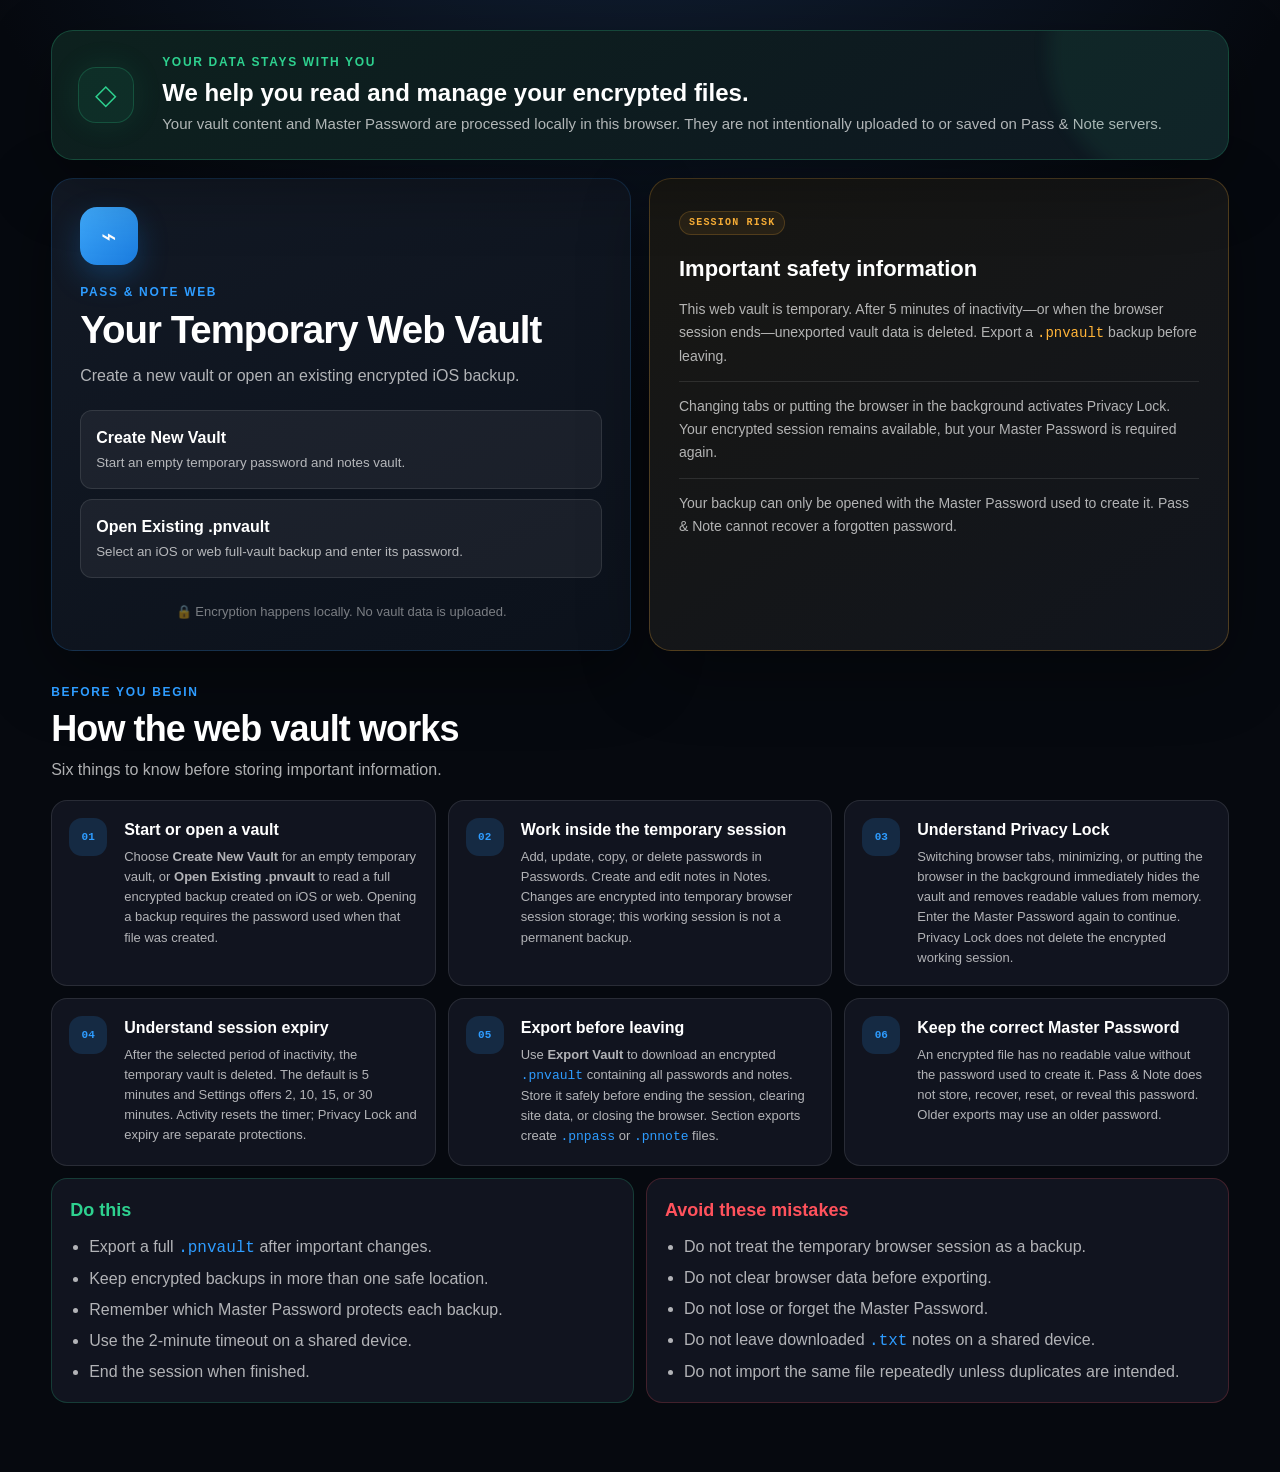
==== index.html @ e4693933 "Initial Pass & Note Web version" ====
<!doctype html>
<html lang="en">
  <head>
    <meta charset="UTF-8" />
    <meta name="viewport" content="width=device-width,initial-scale=1" />
    <meta name="theme-color" content="#06090f" />
    <meta name="description" content="Pass & Note private offline web vault" />
    <title>Pass & Note</title>
    <link rel="stylesheet" href="styles.css" />
  </head>
  <body>
    <div id="authView" class="auth-view">
      <main class="auth-card">
        <div class="app-icon">⌁</div>
        <p class="eyebrow">PASS & NOTE WEB</p>
        <h1 id="authTitle">Your Temporary Web Vault</h1>
        <p id="authMessage" class="muted">
          Create a new vault or open an existing encrypted iOS backup.
        </p>
        <p id="entryNotice" class="entry-notice"></p>
        <div id="authChoices" class="auth-choices">
          <button id="resumeVault" class="choice hidden" type="button">
            <strong>Resume Current Session</strong
            ><small
              >Unlock the temporary vault already open in this browser
              tab.</small
            >
          </button>
          <button id="createVault" class="choice" type="button">
            <strong>Create New Vault</strong
            ><small>Start an empty temporary password and notes vault.</small>
          </button>
          <button id="openVault" class="choice" type="button">
            <strong>Open Existing .pnvault</strong
            ><small
              >Select an iOS or web full-vault backup and enter its
              password.</small
            >
          </button>
        </div>
        <form id="authForm" class="hidden">
          <button
            id="backToChoices"
            class="back-button auth-back"
            type="button"
          >
            ‹ Back
          </button>
          <h2 id="authFormTitle">Create New Vault</h2>
          <label for="masterPassword">Master Password</label>
          <div class="password-field">
            <input
              id="masterPassword"
              type="password"
              autocomplete="current-password"
              required
            /><button
              class="icon-button eye-button"
              type="button"
              data-eye="masterPassword"
              aria-label="Show password"
            >
              ◉
            </button>
          </div>
          <div id="confirmWrap">
            <label for="confirmMasterPassword">Confirm Master Password</label>
            <div class="password-field">
              <input
                id="confirmMasterPassword"
                type="password"
                autocomplete="new-password"
              /><button
                class="icon-button eye-button"
                type="button"
                data-eye="confirmMasterPassword"
                aria-label="Show password"
              >
                ◉
              </button>
            </div>
          </div>
          <p id="authError" class="error-text"></p>
          <button id="authSubmit" class="primary-button" type="submit">
            Create Temporary Vault
          </button>
        </form>
        <p class="privacy-note">
          🔒 Encryption happens locally. No vault data is uploaded.
        </p>
      </main>
      <aside class="session-warning landing-risk">
        <strong>Important safety information</strong>
        <p>
          This web vault is temporary. After
          <span id="entryTimeoutText">5 minutes</span> of inactivity—or when the
          browser session ends—unexported vault data is deleted. Export a
          <code>.pnvault</code> backup before leaving.
        </p>
        <p>
          Changing tabs or putting the browser in the background activates
          Privacy Lock. Your encrypted session remains available, but your
          Master Password is required again.
        </p>
        <p>
          Your backup can only be opened with the Master Password used to create
          it. Pass & Note cannot recover a forgotten password.
        </p>
      </aside>
      <aside class="ownership-banner landing-ownership">
        <span class="ownership-shield">◇</span>
        <div>
          <p class="eyebrow success">YOUR DATA STAYS WITH YOU</p>
          <h2>We help you read and manage your encrypted files.</h2>
          <p>
            Your vault content and Master Password are processed locally in this
            browser. They are not intentionally uploaded to or saved on Pass &
            Note servers.
          </p>
        </div>
      </aside>
      <section id="publicGuide" class="public-guide">
        <div class="screen-heading">
          <div>
            <p class="eyebrow">BEFORE YOU BEGIN</p>
            <h1>How the web vault works</h1>
            <p>Six things to know before storing important information.</p>
          </div>
        </div>
        <div class="guide-steps">
          <article>
            <span>01</span>
            <div>
              <h2>Start or open a vault</h2>
              <p>
                Choose <strong>Create New Vault</strong> for an empty temporary
                vault, or <strong>Open Existing .pnvault</strong> to read a full
                encrypted backup created on iOS or web. Opening a backup
                requires the password used when that file was created.
              </p>
            </div>
          </article>
          <article>
            <span>02</span>
            <div>
              <h2>Work inside the temporary session</h2>
              <p>
                Add, update, copy, or delete passwords in Passwords. Create and
                edit notes in Notes. Changes are encrypted into temporary
                browser session storage; this working session is not a permanent
                backup.
              </p>
            </div>
          </article>
          <article>
            <span>03</span>
            <div>
              <h2>Understand Privacy Lock</h2>
              <p>
                Switching browser tabs, minimizing, or putting the browser in
                the background immediately hides the vault and removes readable
                values from memory. Enter the Master Password again to continue.
                Privacy Lock does not delete the encrypted working session.
              </p>
            </div>
          </article>
          <article>
            <span>04</span>
            <div>
              <h2>Understand session expiry</h2>
              <p>
                After the selected period of inactivity, the temporary vault is
                deleted. The default is 5 minutes and Settings offers 2, 10, 15,
                or 30 minutes. Activity resets the timer; Privacy Lock and
                expiry are separate protections.
              </p>
            </div>
          </article>
          <article>
            <span>05</span>
            <div>
              <h2>Export before leaving</h2>
              <p>
                Use <strong>Export Vault</strong> to download an encrypted
                <code>.pnvault</code> containing all passwords and notes. Store
                it safely before ending the session, clearing site data, or
                closing the browser. Section exports create
                <code>.pnpass</code> or <code>.pnnote</code> files.
              </p>
            </div>
          </article>
          <article>
            <span>06</span>
            <div>
              <h2>Keep the correct Master Password</h2>
              <p>
                An encrypted file has no readable value without the password
                used to create it. Pass & Note does not store, recover, reset,
                or reveal this password. Older exports may use an older
                password.
              </p>
            </div>
          </article>
        </div>
        <div class="guide-checklists">
          <div class="checklist good">
            <h2>Do this</h2>
            <ul>
              <li>
                Export a full <code>.pnvault</code> after important changes.
              </li>
              <li>Keep encrypted backups in more than one safe location.</li>
              <li>Remember which Master Password protects each backup.</li>
              <li>Use the 2-minute timeout on a shared device.</li>
              <li>End the session when finished.</li>
            </ul>
          </div>
          <div class="checklist bad">
            <h2>Avoid these mistakes</h2>
            <ul>
              <li>Do not treat the temporary browser session as a backup.</li>
              <li>Do not clear browser data before exporting.</li>
              <li>Do not lose or forget the Master Password.</li>
              <li>
                Do not leave downloaded <code>.txt</code> notes on a shared
                device.
              </li>
              <li>
                Do not import the same file repeatedly unless duplicates are
                intended.
              </li>
            </ul>
          </div>
        </div>
      </section>
    </div>

    <div id="vaultView" class="vault-view hidden">
      <header class="topbar">
        <button class="brand" data-route="home">
          <span class="mini-icon">⌁</span><span>Pass & Note</span>
        </button>
        <nav aria-label="Vault navigation">
          <button type="button" data-route="home">Home</button
          ><button type="button" data-route="passwords">Passwords</button
          ><button type="button" data-route="notes">Notes</button
          ><button type="button" data-route="settings">Settings</button
          ><button type="button" data-route="about">About</button>
        </nav>
        <div class="top-actions">
          <span id="sessionTimer" class="session-timer">05:00</span
          ><button id="lockButton" class="secondary-button small">
            End Session
          </button>
        </div>
      </header>
      <main class="screen-container">
        <section id="homeScreen" class="screen">
          <div class="screen-heading">
            <div>
              <p class="eyebrow success">● VAULT UNLOCKED</p>
              <h1>Vault Unlocked</h1>
              <p>Your private offline vault is ready.</p>
            </div>
          </div>
          <div class="module-grid">
            <button class="module-card" data-route="passwords">
              <span class="round-icon">⚿</span
              ><span
                ><strong>Passwords</strong
                ><small
                  >Store account names and passwords securely.</small
                ></span
              ><b>›</b>
            </button>
            <button class="module-card" data-route="notes">
              <span class="round-icon">▤</span
              ><span
                ><strong>Notes</strong
                ><small
                  >Create private notes inside your encrypted vault.</small
                ></span
              ><b>›</b>
            </button>
            <button class="module-card" id="importVaultButton">
              <span class="round-icon">⇩</span
              ><span
                ><strong>Import Vault</strong
                ><small
                  >Add passwords and notes from an encrypted backup.</small
                ></span
              ><b>›</b>
            </button>
            <button class="module-card" id="exportVaultButton">
              <span class="round-icon">⇧</span
              ><span
                ><strong>Export Vault</strong
                ><small
                  >Create an encrypted backup of all passwords and notes.</small
                ></span
              ><b>›</b>
            </button>
            <button class="module-card" data-route="settings">
              <span class="round-icon">⚙</span
              ><span
                ><strong>Settings</strong
                ><small
                  >Choose session expiry and privacy preferences.</small
                ></span
              ><b>›</b>
            </button>
          </div>
        </section>

        <section id="passwordsScreen" class="screen hidden">
          <div class="screen-heading">
            <div>
              <p class="eyebrow">PRIVATE VAULT</p>
              <h1>Password Vault</h1>
              <p>
                Save account names and passwords locally inside your encrypted
                vault.
              </p>
            </div>
            <div class="actions">
              <button
                class="icon-action"
                id="importPasswords"
                title="Import passwords"
              >
                ⇩</button
              ><button
                class="icon-action"
                id="exportPasswords"
                title="Export passwords"
              >
                ⇧</button
              ><button
                class="icon-action accent"
                id="addPassword"
                title="Add password"
              >
                ＋
              </button>
            </div>
          </div>
          <div id="passwordEmpty" class="info-card">
            <span>ⓘ</span>
            <div>
              <strong>No passwords yet</strong>
              <p>Use the plus button to add your first password.</p>
            </div>
          </div>
          <div id="passwordTable" class="password-table hidden">
            <div class="table-head">
              <span>Account</span><span>Password</span><span></span>
            </div>
            <div id="passwordRows"></div>
          </div>
        </section>

        <section id="notesScreen" class="screen hidden">
          <div class="screen-heading">
            <div>
              <p class="eyebrow">PRIVATE VAULT</p>
              <h1>Secure Notes</h1>
              <p>Create private notes stored inside your encrypted vault.</p>
            </div>
            <div class="actions">
              <button class="icon-action" id="importNotes" title="Import notes">
                ⇩</button
              ><button
                class="icon-action"
                id="exportNotes"
                title="Export all notes"
              >
                ⇧</button
              ><button
                class="icon-action accent"
                id="addNote"
                title="Create note"
              >
                ＋
              </button>
            </div>
          </div>
          <div id="noteEmpty" class="info-card">
            <span>ⓘ</span>
            <div>
              <strong>No notes yet</strong>
              <p>Use the plus button to create your first secure note.</p>
            </div>
          </div>
          <div id="noteList" class="note-list"></div>
        </section>

        <section id="editorScreen" class="screen hidden">
          <button class="back-button" data-route="notes">‹ Notes</button>
          <div class="screen-heading editor-heading">
            <div>
              <p class="eyebrow">SECURE NOTE</p>
              <h1 id="editorTitle">Untitled Note</h1>
            </div>
            <div class="actions">
              <button id="exportCurrentNote" class="secondary-button">
                Export</button
              ><button id="deleteCurrentNote" class="danger-button">
                Delete
              </button>
            </div>
          </div>
          <div class="info-card compact">
            <span>ⓘ</span>
            <div>
              <strong>Autosave enabled</strong>
              <p>
                Your title is generated from the first line. Changes are saved
                automatically.
              </p>
            </div>
          </div>
          <textarea
            id="noteEditor"
            class="note-editor"
            placeholder="Start writing your private note..."
          ></textarea>
          <p id="saveStatus" class="save-status">Saved</p>
        </section>

        <section id="settingsScreen" class="screen hidden">
          <div class="screen-heading">
            <div>
              <p class="eyebrow">VAULT PREFERENCES</p>
              <h1>Settings</h1>
              <p>Manage session security and temporary-vault behavior.</p>
            </div>
          </div>
          <div class="settings-group">
            <p class="settings-label">SECURITY</p>
            <div class="settings-card">
              <div class="settings-row">
                <span class="round-icon settings-icon">◷</span>
                <div class="settings-copy">
                  <strong>Auto-Lock & Delete</strong
                  ><small
                    >Delete the temporary vault after this much
                    inactivity.</small
                  >
                </div>
                <select
                  id="sessionTimeout"
                  aria-label="Session inactivity timeout"
                >
                  <option value="2">2 minutes · Safest</option>
                  <option value="5">5 minutes · Default</option>
                  <option value="10">10 minutes</option>
                  <option value="15">15 minutes</option>
                  <option value="30">30 minutes</option>
                </select>
              </div>
              <div class="settings-row privacy-lock-row">
                <span class="round-icon settings-icon">◉</span>
                <div class="settings-copy">
                  <strong>Background Privacy Lock</strong
                  ><small
                    >Require the Master Password after switching tabs,
                    minimizing, or leaving the browser.</small
                  >
                </div>
                <span class="always-on">Always On</span>
              </div>
            </div>
          </div>
          <div id="timeoutGuidance" class="info-card settings-guidance">
            <span>ⓘ</span>
            <div>
              <strong>5-minute session</strong>
              <p>The countdown resets whenever you interact with the vault.</p>
            </div>
          </div>
          <div class="session-warning settings-warning">
            <strong>Security trade-off</strong>
            <p>
              A shorter timeout is safer on shared or unattended devices. Longer
              sessions are more convenient but leave unlocked data available for
              longer. Closing the session still deletes unexported vault data
              regardless of this setting.
            </p>
          </div>
        </section>

        <section id="aboutScreen" class="screen hidden">
          <div class="screen-heading">
            <div>
              <p class="eyebrow">PASS & NOTE WEB</p>
              <h1>About Pass & Note</h1>
              <p>
                Privacy, security, help, and legal information for the web
                vault.
              </p>
            </div>
          </div>
          <div class="legal-groups">
            <details open>
              <summary>About Us & Your Data <span>›</span></summary>
              <div class="legal-content">
                <h2>Your data stays with you</h2>
                <p>
                  Pass & Note Web exists to help you open, read, update, and
                  create Pass & Note encrypted files from a web browser. We do
                  not need an account to provide this functionality.
                </p>
                <h2>Local vault processing</h2>
                <p>
                  Your Master Password, decrypted passwords, notes, and
                  encrypted working vault are processed locally by your browser.
                  This version does not intentionally send or save vault
                  contents on a Pass & Note server.
                </p>
                <h2>What the website host can see</h2>
                <p>
                  Like any hosted website, the server or hosting provider may
                  receive normal connection information when loading the page,
                  such as an IP address, request time, browser type, and
                  requested files. That is separate from vault content, which is
                  handled locally.
                </p>
                <h2>Our role</h2>
                <p>
                  We provide the tools that let your browser read compatible
                  encrypted files when you supply the correct password. You
                  remain in control of the files, passwords, backups, and
                  storage locations.
                </p>
              </div>
            </details>
            <details>
              <summary>About the App <span>›</span></summary>
              <div class="legal-content">
                <h2>About Pass & Note</h2>
                <p>
                  Pass & Note is a privacy-focused offline vault for securely
                  storing passwords and personal notes on your device. The web
                  app follows one principle: your vault belongs to you. No Pass
                  & Note account or server is required. Your data is stored in
                  encrypted browser storage, and you decide when to import or
                  export it.
                </p>
                <p>
                  The web vault works with encrypted <code>.pnpass</code>,
                  <code>.pnnote</code>, and <code>.pnvault</code> files created
                  by the iOS app.
                </p>
              </div>
            </details>
            <details>
              <summary>
                How Pass & Note Protects Your Data <span>›</span>
              </summary>
              <div class="legal-content">
                <h2>Local encrypted storage</h2>
                <p>
                  Passwords and secure notes are encrypted before being placed
                  in this browser's local storage. Encryption and decryption
                  take place on your device using the browser Web Crypto API.
                </p>
                <h2>Master Password</h2>
                <p>
                  Your raw Master Password is not stored. It is used to derive
                  the cryptographic key needed to open your vault. Pass & Note
                  cannot recover or reveal it.
                </p>
                <h2>App privacy</h2>
                <p>
                  Lock the vault before leaving a shared device. Unlike a native
                  app, a website cannot fully control browser screenshots,
                  extensions, clipboard history, malware, or operating-system
                  previews.
                </p>
                <h2>Encrypted backups</h2>
                <p>
                  Exports use AES-256-GCM with a key derived using
                  PBKDF2-HMAC-SHA256. The password active when a file is created
                  is required to decrypt it.
                </p>
                <h2>Security limitations</h2>
                <p>
                  No software guarantees absolute protection. Security may be
                  reduced on a compromised device, by malicious browser
                  extensions, while the vault is unlocked, or when another
                  person obtains your password or exported files.
                </p>
              </div>
            </details>
            <details>
              <summary>Master Password & Recovery <span>›</span></summary>
              <div class="legal-content">
                <h2>Master Password</h2>
                <p>
                  Your Master Password is the primary credential protecting the
                  web vault. It cannot be recovered. If you forget it, locally
                  encrypted data may become permanently inaccessible.
                </p>
                <h2>Browser data</h2>
                <p>
                  Clearing site data, using private browsing, changing browser
                  profiles, or uninstalling the browser may remove the local
                  vault. Keep an encrypted <code>.pnvault</code> backup
                  somewhere safe.
                </p>
                <h2>Previous exports</h2>
                <p>
                  Changing a vault password does not change the password on
                  earlier backup files. Each file continues to require the
                  password used when it was created.
                </p>
              </div>
            </details>
            <details>
              <summary>Export & Import Guide <span>›</span></summary>
              <div class="legal-content">
                <h2>.pnpass</h2>
                <p>
                  An encrypted package containing one or more password records.
                </p>
                <h2>.pnnote</h2>
                <p>An encrypted package containing one or more secure notes.</p>
                <h2>.pnvault</h2>
                <p>
                  A complete encrypted backup containing passwords and secure
                  notes. Use this for backup or moving data between web and iOS.
                </p>
                <h2>.txt</h2>
                <p>
                  A readable, unencrypted single note. Anyone with the file can
                  read it.
                </p>
                <h2>Importing data</h2>
                <p>
                  Imported records are added to the current vault; existing
                  records are not deleted. Importing the same file more than
                  once can create duplicates. The backup password can differ
                  from the current vault password.
                </p>
              </div>
            </details>
            <details>
              <summary>Privacy Policy <span>›</span></summary>
              <div class="legal-content">
                <h2>Overview</h2>
                <p>
                  Pass & Note Web is designed as a privacy-focused local vault.
                  Vault contents are processed locally and are not intentionally
                  transmitted to developer-operated servers.
                </p>
                <h2>Vault data</h2>
                <p>
                  Passwords, secure notes, and vault information are held in
                  encrypted browser storage for this website. Hosting providers
                  may still receive ordinary technical web requests such as IP
                  address, request time, and browser information when the site
                  itself is loaded.
                </p>
                <h2>Exports and backups</h2>
                <p>
                  You choose when files are created and where they are saved.
                  Downloaded files and files shared through cloud storage,
                  email, or messaging services are governed by those services.
                </p>
                <h2>Clipboard</h2>
                <p>
                  When you copy a password, it is placed on the system clipboard
                  and may be accessible to the operating system or other
                  software.
                </p>
                <h2>Analytics and advertising</h2>
                <p>
                  This version does not include advertising, behavioral
                  tracking, or vault-content analytics.
                </p>
                <h2>Data deletion</h2>
                <p>
                  Browser site-data controls can remove the local vault.
                  Exported files must be deleted separately. Create a backup
                  before clearing browser data.
                </p>
                <h2>Changes</h2>
                <p>
                  This policy may be updated when features, hosting, data
                  practices, or legal requirements change.
                </p>
              </div>
            </details>
            <details>
              <summary>Terms & Conditions <span>›</span></summary>
              <div class="legal-content">
                <h2>Acceptance</h2>
                <p>
                  By using Pass & Note Web, you agree to these terms. If you do
                  not agree, do not use the website.
                </p>
                <h2>Purpose</h2>
                <p>
                  Pass & Note is a software utility for locally managing
                  passwords, secure notes, and encrypted backup files.
                </p>
                <h2>Your responsibilities</h2>
                <p>
                  You are responsible for remembering and protecting your Master
                  Password, securing your device, maintaining backups, and the
                  information stored in the vault. A forgotten password can
                  result in permanent data loss.
                </p>
                <h2>Browser storage</h2>
                <p>
                  Local browser storage is not a guaranteed backup. It may be
                  erased by browser settings, private sessions, storage
                  policies, device resets, or user action.
                </p>
                <h2>Unencrypted exports</h2>
                <p>
                  Text exports are no longer protected by Pass & Note
                  encryption. You are responsible for storing and sharing them
                  safely.
                </p>
                <h2>Prohibited use</h2>
                <p>
                  You may not use the service unlawfully, infringe others'
                  rights, interfere with its operation, or distribute malicious
                  modifications.
                </p>
                <h2>No warranty</h2>
                <p>
                  To the extent permitted by law, the web app is provided as
                  available without guarantees of uninterrupted operation,
                  error-free behavior, compatibility, or freedom from data loss.
                </p>
                <h2>Limitation of responsibility</h2>
                <p>
                  To the extent permitted by law, the developer is not
                  responsible for losses caused by forgotten passwords, cleared
                  browser data, compromised devices, lost backups, unencrypted
                  exports, hosting outages, or third-party services. These terms
                  should be reviewed by qualified legal counsel before
                  commercial release.
                </p>
              </div>
            </details>
            <details>
              <summary>Open Source & Web Technology <span>›</span></summary>
              <div class="legal-content">
                <h2>Browser technology</h2>
                <p>
                  The web version uses standard HTML, CSS, JavaScript, Web
                  Crypto, Web Storage, and browser file APIs. It does not
                  currently bundle a third-party JavaScript framework.
                </p>
                <h2>iOS dependencies</h2>
                <p>
                  The iOS application separately uses GRDB.swift and SQLCipher.
                  Their required license notices should remain included with the
                  iOS distribution.
                </p>
              </div>
            </details>
          </div>
          <p class="legal-disclaimer">
            Legal placeholders and final publisher/contact information should be
            reviewed and completed before public release.
          </p>
        </section>
      </main>
    </div>

    <input
      id="filePicker"
      type="file"
      accept=".pnnote,.pnpass,.pnvault"
      hidden
    />
    <input id="entryVaultPicker" type="file" accept=".pnvault" hidden />
    <div
      id="modalLayer"
      class="modal-layer hidden"
      role="dialog"
      aria-modal="true"
    >
      <div class="modal">
        <button id="closeModal" class="modal-close" aria-label="Close">
          ×
        </button>
        <div id="modalContent"></div>
      </div>
    </div>
    <div id="toast" class="toast"></div>
    <script src="crypto.js"></script>
    <script src="app.js"></script>
  </body>
</html>
---- styles.css ----
:root {
  --background: #06090f;
  --card: #11141f;
  --elevated: #171c29;
  --field: #ffffff0e;
  --text: #fff;
  --secondary: #ffffffad;
  --muted: #ffffff73;
  --accent: #2e9cff;
  --accent-soft: #2e9cff29;
  --success: #2ed18f;
  --warning: #ffb338;
  --danger: #ff525c;
  --border: #ffffff1a;
  --radius: 16px;
}
* {
  box-sizing: border-box;
}
html {
  background: var(--background);
}
body {
  margin: 0;
  min-height: 100vh;
  color: var(--text);
  background:
    radial-gradient(circle at 50% -20%, #13243c 0, transparent 38%),
    var(--background);
  font:
    16px/1.5 ui-rounded,
    "SF Pro Rounded",
    -apple-system,
    BlinkMacSystemFont,
    "Segoe UI",
    sans-serif;
}
button,
input,
textarea {
  font: inherit;
}
button {
  color: inherit;
  cursor: pointer;
}
.hidden {
  display: none !important;
}
.muted {
  color: var(--secondary);
}
.auth-view {
  min-height: 100vh;
  display: grid;
  place-items: center;
  padding: 24px;
}
.auth-card {
  width: min(100%, 480px);
  padding: 38px;
  background: var(--card);
  border: 1px solid var(--border);
  border-radius: 28px;
  box-shadow: 0 30px 80px #0008;
}
.app-icon,
.mini-icon {
  display: grid;
  place-items: center;
  background: linear-gradient(145deg, #41adff, #197add);
  box-shadow: 0 12px 30px #1689ee45;
}
.app-icon {
  width: 68px;
  height: 68px;
  margin-bottom: 24px;
  border-radius: 20px;
  font-size: 31px;
}
.mini-icon {
  width: 36px;
  height: 36px;
  border-radius: 11px;
}
.eyebrow {
  margin: 0 0 7px;
  color: var(--accent);
  font-size: 12px;
  font-weight: 800;
  letter-spacing: 0.14em;
}
.success {
  color: var(--success);
}
h1 {
  margin: 0;
  font-size: clamp(29px, 5vw, 38px);
  line-height: 1.15;
  letter-spacing: -0.025em;
}
.auth-card > p.muted {
  margin: 12px 0 28px;
}
.auth-card label,
.modal label {
  display: block;
  margin: 17px 0 7px;
  font-size: 14px;
  font-weight: 650;
  color: var(--secondary);
}
input,
textarea {
  width: 100%;
  padding: 13px 14px;
  color: #fff;
  background: var(--field);
  border: 1px solid var(--border);
  border-radius: 10px;
  outline: none;
}
input:focus,
textarea:focus {
  border-color: var(--accent);
  box-shadow: 0 0 0 4px var(--accent-soft);
}
.password-field {
  position: relative;
}
.password-field input {
  padding-right: 48px;
}
.eye-button {
  position: absolute;
  right: 3px;
  top: 3px;
}
.icon-button {
  width: 40px;
  height: 40px;
  border: 0;
  background: transparent;
  color: var(--muted);
}
.primary-button,
.secondary-button,
.danger-button {
  border-radius: 11px;
  padding: 12px 17px;
  border: 1px solid transparent;
  font-weight: 750;
}
.primary-button {
  width: 100%;
  margin-top: 22px;
  background: var(--accent);
  color: #03111e;
}
.secondary-button {
  background: var(--field);
  border-color: var(--border);
}
.danger-button {
  color: var(--danger);
  background: #ff525c16;
  border-color: #ff525c35;
}
.small {
  padding: 9px 14px;
  font-size: 13px;
}
.error-text {
  min-height: 20px;
  margin: 10px 0 0 !important;
  color: var(--danger);
  font-size: 13px;
}
.privacy-note {
  text-align: center;
  margin: 24px 0 0 !important;
  color: var(--muted);
  font-size: 13px;
}
.topbar {
  height: 72px;
  display: grid;
  grid-template-columns: 1fr auto 1fr;
  align-items: center;
  padding: 0 max(22px, calc((100vw - 1080px) / 2));
  background: #080c13e8;
  border-bottom: 1px solid var(--border);
  backdrop-filter: blur(18px);
  position: sticky;
  top: 0;
  z-index: 5;
}
.brand {
  display: flex;
  align-items: center;
  gap: 11px;
  width: max-content;
  border: 0;
  background: none;
  font-weight: 800;
  font-size: 17px;
}
.topbar nav {
  display: flex;
  gap: 5px;
  padding: 5px;
  background: var(--field);
  border-radius: 12px;
}
.topbar nav button {
  padding: 8px 14px;
  border: 0;
  border-radius: 8px;
  background: none;
  color: var(--secondary);
  font-weight: 650;
}
.topbar nav button.active {
  background: var(--elevated);
  color: #fff;
}
.topbar > #lockButton {
  justify-self: end;
}
.screen-container {
  width: min(100% - 32px, 920px);
  margin: 0 auto;
  padding: 54px 0 90px;
}
.screen-heading {
  display: flex;
  align-items: flex-end;
  justify-content: space-between;
  gap: 22px;
  margin-bottom: 30px;
}
.screen-heading p:not(.eyebrow) {
  margin: 9px 0 0;
  color: var(--secondary);
}
.actions {
  display: flex;
  gap: 9px;
  flex-shrink: 0;
}
.icon-action {
  width: 44px;
  height: 44px;
  border: 1px solid var(--border);
  border-radius: 12px;
  background: var(--card);
  font-size: 21px;
}
.icon-action.accent {
  background: var(--accent);
  color: #03111e;
  border-color: transparent;
}
.module-grid {
  display: grid;
  grid-template-columns: 1fr 1fr;
  gap: 16px;
}
.module-card {
  display: grid;
  grid-template-columns: 54px 1fr auto;
  align-items: center;
  gap: 16px;
  padding: 19px;
  text-align: left;
  border: 1px solid var(--border);
  border-radius: var(--radius);
  background: var(--card);
}
.module-card:hover {
  border-color: #2e9cff70;
  transform: translateY(-1px);
}
.module-card > span:nth-child(2) {
  display: flex;
  flex-direction: column;
}
.module-card strong {
  font-size: 18px;
}
.module-card small {
  margin-top: 5px;
  color: var(--secondary);
  font-size: 14px;
}
.module-card b {
  color: var(--muted);
  font-size: 28px;
}
.round-icon {
  width: 52px;
  height: 52px;
  display: grid;
  place-items: center;
  border-radius: 50%;
  background: var(--accent-soft);
  color: var(--accent);
  font-size: 23px;
}
.info-card {
  display: flex;
  gap: 13px;
  padding: 17px;
  background: var(--accent-soft);
  border: 1px solid #2e9cff35;
  border-radius: var(--radius);
  color: var(--accent);
}
.info-card strong {
  color: #fff;
}
.info-card p {
  margin: 3px 0 0;
  color: var(--secondary);
  font-size: 14px;
}
.compact {
  margin-bottom: 17px;
}
.password-table {
  overflow: hidden;
  border: 1px solid var(--border);
  border-radius: var(--radius);
  background: var(--card);
}
.table-head,
.password-row {
  display: grid;
  grid-template-columns: 1fr 1fr 152px;
  align-items: center;
  gap: 16px;
  padding: 12px 17px;
}
.table-head {
  background: var(--elevated);
  color: var(--secondary);
  font-size: 12px;
  font-weight: 700;
}
.password-row {
  border-top: 1px solid var(--border);
}
.password-row:first-child {
  border-top: 0;
}
.account {
  font-weight: 650;
  overflow: hidden;
  text-overflow: ellipsis;
}
.password-value {
  color: var(--secondary);
  font:
    14px ui-monospace,
    SFMono-Regular,
    Menlo,
    monospace;
  overflow: hidden;
  text-overflow: ellipsis;
}
.row-actions {
  display: flex;
  justify-content: flex-end;
}
.row-actions button,
.note-menu button {
  width: 40px;
  height: 40px;
  border: 0;
  background: none;
  color: var(--accent);
  border-radius: 8px;
}
.row-actions button:hover,
.note-menu button:hover {
  background: var(--field);
}
.row-actions .delete {
  color: var(--danger);
}
.note-list {
  display: grid;
  gap: 15px;
}
.note-card {
  position: relative;
  width: 100%;
  padding: 18px 58px 18px 18px;
  text-align: left;
  background: var(--card);
  border: 1px solid var(--border);
  border-radius: var(--radius);
}
.note-card:hover {
  border-color: #2e9cff70;
}
.note-card h3 {
  margin: 0 0 7px;
  font-size: 18px;
}
.note-card p {
  margin: 0;
  color: var(--secondary);
  display: -webkit-box;
  -webkit-line-clamp: 2;
  -webkit-box-orient: vertical;
  overflow: hidden;
  white-space: pre-wrap;
}
.note-card small {
  display: block;
  margin-top: 11px;
  color: var(--muted);
}
.note-menu {
  position: absolute;
  right: 10px;
  top: 10px;
}
.editor-heading {
  align-items: center;
}
.back-button {
  margin-bottom: 22px;
  border: 0;
  background: none;
  color: var(--accent);
  padding: 0;
  font-weight: 650;
}
.note-editor {
  min-height: 430px;
  padding: 20px;
  resize: vertical;
  background: var(--card);
  border-radius: var(--radius);
  line-height: 1.7;
}
.save-status {
  text-align: right;
  color: var(--success);
  font-size: 12px;
}
.legal-groups {
  display: grid;
  gap: 12px;
}
.legal-groups details {
  overflow: hidden;
  background: var(--card);
  border: 1px solid var(--border);
  border-radius: var(--radius);
}
.legal-groups summary {
  display: flex;
  justify-content: space-between;
  align-items: center;
  padding: 17px 19px;
  cursor: pointer;
  font-weight: 700;
  list-style: none;
}
.legal-groups summary::-webkit-details-marker {
  display: none;
}
.legal-groups summary span {
  color: var(--muted);
  font-size: 24px;
  transition: 0.2s;
}
.legal-groups details[open] summary span {
  transform: rotate(90deg);
}
.legal-content {
  padding: 4px 19px 20px;
  border-top: 1px solid var(--border);
}
.legal-content h2 {
  margin: 18px 0 6px;
  font-size: 17px;
}
.legal-content p {
  margin: 0;
  color: var(--secondary);
  white-space: pre-line;
}
.legal-content code {
  color: var(--accent);
}
.legal-disclaimer {
  margin-top: 22px;
  color: var(--muted);
  font-size: 13px;
}
.modal-layer {
  position: fixed;
  inset: 0;
  z-index: 20;
  display: grid;
  place-items: center;
  padding: 20px;
  background: #000b;
  backdrop-filter: blur(8px);
}
.modal {
  position: relative;
  width: min(100%, 520px);
  max-height: 90vh;
  overflow: auto;
  padding: 28px;
  background: var(--card);
  border: 1px solid var(--border);
  border-radius: 22px;
  box-shadow: 0 28px 80px #000;
}
.modal h2 {
  margin: 0 34px 7px 0;
  font-size: 25px;
}
.modal > div > p {
  margin: 0 0 21px;
  color: var(--secondary);
}
.modal-close {
  position: absolute;
  right: 17px;
  top: 14px;
  width: 36px;
  height: 36px;
  border: 0;
  background: none;
  color: var(--muted);
  font-size: 26px;
}
.modal-actions {
  display: flex;
  justify-content: flex-end;
  gap: 10px;
  margin-top: 22px;
}
.modal-actions .primary-button {
  width: auto;
  margin: 0;
}
.choice-list {
  display: grid;
  gap: 10px;
  margin-top: 20px;
}
.choice {
  padding: 15px;
  text-align: left;
  border: 1px solid var(--border);
  border-radius: 12px;
  background: var(--field);
}
.choice strong,
.choice small {
  display: block;
}
.choice small {
  margin-top: 3px;
  color: var(--secondary);
}
.preview-list {
  display: grid;
  gap: 9px;
  max-height: 320px;
  overflow: auto;
}
.preview-item {
  padding: 12px;
  background: var(--field);
  border-radius: 10px;
}
.preview-item strong,
.preview-item span {
  display: block;
}
.preview-item span {
  color: var(--secondary);
  font-size: 13px;
  white-space: pre-wrap;
}
.toast {
  position: fixed;
  left: 50%;
  bottom: 26px;
  z-index: 40;
  max-width: calc(100% - 30px);
  padding: 11px 18px;
  transform: translate(-50%, 20px);
  opacity: 0;
  pointer-events: none;
  background: #fff;
  color: #111;
  border-radius: 11px;
  font-weight: 700;
  transition: 0.2s;
}
.toast.show {
  opacity: 1;
  transform: translate(-50%, 0);
}
@media (max-width: 700px) {
  .topbar {
    grid-template-columns: 1fr auto;
  }
  .topbar nav {
    position: fixed;
    left: 12px;
    right: 12px;
    bottom: 12px;
    justify-content: space-around;
    background: #171c29ee;
    border: 1px solid var(--border);
  }
  .topbar nav button {
    flex: 1;
    padding: 8px 5px;
    font-size: 12px;
  }
  .module-grid {
    grid-template-columns: 1fr;
  }
  .screen-container {
    padding-top: 35px;
    padding-bottom: 100px;
  }
  .screen-heading {
    align-items: flex-start;
    flex-direction: column;
  }
  .table-head {
    display: none;
  }
  .password-row {
    grid-template-columns: 1fr auto;
    padding: 15px;
  }
  .password-value {
    grid-column: 1;
  }
  .row-actions {
    grid-column: 2;
    grid-row: 1/3;
  }
  .editor-heading {
    flex-direction: column;
  }
  .auth-card {
    padding: 28px 22px;
  }
}
.session-warning {
  margin: 22px 0;
  padding: 15px;
  background: #ffb33812;
  border: 1px solid #ffb33840;
  border-radius: 13px;
}
.session-warning strong {
  color: var(--warning);
}
.session-warning p {
  margin: 7px 0 0;
  color: var(--secondary);
  font-size: 13px;
}
.session-warning code {
  color: var(--warning);
}
.auth-choices {
  display: grid;
  gap: 10px;
}
.auth-back {
  margin: 0 0 8px;
}
.auth-card h2 {
  margin: 0 0 8px;
}
.top-actions {
  display: flex;
  align-items: center;
  gap: 10px;
  justify-self: end;
}
.session-timer {
  color: var(--success);
  font:
    700 13px ui-monospace,
    SFMono-Regular,
    Menlo,
    monospace;
}
.session-timer.warning {
  color: var(--warning);
}
.topbar > .top-actions {
  justify-self: end;
}
.entry-notice:not(:empty) {
  margin: 0 0 16px;
  padding: 11px 13px;
  color: var(--warning);
  background: #ffb33812;
  border-radius: 10px;
  font-size: 13px;
}
.settings-group {
  margin-top: 8px;
}
.settings-label {
  margin: 0 0 9px;
  color: var(--secondary);
  font-size: 12px;
  font-weight: 700;
}
.settings-card {
  overflow: hidden;
  background: var(--card);
  border: 1px solid var(--border);
  border-radius: var(--radius);
}
.settings-row {
  display: grid;
  grid-template-columns: auto 1fr minmax(170px, auto);
  align-items: center;
  gap: 15px;
  padding: 18px;
}
.settings-icon {
  width: 44px;
  height: 44px;
  font-size: 20px;
}
.settings-copy {
  display: flex;
  flex-direction: column;
}
.settings-copy small {
  margin-top: 3px;
  color: var(--secondary);
}
.settings-row select {
  padding: 10px 12px;
  color: var(--text);
  background: var(--elevated);
  border: 1px solid var(--border);
  border-radius: 10px;
  outline: none;
}
.settings-row select:focus {
  border-color: var(--accent);
}
.settings-guidance,
.settings-warning {
  margin-top: 18px;
}
@media (max-width: 700px) {
  .settings-row {
    grid-template-columns: auto 1fr;
  }
  .settings-row select {
    grid-column: 1/3;
    width: 100%;
  }
}
.privacy-lock-row {
  border-top: 1px solid var(--border);
}
.always-on {
  justify-self: end;
  padding: 6px 10px;
  color: var(--success);
  background: #2ed18f16;
  border: 1px solid #2ed18f35;
  border-radius: 999px;
  font-size: 11px;
  font-weight: 800;
  letter-spacing: 0.06em;
  text-transform: uppercase;
}
@media (max-width: 700px) {
  .always-on {
    grid-column: 2;
    justify-self: start;
  }
}
.ownership-banner {
  position: relative;
  display: grid;
  grid-template-columns: auto 1fr;
  gap: 20px;
  align-items: center;
  margin-bottom: 24px;
  padding: 25px;
  overflow: hidden;
  background: linear-gradient(135deg, #2ed18f14, #2e9cff10);
  border: 1px solid #2ed18f3d;
  border-radius: 22px;
}
.ownership-banner::after {
  content: "";
  position: absolute;
  width: 220px;
  height: 220px;
  right: -100px;
  top: -120px;
  border-radius: 50%;
  background: #2ed18f12;
  filter: blur(8px);
}
.ownership-shield {
  width: 60px;
  height: 60px;
  display: grid;
  place-items: center;
  color: var(--success);
  background: #2ed18f15;
  border: 1px solid #2ed18f38;
  border-radius: 18px;
  font-size: 28px;
  box-shadow: 0 0 32px #2ed18f18;
}
.ownership-banner h2 {
  margin: 0 0 5px;
  font-size: 22px;
}
.ownership-banner p:not(.eyebrow) {
  margin: 0;
  color: var(--secondary);
}
.guide-steps {
  display: grid;
  gap: 12px;
}
.guide-steps article {
  display: grid;
  grid-template-columns: 52px 1fr;
  gap: 16px;
  padding: 19px;
  background: var(--card);
  border: 1px solid var(--border);
  border-radius: var(--radius);
}
.guide-steps article > span {
  width: 44px;
  height: 44px;
  display: grid;
  place-items: center;
  color: var(--accent);
  background: var(--accent-soft);
  border-radius: 13px;
  font:
    800 13px ui-monospace,
    SFMono-Regular,
    Menlo,
    monospace;
}
.guide-steps h2 {
  margin: 0 0 5px;
  font-size: 18px;
}
.guide-steps p {
  margin: 0;
  color: var(--secondary);
}
.guide-steps code,
.checklist code {
  color: var(--accent);
}
.guide-checklists {
  display: grid;
  grid-template-columns: 1fr 1fr;
  gap: 15px;
  margin-top: 20px;
}
.checklist {
  padding: 21px;
  background: var(--card);
  border: 1px solid var(--border);
  border-radius: var(--radius);
}
.checklist.good {
  border-color: #2ed18f35;
}
.checklist.bad {
  border-color: #ff525c35;
}
.checklist h2 {
  margin: 0 0 11px;
  font-size: 18px;
}
.checklist.good h2 {
  color: var(--success);
}
.checklist.bad h2 {
  color: var(--danger);
}
.checklist ul {
  margin: 0;
  padding-left: 19px;
  color: var(--secondary);
}
.checklist li + li {
  margin-top: 7px;
}
@media (max-width: 700px) {
  .guide-checklists {
    grid-template-columns: 1fr;
  }
  .ownership-banner {
    grid-template-columns: 1fr;
  }
  .guide-steps article {
    grid-template-columns: 42px 1fr;
  }
  .guide-steps article > span {
    width: 38px;
    height: 38px;
  }
}

/* Website-style side notifications */
.toast {
  left: auto;
  right: 24px;
  bottom: auto;
  top: 92px;
  width: min(380px, calc(100% - 32px));
  padding: 16px 18px 18px 48px;
  transform: translateX(34px);
  overflow: hidden;
  opacity: 0;
  color: var(--text);
  background: linear-gradient(145deg, #151c29f2, #0c121cf2);
  border: 1px solid #2e9cff45;
  border-radius: 14px;
  box-shadow:
    0 24px 70px #000a,
    0 0 35px #2e9cff12;
  backdrop-filter: blur(18px);
  font-size: 14px;
  font-weight: 700;
}
.toast::before {
  content: "";
  position: absolute;
  left: 20px;
  top: 21px;
  width: 10px;
  height: 10px;
  border-radius: 50%;
  background: var(--accent);
  box-shadow:
    0 0 0 5px var(--accent-soft),
    0 0 18px var(--accent);
}
.toast::after {
  content: "";
  position: absolute;
  left: 0;
  right: 0;
  bottom: 0;
  height: 2px;
  transform-origin: left;
  background: linear-gradient(90deg, var(--accent), var(--success));
}
.toast.show {
  opacity: 1;
  transform: translateX(0);
}
.toast.show::after {
  animation: notification-life 1.8s linear forwards;
}
@keyframes notification-life {
  from {
    transform: scaleX(1);
  }
  to {
    transform: scaleX(0);
  }
}
@media (max-width: 760px) {
  .toast {
    left: 16px;
    right: 16px;
    top: auto;
    bottom: 84px;
    width: auto;
    transform: translateY(20px);
  }
  .toast.show {
    transform: translateY(0);
  }
  .auth-card {
    width: min(100%, 480px);
  }
  .session-warning {
    box-shadow: inset 3px 0 var(--warning);
  }
}

/* Wide website layouts for information-rich pages */
@media (min-width: 901px) {
  .screen-container {
    width: min(100% - 48px, 1180px);
  }
  #aboutScreen {
    grid-template-columns: 300px minmax(0, 1fr);
    column-gap: 34px;
    align-items: start;
  }
  #aboutScreen:not(.hidden) {
    display: grid;
  }
  #aboutScreen > .screen-heading {
    grid-column: 1;
    position: sticky;
    top: 98px;
    display: block;
    margin: 0;
  }
  #aboutScreen > .legal-groups {
    grid-column: 2;
    display: block;
    columns: 2;
    column-gap: 14px;
  }
  #aboutScreen > .legal-groups details {
    display: inline-block;
    width: 100%;
    margin: 0 0 14px;
    break-inside: avoid-column;
  }
  #aboutScreen > .legal-disclaimer {
    grid-column: 1;
    grid-row: 2;
    margin: 22px 0 0;
    position: sticky;
    top: 265px;
  }
}
@media (min-width: 901px) and (max-width: 1080px) {
  #aboutScreen > .legal-groups {
    columns: 1;
  }
}

/* Balanced public landing page */
.auth-view {
  width: min(100%, 1560px);
  margin: 0 auto;
  display: grid;
  grid-template-columns: repeat(3, minmax(0, 1fr));
  align-items: stretch;
  gap: 18px;
  padding: 34px clamp(20px, 3vw, 52px) 72px;
}
.auth-card,
.landing-risk,
.landing-ownership {
  width: 100%;
  min-width: 0;
  margin: 0;
  border-radius: 22px;
}
.auth-card {
  padding: 28px;
  background: linear-gradient(155deg, #131a26f7, #0c121cf8);
  border: 1px solid #2e9cff30;
  box-shadow: 0 22px 70px #0006;
}
.auth-card #authTitle {
  font-size: clamp(30px, 3vw, 42px);
}
.auth-card > .app-icon {
  width: 58px;
  height: 58px;
  margin-bottom: 18px;
  border-radius: 17px;
  font-size: 26px;
}
.auth-card > p.muted {
  margin-bottom: 22px;
}
.landing-risk {
  position: relative;
  padding: 29px;
  background: linear-gradient(145deg, #181713, #11151d);
  border: 1px solid #ffb33840;
  box-shadow: 0 22px 70px #0005;
}
.landing-risk::before {
  content: "SESSION RISK";
  display: inline-flex;
  margin-bottom: 17px;
  padding: 6px 9px;
  color: var(--warning);
  background: #ffb33813;
  border: 1px solid #ffb33835;
  border-radius: 999px;
  font:
    800 10px/1 ui-monospace,
    SFMono-Regular,
    Menlo,
    monospace;
  letter-spacing: 0.12em;
}
.landing-risk > strong {
  display: block;
  margin-bottom: 13px;
  color: var(--text);
  font-size: 22px;
}
.landing-risk p {
  margin: 0;
  color: var(--secondary);
  font-size: 14px;
  line-height: 1.65;
}
.landing-risk p + p {
  margin-top: 13px;
  padding-top: 13px;
  border-top: 1px solid var(--border);
}
.landing-ownership {
  display: flex;
  flex-direction: column;
  align-items: flex-start;
  justify-content: center;
  gap: 18px;
  padding: 29px;
  background: linear-gradient(145deg, #0d211e, #0e1721);
  border: 1px solid #2ed18f3d;
  box-shadow: 0 22px 70px #0005;
}
.landing-ownership::after {
  width: 280px;
  height: 280px;
}
.landing-ownership .ownership-shield {
  flex: 0 0 auto;
}
.landing-ownership h2 {
  max-width: 440px;
  margin: 0 0 9px;
  font-size: clamp(23px, 2.2vw, 32px);
  line-height: 1.22;
}
.landing-ownership p:not(.eyebrow) {
  max-width: 520px;
  font-size: 15px;
  line-height: 1.65;
}
.public-guide {
  grid-column: 1/-1;
  width: 100%;
  padding-top: 14px;
}
.public-guide > .screen-heading {
  margin: 0 0 18px;
}
.public-guide > .screen-heading h1 {
  font-size: clamp(27px, 3vw, 36px);
}
.public-guide > .guide-steps {
  grid-template-columns: repeat(3, minmax(0, 1fr));
  gap: 12px;
}
.public-guide > .guide-steps article {
  grid-template-columns: 42px 1fr;
  height: 100%;
  padding: 17px;
  gap: 13px;
}
.public-guide > .guide-steps article > span {
  width: 38px;
  height: 38px;
  font-size: 11px;
}
.public-guide > .guide-steps h2 {
  font-size: 16px;
}
.public-guide > .guide-steps p {
  font-size: 13px;
  line-height: 1.55;
}
.public-guide > .guide-checklists {
  gap: 12px;
  margin-top: 12px;
}
.public-guide > .guide-checklists .checklist {
  padding: 18px;
}
@media (max-width: 1180px) {
  .auth-view {
    grid-template-columns: repeat(2, minmax(0, 1fr));
  }
  .landing-ownership {
    grid-column: 1/-1;
    display: grid;
    grid-template-columns: auto 1fr;
  }
  .public-guide {
    grid-column: 1/-1;
  }
  .public-guide > .guide-steps {
    grid-template-columns: repeat(2, minmax(0, 1fr));
  }
}
@media (max-width: 760px) {
  .auth-view {
    display: flex;
    width: 100%;
    padding: 22px 16px 64px;
  }
  .auth-card,
  .landing-risk,
  .landing-ownership {
    width: min(100%, 560px);
  }
  .landing-ownership {
    display: flex;
  }
  .public-guide {
    width: min(100%, 560px);
  }
  .public-guide > .guide-steps,
  .public-guide > .guide-checklists {
    grid-template-columns: 1fr;
  }
  .public-guide > .screen-heading {
    display: block;
  }
}

/* Final landing hierarchy: trust banner, actions + risk, then guide */
@media (min-width: 761px) {
  .auth-view {
    width: min(100%, 1380px);
    grid-template-columns: repeat(2, minmax(0, 1fr));
    gap: 18px;
    padding: 30px clamp(22px, 4vw, 58px) 72px;
  }
  .landing-ownership {
    grid-column: 1/-1;
    grid-row: 1;
    display: grid;
    grid-template-columns: 64px minmax(0, 1fr);
    align-items: center;
    gap: 20px;
    min-height: 0;
    padding: 22px 26px;
  }
  .landing-ownership .ownership-shield {
    width: 56px;
    height: 56px;
  }
  .landing-ownership h2 {
    max-width: none;
    margin-bottom: 5px;
    font-size: 24px;
  }
  .landing-ownership p:not(.eyebrow) {
    max-width: none;
  }
  .auth-card {
    grid-column: 1;
    grid-row: 2;
  }
  .landing-risk {
    grid-column: 2;
    grid-row: 2;
  }
  .public-guide {
    grid-column: 1/-1;
    grid-row: 3;
  }
}
@media (max-width: 760px) {
  .landing-ownership {
    order: -1;
  }
  .auth-card {
    order: 0;
  }
  .landing-risk {
    order: 1;
  }
  .public-guide {
    order: 2;
  }
}
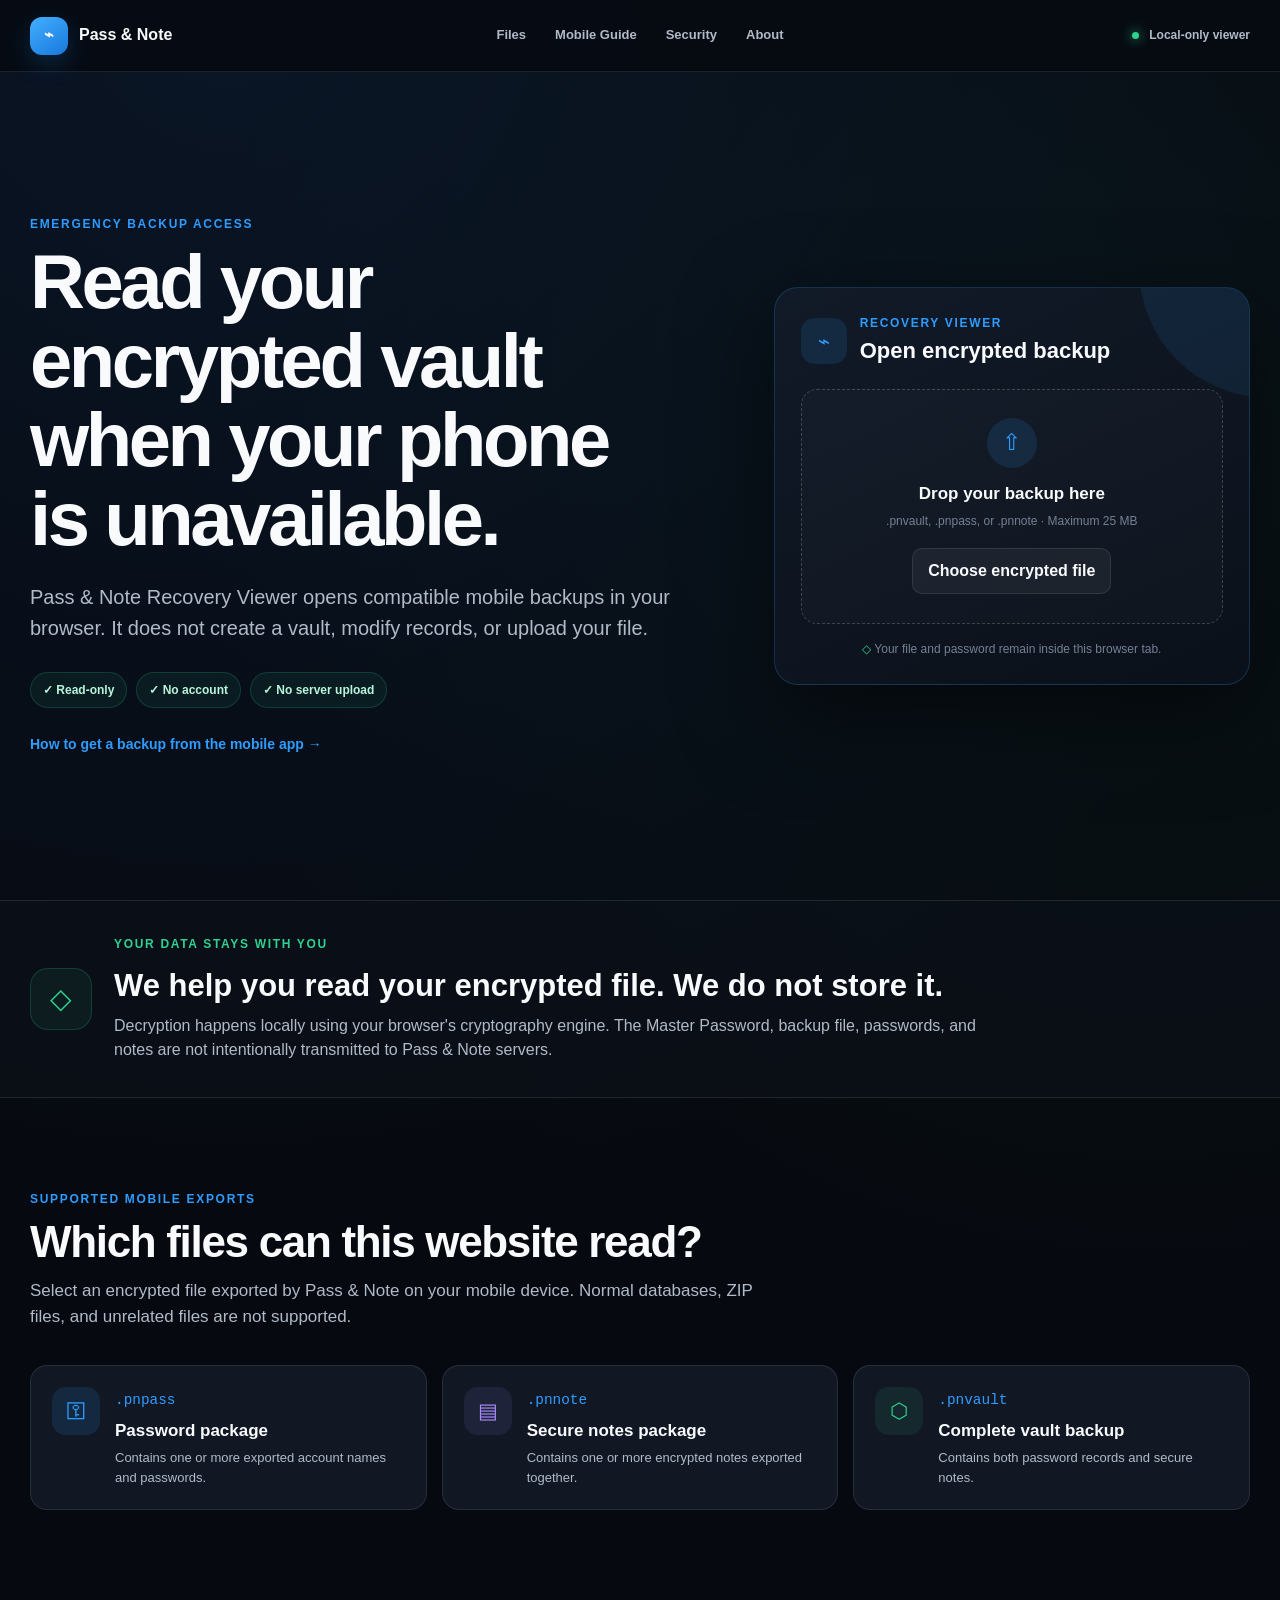
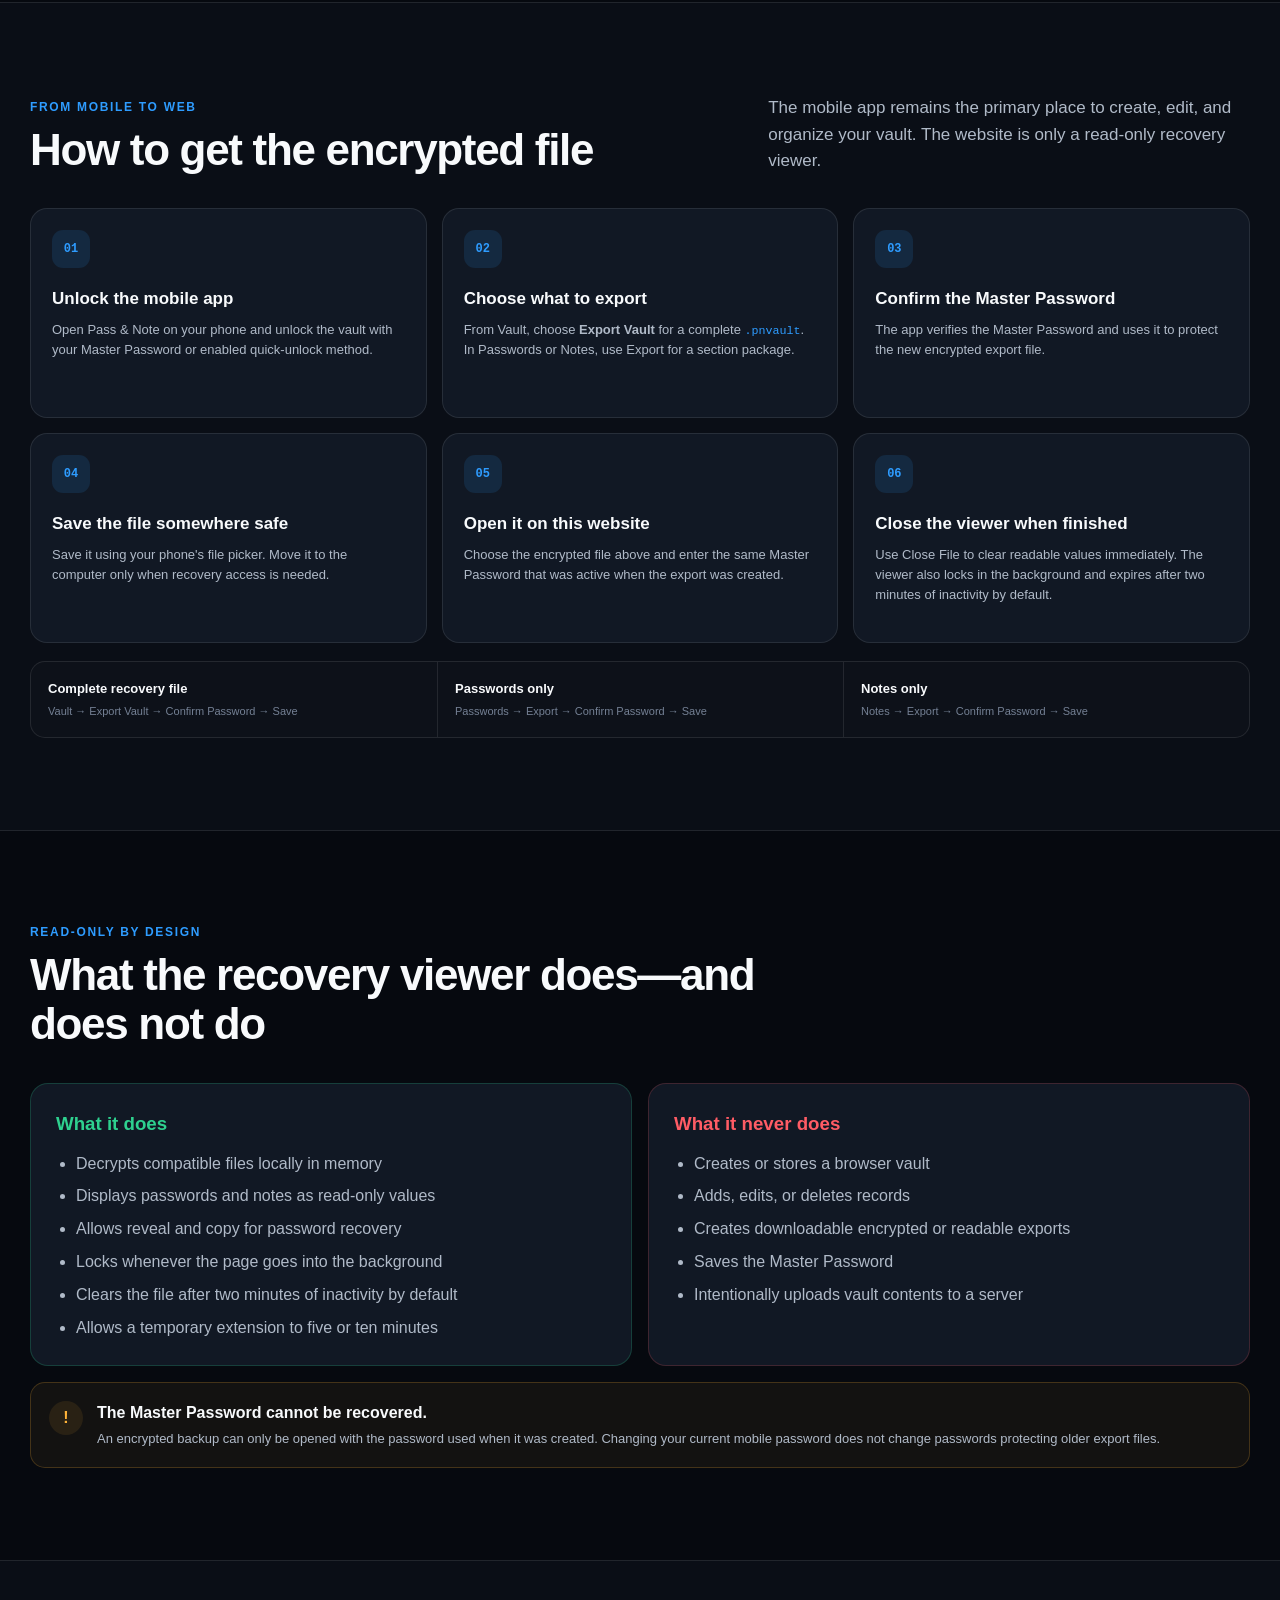
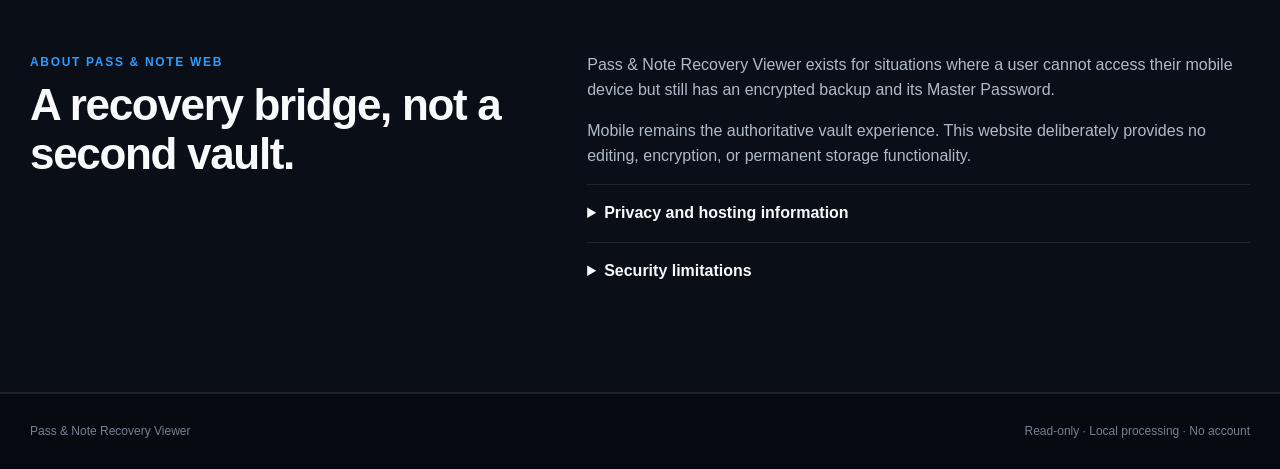
==== commit ce9c2773: "Pass and note readonly version with mobile support" ====
--- a/index.html
+++ b/index.html
@@ -1,799 +1 @@
-<!doctype html>
-<html lang="en">
-  <head>
-    <meta charset="UTF-8" />
-    <meta name="viewport" content="width=device-width,initial-scale=1" />
-    <meta name="theme-color" content="#06090f" />
-    <meta name="description" content="Pass & Note private offline web vault" />
-    <title>Pass & Note</title>
-    <link rel="stylesheet" href="styles.css" />
-  </head>
-  <body>
-    <div id="authView" class="auth-view">
-      <main class="auth-card">
-        <div class="app-icon">⌁</div>
-        <p class="eyebrow">PASS & NOTE WEB</p>
-        <h1 id="authTitle">Your Temporary Web Vault</h1>
-        <p id="authMessage" class="muted">
-          Create a new vault or open an existing encrypted iOS backup.
-        </p>
-        <p id="entryNotice" class="entry-notice"></p>
-        <div id="authChoices" class="auth-choices">
-          <button id="resumeVault" class="choice hidden" type="button">
-            <strong>Resume Current Session</strong
-            ><small
-              >Unlock the temporary vault already open in this browser
-              tab.</small
-            >
-          </button>
-          <button id="createVault" class="choice" type="button">
-            <strong>Create New Vault</strong
-            ><small>Start an empty temporary password and notes vault.</small>
-          </button>
-          <button id="openVault" class="choice" type="button">
-            <strong>Open Existing .pnvault</strong
-            ><small
-              >Select an iOS or web full-vault backup and enter its
-              password.</small
-            >
-          </button>
-        </div>
-        <form id="authForm" class="hidden">
-          <button
-            id="backToChoices"
-            class="back-button auth-back"
-            type="button"
-          >
-            ‹ Back
-          </button>
-          <h2 id="authFormTitle">Create New Vault</h2>
-          <label for="masterPassword">Master Password</label>
-          <div class="password-field">
-            <input
-              id="masterPassword"
-              type="password"
-              autocomplete="current-password"
-              required
-            /><button
-              class="icon-button eye-button"
-              type="button"
-              data-eye="masterPassword"
-              aria-label="Show password"
-            >
-              ◉
-            </button>
-          </div>
-          <div id="confirmWrap">
-            <label for="confirmMasterPassword">Confirm Master Password</label>
-            <div class="password-field">
-              <input
-                id="confirmMasterPassword"
-                type="password"
-                autocomplete="new-password"
-              /><button
-                class="icon-button eye-button"
-                type="button"
-                data-eye="confirmMasterPassword"
-                aria-label="Show password"
-              >
-                ◉
-              </button>
-            </div>
-          </div>
-          <p id="authError" class="error-text"></p>
-          <button id="authSubmit" class="primary-button" type="submit">
-            Create Temporary Vault
-          </button>
-        </form>
-        <p class="privacy-note">
-          🔒 Encryption happens locally. No vault data is uploaded.
-        </p>
-      </main>
-      <aside class="session-warning landing-risk">
-        <strong>Important safety information</strong>
-        <p>
-          This web vault is temporary. After
-          <span id="entryTimeoutText">5 minutes</span> of inactivity—or when the
-          browser session ends—unexported vault data is deleted. Export a
-          <code>.pnvault</code> backup before leaving.
-        </p>
-        <p>
-          Changing tabs or putting the browser in the background activates
-          Privacy Lock. Your encrypted session remains available, but your
-          Master Password is required again.
-        </p>
-        <p>
-          Your backup can only be opened with the Master Password used to create
-          it. Pass & Note cannot recover a forgotten password.
-        </p>
-      </aside>
-      <aside class="ownership-banner landing-ownership">
-        <span class="ownership-shield">◇</span>
-        <div>
-          <p class="eyebrow success">YOUR DATA STAYS WITH YOU</p>
-          <h2>We help you read and manage your encrypted files.</h2>
-          <p>
-            Your vault content and Master Password are processed locally in this
-            browser. They are not intentionally uploaded to or saved on Pass &
-            Note servers.
-          </p>
-        </div>
-      </aside>
-      <section id="publicGuide" class="public-guide">
-        <div class="screen-heading">
-          <div>
-            <p class="eyebrow">BEFORE YOU BEGIN</p>
-            <h1>How the web vault works</h1>
-            <p>Six things to know before storing important information.</p>
-          </div>
-        </div>
-        <div class="guide-steps">
-          <article>
-            <span>01</span>
-            <div>
-              <h2>Start or open a vault</h2>
-              <p>
-                Choose <strong>Create New Vault</strong> for an empty temporary
-                vault, or <strong>Open Existing .pnvault</strong> to read a full
-                encrypted backup created on iOS or web. Opening a backup
-                requires the password used when that file was created.
-              </p>
-            </div>
-          </article>
-          <article>
-            <span>02</span>
-            <div>
-              <h2>Work inside the temporary session</h2>
-              <p>
-                Add, update, copy, or delete passwords in Passwords. Create and
-                edit notes in Notes. Changes are encrypted into temporary
-                browser session storage; this working session is not a permanent
-                backup.
-              </p>
-            </div>
-          </article>
-          <article>
-            <span>03</span>
-            <div>
-              <h2>Understand Privacy Lock</h2>
-              <p>
-                Switching browser tabs, minimizing, or putting the browser in
-                the background immediately hides the vault and removes readable
-                values from memory. Enter the Master Password again to continue.
-                Privacy Lock does not delete the encrypted working session.
-              </p>
-            </div>
-          </article>
-          <article>
-            <span>04</span>
-            <div>
-              <h2>Understand session expiry</h2>
-              <p>
-                After the selected period of inactivity, the temporary vault is
-                deleted. The default is 5 minutes and Settings offers 2, 10, 15,
-                or 30 minutes. Activity resets the timer; Privacy Lock and
-                expiry are separate protections.
-              </p>
-            </div>
-          </article>
-          <article>
-            <span>05</span>
-            <div>
-              <h2>Export before leaving</h2>
-              <p>
-                Use <strong>Export Vault</strong> to download an encrypted
-                <code>.pnvault</code> containing all passwords and notes. Store
-                it safely before ending the session, clearing site data, or
-                closing the browser. Section exports create
-                <code>.pnpass</code> or <code>.pnnote</code> files.
-              </p>
-            </div>
-          </article>
-          <article>
-            <span>06</span>
-            <div>
-              <h2>Keep the correct Master Password</h2>
-              <p>
-                An encrypted file has no readable value without the password
-                used to create it. Pass & Note does not store, recover, reset,
-                or reveal this password. Older exports may use an older
-                password.
-              </p>
-            </div>
-          </article>
-        </div>
-        <div class="guide-checklists">
-          <div class="checklist good">
-            <h2>Do this</h2>
-            <ul>
-              <li>
-                Export a full <code>.pnvault</code> after important changes.
-              </li>
-              <li>Keep encrypted backups in more than one safe location.</li>
-              <li>Remember which Master Password protects each backup.</li>
-              <li>Use the 2-minute timeout on a shared device.</li>
-              <li>End the session when finished.</li>
-            </ul>
-          </div>
-          <div class="checklist bad">
-            <h2>Avoid these mistakes</h2>
-            <ul>
-              <li>Do not treat the temporary browser session as a backup.</li>
-              <li>Do not clear browser data before exporting.</li>
-              <li>Do not lose or forget the Master Password.</li>
-              <li>
-                Do not leave downloaded <code>.txt</code> notes on a shared
-                device.
-              </li>
-              <li>
-                Do not import the same file repeatedly unless duplicates are
-                intended.
-              </li>
-            </ul>
-          </div>
-        </div>
-      </section>
-    </div>
-
-    <div id="vaultView" class="vault-view hidden">
-      <header class="topbar">
-        <button class="brand" data-route="home">
-          <span class="mini-icon">⌁</span><span>Pass & Note</span>
-        </button>
-        <nav aria-label="Vault navigation">
-          <button type="button" data-route="home">Home</button
-          ><button type="button" data-route="passwords">Passwords</button
-          ><button type="button" data-route="notes">Notes</button
-          ><button type="button" data-route="settings">Settings</button
-          ><button type="button" data-route="about">About</button>
-        </nav>
-        <div class="top-actions">
-          <span id="sessionTimer" class="session-timer">05:00</span
-          ><button id="lockButton" class="secondary-button small">
-            End Session
-          </button>
-        </div>
-      </header>
-      <main class="screen-container">
-        <section id="homeScreen" class="screen">
-          <div class="screen-heading">
-            <div>
-              <p class="eyebrow success">● VAULT UNLOCKED</p>
-              <h1>Vault Unlocked</h1>
-              <p>Your private offline vault is ready.</p>
-            </div>
-          </div>
-          <div class="module-grid">
-            <button class="module-card" data-route="passwords">
-              <span class="round-icon">⚿</span
-              ><span
-                ><strong>Passwords</strong
-                ><small
-                  >Store account names and passwords securely.</small
-                ></span
-              ><b>›</b>
-            </button>
-            <button class="module-card" data-route="notes">
-              <span class="round-icon">▤</span
-              ><span
-                ><strong>Notes</strong
-                ><small
-                  >Create private notes inside your encrypted vault.</small
-                ></span
-              ><b>›</b>
-            </button>
-            <button class="module-card" id="importVaultButton">
-              <span class="round-icon">⇩</span
-              ><span
-                ><strong>Import Vault</strong
-                ><small
-                  >Add passwords and notes from an encrypted backup.</small
-                ></span
-              ><b>›</b>
-            </button>
-            <button class="module-card" id="exportVaultButton">
-              <span class="round-icon">⇧</span
-              ><span
-                ><strong>Export Vault</strong
-                ><small
-                  >Create an encrypted backup of all passwords and notes.</small
-                ></span
-              ><b>›</b>
-            </button>
-            <button class="module-card" data-route="settings">
-              <span class="round-icon">⚙</span
-              ><span
-                ><strong>Settings</strong
-                ><small
-                  >Choose session expiry and privacy preferences.</small
-                ></span
-              ><b>›</b>
-            </button>
-          </div>
-        </section>
-
-        <section id="passwordsScreen" class="screen hidden">
-          <div class="screen-heading">
-            <div>
-              <p class="eyebrow">PRIVATE VAULT</p>
-              <h1>Password Vault</h1>
-              <p>
-                Save account names and passwords locally inside your encrypted
-                vault.
-              </p>
-            </div>
-            <div class="actions">
-              <button
-                class="icon-action"
-                id="importPasswords"
-                title="Import passwords"
-              >
-                ⇩</button
-              ><button
-                class="icon-action"
-                id="exportPasswords"
-                title="Export passwords"
-              >
-                ⇧</button
-              ><button
-                class="icon-action accent"
-                id="addPassword"
-                title="Add password"
-              >
-                ＋
-              </button>
-            </div>
-          </div>
-          <div id="passwordEmpty" class="info-card">
-            <span>ⓘ</span>
-            <div>
-              <strong>No passwords yet</strong>
-              <p>Use the plus button to add your first password.</p>
-            </div>
-          </div>
-          <div id="passwordTable" class="password-table hidden">
-            <div class="table-head">
-              <span>Account</span><span>Password</span><span></span>
-            </div>
-            <div id="passwordRows"></div>
-          </div>
-        </section>
-
-        <section id="notesScreen" class="screen hidden">
-          <div class="screen-heading">
-            <div>
-              <p class="eyebrow">PRIVATE VAULT</p>
-              <h1>Secure Notes</h1>
-              <p>Create private notes stored inside your encrypted vault.</p>
-            </div>
-            <div class="actions">
-              <button class="icon-action" id="importNotes" title="Import notes">
-                ⇩</button
-              ><button
-                class="icon-action"
-                id="exportNotes"
-                title="Export all notes"
-              >
-                ⇧</button
-              ><button
-                class="icon-action accent"
-                id="addNote"
-                title="Create note"
-              >
-                ＋
-              </button>
-            </div>
-          </div>
-          <div id="noteEmpty" class="info-card">
-            <span>ⓘ</span>
-            <div>
-              <strong>No notes yet</strong>
-              <p>Use the plus button to create your first secure note.</p>
-            </div>
-          </div>
-          <div id="noteList" class="note-list"></div>
-        </section>
-
-        <section id="editorScreen" class="screen hidden">
-          <button class="back-button" data-route="notes">‹ Notes</button>
-          <div class="screen-heading editor-heading">
-            <div>
-              <p class="eyebrow">SECURE NOTE</p>
-              <h1 id="editorTitle">Untitled Note</h1>
-            </div>
-            <div class="actions">
-              <button id="exportCurrentNote" class="secondary-button">
-                Export</button
-              ><button id="deleteCurrentNote" class="danger-button">
-                Delete
-              </button>
-            </div>
-          </div>
-          <div class="info-card compact">
-            <span>ⓘ</span>
-            <div>
-              <strong>Autosave enabled</strong>
-              <p>
-                Your title is generated from the first line. Changes are saved
-                automatically.
-              </p>
-            </div>
-          </div>
-          <textarea
-            id="noteEditor"
-            class="note-editor"
-            placeholder="Start writing your private note..."
-          ></textarea>
-          <p id="saveStatus" class="save-status">Saved</p>
-        </section>
-
-        <section id="settingsScreen" class="screen hidden">
-          <div class="screen-heading">
-            <div>
-              <p class="eyebrow">VAULT PREFERENCES</p>
-              <h1>Settings</h1>
-              <p>Manage session security and temporary-vault behavior.</p>
-            </div>
-          </div>
-          <div class="settings-group">
-            <p class="settings-label">SECURITY</p>
-            <div class="settings-card">
-              <div class="settings-row">
-                <span class="round-icon settings-icon">◷</span>
-                <div class="settings-copy">
-                  <strong>Auto-Lock & Delete</strong
-                  ><small
-                    >Delete the temporary vault after this much
-                    inactivity.</small
-                  >
-                </div>
-                <select
-                  id="sessionTimeout"
-                  aria-label="Session inactivity timeout"
-                >
-                  <option value="2">2 minutes · Safest</option>
-                  <option value="5">5 minutes · Default</option>
-                  <option value="10">10 minutes</option>
-                  <option value="15">15 minutes</option>
-                  <option value="30">30 minutes</option>
-                </select>
-              </div>
-              <div class="settings-row privacy-lock-row">
-                <span class="round-icon settings-icon">◉</span>
-                <div class="settings-copy">
-                  <strong>Background Privacy Lock</strong
-                  ><small
-                    >Require the Master Password after switching tabs,
-                    minimizing, or leaving the browser.</small
-                  >
-                </div>
-                <span class="always-on">Always On</span>
-              </div>
-            </div>
-          </div>
-          <div id="timeoutGuidance" class="info-card settings-guidance">
-            <span>ⓘ</span>
-            <div>
-              <strong>5-minute session</strong>
-              <p>The countdown resets whenever you interact with the vault.</p>
-            </div>
-          </div>
-          <div class="session-warning settings-warning">
-            <strong>Security trade-off</strong>
-            <p>
-              A shorter timeout is safer on shared or unattended devices. Longer
-              sessions are more convenient but leave unlocked data available for
-              longer. Closing the session still deletes unexported vault data
-              regardless of this setting.
-            </p>
-          </div>
-        </section>
-
-        <section id="aboutScreen" class="screen hidden">
-          <div class="screen-heading">
-            <div>
-              <p class="eyebrow">PASS & NOTE WEB</p>
-              <h1>About Pass & Note</h1>
-              <p>
-                Privacy, security, help, and legal information for the web
-                vault.
-              </p>
-            </div>
-          </div>
-          <div class="legal-groups">
-            <details open>
-              <summary>About Us & Your Data <span>›</span></summary>
-              <div class="legal-content">
-                <h2>Your data stays with you</h2>
-                <p>
-                  Pass & Note Web exists to help you open, read, update, and
-                  create Pass & Note encrypted files from a web browser. We do
-                  not need an account to provide this functionality.
-                </p>
-                <h2>Local vault processing</h2>
-                <p>
-                  Your Master Password, decrypted passwords, notes, and
-                  encrypted working vault are processed locally by your browser.
-                  This version does not intentionally send or save vault
-                  contents on a Pass & Note server.
-                </p>
-                <h2>What the website host can see</h2>
-                <p>
-                  Like any hosted website, the server or hosting provider may
-                  receive normal connection information when loading the page,
-                  such as an IP address, request time, browser type, and
-                  requested files. That is separate from vault content, which is
-                  handled locally.
-                </p>
-                <h2>Our role</h2>
-                <p>
-                  We provide the tools that let your browser read compatible
-                  encrypted files when you supply the correct password. You
-                  remain in control of the files, passwords, backups, and
-                  storage locations.
-                </p>
-              </div>
-            </details>
-            <details>
-              <summary>About the App <span>›</span></summary>
-              <div class="legal-content">
-                <h2>About Pass & Note</h2>
-                <p>
-                  Pass & Note is a privacy-focused offline vault for securely
-                  storing passwords and personal notes on your device. The web
-                  app follows one principle: your vault belongs to you. No Pass
-                  & Note account or server is required. Your data is stored in
-                  encrypted browser storage, and you decide when to import or
-                  export it.
-                </p>
-                <p>
-                  The web vault works with encrypted <code>.pnpass</code>,
-                  <code>.pnnote</code>, and <code>.pnvault</code> files created
-                  by the iOS app.
-                </p>
-              </div>
-            </details>
-            <details>
-              <summary>
-                How Pass & Note Protects Your Data <span>›</span>
-              </summary>
-              <div class="legal-content">
-                <h2>Local encrypted storage</h2>
-                <p>
-                  Passwords and secure notes are encrypted before being placed
-                  in this browser's local storage. Encryption and decryption
-                  take place on your device using the browser Web Crypto API.
-                </p>
-                <h2>Master Password</h2>
-                <p>
-                  Your raw Master Password is not stored. It is used to derive
-                  the cryptographic key needed to open your vault. Pass & Note
-                  cannot recover or reveal it.
-                </p>
-                <h2>App privacy</h2>
-                <p>
-                  Lock the vault before leaving a shared device. Unlike a native
-                  app, a website cannot fully control browser screenshots,
-                  extensions, clipboard history, malware, or operating-system
-                  previews.
-                </p>
-                <h2>Encrypted backups</h2>
-                <p>
-                  Exports use AES-256-GCM with a key derived using
-                  PBKDF2-HMAC-SHA256. The password active when a file is created
-                  is required to decrypt it.
-                </p>
-                <h2>Security limitations</h2>
-                <p>
-                  No software guarantees absolute protection. Security may be
-                  reduced on a compromised device, by malicious browser
-                  extensions, while the vault is unlocked, or when another
-                  person obtains your password or exported files.
-                </p>
-              </div>
-            </details>
-            <details>
-              <summary>Master Password & Recovery <span>›</span></summary>
-              <div class="legal-content">
-                <h2>Master Password</h2>
-                <p>
-                  Your Master Password is the primary credential protecting the
-                  web vault. It cannot be recovered. If you forget it, locally
-                  encrypted data may become permanently inaccessible.
-                </p>
-                <h2>Browser data</h2>
-                <p>
-                  Clearing site data, using private browsing, changing browser
-                  profiles, or uninstalling the browser may remove the local
-                  vault. Keep an encrypted <code>.pnvault</code> backup
-                  somewhere safe.
-                </p>
-                <h2>Previous exports</h2>
-                <p>
-                  Changing a vault password does not change the password on
-                  earlier backup files. Each file continues to require the
-                  password used when it was created.
-                </p>
-              </div>
-            </details>
-            <details>
-              <summary>Export & Import Guide <span>›</span></summary>
-              <div class="legal-content">
-                <h2>.pnpass</h2>
-                <p>
-                  An encrypted package containing one or more password records.
-                </p>
-                <h2>.pnnote</h2>
-                <p>An encrypted package containing one or more secure notes.</p>
-                <h2>.pnvault</h2>
-                <p>
-                  A complete encrypted backup containing passwords and secure
-                  notes. Use this for backup or moving data between web and iOS.
-                </p>
-                <h2>.txt</h2>
-                <p>
-                  A readable, unencrypted single note. Anyone with the file can
-                  read it.
-                </p>
-                <h2>Importing data</h2>
-                <p>
-                  Imported records are added to the current vault; existing
-                  records are not deleted. Importing the same file more than
-                  once can create duplicates. The backup password can differ
-                  from the current vault password.
-                </p>
-              </div>
-            </details>
-            <details>
-              <summary>Privacy Policy <span>›</span></summary>
-              <div class="legal-content">
-                <h2>Overview</h2>
-                <p>
-                  Pass & Note Web is designed as a privacy-focused local vault.
-                  Vault contents are processed locally and are not intentionally
-                  transmitted to developer-operated servers.
-                </p>
-                <h2>Vault data</h2>
-                <p>
-                  Passwords, secure notes, and vault information are held in
-                  encrypted browser storage for this website. Hosting providers
-                  may still receive ordinary technical web requests such as IP
-                  address, request time, and browser information when the site
-                  itself is loaded.
-                </p>
-                <h2>Exports and backups</h2>
-                <p>
-                  You choose when files are created and where they are saved.
-                  Downloaded files and files shared through cloud storage,
-                  email, or messaging services are governed by those services.
-                </p>
-                <h2>Clipboard</h2>
-                <p>
-                  When you copy a password, it is placed on the system clipboard
-                  and may be accessible to the operating system or other
-                  software.
-                </p>
-                <h2>Analytics and advertising</h2>
-                <p>
-                  This version does not include advertising, behavioral
-                  tracking, or vault-content analytics.
-                </p>
-                <h2>Data deletion</h2>
-                <p>
-                  Browser site-data controls can remove the local vault.
-                  Exported files must be deleted separately. Create a backup
-                  before clearing browser data.
-                </p>
-                <h2>Changes</h2>
-                <p>
-                  This policy may be updated when features, hosting, data
-                  practices, or legal requirements change.
-                </p>
-              </div>
-            </details>
-            <details>
-              <summary>Terms & Conditions <span>›</span></summary>
-              <div class="legal-content">
-                <h2>Acceptance</h2>
-                <p>
-                  By using Pass & Note Web, you agree to these terms. If you do
-                  not agree, do not use the website.
-                </p>
-                <h2>Purpose</h2>
-                <p>
-                  Pass & Note is a software utility for locally managing
-                  passwords, secure notes, and encrypted backup files.
-                </p>
-                <h2>Your responsibilities</h2>
-                <p>
-                  You are responsible for remembering and protecting your Master
-                  Password, securing your device, maintaining backups, and the
-                  information stored in the vault. A forgotten password can
-                  result in permanent data loss.
-                </p>
-                <h2>Browser storage</h2>
-                <p>
-                  Local browser storage is not a guaranteed backup. It may be
-                  erased by browser settings, private sessions, storage
-                  policies, device resets, or user action.
-                </p>
-                <h2>Unencrypted exports</h2>
-                <p>
-                  Text exports are no longer protected by Pass & Note
-                  encryption. You are responsible for storing and sharing them
-                  safely.
-                </p>
-                <h2>Prohibited use</h2>
-                <p>
-                  You may not use the service unlawfully, infringe others'
-                  rights, interfere with its operation, or distribute malicious
-                  modifications.
-                </p>
-                <h2>No warranty</h2>
-                <p>
-                  To the extent permitted by law, the web app is provided as
-                  available without guarantees of uninterrupted operation,
-                  error-free behavior, compatibility, or freedom from data loss.
-                </p>
-                <h2>Limitation of responsibility</h2>
-                <p>
-                  To the extent permitted by law, the developer is not
-                  responsible for losses caused by forgotten passwords, cleared
-                  browser data, compromised devices, lost backups, unencrypted
-                  exports, hosting outages, or third-party services. These terms
-                  should be reviewed by qualified legal counsel before
-                  commercial release.
-                </p>
-              </div>
-            </details>
-            <details>
-              <summary>Open Source & Web Technology <span>›</span></summary>
-              <div class="legal-content">
-                <h2>Browser technology</h2>
-                <p>
-                  The web version uses standard HTML, CSS, JavaScript, Web
-                  Crypto, Web Storage, and browser file APIs. It does not
-                  currently bundle a third-party JavaScript framework.
-                </p>
-                <h2>iOS dependencies</h2>
-                <p>
-                  The iOS application separately uses GRDB.swift and SQLCipher.
-                  Their required license notices should remain included with the
-                  iOS distribution.
-                </p>
-              </div>
-            </details>
-          </div>
-          <p class="legal-disclaimer">
-            Legal placeholders and final publisher/contact information should be
-            reviewed and completed before public release.
-          </p>
-        </section>
-      </main>
-    </div>
-
-    <input
-      id="filePicker"
-      type="file"
-      accept=".pnnote,.pnpass,.pnvault"
-      hidden
-    />
-    <input id="entryVaultPicker" type="file" accept=".pnvault" hidden />
-    <div
-      id="modalLayer"
-      class="modal-layer hidden"
-      role="dialog"
-      aria-modal="true"
-    >
-      <div class="modal">
-        <button id="closeModal" class="modal-close" aria-label="Close">
-          ×
-        </button>
-        <div id="modalContent"></div>
-      </div>
-    </div>
-    <div id="toast" class="toast"></div>
-    <script src="crypto.js"></script>
-    <script src="app.js"></script>
-  </body>
-</html>
+<!doctype html><html lang="en"><head><meta charset="UTF-8"><meta name="viewport" content="width=device-width,initial-scale=1,viewport-fit=cover"><meta name="theme-color" content="#06090f"><meta name="description" content="Read Pass & Note encrypted backups locally when your mobile device is unavailable."><meta http-equiv="Content-Security-Policy" content="default-src 'self'; script-src 'self'; style-src 'self'; img-src 'self' data:; connect-src 'none'; object-src 'none'; base-uri 'none'; form-action 'none'"><title>Pass & Note Recovery Viewer</title><link rel="stylesheet" href="styles.css"></head><body><div id="landingView"><header class="site-header"><a class="brand" href="#top" aria-label="Pass and Note home"><span class="brand-icon">⌁</span> <span>Pass & Note</span></a><nav aria-label="Main navigation"><a href="#supported">Files</a> <a href="#mobile-guide">Mobile Guide</a> <a href="#security">Security</a> <a href="#about">About</a></nav><span class="local-status"><i></i> Local-only viewer</span></header><main id="top"><section class="hero page-width"><div class="hero-copy"><p class="eyebrow">EMERGENCY BACKUP ACCESS</p><h1>Read your encrypted vault when your phone is unavailable.</h1><p class="hero-text">Pass & Note Recovery Viewer opens compatible mobile backups in your browser. It does not create a vault, modify records, or upload your file.</p><div class="hero-points"><span>✓ Read-only</span> <span>✓ No account</span> <span>✓ No server upload</span></div><a class="text-link" href="#mobile-guide">How to get a backup from the mobile app →</a></div><div class="reader-card" id="readerCard"><div class="reader-heading"><span class="reader-icon">⌁</span><div><p class="eyebrow">RECOVERY VIEWER</p><h2>Open encrypted backup</h2></div></div><div class="drop-zone" id="dropZone"><input id="backupFile" type="file" accept=".pnvault,.pnpass,.pnnote" hidden> <span class="upload-icon">⇧</span> <strong>Drop your backup here</strong> <small>.pnvault, .pnpass, or .pnnote · Maximum 25 MB</small> <button class="secondary-button" id="chooseFile" type="button">Choose encrypted file</button></div><div id="selectedFile" class="selected-file hidden"><span class="file-icon">▤</span><div><strong id="selectedFileName"></strong> <small id="selectedFileMeta"></small></div><button id="removeFile" type="button" aria-label="Remove file">×</button></div><form id="decryptForm" class="decrypt-form hidden"><label for="backupPassword">Backup Master Password</label><div class="password-field"><input id="backupPassword" type="password" autocomplete="current-password" placeholder="Password used when the file was exported" required> <button id="toggleBackupPassword" class="eye-button" type="button" aria-label="Show password" title="Show password"><svg class="icon-eye-open" viewBox="0 0 24 24" aria-hidden="true"><path d="M2.2 12s3.6-6 9.8-6 9.8 6 9.8 6-3.6 6-9.8 6-9.8-6-9.8-6Z"/><circle cx="12" cy="12" r="2.8"/></svg> <svg class="icon-eye-off hidden" viewBox="0 0 24 24" aria-hidden="true"><path d="M4.5 7.5C3 9 2.2 12 2.2 12s3.6 6 9.8 6c1.7 0 3.2-.4 4.5-1"/><path d="M9.9 6.2c.7-.1 1.4-.2 2.1-.2 6.2 0 9.8 6 9.8 6s-.7 1.2-2 2.5"/><path d="m3 3 18 18"/></svg></button></div><p id="decryptError" class="form-error" role="alert"></p><button id="decryptButton" class="primary-button" type="submit">Read encrypted file</button></form><p class="reader-privacy"><span>◇</span> Your file and password remain inside this browser tab.</p></div></section><section class="trust-strip"><div class="page-width trust-content"><span class="shield-mark">◇</span><div><p class="eyebrow success">YOUR DATA STAYS WITH YOU</p><h2>We help you read your encrypted file. We do not store it.</h2><p>Decryption happens locally using your browser's cryptography engine. The Master Password, backup file, passwords, and notes are not intentionally transmitted to Pass & Note servers.</p></div></div></section><section id="supported" class="content-section page-width"><div class="section-heading"><p class="eyebrow">SUPPORTED MOBILE EXPORTS</p><h2>Which files can this website read?</h2><p>Select an encrypted file exported by Pass & Note on your mobile device. Normal databases, ZIP files, and unrelated files are not supported.</p></div><div class="format-grid"><article class="format-card blue"><span>⚿</span><div><code>.pnpass</code><h3>Password package</h3><p>Contains one or more exported account names and passwords.</p></div></article><article class="format-card violet"><span>▤</span><div><code>.pnnote</code><h3>Secure notes package</h3><p>Contains one or more encrypted notes exported together.</p></div></article><article class="format-card green"><span>⬡</span><div><code>.pnvault</code><h3>Complete vault backup</h3><p>Contains both password records and secure notes.</p></div></article></div></section><section id="mobile-guide" class="content-section guide-section"><div class="page-width"><div class="section-heading split-heading"><div><p class="eyebrow">FROM MOBILE TO WEB</p><h2>How to get the encrypted file</h2></div><p>The mobile app remains the primary place to create, edit, and organize your vault. The website is only a read-only recovery viewer.</p></div><div class="steps-grid"><article><span>01</span><h3>Unlock the mobile app</h3><p>Open Pass & Note on your phone and unlock the vault with your Master Password or enabled quick-unlock method.</p></article><article><span>02</span><h3>Choose what to export</h3><p>From Vault, choose <strong>Export Vault</strong> for a complete <code>.pnvault</code>. In Passwords or Notes, use Export for a section package.</p></article><article><span>03</span><h3>Confirm the Master Password</h3><p>The app verifies the Master Password and uses it to protect the new encrypted export file.</p></article><article><span>04</span><h3>Save the file somewhere safe</h3><p>Save it using your phone's file picker. Move it to the computer only when recovery access is needed.</p></article><article><span>05</span><h3>Open it on this website</h3><p>Choose the encrypted file above and enter the same Master Password that was active when the export was created.</p></article><article><span>06</span><h3>Close the viewer when finished</h3><p>Use Close File to clear readable values immediately. The viewer also locks in the background and expires after two minutes of inactivity by default.</p></article></div><div class="mobile-paths"><div><strong>Complete recovery file</strong> <span>Vault → Export Vault → Confirm Password → Save</span></div><div><strong>Passwords only</strong> <span>Passwords → Export → Confirm Password → Save</span></div><div><strong>Notes only</strong> <span>Notes → Export → Confirm Password → Save</span></div></div></div></section><section id="security" class="content-section page-width"><div class="section-heading"><p class="eyebrow">READ-ONLY BY DESIGN</p><h2>What the recovery viewer does—and does not do</h2></div><div class="security-grid"><div class="security-card positive"><h3>What it does</h3><ul><li>Decrypts compatible files locally in memory</li><li>Displays passwords and notes as read-only values</li><li>Allows reveal and copy for password recovery</li><li>Locks whenever the page goes into the background</li><li>Clears the file after two minutes of inactivity by default</li><li>Allows a temporary extension to five or ten minutes</li></ul></div><div class="security-card negative"><h3>What it never does</h3><ul><li>Creates or stores a browser vault</li><li>Adds, edits, or deletes records</li><li>Creates downloadable encrypted or readable exports</li><li>Saves the Master Password</li><li>Intentionally uploads vault contents to a server</li></ul></div></div><div class="warning-banner"><span>!</span><div><strong>The Master Password cannot be recovered.</strong><p>An encrypted backup can only be opened with the password used when it was created. Changing your current mobile password does not change passwords protecting older export files.</p></div></div></section><section id="about" class="content-section about-section"><div class="page-width about-grid"><div><p class="eyebrow">ABOUT PASS & NOTE WEB</p><h2>A recovery bridge, not a second vault.</h2></div><div class="about-copy"><p>Pass & Note Recovery Viewer exists for situations where a user cannot access their mobile device but still has an encrypted backup and its Master Password.</p><p>Mobile remains the authoritative vault experience. This website deliberately provides no editing, encryption, or permanent storage functionality.</p><details><summary>Privacy and hosting information</summary><p>Vault processing is local. Like every hosted website, the web host may receive ordinary connection information when serving files, such as IP address, time, and browser type. That is separate from the encrypted backup contents.</p></details><details><summary>Security limitations</summary><p>No website can protect against a compromised device, malicious browser extension, clipboard monitoring, screenshot, or someone using the computer while values are visible.</p></details></div></div></section></main><footer><div class="page-width footer-content"><span>Pass & Note Recovery Viewer</span> <span>Read-only · Local processing · No account</span></div></footer></div><div id="viewerView" class="viewer hidden"><header class="viewer-header"><div class="viewer-brand"><span class="brand-icon">⌁</span><div><strong>Recovery Viewer</strong> <small id="viewerFileName"></small></div></div><div class="viewer-actions"><span class="memory-badge"><i></i> In memory only</span> <span id="viewerTimer" class="viewer-timer">02:00</span> <button id="openSettings" class="secondary-button settings-button" type="button">⚙ Settings</button> <button id="closeFile" class="danger-button" type="button">Close File</button></div></header><main class="viewer-main"><section class="viewer-summary"><div><p class="eyebrow success">FILE DECRYPTED</p><h1 id="viewerTitle">Recovery data</h1><p id="viewerMeta"></p></div><div class="viewer-notice">Read-only mode. Changes and downloads are disabled.</div></section><nav id="viewerTabs" class="viewer-tabs" aria-label="Decrypted data"><button data-view="passwords" type="button">Passwords <b id="passwordCount">0</b></button> <button data-view="notes" type="button">Notes <b id="noteCount">0</b></button></nav><section id="passwordsView" class="data-view hidden"><div class="data-heading"><div><h2>Passwords</h2><p>Reveal or copy a value when needed. Nothing can be edited.</p></div></div><div id="passwordList" class="password-list"></div><div id="noPasswords" class="empty-state hidden">This file contains no passwords.</div></section><section id="notesView" class="data-view hidden"><div class="data-heading"><div><h2>Secure Notes</h2><p>Open a note to read its complete contents.</p></div></div><div id="notesList" class="notes-list"></div><div id="noNotes" class="empty-state hidden">This file contains no notes.</div></section></main></div><div id="privacyLock" class="lock-screen hidden"><div class="lock-card"><span class="lock-icon">◇</span><p class="eyebrow">PRIVACY LOCK</p><h1>File hidden</h1><p>Pass & Note went into the background. Enter the backup Master Password again to restore the read-only view.</p><form id="unlockForm"><label for="unlockPassword">Backup Master Password</label> <input id="unlockPassword" type="password" autocomplete="current-password" required><p id="unlockError" class="form-error" role="alert"></p><button class="primary-button" type="submit">Return to file</button> <button id="closeLockedFile" class="text-button" type="button">Close file instead</button></form></div></div><div id="noteModal" class="modal-layer hidden" role="dialog" aria-modal="true" aria-labelledby="noteModalTitle"><article class="note-modal"><button id="closeNoteModal" class="modal-close" type="button" aria-label="Close note">×</button><p class="eyebrow">READ-ONLY NOTE</p><h2 id="noteModalTitle"></h2><p id="noteModalDate" class="note-date"></p><div id="noteModalContent" class="note-content"></div></article></div><div id="settingsModal" class="modal-layer hidden" role="dialog" aria-modal="true" aria-labelledby="settingsTitle"><article class="note-modal settings-dialog"><button id="closeSettings" class="modal-close" type="button" aria-label="Close settings">×</button><p class="eyebrow">VIEWER SETTINGS</p><h2 id="settingsTitle">Inactivity timer</h2><p class="settings-description">The encrypted file and all readable values are cleared when this timer expires. Activity restarts the countdown. This choice applies only to the currently open file.</p><div id="timerOptions" class="timer-options"><button class="timer-option active" data-timeout="2" type="button"><span>2 minutes</span> <small>Safest · Default</small></button> <button class="timer-option" data-timeout="5" type="button"><span>5 minutes</span> <small>Balanced</small></button> <button class="timer-option" data-timeout="10" type="button"><span>10 minutes</span> <small>Extended</small></button></div><div class="warning-banner settings-risk"><span>!</span><div><strong>Longer sessions increase exposure.</strong><p>Privacy Lock still activates immediately whenever this page goes into the background.</p></div></div></article></div><div id="toast" class="toast" role="status"></div><script src="crypto.js"></script><script src="app.js"></script></body></html>
--- a/styles.css
+++ b/styles.css
@@ -1,1306 +1 @@
-:root {
-  --background: #06090f;
-  --card: #11141f;
-  --elevated: #171c29;
-  --field: #ffffff0e;
-  --text: #fff;
-  --secondary: #ffffffad;
-  --muted: #ffffff73;
-  --accent: #2e9cff;
-  --accent-soft: #2e9cff29;
-  --success: #2ed18f;
-  --warning: #ffb338;
-  --danger: #ff525c;
-  --border: #ffffff1a;
-  --radius: 16px;
-}
-* {
-  box-sizing: border-box;
-}
-html {
-  background: var(--background);
-}
-body {
-  margin: 0;
-  min-height: 100vh;
-  color: var(--text);
-  background:
-    radial-gradient(circle at 50% -20%, #13243c 0, transparent 38%),
-    var(--background);
-  font:
-    16px/1.5 ui-rounded,
-    "SF Pro Rounded",
-    -apple-system,
-    BlinkMacSystemFont,
-    "Segoe UI",
-    sans-serif;
-}
-button,
-input,
-textarea {
-  font: inherit;
-}
-button {
-  color: inherit;
-  cursor: pointer;
-}
-.hidden {
-  display: none !important;
-}
-.muted {
-  color: var(--secondary);
-}
-.auth-view {
-  min-height: 100vh;
-  display: grid;
-  place-items: center;
-  padding: 24px;
-}
-.auth-card {
-  width: min(100%, 480px);
-  padding: 38px;
-  background: var(--card);
-  border: 1px solid var(--border);
-  border-radius: 28px;
-  box-shadow: 0 30px 80px #0008;
-}
-.app-icon,
-.mini-icon {
-  display: grid;
-  place-items: center;
-  background: linear-gradient(145deg, #41adff, #197add);
-  box-shadow: 0 12px 30px #1689ee45;
-}
-.app-icon {
-  width: 68px;
-  height: 68px;
-  margin-bottom: 24px;
-  border-radius: 20px;
-  font-size: 31px;
-}
-.mini-icon {
-  width: 36px;
-  height: 36px;
-  border-radius: 11px;
-}
-.eyebrow {
-  margin: 0 0 7px;
-  color: var(--accent);
-  font-size: 12px;
-  font-weight: 800;
-  letter-spacing: 0.14em;
-}
-.success {
-  color: var(--success);
-}
-h1 {
-  margin: 0;
-  font-size: clamp(29px, 5vw, 38px);
-  line-height: 1.15;
-  letter-spacing: -0.025em;
-}
-.auth-card > p.muted {
-  margin: 12px 0 28px;
-}
-.auth-card label,
-.modal label {
-  display: block;
-  margin: 17px 0 7px;
-  font-size: 14px;
-  font-weight: 650;
-  color: var(--secondary);
-}
-input,
-textarea {
-  width: 100%;
-  padding: 13px 14px;
-  color: #fff;
-  background: var(--field);
-  border: 1px solid var(--border);
-  border-radius: 10px;
-  outline: none;
-}
-input:focus,
-textarea:focus {
-  border-color: var(--accent);
-  box-shadow: 0 0 0 4px var(--accent-soft);
-}
-.password-field {
-  position: relative;
-}
-.password-field input {
-  padding-right: 48px;
-}
-.eye-button {
-  position: absolute;
-  right: 3px;
-  top: 3px;
-}
-.icon-button {
-  width: 40px;
-  height: 40px;
-  border: 0;
-  background: transparent;
-  color: var(--muted);
-}
-.primary-button,
-.secondary-button,
-.danger-button {
-  border-radius: 11px;
-  padding: 12px 17px;
-  border: 1px solid transparent;
-  font-weight: 750;
-}
-.primary-button {
-  width: 100%;
-  margin-top: 22px;
-  background: var(--accent);
-  color: #03111e;
-}
-.secondary-button {
-  background: var(--field);
-  border-color: var(--border);
-}
-.danger-button {
-  color: var(--danger);
-  background: #ff525c16;
-  border-color: #ff525c35;
-}
-.small {
-  padding: 9px 14px;
-  font-size: 13px;
-}
-.error-text {
-  min-height: 20px;
-  margin: 10px 0 0 !important;
-  color: var(--danger);
-  font-size: 13px;
-}
-.privacy-note {
-  text-align: center;
-  margin: 24px 0 0 !important;
-  color: var(--muted);
-  font-size: 13px;
-}
-.topbar {
-  height: 72px;
-  display: grid;
-  grid-template-columns: 1fr auto 1fr;
-  align-items: center;
-  padding: 0 max(22px, calc((100vw - 1080px) / 2));
-  background: #080c13e8;
-  border-bottom: 1px solid var(--border);
-  backdrop-filter: blur(18px);
-  position: sticky;
-  top: 0;
-  z-index: 5;
-}
-.brand {
-  display: flex;
-  align-items: center;
-  gap: 11px;
-  width: max-content;
-  border: 0;
-  background: none;
-  font-weight: 800;
-  font-size: 17px;
-}
-.topbar nav {
-  display: flex;
-  gap: 5px;
-  padding: 5px;
-  background: var(--field);
-  border-radius: 12px;
-}
-.topbar nav button {
-  padding: 8px 14px;
-  border: 0;
-  border-radius: 8px;
-  background: none;
-  color: var(--secondary);
-  font-weight: 650;
-}
-.topbar nav button.active {
-  background: var(--elevated);
-  color: #fff;
-}
-.topbar > #lockButton {
-  justify-self: end;
-}
-.screen-container {
-  width: min(100% - 32px, 920px);
-  margin: 0 auto;
-  padding: 54px 0 90px;
-}
-.screen-heading {
-  display: flex;
-  align-items: flex-end;
-  justify-content: space-between;
-  gap: 22px;
-  margin-bottom: 30px;
-}
-.screen-heading p:not(.eyebrow) {
-  margin: 9px 0 0;
-  color: var(--secondary);
-}
-.actions {
-  display: flex;
-  gap: 9px;
-  flex-shrink: 0;
-}
-.icon-action {
-  width: 44px;
-  height: 44px;
-  border: 1px solid var(--border);
-  border-radius: 12px;
-  background: var(--card);
-  font-size: 21px;
-}
-.icon-action.accent {
-  background: var(--accent);
-  color: #03111e;
-  border-color: transparent;
-}
-.module-grid {
-  display: grid;
-  grid-template-columns: 1fr 1fr;
-  gap: 16px;
-}
-.module-card {
-  display: grid;
-  grid-template-columns: 54px 1fr auto;
-  align-items: center;
-  gap: 16px;
-  padding: 19px;
-  text-align: left;
-  border: 1px solid var(--border);
-  border-radius: var(--radius);
-  background: var(--card);
-}
-.module-card:hover {
-  border-color: #2e9cff70;
-  transform: translateY(-1px);
-}
-.module-card > span:nth-child(2) {
-  display: flex;
-  flex-direction: column;
-}
-.module-card strong {
-  font-size: 18px;
-}
-.module-card small {
-  margin-top: 5px;
-  color: var(--secondary);
-  font-size: 14px;
-}
-.module-card b {
-  color: var(--muted);
-  font-size: 28px;
-}
-.round-icon {
-  width: 52px;
-  height: 52px;
-  display: grid;
-  place-items: center;
-  border-radius: 50%;
-  background: var(--accent-soft);
-  color: var(--accent);
-  font-size: 23px;
-}
-.info-card {
-  display: flex;
-  gap: 13px;
-  padding: 17px;
-  background: var(--accent-soft);
-  border: 1px solid #2e9cff35;
-  border-radius: var(--radius);
-  color: var(--accent);
-}
-.info-card strong {
-  color: #fff;
-}
-.info-card p {
-  margin: 3px 0 0;
-  color: var(--secondary);
-  font-size: 14px;
-}
-.compact {
-  margin-bottom: 17px;
-}
-.password-table {
-  overflow: hidden;
-  border: 1px solid var(--border);
-  border-radius: var(--radius);
-  background: var(--card);
-}
-.table-head,
-.password-row {
-  display: grid;
-  grid-template-columns: 1fr 1fr 152px;
-  align-items: center;
-  gap: 16px;
-  padding: 12px 17px;
-}
-.table-head {
-  background: var(--elevated);
-  color: var(--secondary);
-  font-size: 12px;
-  font-weight: 700;
-}
-.password-row {
-  border-top: 1px solid var(--border);
-}
-.password-row:first-child {
-  border-top: 0;
-}
-.account {
-  font-weight: 650;
-  overflow: hidden;
-  text-overflow: ellipsis;
-}
-.password-value {
-  color: var(--secondary);
-  font:
-    14px ui-monospace,
-    SFMono-Regular,
-    Menlo,
-    monospace;
-  overflow: hidden;
-  text-overflow: ellipsis;
-}
-.row-actions {
-  display: flex;
-  justify-content: flex-end;
-}
-.row-actions button,
-.note-menu button {
-  width: 40px;
-  height: 40px;
-  border: 0;
-  background: none;
-  color: var(--accent);
-  border-radius: 8px;
-}
-.row-actions button:hover,
-.note-menu button:hover {
-  background: var(--field);
-}
-.row-actions .delete {
-  color: var(--danger);
-}
-.note-list {
-  display: grid;
-  gap: 15px;
-}
-.note-card {
-  position: relative;
-  width: 100%;
-  padding: 18px 58px 18px 18px;
-  text-align: left;
-  background: var(--card);
-  border: 1px solid var(--border);
-  border-radius: var(--radius);
-}
-.note-card:hover {
-  border-color: #2e9cff70;
-}
-.note-card h3 {
-  margin: 0 0 7px;
-  font-size: 18px;
-}
-.note-card p {
-  margin: 0;
-  color: var(--secondary);
-  display: -webkit-box;
-  -webkit-line-clamp: 2;
-  -webkit-box-orient: vertical;
-  overflow: hidden;
-  white-space: pre-wrap;
-}
-.note-card small {
-  display: block;
-  margin-top: 11px;
-  color: var(--muted);
-}
-.note-menu {
-  position: absolute;
-  right: 10px;
-  top: 10px;
-}
-.editor-heading {
-  align-items: center;
-}
-.back-button {
-  margin-bottom: 22px;
-  border: 0;
-  background: none;
-  color: var(--accent);
-  padding: 0;
-  font-weight: 650;
-}
-.note-editor {
-  min-height: 430px;
-  padding: 20px;
-  resize: vertical;
-  background: var(--card);
-  border-radius: var(--radius);
-  line-height: 1.7;
-}
-.save-status {
-  text-align: right;
-  color: var(--success);
-  font-size: 12px;
-}
-.legal-groups {
-  display: grid;
-  gap: 12px;
-}
-.legal-groups details {
-  overflow: hidden;
-  background: var(--card);
-  border: 1px solid var(--border);
-  border-radius: var(--radius);
-}
-.legal-groups summary {
-  display: flex;
-  justify-content: space-between;
-  align-items: center;
-  padding: 17px 19px;
-  cursor: pointer;
-  font-weight: 700;
-  list-style: none;
-}
-.legal-groups summary::-webkit-details-marker {
-  display: none;
-}
-.legal-groups summary span {
-  color: var(--muted);
-  font-size: 24px;
-  transition: 0.2s;
-}
-.legal-groups details[open] summary span {
-  transform: rotate(90deg);
-}
-.legal-content {
-  padding: 4px 19px 20px;
-  border-top: 1px solid var(--border);
-}
-.legal-content h2 {
-  margin: 18px 0 6px;
-  font-size: 17px;
-}
-.legal-content p {
-  margin: 0;
-  color: var(--secondary);
-  white-space: pre-line;
-}
-.legal-content code {
-  color: var(--accent);
-}
-.legal-disclaimer {
-  margin-top: 22px;
-  color: var(--muted);
-  font-size: 13px;
-}
-.modal-layer {
-  position: fixed;
-  inset: 0;
-  z-index: 20;
-  display: grid;
-  place-items: center;
-  padding: 20px;
-  background: #000b;
-  backdrop-filter: blur(8px);
-}
-.modal {
-  position: relative;
-  width: min(100%, 520px);
-  max-height: 90vh;
-  overflow: auto;
-  padding: 28px;
-  background: var(--card);
-  border: 1px solid var(--border);
-  border-radius: 22px;
-  box-shadow: 0 28px 80px #000;
-}
-.modal h2 {
-  margin: 0 34px 7px 0;
-  font-size: 25px;
-}
-.modal > div > p {
-  margin: 0 0 21px;
-  color: var(--secondary);
-}
-.modal-close {
-  position: absolute;
-  right: 17px;
-  top: 14px;
-  width: 36px;
-  height: 36px;
-  border: 0;
-  background: none;
-  color: var(--muted);
-  font-size: 26px;
-}
-.modal-actions {
-  display: flex;
-  justify-content: flex-end;
-  gap: 10px;
-  margin-top: 22px;
-}
-.modal-actions .primary-button {
-  width: auto;
-  margin: 0;
-}
-.choice-list {
-  display: grid;
-  gap: 10px;
-  margin-top: 20px;
-}
-.choice {
-  padding: 15px;
-  text-align: left;
-  border: 1px solid var(--border);
-  border-radius: 12px;
-  background: var(--field);
-}
-.choice strong,
-.choice small {
-  display: block;
-}
-.choice small {
-  margin-top: 3px;
-  color: var(--secondary);
-}
-.preview-list {
-  display: grid;
-  gap: 9px;
-  max-height: 320px;
-  overflow: auto;
-}
-.preview-item {
-  padding: 12px;
-  background: var(--field);
-  border-radius: 10px;
-}
-.preview-item strong,
-.preview-item span {
-  display: block;
-}
-.preview-item span {
-  color: var(--secondary);
-  font-size: 13px;
-  white-space: pre-wrap;
-}
-.toast {
-  position: fixed;
-  left: 50%;
-  bottom: 26px;
-  z-index: 40;
-  max-width: calc(100% - 30px);
-  padding: 11px 18px;
-  transform: translate(-50%, 20px);
-  opacity: 0;
-  pointer-events: none;
-  background: #fff;
-  color: #111;
-  border-radius: 11px;
-  font-weight: 700;
-  transition: 0.2s;
-}
-.toast.show {
-  opacity: 1;
-  transform: translate(-50%, 0);
-}
-@media (max-width: 700px) {
-  .topbar {
-    grid-template-columns: 1fr auto;
-  }
-  .topbar nav {
-    position: fixed;
-    left: 12px;
-    right: 12px;
-    bottom: 12px;
-    justify-content: space-around;
-    background: #171c29ee;
-    border: 1px solid var(--border);
-  }
-  .topbar nav button {
-    flex: 1;
-    padding: 8px 5px;
-    font-size: 12px;
-  }
-  .module-grid {
-    grid-template-columns: 1fr;
-  }
-  .screen-container {
-    padding-top: 35px;
-    padding-bottom: 100px;
-  }
-  .screen-heading {
-    align-items: flex-start;
-    flex-direction: column;
-  }
-  .table-head {
-    display: none;
-  }
-  .password-row {
-    grid-template-columns: 1fr auto;
-    padding: 15px;
-  }
-  .password-value {
-    grid-column: 1;
-  }
-  .row-actions {
-    grid-column: 2;
-    grid-row: 1/3;
-  }
-  .editor-heading {
-    flex-direction: column;
-  }
-  .auth-card {
-    padding: 28px 22px;
-  }
-}
-.session-warning {
-  margin: 22px 0;
-  padding: 15px;
-  background: #ffb33812;
-  border: 1px solid #ffb33840;
-  border-radius: 13px;
-}
-.session-warning strong {
-  color: var(--warning);
-}
-.session-warning p {
-  margin: 7px 0 0;
-  color: var(--secondary);
-  font-size: 13px;
-}
-.session-warning code {
-  color: var(--warning);
-}
-.auth-choices {
-  display: grid;
-  gap: 10px;
-}
-.auth-back {
-  margin: 0 0 8px;
-}
-.auth-card h2 {
-  margin: 0 0 8px;
-}
-.top-actions {
-  display: flex;
-  align-items: center;
-  gap: 10px;
-  justify-self: end;
-}
-.session-timer {
-  color: var(--success);
-  font:
-    700 13px ui-monospace,
-    SFMono-Regular,
-    Menlo,
-    monospace;
-}
-.session-timer.warning {
-  color: var(--warning);
-}
-.topbar > .top-actions {
-  justify-self: end;
-}
-.entry-notice:not(:empty) {
-  margin: 0 0 16px;
-  padding: 11px 13px;
-  color: var(--warning);
-  background: #ffb33812;
-  border-radius: 10px;
-  font-size: 13px;
-}
-.settings-group {
-  margin-top: 8px;
-}
-.settings-label {
-  margin: 0 0 9px;
-  color: var(--secondary);
-  font-size: 12px;
-  font-weight: 700;
-}
-.settings-card {
-  overflow: hidden;
-  background: var(--card);
-  border: 1px solid var(--border);
-  border-radius: var(--radius);
-}
-.settings-row {
-  display: grid;
-  grid-template-columns: auto 1fr minmax(170px, auto);
-  align-items: center;
-  gap: 15px;
-  padding: 18px;
-}
-.settings-icon {
-  width: 44px;
-  height: 44px;
-  font-size: 20px;
-}
-.settings-copy {
-  display: flex;
-  flex-direction: column;
-}
-.settings-copy small {
-  margin-top: 3px;
-  color: var(--secondary);
-}
-.settings-row select {
-  padding: 10px 12px;
-  color: var(--text);
-  background: var(--elevated);
-  border: 1px solid var(--border);
-  border-radius: 10px;
-  outline: none;
-}
-.settings-row select:focus {
-  border-color: var(--accent);
-}
-.settings-guidance,
-.settings-warning {
-  margin-top: 18px;
-}
-@media (max-width: 700px) {
-  .settings-row {
-    grid-template-columns: auto 1fr;
-  }
-  .settings-row select {
-    grid-column: 1/3;
-    width: 100%;
-  }
-}
-.privacy-lock-row {
-  border-top: 1px solid var(--border);
-}
-.always-on {
-  justify-self: end;
-  padding: 6px 10px;
-  color: var(--success);
-  background: #2ed18f16;
-  border: 1px solid #2ed18f35;
-  border-radius: 999px;
-  font-size: 11px;
-  font-weight: 800;
-  letter-spacing: 0.06em;
-  text-transform: uppercase;
-}
-@media (max-width: 700px) {
-  .always-on {
-    grid-column: 2;
-    justify-self: start;
-  }
-}
-.ownership-banner {
-  position: relative;
-  display: grid;
-  grid-template-columns: auto 1fr;
-  gap: 20px;
-  align-items: center;
-  margin-bottom: 24px;
-  padding: 25px;
-  overflow: hidden;
-  background: linear-gradient(135deg, #2ed18f14, #2e9cff10);
-  border: 1px solid #2ed18f3d;
-  border-radius: 22px;
-}
-.ownership-banner::after {
-  content: "";
-  position: absolute;
-  width: 220px;
-  height: 220px;
-  right: -100px;
-  top: -120px;
-  border-radius: 50%;
-  background: #2ed18f12;
-  filter: blur(8px);
-}
-.ownership-shield {
-  width: 60px;
-  height: 60px;
-  display: grid;
-  place-items: center;
-  color: var(--success);
-  background: #2ed18f15;
-  border: 1px solid #2ed18f38;
-  border-radius: 18px;
-  font-size: 28px;
-  box-shadow: 0 0 32px #2ed18f18;
-}
-.ownership-banner h2 {
-  margin: 0 0 5px;
-  font-size: 22px;
-}
-.ownership-banner p:not(.eyebrow) {
-  margin: 0;
-  color: var(--secondary);
-}
-.guide-steps {
-  display: grid;
-  gap: 12px;
-}
-.guide-steps article {
-  display: grid;
-  grid-template-columns: 52px 1fr;
-  gap: 16px;
-  padding: 19px;
-  background: var(--card);
-  border: 1px solid var(--border);
-  border-radius: var(--radius);
-}
-.guide-steps article > span {
-  width: 44px;
-  height: 44px;
-  display: grid;
-  place-items: center;
-  color: var(--accent);
-  background: var(--accent-soft);
-  border-radius: 13px;
-  font:
-    800 13px ui-monospace,
-    SFMono-Regular,
-    Menlo,
-    monospace;
-}
-.guide-steps h2 {
-  margin: 0 0 5px;
-  font-size: 18px;
-}
-.guide-steps p {
-  margin: 0;
-  color: var(--secondary);
-}
-.guide-steps code,
-.checklist code {
-  color: var(--accent);
-}
-.guide-checklists {
-  display: grid;
-  grid-template-columns: 1fr 1fr;
-  gap: 15px;
-  margin-top: 20px;
-}
-.checklist {
-  padding: 21px;
-  background: var(--card);
-  border: 1px solid var(--border);
-  border-radius: var(--radius);
-}
-.checklist.good {
-  border-color: #2ed18f35;
-}
-.checklist.bad {
-  border-color: #ff525c35;
-}
-.checklist h2 {
-  margin: 0 0 11px;
-  font-size: 18px;
-}
-.checklist.good h2 {
-  color: var(--success);
-}
-.checklist.bad h2 {
-  color: var(--danger);
-}
-.checklist ul {
-  margin: 0;
-  padding-left: 19px;
-  color: var(--secondary);
-}
-.checklist li + li {
-  margin-top: 7px;
-}
-@media (max-width: 700px) {
-  .guide-checklists {
-    grid-template-columns: 1fr;
-  }
-  .ownership-banner {
-    grid-template-columns: 1fr;
-  }
-  .guide-steps article {
-    grid-template-columns: 42px 1fr;
-  }
-  .guide-steps article > span {
-    width: 38px;
-    height: 38px;
-  }
-}
-
-/* Website-style side notifications */
-.toast {
-  left: auto;
-  right: 24px;
-  bottom: auto;
-  top: 92px;
-  width: min(380px, calc(100% - 32px));
-  padding: 16px 18px 18px 48px;
-  transform: translateX(34px);
-  overflow: hidden;
-  opacity: 0;
-  color: var(--text);
-  background: linear-gradient(145deg, #151c29f2, #0c121cf2);
-  border: 1px solid #2e9cff45;
-  border-radius: 14px;
-  box-shadow:
-    0 24px 70px #000a,
-    0 0 35px #2e9cff12;
-  backdrop-filter: blur(18px);
-  font-size: 14px;
-  font-weight: 700;
-}
-.toast::before {
-  content: "";
-  position: absolute;
-  left: 20px;
-  top: 21px;
-  width: 10px;
-  height: 10px;
-  border-radius: 50%;
-  background: var(--accent);
-  box-shadow:
-    0 0 0 5px var(--accent-soft),
-    0 0 18px var(--accent);
-}
-.toast::after {
-  content: "";
-  position: absolute;
-  left: 0;
-  right: 0;
-  bottom: 0;
-  height: 2px;
-  transform-origin: left;
-  background: linear-gradient(90deg, var(--accent), var(--success));
-}
-.toast.show {
-  opacity: 1;
-  transform: translateX(0);
-}
-.toast.show::after {
-  animation: notification-life 1.8s linear forwards;
-}
-@keyframes notification-life {
-  from {
-    transform: scaleX(1);
-  }
-  to {
-    transform: scaleX(0);
-  }
-}
-@media (max-width: 760px) {
-  .toast {
-    left: 16px;
-    right: 16px;
-    top: auto;
-    bottom: 84px;
-    width: auto;
-    transform: translateY(20px);
-  }
-  .toast.show {
-    transform: translateY(0);
-  }
-  .auth-card {
-    width: min(100%, 480px);
-  }
-  .session-warning {
-    box-shadow: inset 3px 0 var(--warning);
-  }
-}
-
-/* Wide website layouts for information-rich pages */
-@media (min-width: 901px) {
-  .screen-container {
-    width: min(100% - 48px, 1180px);
-  }
-  #aboutScreen {
-    grid-template-columns: 300px minmax(0, 1fr);
-    column-gap: 34px;
-    align-items: start;
-  }
-  #aboutScreen:not(.hidden) {
-    display: grid;
-  }
-  #aboutScreen > .screen-heading {
-    grid-column: 1;
-    position: sticky;
-    top: 98px;
-    display: block;
-    margin: 0;
-  }
-  #aboutScreen > .legal-groups {
-    grid-column: 2;
-    display: block;
-    columns: 2;
-    column-gap: 14px;
-  }
-  #aboutScreen > .legal-groups details {
-    display: inline-block;
-    width: 100%;
-    margin: 0 0 14px;
-    break-inside: avoid-column;
-  }
-  #aboutScreen > .legal-disclaimer {
-    grid-column: 1;
-    grid-row: 2;
-    margin: 22px 0 0;
-    position: sticky;
-    top: 265px;
-  }
-}
-@media (min-width: 901px) and (max-width: 1080px) {
-  #aboutScreen > .legal-groups {
-    columns: 1;
-  }
-}
-
-/* Balanced public landing page */
-.auth-view {
-  width: min(100%, 1560px);
-  margin: 0 auto;
-  display: grid;
-  grid-template-columns: repeat(3, minmax(0, 1fr));
-  align-items: stretch;
-  gap: 18px;
-  padding: 34px clamp(20px, 3vw, 52px) 72px;
-}
-.auth-card,
-.landing-risk,
-.landing-ownership {
-  width: 100%;
-  min-width: 0;
-  margin: 0;
-  border-radius: 22px;
-}
-.auth-card {
-  padding: 28px;
-  background: linear-gradient(155deg, #131a26f7, #0c121cf8);
-  border: 1px solid #2e9cff30;
-  box-shadow: 0 22px 70px #0006;
-}
-.auth-card #authTitle {
-  font-size: clamp(30px, 3vw, 42px);
-}
-.auth-card > .app-icon {
-  width: 58px;
-  height: 58px;
-  margin-bottom: 18px;
-  border-radius: 17px;
-  font-size: 26px;
-}
-.auth-card > p.muted {
-  margin-bottom: 22px;
-}
-.landing-risk {
-  position: relative;
-  padding: 29px;
-  background: linear-gradient(145deg, #181713, #11151d);
-  border: 1px solid #ffb33840;
-  box-shadow: 0 22px 70px #0005;
-}
-.landing-risk::before {
-  content: "SESSION RISK";
-  display: inline-flex;
-  margin-bottom: 17px;
-  padding: 6px 9px;
-  color: var(--warning);
-  background: #ffb33813;
-  border: 1px solid #ffb33835;
-  border-radius: 999px;
-  font:
-    800 10px/1 ui-monospace,
-    SFMono-Regular,
-    Menlo,
-    monospace;
-  letter-spacing: 0.12em;
-}
-.landing-risk > strong {
-  display: block;
-  margin-bottom: 13px;
-  color: var(--text);
-  font-size: 22px;
-}
-.landing-risk p {
-  margin: 0;
-  color: var(--secondary);
-  font-size: 14px;
-  line-height: 1.65;
-}
-.landing-risk p + p {
-  margin-top: 13px;
-  padding-top: 13px;
-  border-top: 1px solid var(--border);
-}
-.landing-ownership {
-  display: flex;
-  flex-direction: column;
-  align-items: flex-start;
-  justify-content: center;
-  gap: 18px;
-  padding: 29px;
-  background: linear-gradient(145deg, #0d211e, #0e1721);
-  border: 1px solid #2ed18f3d;
-  box-shadow: 0 22px 70px #0005;
-}
-.landing-ownership::after {
-  width: 280px;
-  height: 280px;
-}
-.landing-ownership .ownership-shield {
-  flex: 0 0 auto;
-}
-.landing-ownership h2 {
-  max-width: 440px;
-  margin: 0 0 9px;
-  font-size: clamp(23px, 2.2vw, 32px);
-  line-height: 1.22;
-}
-.landing-ownership p:not(.eyebrow) {
-  max-width: 520px;
-  font-size: 15px;
-  line-height: 1.65;
-}
-.public-guide {
-  grid-column: 1/-1;
-  width: 100%;
-  padding-top: 14px;
-}
-.public-guide > .screen-heading {
-  margin: 0 0 18px;
-}
-.public-guide > .screen-heading h1 {
-  font-size: clamp(27px, 3vw, 36px);
-}
-.public-guide > .guide-steps {
-  grid-template-columns: repeat(3, minmax(0, 1fr));
-  gap: 12px;
-}
-.public-guide > .guide-steps article {
-  grid-template-columns: 42px 1fr;
-  height: 100%;
-  padding: 17px;
-  gap: 13px;
-}
-.public-guide > .guide-steps article > span {
-  width: 38px;
-  height: 38px;
-  font-size: 11px;
-}
-.public-guide > .guide-steps h2 {
-  font-size: 16px;
-}
-.public-guide > .guide-steps p {
-  font-size: 13px;
-  line-height: 1.55;
-}
-.public-guide > .guide-checklists {
-  gap: 12px;
-  margin-top: 12px;
-}
-.public-guide > .guide-checklists .checklist {
-  padding: 18px;
-}
-@media (max-width: 1180px) {
-  .auth-view {
-    grid-template-columns: repeat(2, minmax(0, 1fr));
-  }
-  .landing-ownership {
-    grid-column: 1/-1;
-    display: grid;
-    grid-template-columns: auto 1fr;
-  }
-  .public-guide {
-    grid-column: 1/-1;
-  }
-  .public-guide > .guide-steps {
-    grid-template-columns: repeat(2, minmax(0, 1fr));
-  }
-}
-@media (max-width: 760px) {
-  .auth-view {
-    display: flex;
-    width: 100%;
-    padding: 22px 16px 64px;
-  }
-  .auth-card,
-  .landing-risk,
-  .landing-ownership {
-    width: min(100%, 560px);
-  }
-  .landing-ownership {
-    display: flex;
-  }
-  .public-guide {
-    width: min(100%, 560px);
-  }
-  .public-guide > .guide-steps,
-  .public-guide > .guide-checklists {
-    grid-template-columns: 1fr;
-  }
-  .public-guide > .screen-heading {
-    display: block;
-  }
-}
-
-/* Final landing hierarchy: trust banner, actions + risk, then guide */
-@media (min-width: 761px) {
-  .auth-view {
-    width: min(100%, 1380px);
-    grid-template-columns: repeat(2, minmax(0, 1fr));
-    gap: 18px;
-    padding: 30px clamp(22px, 4vw, 58px) 72px;
-  }
-  .landing-ownership {
-    grid-column: 1/-1;
-    grid-row: 1;
-    display: grid;
-    grid-template-columns: 64px minmax(0, 1fr);
-    align-items: center;
-    gap: 20px;
-    min-height: 0;
-    padding: 22px 26px;
-  }
-  .landing-ownership .ownership-shield {
-    width: 56px;
-    height: 56px;
-  }
-  .landing-ownership h2 {
-    max-width: none;
-    margin-bottom: 5px;
-    font-size: 24px;
-  }
-  .landing-ownership p:not(.eyebrow) {
-    max-width: none;
-  }
-  .auth-card {
-    grid-column: 1;
-    grid-row: 2;
-  }
-  .landing-risk {
-    grid-column: 2;
-    grid-row: 2;
-  }
-  .public-guide {
-    grid-column: 1/-1;
-    grid-row: 3;
-  }
-}
-@media (max-width: 760px) {
-  .landing-ownership {
-    order: -1;
-  }
-  .auth-card {
-    order: 0;
-  }
-  .landing-risk {
-    order: 1;
-  }
-  .public-guide {
-    order: 2;
-  }
-}
+:root{--background:#06090f;--surface:#0d121b;--card:#111824;--elevated:#172130;--field:#ffffff0d;--text:#f8fafc;--secondary:#b0bac8;--muted:#748094;--accent:#2e9cff;--accent-soft:#2e9cff20;--success:#2ed18f;--warning:#ffb338;--danger:#ff5c65;--border:#ffffff18;--page:1220px}*{box-sizing:border-box}html{scroll-behavior:smooth;background:var(--background)}body{min-height:100vh;margin:0;overflow-x:hidden;color:var(--text);background:radial-gradient(circle at 18% 0,#12315a4d,transparent 32%),radial-gradient(circle at 90% 12%,#12352d35,transparent 28%),var(--background);font:16px/1.55 ui-rounded,"SF Pro Rounded",-apple-system,BlinkMacSystemFont,"Segoe UI",sans-serif}button,input{font:inherit}a,button{-webkit-tap-highlight-color:transparent;touch-action:manipulation}button{color:inherit;cursor:pointer}a{color:inherit;text-decoration:none}code{color:var(--accent);font:0.9em ui-monospace,SFMono-Regular,Menlo,monospace}.hidden{display:none!important}.page-width{width:min(calc(100% - 40px),var(--page));margin-inline:auto}.eyebrow{margin:0 0 8px;color:var(--accent);font-size:12px;font-weight:800;letter-spacing:.14em}.eyebrow.success{color:var(--success)}.site-header{position:sticky;top:0;z-index:10;height:72px;display:grid;grid-template-columns:1fr auto 1fr;align-items:center;padding-inline:max(22px,calc((100vw - var(--page))/ 2));background:#070b12e8;border-bottom:1px solid var(--border);backdrop-filter:blur(18px)}.brand,.viewer-brand{display:flex;align-items:center;gap:11px;font-weight:800}.brand-icon{width:38px;height:38px;display:grid;place-items:center;color:#fff;background:linear-gradient(145deg,#42afff,#1878dc);border-radius:12px;box-shadow:0 9px 25px #1689ee38}.site-header nav{display:flex;gap:5px}.site-header nav a{padding:9px 12px;color:var(--secondary);border-radius:9px;font-size:13px;font-weight:650}.site-header nav a.active,.site-header nav a:hover{color:var(--text);background:var(--field)}.site-header nav a.active{color:#d9edff;background:var(--accent-soft);box-shadow:inset 0 0 0 1px #2e9cff42}.site-header nav a:focus-visible{outline:2px solid var(--accent);outline-offset:2px}.local-status{justify-self:end;color:var(--secondary);font-size:12px;font-weight:700}.local-status i,.memory-badge i{display:inline-block;width:7px;height:7px;margin-right:7px;background:var(--success);border-radius:50%;box-shadow:0 0 12px var(--success)}.hero{min-height:calc(100vh - 72px);display:grid;grid-template-columns:minmax(0,1.05fr) minmax(390px,0.78fr);align-items:center;gap:clamp(45px,8vw,110px);padding-block:68px}.hero-copy h1{max-width:730px;margin:0;font-size:clamp(42px, 6vw, 76px);line-height:1.04;letter-spacing:-.045em}.hero-text{max-width:650px;margin:24px 0 0;color:var(--secondary);font-size:clamp(17px, 1.8vw, 20px)}.hero-points{display:flex;flex-wrap:wrap;gap:9px;margin-top:28px}.hero-points span{padding:8px 12px;color:#b8f5da;background:#2ed18f12;border:1px solid #2ed18f30;border-radius:999px;font-size:12px;font-weight:750}.text-link{display:inline-block;margin-top:26px;color:var(--accent);font-size:14px;font-weight:700}.reader-card{position:relative;padding:26px;overflow:hidden;background:linear-gradient(155deg,#121b28f5,#0b111bf7);border:1px solid #2e9cff38;border-radius:24px;box-shadow:0 30px 90px #0008}.reader-card::before{content:"";position:absolute;width:260px;height:260px;right:-150px;top:-150px;background:#2e9cff18;border-radius:50%}.reader-heading{position:relative;display:flex;align-items:center;gap:13px;margin-bottom:20px}.reader-heading h2{margin:0;font-size:22px}.reader-heading .eyebrow{margin-bottom:2px}.reader-icon,.upload-icon{display:grid;place-items:center;color:var(--accent);background:var(--accent-soft)}.reader-icon{width:46px;height:46px;border-radius:14px;font-size:20px}.drop-zone{min-height:235px;display:flex;flex-direction:column;align-items:center;justify-content:center;padding:25px;text-align:center;background:#ffffff05;border:1px dashed #ffffff30;border-radius:16px;transition:160ms ease}.drop-zone.dragging{background:var(--accent-soft);border-color:var(--accent);transform:scale(1.01)}.upload-icon{width:50px;height:50px;margin-bottom:13px;border-radius:50%;font-size:23px}.drop-zone strong{font-size:17px}.drop-zone small{margin:5px 0 17px;color:var(--muted);font-size:12px}.danger-button,.primary-button,.secondary-button,.text-button{border-radius:10px;font-weight:750}.primary-button{width:100%;padding:13px 17px;color:#04121f;background:var(--accent);border:0}.primary-button:hover{background:#55aeff}.primary-button:disabled{opacity:.55;cursor:wait}.secondary-button{padding:10px 15px;color:var(--text);background:var(--field);border:1px solid var(--border)}.danger-button{padding:10px 14px;color:var(--danger);background:#ff5c6512;border:1px solid #ff5c6538}.text-button{width:100%;margin-top:9px;padding:10px;color:var(--secondary);background:0 0;border:0}.selected-file{display:grid;grid-template-columns:auto 1fr auto;align-items:center;gap:12px;padding:14px;background:#2ed18f0d;border:1px solid #2ed18f2e;border-radius:13px}.file-icon{width:42px;height:42px;display:grid;place-items:center;color:var(--success);background:#2ed18f16;border-radius:11px}.selected-file div{min-width:0}.selected-file small,.selected-file strong{display:block;overflow:hidden;text-overflow:ellipsis;white-space:nowrap}.selected-file small{margin-top:2px;color:var(--secondary)}.selected-file button{width:34px;height:34px;color:var(--muted);background:0 0;border:0;font-size:23px}.decrypt-form{margin-top:17px}.decrypt-form label,.lock-card label{display:block;margin-bottom:7px;color:var(--secondary);font-size:13px;font-weight:700}.password-field{position:relative}.lock-card input,.password-field input{width:100%;padding:13px 48px 13px 14px;color:var(--text);background:var(--field);border:1px solid var(--border);border-radius:10px;outline:0}.lock-card input{padding-right:14px}.lock-card input:focus,.password-field input:focus{border-color:var(--accent);box-shadow:0 0 0 4px var(--accent-soft)}.eye-button{position:absolute;top:50%;right:4px;width:40px;height:40px;display:grid;place-items:center;color:#fff;background:0 0;border:0;border-radius:8px;transform:translateY(-50%)}.eye-button:hover{color:#fff;background:var(--accent-soft)}.eye-button svg,.password-actions svg{width:18px;height:18px;fill:none;stroke:currentColor;stroke-width:1.8;stroke-linecap:round;stroke-linejoin:round}.eye-button svg{width:20px;height:20px}.form-error{min-height:20px;margin:7px 0;color:var(--danger);font-size:12px}.reader-privacy{margin:16px 0 0;color:var(--muted);text-align:center;font-size:12px}.reader-privacy span{color:var(--success)}.about-section,.guide-section,.trust-strip{border-block:1px solid var(--border);background:#0b1119bd}.trust-content{display:grid;grid-template-columns:auto 1fr;align-items:center;gap:22px;padding-block:34px}.shield-mark{width:62px;height:62px;display:grid;place-items:center;color:var(--success);background:#2ed18f12;border:1px solid #2ed18f32;border-radius:18px;font-size:28px}.trust-content h2{margin:0 0 4px;font-size:clamp(22px, 3vw, 31px)}.trust-content p:not(.eyebrow){max-width:900px;margin:0;color:var(--secondary)}.content-section{scroll-margin-top:72px;padding-block:92px}.section-heading{max-width:760px;margin-bottom:34px}.about-grid h2,.section-heading h2{margin:0;font-size:clamp(30px, 4vw, 44px);line-height:1.12;letter-spacing:-.03em}.section-heading>p:not(.eyebrow){margin:12px 0 0;color:var(--secondary);font-size:17px}.format-grid,.steps-grid{display:grid;grid-template-columns:repeat(3,minmax(0,1fr));gap:15px}.format-card{display:grid;grid-template-columns:auto 1fr;gap:15px;padding:21px;background:var(--card);border:1px solid var(--border);border-radius:17px}.format-card>span{width:48px;height:48px;display:grid;place-items:center;border-radius:14px;font-size:21px}.format-card.blue>span{color:var(--accent);background:var(--accent-soft)}.format-card.violet>span{color:#a78bfa;background:#a78bfa18}.format-card.green>span{color:var(--success);background:#2ed18f16}.format-card h3{margin:6px 0 4px;font-size:17px}.format-card p{margin:0;color:var(--secondary);font-size:13px}.split-heading{max-width:none;display:grid;grid-template-columns:1fr 0.7fr;align-items:end;gap:50px}.split-heading>p{margin:0!important}.steps-grid article{min-height:210px;padding:21px;background:var(--card);border:1px solid var(--border);border-radius:17px}.steps-grid article>span{width:38px;height:38px;display:grid;place-items:center;color:var(--accent);background:var(--accent-soft);border-radius:11px;font:800 12px ui-monospace,SFMono-Regular,Menlo,monospace}.steps-grid h3{margin:18px 0 7px;font-size:17px}.steps-grid p{margin:0;color:var(--secondary);font-size:13px}.mobile-paths{display:grid;grid-template-columns:repeat(3,minmax(0,1fr));margin-top:18px;overflow:hidden;background:#ffffff04;border:1px solid var(--border);border-radius:15px}.mobile-paths div{padding:17px}.mobile-paths div+div{border-left:1px solid var(--border)}.mobile-paths span,.mobile-paths strong{display:block}.mobile-paths strong{font-size:13px}.mobile-paths span{margin-top:4px;color:var(--muted);font-size:11px}.security-grid{display:grid;grid-template-columns:1fr 1fr;gap:16px}.security-card{padding:25px;background:var(--card);border:1px solid var(--border);border-radius:18px}.security-card.positive{border-color:#2ed18f35}.security-card.negative{border-color:#ff5c6530}.security-card h3{margin:0 0 14px}.security-card.positive h3{color:var(--success)}.security-card.negative h3{color:var(--danger)}.security-card ul{margin:0;padding-left:20px;color:var(--secondary)}.security-card li+li{margin-top:8px}.warning-banner{display:grid;grid-template-columns:auto 1fr;gap:14px;margin-top:16px;padding:18px;background:#ffb3380e;border:1px solid #ffb33835;border-radius:15px}.warning-banner>span{width:34px;height:34px;display:grid;place-items:center;color:var(--warning);background:#ffb33818;border-radius:50%;font-weight:900}.warning-banner p{margin:3px 0 0;color:var(--secondary);font-size:13px}.about-grid{display:grid;grid-template-columns:0.72fr 1fr;gap:80px}.about-copy>p{margin:0 0 16px;color:var(--secondary)}.about-copy details{border-top:1px solid var(--border)}.about-copy summary{padding:16px 0;cursor:pointer;font-weight:700}.about-copy details p{margin:0 0 18px;color:var(--secondary)}footer{padding-block:28px;border-top:1px solid var(--border)}.footer-content{display:flex;justify-content:space-between;gap:20px;color:var(--muted);font-size:12px}.viewer{min-height:100vh;min-height:100dvh;background:radial-gradient(circle at 50% -20%,#14345a42,transparent 38%),var(--background)}.viewer-header{position:sticky;top:0;z-index:10;min-height:72px;display:flex;align-items:center;justify-content:space-between;gap:20px;padding:12px max(22px,calc((100vw - 1120px)/ 2));background:#070b12ee;border-bottom:1px solid var(--border);backdrop-filter:blur(18px)}.viewer-brand>div{min-width:0}.viewer-brand small,.viewer-brand strong{display:block}.viewer-brand small{max-width:380px;overflow:hidden;color:var(--muted);text-overflow:ellipsis;white-space:nowrap}.viewer-actions{display:flex;align-items:center;gap:10px}.memory-badge{color:var(--secondary);font-size:12px;font-weight:700}.viewer-timer{min-width:55px;color:var(--success);font:750 13px ui-monospace,SFMono-Regular,Menlo,monospace}.viewer-timer.warning{color:var(--warning)}.settings-button{padding:9px 12px;font-size:12px}.viewer-main{width:min(calc(100% - 40px),1120px);margin-inline:auto;padding-block:52px 90px}.viewer-summary{display:flex;align-items:flex-end;justify-content:space-between;gap:25px;margin-bottom:28px}.viewer-summary h1{margin:0;font-size:clamp(32px, 5vw, 48px);letter-spacing:-.035em}.viewer-summary>div>p:not(.eyebrow){margin:8px 0 0;color:var(--secondary)}.viewer-notice{padding:10px 13px;color:var(--accent);background:var(--accent-soft);border:1px solid #2e9cff30;border-radius:10px;font-size:12px;font-weight:700}.viewer-tabs{display:inline-flex;gap:5px;margin-bottom:25px;padding:5px;background:var(--field);border:1px solid var(--border);border-radius:12px}.viewer-tabs button{padding:9px 14px;color:var(--secondary);background:0 0;border:0;border-radius:8px;font-weight:700}.viewer-tabs button.active{color:var(--text);background:var(--elevated)}.viewer-tabs b{display:inline-grid;min-width:21px;height:21px;margin-left:5px;place-items:center;color:var(--muted);background:#ffffff0c;border-radius:999px;font-size:10px}.data-heading{margin-bottom:16px}.data-heading h2{margin:0;font-size:25px}.data-heading p{margin:4px 0 0;color:var(--secondary)}.password-list{overflow:hidden;background:var(--card);border:1px solid var(--border);border-radius:17px}.password-row{display:grid;grid-template-columns:minmax(150px,1fr) minmax(180px,1fr) auto;align-items:center;gap:18px;padding:15px 17px;border-top:1px solid var(--border)}.password-row:first-child{border-top:0}.password-account,.password-secret{min-width:0;overflow:hidden;text-overflow:ellipsis;white-space:nowrap}.password-account{font-weight:700}.password-secret{color:var(--secondary);font:14px ui-monospace,SFMono-Regular,Menlo,monospace}.password-actions{display:flex;align-items:center;justify-content:flex-end;align-self:center;gap:7px}.password-actions button{width:42px;height:42px;display:inline-flex;flex:0 0 42px;align-items:center;justify-content:center;padding:0;color:#fff;background:#ffffff0b;border:1px solid #ffffff30;border-radius:9px}.password-actions button span{display:none}.password-actions button svg{width:20px;height:20px;stroke:#fff}.password-actions button:hover{background:#2e9cff2c;border-color:#ffffff7a}.password-actions button.copied{color:var(--success);background:#2ed18f16;border-color:#2ed18f38}.notes-list{display:grid;grid-template-columns:repeat(2,minmax(0,1fr));gap:14px}.note-card{min-height:155px;padding:19px;text-align:left;background:var(--card);border:1px solid var(--border);border-radius:16px}.note-card:hover{border-color:#2e9cff60;transform:translateY(-1px)}.note-card h3{margin:0 0 8px;font-size:18px}.note-card p{display:-webkit-box;margin:0;overflow:hidden;color:var(--secondary);white-space:pre-wrap;-webkit-box-orient:vertical;-webkit-line-clamp:3}.note-card small{display:block;margin-top:13px;color:var(--muted)}.empty-state{padding:30px;color:var(--secondary);text-align:center;background:var(--card);border:1px solid var(--border);border-radius:16px}.lock-screen,.modal-layer{position:fixed;inset:0;z-index:30;display:grid;place-items:center;padding:20px;background:#03060bd9;backdrop-filter:blur(20px)}.lock-card,.note-modal{position:relative;width:min(100%,480px);padding:32px;background:linear-gradient(155deg,#131b28,#0c121c);border:1px solid var(--border);border-radius:23px;box-shadow:0 35px 100px #000b}.lock-icon{width:58px;height:58px;display:grid;margin-bottom:21px;place-items:center;color:var(--accent);background:var(--accent-soft);border-radius:17px;font-size:25px}.lock-card h1{margin:0;font-size:32px}.lock-card>p:not(.eyebrow){margin:10px 0 24px;color:var(--secondary)}.modal-layer{z-index:40}.note-modal{width:min(100%,680px);max-height:86vh;overflow:auto}.modal-close{position:absolute;top:16px;right:16px;width:38px;height:38px;color:var(--muted);background:0 0;border:0;font-size:25px}.note-modal h2{margin:0;padding-right:40px;font-size:26px}.note-date{margin:6px 0 20px;color:var(--muted);font-size:12px}.note-content{color:var(--secondary);white-space:pre-wrap;overflow-wrap:anywhere}.settings-dialog{width:min(100%,590px)}.settings-description{margin:8px 0 20px;color:var(--secondary)}.timer-options{display:grid;grid-template-columns:repeat(3,minmax(0,1fr));gap:10px}.timer-option{padding:15px 12px;text-align:left;background:var(--field);border:1px solid var(--border);border-radius:12px}.timer-option:hover{border-color:#2e9cff60}.timer-option.active{background:var(--accent-soft);border-color:var(--accent);box-shadow:0 0 0 3px #2e9cff10}.timer-option small,.timer-option span{display:block}.timer-option span{font-weight:800}.timer-option small{margin-top:3px;color:var(--muted);font-size:10px}.settings-risk{margin-top:16px}.toast{position:fixed;top:90px;right:22px;z-index:50;width:min(360px,calc(100% - 32px));padding:14px 17px;color:var(--text);background:#151e2bee;border:1px solid #2e9cff45;border-radius:12px;box-shadow:0 22px 70px #0009;opacity:0;pointer-events:none;transform:translateX(25px);transition:180ms ease}.toast.show{opacity:1;transform:translateX(0)}@media (max-width:900px){.site-header{height:auto;grid-template-columns:1fr auto;gap:8px 14px;padding-block:10px 8px}.site-header nav{grid-column:1/-1;display:flex;width:100%;overflow-x:auto;overscroll-behavior-inline:contain;scrollbar-width:none}.site-header nav::-webkit-scrollbar{display:none}.site-header nav a{min-height:40px;display:inline-flex;flex:0 0 auto;align-items:center}.hero{min-height:auto;grid-template-columns:1fr;gap:45px}.hero-copy h1{max-width:800px}.reader-card{width:min(100%,600px)}.format-grid,.steps-grid{grid-template-columns:repeat(2,minmax(0,1fr))}.about-grid,.split-heading{grid-template-columns:1fr;gap:20px}.mobile-paths{grid-template-columns:1fr}.mobile-paths div+div{border-top:1px solid var(--border);border-left:0}}@media (max-width:650px){.page-width,.viewer-main{width:min(calc(100% - 28px),var(--page))}.site-header{height:auto;gap:7px 10px;padding-inline:14px;padding-top:max(9px,env(safe-area-inset-top));padding-bottom:7px}.site-header nav{gap:3px}.site-header nav a{min-height:38px;padding:7px 10px;font-size:12px}.site-header .brand-icon{width:34px;height:34px;border-radius:10px}.local-status{font-size:0}.local-status::after{content:"Local";font-size:11px}.hero{gap:36px;padding-block:40px 55px}.hero-copy h1{font-size:clamp(38px, 13vw, 55px)}.hero-text{margin-top:18px;font-size:16px}.hero-points{margin-top:22px}.text-link{margin-top:22px}.reader-card{padding:18px;border-radius:20px}.reader-heading{align-items:flex-start}.reader-heading h2{font-size:20px}.drop-zone{min-height:215px;padding:20px 14px}.drop-zone .secondary-button{width:min(100%,250px);min-height:46px}.decrypt-form input,.lock-card input{min-height:48px;font-size:16px}.trust-content{grid-template-columns:1fr;gap:16px;padding-block:28px}.content-section{scroll-margin-top:112px;padding-block:60px}.section-heading{margin-bottom:26px}.section-heading>p:not(.eyebrow){font-size:15px}.format-grid,.notes-list,.security-grid,.steps-grid{grid-template-columns:1fr}.steps-grid article{min-height:0}.format-card,.security-card,.steps-grid article{padding:18px}.warning-banner{grid-template-columns:1fr}.footer-content,.viewer-summary{align-items:flex-start;flex-direction:column}.viewer-header{flex-direction:column;align-items:flex-start;gap:10px;padding:max(10px,env(safe-area-inset-top)) 14px 10px}.viewer-actions,.viewer-brand{width:100%}.memory-badge,.viewer-brand small{display:none}.viewer-actions{gap:6px;justify-content:flex-end}.viewer-timer{min-height:42px;display:inline-flex;align-items:center;margin-right:auto}.danger-button{min-height:42px;padding:9px 10px;font-size:12px}.settings-button{width:42px;min-height:42px;overflow:hidden;padding:9px;white-space:nowrap}.viewer-main{padding-top:30px}.viewer-summary{gap:14px;margin-bottom:22px}.viewer-notice,.viewer-tabs{width:100%}.viewer-tabs button{flex:1}.password-row{grid-template-columns:1fr auto;gap:8px;padding:14px 12px}.password-secret{grid-column:1}.password-actions{grid-column:2;grid-row:1/3}.lock-card,.note-modal{max-height:calc(100dvh - 24px);padding:25px 20px;border-radius:18px}.lock-card{overflow:auto}.lock-screen,.modal-layer{padding:12px}.timer-options{grid-template-columns:1fr}.toast{top:auto;right:14px;bottom:max(14px,env(safe-area-inset-bottom));left:14px;width:auto;transform:translateY(20px)}.toast.show{transform:translateY(0)}}@media (max-width:390px){.hero-copy h1{font-size:clamp(34px, 11.5vw, 45px)}.reader-card{padding:15px}.reader-heading{gap:10px}.reader-icon{width:42px;height:42px;flex:0 0 42px}.password-actions{gap:5px}.password-actions button{width:40px;height:40px;flex-basis:40px}}
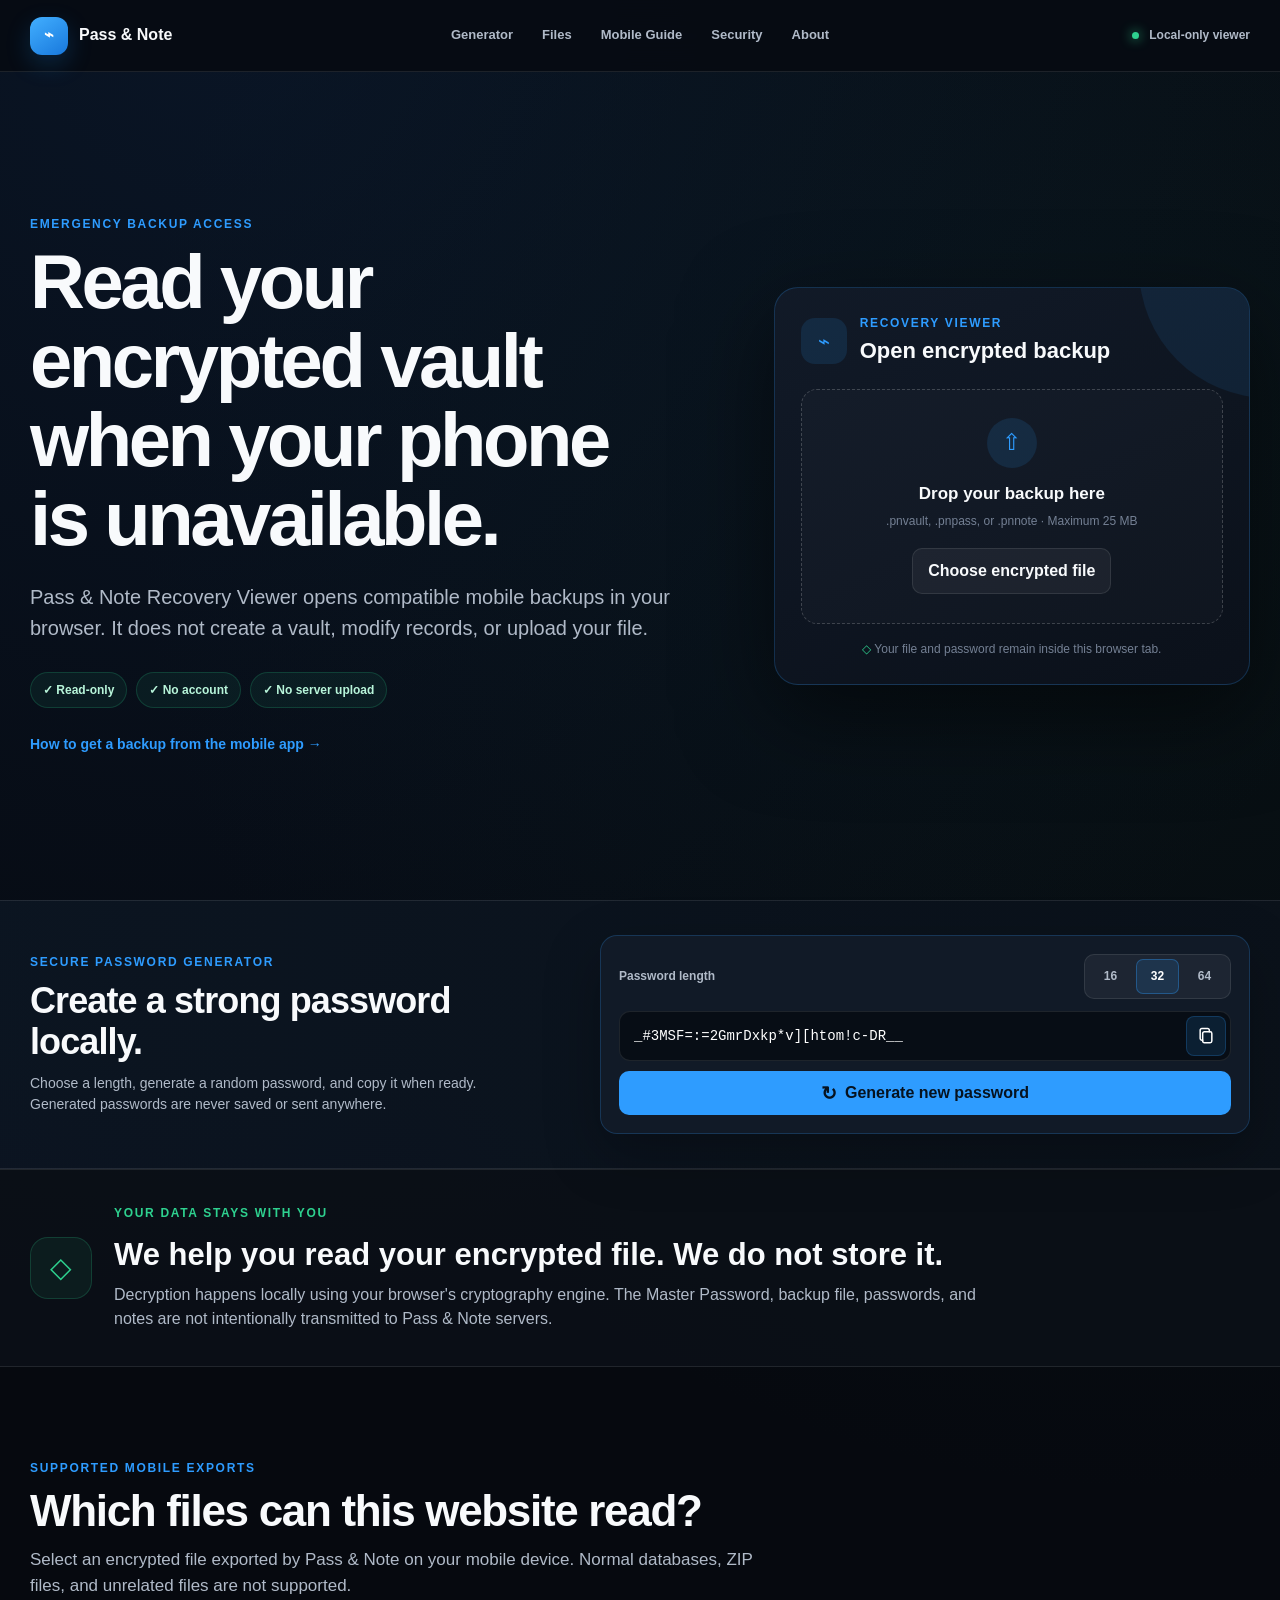
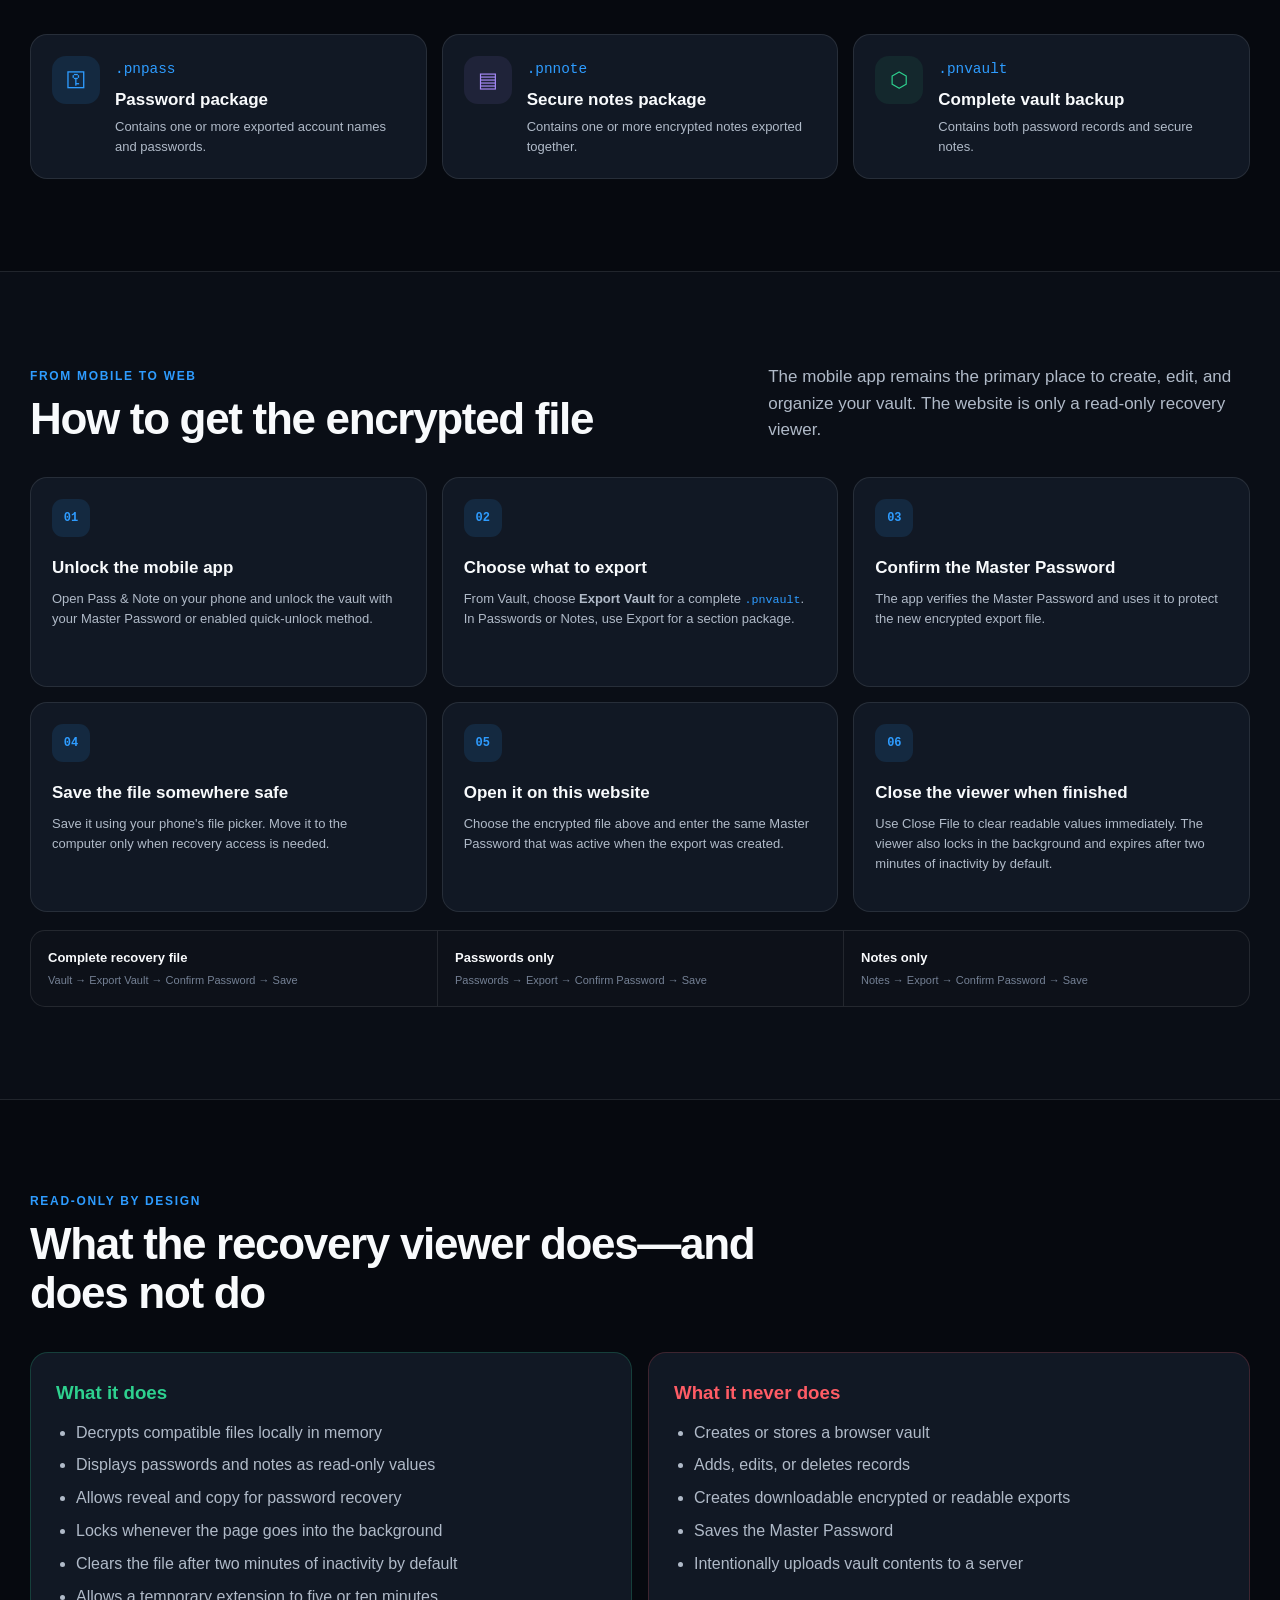
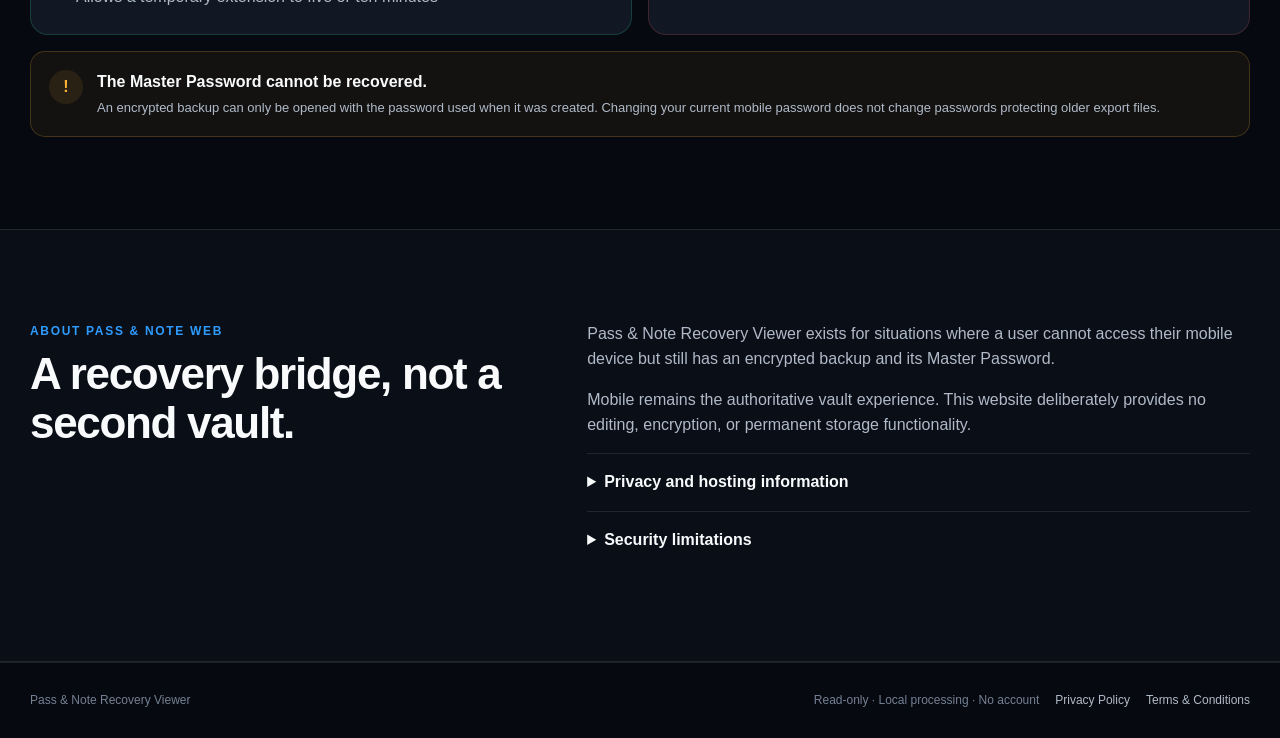
==== commit 4ceb0c3b: "privacy policy changes and termand condition" ====
--- a/index.html
+++ b/index.html
@@ -1 +1,597 @@
-<!doctype html><html lang="en"><head><meta charset="UTF-8"><meta name="viewport" content="width=device-width,initial-scale=1,viewport-fit=cover"><meta name="theme-color" content="#06090f"><meta name="description" content="Read Pass & Note encrypted backups locally when your mobile device is unavailable."><meta http-equiv="Content-Security-Policy" content="default-src 'self'; script-src 'self'; style-src 'self'; img-src 'self' data:; connect-src 'none'; object-src 'none'; base-uri 'none'; form-action 'none'"><title>Pass & Note Recovery Viewer</title><link rel="stylesheet" href="styles.css"></head><body><div id="landingView"><header class="site-header"><a class="brand" href="#top" aria-label="Pass and Note home"><span class="brand-icon">⌁</span> <span>Pass & Note</span></a><nav aria-label="Main navigation"><a href="#supported">Files</a> <a href="#mobile-guide">Mobile Guide</a> <a href="#security">Security</a> <a href="#about">About</a></nav><span class="local-status"><i></i> Local-only viewer</span></header><main id="top"><section class="hero page-width"><div class="hero-copy"><p class="eyebrow">EMERGENCY BACKUP ACCESS</p><h1>Read your encrypted vault when your phone is unavailable.</h1><p class="hero-text">Pass & Note Recovery Viewer opens compatible mobile backups in your browser. It does not create a vault, modify records, or upload your file.</p><div class="hero-points"><span>✓ Read-only</span> <span>✓ No account</span> <span>✓ No server upload</span></div><a class="text-link" href="#mobile-guide">How to get a backup from the mobile app →</a></div><div class="reader-card" id="readerCard"><div class="reader-heading"><span class="reader-icon">⌁</span><div><p class="eyebrow">RECOVERY VIEWER</p><h2>Open encrypted backup</h2></div></div><div class="drop-zone" id="dropZone"><input id="backupFile" type="file" accept=".pnvault,.pnpass,.pnnote" hidden> <span class="upload-icon">⇧</span> <strong>Drop your backup here</strong> <small>.pnvault, .pnpass, or .pnnote · Maximum 25 MB</small> <button class="secondary-button" id="chooseFile" type="button">Choose encrypted file</button></div><div id="selectedFile" class="selected-file hidden"><span class="file-icon">▤</span><div><strong id="selectedFileName"></strong> <small id="selectedFileMeta"></small></div><button id="removeFile" type="button" aria-label="Remove file">×</button></div><form id="decryptForm" class="decrypt-form hidden"><label for="backupPassword">Backup Master Password</label><div class="password-field"><input id="backupPassword" type="password" autocomplete="current-password" placeholder="Password used when the file was exported" required> <button id="toggleBackupPassword" class="eye-button" type="button" aria-label="Show password" title="Show password"><svg class="icon-eye-open" viewBox="0 0 24 24" aria-hidden="true"><path d="M2.2 12s3.6-6 9.8-6 9.8 6 9.8 6-3.6 6-9.8 6-9.8-6-9.8-6Z"/><circle cx="12" cy="12" r="2.8"/></svg> <svg class="icon-eye-off hidden" viewBox="0 0 24 24" aria-hidden="true"><path d="M4.5 7.5C3 9 2.2 12 2.2 12s3.6 6 9.8 6c1.7 0 3.2-.4 4.5-1"/><path d="M9.9 6.2c.7-.1 1.4-.2 2.1-.2 6.2 0 9.8 6 9.8 6s-.7 1.2-2 2.5"/><path d="m3 3 18 18"/></svg></button></div><p id="decryptError" class="form-error" role="alert"></p><button id="decryptButton" class="primary-button" type="submit">Read encrypted file</button></form><p class="reader-privacy"><span>◇</span> Your file and password remain inside this browser tab.</p></div></section><section class="trust-strip"><div class="page-width trust-content"><span class="shield-mark">◇</span><div><p class="eyebrow success">YOUR DATA STAYS WITH YOU</p><h2>We help you read your encrypted file. We do not store it.</h2><p>Decryption happens locally using your browser's cryptography engine. The Master Password, backup file, passwords, and notes are not intentionally transmitted to Pass & Note servers.</p></div></div></section><section id="supported" class="content-section page-width"><div class="section-heading"><p class="eyebrow">SUPPORTED MOBILE EXPORTS</p><h2>Which files can this website read?</h2><p>Select an encrypted file exported by Pass & Note on your mobile device. Normal databases, ZIP files, and unrelated files are not supported.</p></div><div class="format-grid"><article class="format-card blue"><span>⚿</span><div><code>.pnpass</code><h3>Password package</h3><p>Contains one or more exported account names and passwords.</p></div></article><article class="format-card violet"><span>▤</span><div><code>.pnnote</code><h3>Secure notes package</h3><p>Contains one or more encrypted notes exported together.</p></div></article><article class="format-card green"><span>⬡</span><div><code>.pnvault</code><h3>Complete vault backup</h3><p>Contains both password records and secure notes.</p></div></article></div></section><section id="mobile-guide" class="content-section guide-section"><div class="page-width"><div class="section-heading split-heading"><div><p class="eyebrow">FROM MOBILE TO WEB</p><h2>How to get the encrypted file</h2></div><p>The mobile app remains the primary place to create, edit, and organize your vault. The website is only a read-only recovery viewer.</p></div><div class="steps-grid"><article><span>01</span><h3>Unlock the mobile app</h3><p>Open Pass & Note on your phone and unlock the vault with your Master Password or enabled quick-unlock method.</p></article><article><span>02</span><h3>Choose what to export</h3><p>From Vault, choose <strong>Export Vault</strong> for a complete <code>.pnvault</code>. In Passwords or Notes, use Export for a section package.</p></article><article><span>03</span><h3>Confirm the Master Password</h3><p>The app verifies the Master Password and uses it to protect the new encrypted export file.</p></article><article><span>04</span><h3>Save the file somewhere safe</h3><p>Save it using your phone's file picker. Move it to the computer only when recovery access is needed.</p></article><article><span>05</span><h3>Open it on this website</h3><p>Choose the encrypted file above and enter the same Master Password that was active when the export was created.</p></article><article><span>06</span><h3>Close the viewer when finished</h3><p>Use Close File to clear readable values immediately. The viewer also locks in the background and expires after two minutes of inactivity by default.</p></article></div><div class="mobile-paths"><div><strong>Complete recovery file</strong> <span>Vault → Export Vault → Confirm Password → Save</span></div><div><strong>Passwords only</strong> <span>Passwords → Export → Confirm Password → Save</span></div><div><strong>Notes only</strong> <span>Notes → Export → Confirm Password → Save</span></div></div></div></section><section id="security" class="content-section page-width"><div class="section-heading"><p class="eyebrow">READ-ONLY BY DESIGN</p><h2>What the recovery viewer does—and does not do</h2></div><div class="security-grid"><div class="security-card positive"><h3>What it does</h3><ul><li>Decrypts compatible files locally in memory</li><li>Displays passwords and notes as read-only values</li><li>Allows reveal and copy for password recovery</li><li>Locks whenever the page goes into the background</li><li>Clears the file after two minutes of inactivity by default</li><li>Allows a temporary extension to five or ten minutes</li></ul></div><div class="security-card negative"><h3>What it never does</h3><ul><li>Creates or stores a browser vault</li><li>Adds, edits, or deletes records</li><li>Creates downloadable encrypted or readable exports</li><li>Saves the Master Password</li><li>Intentionally uploads vault contents to a server</li></ul></div></div><div class="warning-banner"><span>!</span><div><strong>The Master Password cannot be recovered.</strong><p>An encrypted backup can only be opened with the password used when it was created. Changing your current mobile password does not change passwords protecting older export files.</p></div></div></section><section id="about" class="content-section about-section"><div class="page-width about-grid"><div><p class="eyebrow">ABOUT PASS & NOTE WEB</p><h2>A recovery bridge, not a second vault.</h2></div><div class="about-copy"><p>Pass & Note Recovery Viewer exists for situations where a user cannot access their mobile device but still has an encrypted backup and its Master Password.</p><p>Mobile remains the authoritative vault experience. This website deliberately provides no editing, encryption, or permanent storage functionality.</p><details><summary>Privacy and hosting information</summary><p>Vault processing is local. Like every hosted website, the web host may receive ordinary connection information when serving files, such as IP address, time, and browser type. That is separate from the encrypted backup contents.</p></details><details><summary>Security limitations</summary><p>No website can protect against a compromised device, malicious browser extension, clipboard monitoring, screenshot, or someone using the computer while values are visible.</p></details></div></div></section></main><footer><div class="page-width footer-content"><span>Pass & Note Recovery Viewer</span> <span>Read-only · Local processing · No account</span></div></footer></div><div id="viewerView" class="viewer hidden"><header class="viewer-header"><div class="viewer-brand"><span class="brand-icon">⌁</span><div><strong>Recovery Viewer</strong> <small id="viewerFileName"></small></div></div><div class="viewer-actions"><span class="memory-badge"><i></i> In memory only</span> <span id="viewerTimer" class="viewer-timer">02:00</span> <button id="openSettings" class="secondary-button settings-button" type="button">⚙ Settings</button> <button id="closeFile" class="danger-button" type="button">Close File</button></div></header><main class="viewer-main"><section class="viewer-summary"><div><p class="eyebrow success">FILE DECRYPTED</p><h1 id="viewerTitle">Recovery data</h1><p id="viewerMeta"></p></div><div class="viewer-notice">Read-only mode. Changes and downloads are disabled.</div></section><nav id="viewerTabs" class="viewer-tabs" aria-label="Decrypted data"><button data-view="passwords" type="button">Passwords <b id="passwordCount">0</b></button> <button data-view="notes" type="button">Notes <b id="noteCount">0</b></button></nav><section id="passwordsView" class="data-view hidden"><div class="data-heading"><div><h2>Passwords</h2><p>Reveal or copy a value when needed. Nothing can be edited.</p></div></div><div id="passwordList" class="password-list"></div><div id="noPasswords" class="empty-state hidden">This file contains no passwords.</div></section><section id="notesView" class="data-view hidden"><div class="data-heading"><div><h2>Secure Notes</h2><p>Open a note to read its complete contents.</p></div></div><div id="notesList" class="notes-list"></div><div id="noNotes" class="empty-state hidden">This file contains no notes.</div></section></main></div><div id="privacyLock" class="lock-screen hidden"><div class="lock-card"><span class="lock-icon">◇</span><p class="eyebrow">PRIVACY LOCK</p><h1>File hidden</h1><p>Pass & Note went into the background. Enter the backup Master Password again to restore the read-only view.</p><form id="unlockForm"><label for="unlockPassword">Backup Master Password</label> <input id="unlockPassword" type="password" autocomplete="current-password" required><p id="unlockError" class="form-error" role="alert"></p><button class="primary-button" type="submit">Return to file</button> <button id="closeLockedFile" class="text-button" type="button">Close file instead</button></form></div></div><div id="noteModal" class="modal-layer hidden" role="dialog" aria-modal="true" aria-labelledby="noteModalTitle"><article class="note-modal"><button id="closeNoteModal" class="modal-close" type="button" aria-label="Close note">×</button><p class="eyebrow">READ-ONLY NOTE</p><h2 id="noteModalTitle"></h2><p id="noteModalDate" class="note-date"></p><div id="noteModalContent" class="note-content"></div></article></div><div id="settingsModal" class="modal-layer hidden" role="dialog" aria-modal="true" aria-labelledby="settingsTitle"><article class="note-modal settings-dialog"><button id="closeSettings" class="modal-close" type="button" aria-label="Close settings">×</button><p class="eyebrow">VIEWER SETTINGS</p><h2 id="settingsTitle">Inactivity timer</h2><p class="settings-description">The encrypted file and all readable values are cleared when this timer expires. Activity restarts the countdown. This choice applies only to the currently open file.</p><div id="timerOptions" class="timer-options"><button class="timer-option active" data-timeout="2" type="button"><span>2 minutes</span> <small>Safest · Default</small></button> <button class="timer-option" data-timeout="5" type="button"><span>5 minutes</span> <small>Balanced</small></button> <button class="timer-option" data-timeout="10" type="button"><span>10 minutes</span> <small>Extended</small></button></div><div class="warning-banner settings-risk"><span>!</span><div><strong>Longer sessions increase exposure.</strong><p>Privacy Lock still activates immediately whenever this page goes into the background.</p></div></div></article></div><div id="toast" class="toast" role="status"></div><script src="crypto.js"></script><script src="app.js"></script></body></html>+<!doctype html>
+<html lang="en">
+  <head>
+    <meta charset="UTF-8" />
+    <meta
+      name="viewport"
+      content="width=device-width,initial-scale=1,viewport-fit=cover"
+    />
+    <meta name="theme-color" content="#06090f" />
+    <meta
+      name="description"
+      content="Read Pass &amp; Note encrypted backups locally when your mobile device is unavailable."
+    />
+    <meta
+      http-equiv="Content-Security-Policy"
+      content="default-src 'self'; script-src 'self'; style-src 'self'; img-src 'self' data:; connect-src 'none'; object-src 'none'; base-uri 'none'; form-action 'none'"
+    />
+    <title>Pass &amp; Note Recovery Viewer</title>
+    <link rel="stylesheet" href="styles.css" />
+  </head>
+  <body>
+    <div id="landingView">
+      <header class="site-header">
+        <a class="brand" href="#top" aria-label="Pass and Note home"
+          ><span class="brand-icon">⌁</span> <span>Pass & Note</span></a
+        >
+        <nav aria-label="Main navigation">
+          <a href="#password-generator">Generator</a>
+          <a href="#supported">Files</a>
+          <a href="#mobile-guide">Mobile Guide</a>
+          <a href="#security">Security</a> <a href="#about">About</a>
+        </nav>
+        <span class="local-status"><i></i> Local-only viewer</span>
+      </header>
+      <main id="top">
+        <section class="hero page-width">
+          <div class="hero-copy">
+            <p class="eyebrow">EMERGENCY BACKUP ACCESS</p>
+            <h1>Read your encrypted vault when your phone is unavailable.</h1>
+            <p class="hero-text">
+              Pass & Note Recovery Viewer opens compatible mobile backups in
+              your browser. It does not create a vault, modify records, or
+              upload your file.
+            </p>
+            <div class="hero-points">
+              <span>✓ Read-only</span> <span>✓ No account</span>
+              <span>✓ No server upload</span>
+            </div>
+            <a class="text-link" href="#mobile-guide"
+              >How to get a backup from the mobile app →</a
+            >
+          </div>
+          <div class="reader-card" id="readerCard">
+            <div class="reader-heading">
+              <span class="reader-icon">⌁</span>
+              <div>
+                <p class="eyebrow">RECOVERY VIEWER</p>
+                <h2>Open encrypted backup</h2>
+              </div>
+            </div>
+            <div class="drop-zone" id="dropZone">
+              <input
+                id="backupFile"
+                type="file"
+                accept=".pnvault,.pnpass,.pnnote"
+                hidden
+              />
+              <span class="upload-icon">⇧</span>
+              <strong>Drop your backup here</strong>
+              <small>.pnvault, .pnpass, or .pnnote · Maximum 25 MB</small>
+              <button class="secondary-button" id="chooseFile" type="button">
+                Choose encrypted file
+              </button>
+            </div>
+            <div id="selectedFile" class="selected-file hidden">
+              <span class="file-icon">▤</span>
+              <div>
+                <strong id="selectedFileName"></strong>
+                <small id="selectedFileMeta"></small>
+              </div>
+              <button id="removeFile" type="button" aria-label="Remove file">
+                ×
+              </button>
+            </div>
+            <form id="decryptForm" class="decrypt-form hidden">
+              <label for="backupPassword">Backup Master Password</label>
+              <div class="password-field">
+                <input
+                  id="backupPassword"
+                  type="password"
+                  autocomplete="current-password"
+                  placeholder="Password used when the file was exported"
+                  required
+                />
+                <button
+                  id="toggleBackupPassword"
+                  class="eye-button"
+                  type="button"
+                  aria-label="Show password"
+                  title="Show password"
+                >
+                  <svg
+                    class="icon-eye-open"
+                    viewBox="0 0 24 24"
+                    aria-hidden="true"
+                  >
+                    <path
+                      d="M2.2 12s3.6-6 9.8-6 9.8 6 9.8 6-3.6 6-9.8 6-9.8-6-9.8-6Z"
+                    />
+                    <circle cx="12" cy="12" r="2.8" />
+                  </svg>
+                  <svg
+                    class="icon-eye-off hidden"
+                    viewBox="0 0 24 24"
+                    aria-hidden="true"
+                  >
+                    <path
+                      d="M4.5 7.5C3 9 2.2 12 2.2 12s3.6 6 9.8 6c1.7 0 3.2-.4 4.5-1"
+                    />
+                    <path
+                      d="M9.9 6.2c.7-.1 1.4-.2 2.1-.2 6.2 0 9.8 6 9.8 6s-.7 1.2-2 2.5"
+                    />
+                    <path d="m3 3 18 18" />
+                  </svg>
+                </button>
+              </div>
+              <p id="decryptError" class="form-error" role="alert"></p>
+              <button id="decryptButton" class="primary-button" type="submit">
+                Read encrypted file
+              </button>
+            </form>
+            <p class="reader-privacy">
+              <span>◇</span> Your file and password remain inside this browser
+              tab.
+            </p>
+          </div>
+        </section>
+        <section id="password-generator" class="generator-section">
+          <div class="page-width generator-layout">
+            <div class="generator-copy">
+              <p class="eyebrow">SECURE PASSWORD GENERATOR</p>
+              <h2>Create a strong password locally.</h2>
+              <p>
+                Choose a length, generate a random password, and copy it when
+                ready. Generated passwords are never saved or sent anywhere.
+              </p>
+            </div>
+            <div class="generator-card">
+              <div class="generator-toolbar">
+                <span id="generatorLengthLabel">Password length</span>
+                <div
+                  id="generatorLengths"
+                  class="generator-lengths"
+                  role="group"
+                  aria-labelledby="generatorLengthLabel"
+                >
+                  <button data-length="16" type="button" aria-pressed="false">
+                    16
+                  </button>
+                  <button
+                    class="active"
+                    data-length="32"
+                    type="button"
+                    aria-pressed="true"
+                  >
+                    32
+                  </button>
+                  <button data-length="64" type="button" aria-pressed="false">
+                    64
+                  </button>
+                </div>
+              </div>
+              <div class="generator-field">
+                <input
+                  id="generatedPassword"
+                  readonly="readonly"
+                  spellcheck="false"
+                  aria-label="Generated password"
+                />
+                <button
+                  id="copyGeneratedPassword"
+                  class="generator-icon-button"
+                  type="button"
+                  aria-label="Copy generated password"
+                  title="Copy generated password"
+                >
+                  <svg viewBox="0 0 24 24" aria-hidden="true">
+                    <rect x="8" y="7" width="11" height="13" rx="2" />
+                    <path
+                      d="M16 7V5a2 2 0 0 0-2-2H7a2 2 0 0 0-2 2v10a2 2 0 0 0 2 2h1"
+                    />
+                  </svg>
+                </button>
+              </div>
+              <button
+                id="generatePassword"
+                class="generator-button"
+                type="button"
+              >
+                <span aria-hidden="true">↻</span> Generate new password
+              </button>
+            </div>
+          </div>
+        </section>
+        <section class="trust-strip">
+          <div class="page-width trust-content">
+            <span class="shield-mark">◇</span>
+            <div>
+              <p class="eyebrow success">YOUR DATA STAYS WITH YOU</p>
+              <h2>We help you read your encrypted file. We do not store it.</h2>
+              <p>
+                Decryption happens locally using your browser's cryptography
+                engine. The Master Password, backup file, passwords, and notes
+                are not intentionally transmitted to Pass & Note servers.
+              </p>
+            </div>
+          </div>
+        </section>
+        <section id="supported" class="content-section page-width">
+          <div class="section-heading">
+            <p class="eyebrow">SUPPORTED MOBILE EXPORTS</p>
+            <h2>Which files can this website read?</h2>
+            <p>
+              Select an encrypted file exported by Pass & Note on your mobile
+              device. Normal databases, ZIP files, and unrelated files are not
+              supported.
+            </p>
+          </div>
+          <div class="format-grid">
+            <article class="format-card blue">
+              <span>⚿</span>
+              <div>
+                <code>.pnpass</code>
+                <h3>Password package</h3>
+                <p>
+                  Contains one or more exported account names and passwords.
+                </p>
+              </div>
+            </article>
+            <article class="format-card violet">
+              <span>▤</span>
+              <div>
+                <code>.pnnote</code>
+                <h3>Secure notes package</h3>
+                <p>Contains one or more encrypted notes exported together.</p>
+              </div>
+            </article>
+            <article class="format-card green">
+              <span>⬡</span>
+              <div>
+                <code>.pnvault</code>
+                <h3>Complete vault backup</h3>
+                <p>Contains both password records and secure notes.</p>
+              </div>
+            </article>
+          </div>
+        </section>
+        <section id="mobile-guide" class="content-section guide-section">
+          <div class="page-width">
+            <div class="section-heading split-heading">
+              <div>
+                <p class="eyebrow">FROM MOBILE TO WEB</p>
+                <h2>How to get the encrypted file</h2>
+              </div>
+              <p>
+                The mobile app remains the primary place to create, edit, and
+                organize your vault. The website is only a read-only recovery
+                viewer.
+              </p>
+            </div>
+            <div class="steps-grid">
+              <article>
+                <span>01</span>
+                <h3>Unlock the mobile app</h3>
+                <p>
+                  Open Pass & Note on your phone and unlock the vault with your
+                  Master Password or enabled quick-unlock method.
+                </p>
+              </article>
+              <article>
+                <span>02</span>
+                <h3>Choose what to export</h3>
+                <p>
+                  From Vault, choose <strong>Export Vault</strong> for a
+                  complete <code>.pnvault</code>. In Passwords or Notes, use
+                  Export for a section package.
+                </p>
+              </article>
+              <article>
+                <span>03</span>
+                <h3>Confirm the Master Password</h3>
+                <p>
+                  The app verifies the Master Password and uses it to protect
+                  the new encrypted export file.
+                </p>
+              </article>
+              <article>
+                <span>04</span>
+                <h3>Save the file somewhere safe</h3>
+                <p>
+                  Save it using your phone's file picker. Move it to the
+                  computer only when recovery access is needed.
+                </p>
+              </article>
+              <article>
+                <span>05</span>
+                <h3>Open it on this website</h3>
+                <p>
+                  Choose the encrypted file above and enter the same Master
+                  Password that was active when the export was created.
+                </p>
+              </article>
+              <article>
+                <span>06</span>
+                <h3>Close the viewer when finished</h3>
+                <p>
+                  Use Close File to clear readable values immediately. The
+                  viewer also locks in the background and expires after two
+                  minutes of inactivity by default.
+                </p>
+              </article>
+            </div>
+            <div class="mobile-paths">
+              <div>
+                <strong>Complete recovery file</strong>
+                <span>Vault → Export Vault → Confirm Password → Save</span>
+              </div>
+              <div>
+                <strong>Passwords only</strong>
+                <span>Passwords → Export → Confirm Password → Save</span>
+              </div>
+              <div>
+                <strong>Notes only</strong>
+                <span>Notes → Export → Confirm Password → Save</span>
+              </div>
+            </div>
+          </div>
+        </section>
+        <section id="security" class="content-section page-width">
+          <div class="section-heading">
+            <p class="eyebrow">READ-ONLY BY DESIGN</p>
+            <h2>What the recovery viewer does—and does not do</h2>
+          </div>
+          <div class="security-grid">
+            <div class="security-card positive">
+              <h3>What it does</h3>
+              <ul>
+                <li>Decrypts compatible files locally in memory</li>
+                <li>Displays passwords and notes as read-only values</li>
+                <li>Allows reveal and copy for password recovery</li>
+                <li>Locks whenever the page goes into the background</li>
+                <li>
+                  Clears the file after two minutes of inactivity by default
+                </li>
+                <li>Allows a temporary extension to five or ten minutes</li>
+              </ul>
+            </div>
+            <div class="security-card negative">
+              <h3>What it never does</h3>
+              <ul>
+                <li>Creates or stores a browser vault</li>
+                <li>Adds, edits, or deletes records</li>
+                <li>Creates downloadable encrypted or readable exports</li>
+                <li>Saves the Master Password</li>
+                <li>Intentionally uploads vault contents to a server</li>
+              </ul>
+            </div>
+          </div>
+          <div class="warning-banner">
+            <span>!</span>
+            <div>
+              <strong>The Master Password cannot be recovered.</strong>
+              <p>
+                An encrypted backup can only be opened with the password used
+                when it was created. Changing your current mobile password does
+                not change passwords protecting older export files.
+              </p>
+            </div>
+          </div>
+        </section>
+        <section id="about" class="content-section about-section">
+          <div class="page-width about-grid">
+            <div>
+              <p class="eyebrow">ABOUT PASS & NOTE WEB</p>
+              <h2>A recovery bridge, not a second vault.</h2>
+            </div>
+            <div class="about-copy">
+              <p>
+                Pass & Note Recovery Viewer exists for situations where a user
+                cannot access their mobile device but still has an encrypted
+                backup and its Master Password.
+              </p>
+              <p>
+                Mobile remains the authoritative vault experience. This website
+                deliberately provides no editing, encryption, or permanent
+                storage functionality.
+              </p>
+              <details>
+                <summary>Privacy and hosting information</summary>
+                <p>
+                  Vault processing is local. Like every hosted website, the web
+                  host may receive ordinary connection information when serving
+                  files, such as IP address, time, and browser type. That is
+                  separate from the encrypted backup contents.
+                </p>
+              </details>
+              <details>
+                <summary>Security limitations</summary>
+                <p>
+                  No website can protect against a compromised device, malicious
+                  browser extension, clipboard monitoring, screenshot, or
+                  someone using the computer while values are visible.
+                </p>
+              </details>
+            </div>
+          </div>
+        </section>
+      </main>
+      <footer>
+        <div class="page-width footer-content">
+          <span>Pass & Note Recovery Viewer</span>
+          <div class="footer-meta">
+            <span>Read-only · Local processing · No account</span>
+            <nav class="footer-links" aria-label="Legal">
+              <a href="/privacy">Privacy Policy</a>
+              <a href="/terms">Terms &amp; Conditions</a>
+            </nav>
+          </div>
+        </div>
+      </footer>
+    </div>
+    <div id="viewerView" class="viewer hidden">
+      <header class="viewer-header">
+        <div class="viewer-brand">
+          <span class="brand-icon">⌁</span>
+          <div>
+            <strong>Recovery Viewer</strong> <small id="viewerFileName"></small>
+          </div>
+        </div>
+        <div class="viewer-actions">
+          <span class="memory-badge"><i></i> In memory only</span>
+          <span id="viewerTimer" class="viewer-timer">02:00</span>
+          <button
+            id="openSettings"
+            class="secondary-button settings-button"
+            type="button"
+          >
+            ⚙ Settings
+          </button>
+          <button id="closeFile" class="danger-button" type="button">
+            Close File
+          </button>
+        </div>
+      </header>
+      <main class="viewer-main">
+        <section class="viewer-summary">
+          <div>
+            <p class="eyebrow success">FILE DECRYPTED</p>
+            <h1 id="viewerTitle">Recovery data</h1>
+            <p id="viewerMeta"></p>
+          </div>
+          <div class="viewer-notice">
+            Read-only mode. Changes and downloads are disabled.
+          </div>
+        </section>
+        <nav id="viewerTabs" class="viewer-tabs" aria-label="Decrypted data">
+          <button data-view="passwords" type="button">
+            Passwords <b id="passwordCount">0</b>
+          </button>
+          <button data-view="notes" type="button">
+            Notes <b id="noteCount">0</b>
+          </button>
+        </nav>
+        <section id="passwordsView" class="data-view hidden">
+          <div class="data-heading">
+            <div>
+              <h2>Passwords</h2>
+              <p>Reveal or copy a value when needed. Nothing can be edited.</p>
+            </div>
+          </div>
+          <div id="passwordList" class="password-list"></div>
+          <div id="noPasswords" class="empty-state hidden">
+            This file contains no passwords.
+          </div>
+        </section>
+        <section id="notesView" class="data-view hidden">
+          <div class="data-heading">
+            <div>
+              <h2>Secure Notes</h2>
+              <p>Open a note to read its complete contents.</p>
+            </div>
+          </div>
+          <div id="notesList" class="notes-list"></div>
+          <div id="noNotes" class="empty-state hidden">
+            This file contains no notes.
+          </div>
+        </section>
+      </main>
+    </div>
+    <div id="privacyLock" class="lock-screen hidden">
+      <div class="lock-card">
+        <span class="lock-icon">◇</span>
+        <p class="eyebrow">PRIVACY LOCK</p>
+        <h1>File hidden</h1>
+        <p>
+          Pass & Note went into the background. Enter the backup Master Password
+          again to restore the read-only view.
+        </p>
+        <form id="unlockForm">
+          <label for="unlockPassword">Backup Master Password</label>
+          <input
+            id="unlockPassword"
+            type="password"
+            autocomplete="current-password"
+            required
+          />
+          <p id="unlockError" class="form-error" role="alert"></p>
+          <button class="primary-button" type="submit">Return to file</button>
+          <button id="closeLockedFile" class="text-button" type="button">
+            Close file instead
+          </button>
+        </form>
+      </div>
+    </div>
+    <div
+      id="noteModal"
+      class="modal-layer hidden"
+      role="dialog"
+      aria-modal="true"
+      aria-labelledby="noteModalTitle"
+    >
+      <article class="note-modal">
+        <button
+          id="closeNoteModal"
+          class="modal-close"
+          type="button"
+          aria-label="Close note"
+        >
+          ×
+        </button>
+        <p class="eyebrow">READ-ONLY NOTE</p>
+        <h2 id="noteModalTitle"></h2>
+        <p id="noteModalDate" class="note-date"></p>
+        <div id="noteModalContent" class="note-content"></div>
+      </article>
+    </div>
+    <div
+      id="settingsModal"
+      class="modal-layer hidden"
+      role="dialog"
+      aria-modal="true"
+      aria-labelledby="settingsTitle"
+    >
+      <article class="note-modal settings-dialog">
+        <button
+          id="closeSettings"
+          class="modal-close"
+          type="button"
+          aria-label="Close settings"
+        >
+          ×
+        </button>
+        <p class="eyebrow">VIEWER SETTINGS</p>
+        <h2 id="settingsTitle">Inactivity timer</h2>
+        <p class="settings-description">
+          The encrypted file and all readable values are cleared when this timer
+          expires. Activity restarts the countdown. This choice applies only to
+          the currently open file.
+        </p>
+        <div id="timerOptions" class="timer-options">
+          <button class="timer-option active" data-timeout="2" type="button">
+            <span>2 minutes</span> <small>Safest · Default</small>
+          </button>
+          <button class="timer-option" data-timeout="5" type="button">
+            <span>5 minutes</span> <small>Balanced</small>
+          </button>
+          <button class="timer-option" data-timeout="10" type="button">
+            <span>10 minutes</span> <small>Extended</small>
+          </button>
+        </div>
+        <div class="warning-banner settings-risk">
+          <span>!</span>
+          <div>
+            <strong>Longer sessions increase exposure.</strong>
+            <p>
+              Privacy Lock still activates immediately whenever this page goes
+              into the background.
+            </p>
+          </div>
+        </div>
+      </article>
+    </div>
+    <div id="toast" class="toast" role="status"></div>
+    <script src="crypto.js"></script>
+    <script src="app.js"></script>
+  </body>
+</html>
--- a/styles.css
+++ b/styles.css
@@ -1 +1,1671 @@
-:root{--background:#06090f;--surface:#0d121b;--card:#111824;--elevated:#172130;--field:#ffffff0d;--text:#f8fafc;--secondary:#b0bac8;--muted:#748094;--accent:#2e9cff;--accent-soft:#2e9cff20;--success:#2ed18f;--warning:#ffb338;--danger:#ff5c65;--border:#ffffff18;--page:1220px}*{box-sizing:border-box}html{scroll-behavior:smooth;background:var(--background)}body{min-height:100vh;margin:0;overflow-x:hidden;color:var(--text);background:radial-gradient(circle at 18% 0,#12315a4d,transparent 32%),radial-gradient(circle at 90% 12%,#12352d35,transparent 28%),var(--background);font:16px/1.55 ui-rounded,"SF Pro Rounded",-apple-system,BlinkMacSystemFont,"Segoe UI",sans-serif}button,input{font:inherit}a,button{-webkit-tap-highlight-color:transparent;touch-action:manipulation}button{color:inherit;cursor:pointer}a{color:inherit;text-decoration:none}code{color:var(--accent);font:0.9em ui-monospace,SFMono-Regular,Menlo,monospace}.hidden{display:none!important}.page-width{width:min(calc(100% - 40px),var(--page));margin-inline:auto}.eyebrow{margin:0 0 8px;color:var(--accent);font-size:12px;font-weight:800;letter-spacing:.14em}.eyebrow.success{color:var(--success)}.site-header{position:sticky;top:0;z-index:10;height:72px;display:grid;grid-template-columns:1fr auto 1fr;align-items:center;padding-inline:max(22px,calc((100vw - var(--page))/ 2));background:#070b12e8;border-bottom:1px solid var(--border);backdrop-filter:blur(18px)}.brand,.viewer-brand{display:flex;align-items:center;gap:11px;font-weight:800}.brand-icon{width:38px;height:38px;display:grid;place-items:center;color:#fff;background:linear-gradient(145deg,#42afff,#1878dc);border-radius:12px;box-shadow:0 9px 25px #1689ee38}.site-header nav{display:flex;gap:5px}.site-header nav a{padding:9px 12px;color:var(--secondary);border-radius:9px;font-size:13px;font-weight:650}.site-header nav a.active,.site-header nav a:hover{color:var(--text);background:var(--field)}.site-header nav a.active{color:#d9edff;background:var(--accent-soft);box-shadow:inset 0 0 0 1px #2e9cff42}.site-header nav a:focus-visible{outline:2px solid var(--accent);outline-offset:2px}.local-status{justify-self:end;color:var(--secondary);font-size:12px;font-weight:700}.local-status i,.memory-badge i{display:inline-block;width:7px;height:7px;margin-right:7px;background:var(--success);border-radius:50%;box-shadow:0 0 12px var(--success)}.hero{min-height:calc(100vh - 72px);display:grid;grid-template-columns:minmax(0,1.05fr) minmax(390px,0.78fr);align-items:center;gap:clamp(45px,8vw,110px);padding-block:68px}.hero-copy h1{max-width:730px;margin:0;font-size:clamp(42px, 6vw, 76px);line-height:1.04;letter-spacing:-.045em}.hero-text{max-width:650px;margin:24px 0 0;color:var(--secondary);font-size:clamp(17px, 1.8vw, 20px)}.hero-points{display:flex;flex-wrap:wrap;gap:9px;margin-top:28px}.hero-points span{padding:8px 12px;color:#b8f5da;background:#2ed18f12;border:1px solid #2ed18f30;border-radius:999px;font-size:12px;font-weight:750}.text-link{display:inline-block;margin-top:26px;color:var(--accent);font-size:14px;font-weight:700}.reader-card{position:relative;padding:26px;overflow:hidden;background:linear-gradient(155deg,#121b28f5,#0b111bf7);border:1px solid #2e9cff38;border-radius:24px;box-shadow:0 30px 90px #0008}.reader-card::before{content:"";position:absolute;width:260px;height:260px;right:-150px;top:-150px;background:#2e9cff18;border-radius:50%}.reader-heading{position:relative;display:flex;align-items:center;gap:13px;margin-bottom:20px}.reader-heading h2{margin:0;font-size:22px}.reader-heading .eyebrow{margin-bottom:2px}.reader-icon,.upload-icon{display:grid;place-items:center;color:var(--accent);background:var(--accent-soft)}.reader-icon{width:46px;height:46px;border-radius:14px;font-size:20px}.drop-zone{min-height:235px;display:flex;flex-direction:column;align-items:center;justify-content:center;padding:25px;text-align:center;background:#ffffff05;border:1px dashed #ffffff30;border-radius:16px;transition:160ms ease}.drop-zone.dragging{background:var(--accent-soft);border-color:var(--accent);transform:scale(1.01)}.upload-icon{width:50px;height:50px;margin-bottom:13px;border-radius:50%;font-size:23px}.drop-zone strong{font-size:17px}.drop-zone small{margin:5px 0 17px;color:var(--muted);font-size:12px}.danger-button,.primary-button,.secondary-button,.text-button{border-radius:10px;font-weight:750}.primary-button{width:100%;padding:13px 17px;color:#04121f;background:var(--accent);border:0}.primary-button:hover{background:#55aeff}.primary-button:disabled{opacity:.55;cursor:wait}.secondary-button{padding:10px 15px;color:var(--text);background:var(--field);border:1px solid var(--border)}.danger-button{padding:10px 14px;color:var(--danger);background:#ff5c6512;border:1px solid #ff5c6538}.text-button{width:100%;margin-top:9px;padding:10px;color:var(--secondary);background:0 0;border:0}.selected-file{display:grid;grid-template-columns:auto 1fr auto;align-items:center;gap:12px;padding:14px;background:#2ed18f0d;border:1px solid #2ed18f2e;border-radius:13px}.file-icon{width:42px;height:42px;display:grid;place-items:center;color:var(--success);background:#2ed18f16;border-radius:11px}.selected-file div{min-width:0}.selected-file small,.selected-file strong{display:block;overflow:hidden;text-overflow:ellipsis;white-space:nowrap}.selected-file small{margin-top:2px;color:var(--secondary)}.selected-file button{width:34px;height:34px;color:var(--muted);background:0 0;border:0;font-size:23px}.decrypt-form{margin-top:17px}.decrypt-form label,.lock-card label{display:block;margin-bottom:7px;color:var(--secondary);font-size:13px;font-weight:700}.password-field{position:relative}.lock-card input,.password-field input{width:100%;padding:13px 48px 13px 14px;color:var(--text);background:var(--field);border:1px solid var(--border);border-radius:10px;outline:0}.lock-card input{padding-right:14px}.lock-card input:focus,.password-field input:focus{border-color:var(--accent);box-shadow:0 0 0 4px var(--accent-soft)}.eye-button{position:absolute;top:50%;right:4px;width:40px;height:40px;display:grid;place-items:center;color:#fff;background:0 0;border:0;border-radius:8px;transform:translateY(-50%)}.eye-button:hover{color:#fff;background:var(--accent-soft)}.eye-button svg,.password-actions svg{width:18px;height:18px;fill:none;stroke:currentColor;stroke-width:1.8;stroke-linecap:round;stroke-linejoin:round}.eye-button svg{width:20px;height:20px}.form-error{min-height:20px;margin:7px 0;color:var(--danger);font-size:12px}.reader-privacy{margin:16px 0 0;color:var(--muted);text-align:center;font-size:12px}.reader-privacy span{color:var(--success)}.about-section,.guide-section,.trust-strip{border-block:1px solid var(--border);background:#0b1119bd}.trust-content{display:grid;grid-template-columns:auto 1fr;align-items:center;gap:22px;padding-block:34px}.shield-mark{width:62px;height:62px;display:grid;place-items:center;color:var(--success);background:#2ed18f12;border:1px solid #2ed18f32;border-radius:18px;font-size:28px}.trust-content h2{margin:0 0 4px;font-size:clamp(22px, 3vw, 31px)}.trust-content p:not(.eyebrow){max-width:900px;margin:0;color:var(--secondary)}.content-section{scroll-margin-top:72px;padding-block:92px}.section-heading{max-width:760px;margin-bottom:34px}.about-grid h2,.section-heading h2{margin:0;font-size:clamp(30px, 4vw, 44px);line-height:1.12;letter-spacing:-.03em}.section-heading>p:not(.eyebrow){margin:12px 0 0;color:var(--secondary);font-size:17px}.format-grid,.steps-grid{display:grid;grid-template-columns:repeat(3,minmax(0,1fr));gap:15px}.format-card{display:grid;grid-template-columns:auto 1fr;gap:15px;padding:21px;background:var(--card);border:1px solid var(--border);border-radius:17px}.format-card>span{width:48px;height:48px;display:grid;place-items:center;border-radius:14px;font-size:21px}.format-card.blue>span{color:var(--accent);background:var(--accent-soft)}.format-card.violet>span{color:#a78bfa;background:#a78bfa18}.format-card.green>span{color:var(--success);background:#2ed18f16}.format-card h3{margin:6px 0 4px;font-size:17px}.format-card p{margin:0;color:var(--secondary);font-size:13px}.split-heading{max-width:none;display:grid;grid-template-columns:1fr 0.7fr;align-items:end;gap:50px}.split-heading>p{margin:0!important}.steps-grid article{min-height:210px;padding:21px;background:var(--card);border:1px solid var(--border);border-radius:17px}.steps-grid article>span{width:38px;height:38px;display:grid;place-items:center;color:var(--accent);background:var(--accent-soft);border-radius:11px;font:800 12px ui-monospace,SFMono-Regular,Menlo,monospace}.steps-grid h3{margin:18px 0 7px;font-size:17px}.steps-grid p{margin:0;color:var(--secondary);font-size:13px}.mobile-paths{display:grid;grid-template-columns:repeat(3,minmax(0,1fr));margin-top:18px;overflow:hidden;background:#ffffff04;border:1px solid var(--border);border-radius:15px}.mobile-paths div{padding:17px}.mobile-paths div+div{border-left:1px solid var(--border)}.mobile-paths span,.mobile-paths strong{display:block}.mobile-paths strong{font-size:13px}.mobile-paths span{margin-top:4px;color:var(--muted);font-size:11px}.security-grid{display:grid;grid-template-columns:1fr 1fr;gap:16px}.security-card{padding:25px;background:var(--card);border:1px solid var(--border);border-radius:18px}.security-card.positive{border-color:#2ed18f35}.security-card.negative{border-color:#ff5c6530}.security-card h3{margin:0 0 14px}.security-card.positive h3{color:var(--success)}.security-card.negative h3{color:var(--danger)}.security-card ul{margin:0;padding-left:20px;color:var(--secondary)}.security-card li+li{margin-top:8px}.warning-banner{display:grid;grid-template-columns:auto 1fr;gap:14px;margin-top:16px;padding:18px;background:#ffb3380e;border:1px solid #ffb33835;border-radius:15px}.warning-banner>span{width:34px;height:34px;display:grid;place-items:center;color:var(--warning);background:#ffb33818;border-radius:50%;font-weight:900}.warning-banner p{margin:3px 0 0;color:var(--secondary);font-size:13px}.about-grid{display:grid;grid-template-columns:0.72fr 1fr;gap:80px}.about-copy>p{margin:0 0 16px;color:var(--secondary)}.about-copy details{border-top:1px solid var(--border)}.about-copy summary{padding:16px 0;cursor:pointer;font-weight:700}.about-copy details p{margin:0 0 18px;color:var(--secondary)}footer{padding-block:28px;border-top:1px solid var(--border)}.footer-content{display:flex;justify-content:space-between;gap:20px;color:var(--muted);font-size:12px}.viewer{min-height:100vh;min-height:100dvh;background:radial-gradient(circle at 50% -20%,#14345a42,transparent 38%),var(--background)}.viewer-header{position:sticky;top:0;z-index:10;min-height:72px;display:flex;align-items:center;justify-content:space-between;gap:20px;padding:12px max(22px,calc((100vw - 1120px)/ 2));background:#070b12ee;border-bottom:1px solid var(--border);backdrop-filter:blur(18px)}.viewer-brand>div{min-width:0}.viewer-brand small,.viewer-brand strong{display:block}.viewer-brand small{max-width:380px;overflow:hidden;color:var(--muted);text-overflow:ellipsis;white-space:nowrap}.viewer-actions{display:flex;align-items:center;gap:10px}.memory-badge{color:var(--secondary);font-size:12px;font-weight:700}.viewer-timer{min-width:55px;color:var(--success);font:750 13px ui-monospace,SFMono-Regular,Menlo,monospace}.viewer-timer.warning{color:var(--warning)}.settings-button{padding:9px 12px;font-size:12px}.viewer-main{width:min(calc(100% - 40px),1120px);margin-inline:auto;padding-block:52px 90px}.viewer-summary{display:flex;align-items:flex-end;justify-content:space-between;gap:25px;margin-bottom:28px}.viewer-summary h1{margin:0;font-size:clamp(32px, 5vw, 48px);letter-spacing:-.035em}.viewer-summary>div>p:not(.eyebrow){margin:8px 0 0;color:var(--secondary)}.viewer-notice{padding:10px 13px;color:var(--accent);background:var(--accent-soft);border:1px solid #2e9cff30;border-radius:10px;font-size:12px;font-weight:700}.viewer-tabs{display:inline-flex;gap:5px;margin-bottom:25px;padding:5px;background:var(--field);border:1px solid var(--border);border-radius:12px}.viewer-tabs button{padding:9px 14px;color:var(--secondary);background:0 0;border:0;border-radius:8px;font-weight:700}.viewer-tabs button.active{color:var(--text);background:var(--elevated)}.viewer-tabs b{display:inline-grid;min-width:21px;height:21px;margin-left:5px;place-items:center;color:var(--muted);background:#ffffff0c;border-radius:999px;font-size:10px}.data-heading{margin-bottom:16px}.data-heading h2{margin:0;font-size:25px}.data-heading p{margin:4px 0 0;color:var(--secondary)}.password-list{overflow:hidden;background:var(--card);border:1px solid var(--border);border-radius:17px}.password-row{display:grid;grid-template-columns:minmax(150px,1fr) minmax(180px,1fr) auto;align-items:center;gap:18px;padding:15px 17px;border-top:1px solid var(--border)}.password-row:first-child{border-top:0}.password-account,.password-secret{min-width:0;overflow:hidden;text-overflow:ellipsis;white-space:nowrap}.password-account{font-weight:700}.password-secret{color:var(--secondary);font:14px ui-monospace,SFMono-Regular,Menlo,monospace}.password-actions{display:flex;align-items:center;justify-content:flex-end;align-self:center;gap:7px}.password-actions button{width:42px;height:42px;display:inline-flex;flex:0 0 42px;align-items:center;justify-content:center;padding:0;color:#fff;background:#ffffff0b;border:1px solid #ffffff30;border-radius:9px}.password-actions button span{display:none}.password-actions button svg{width:20px;height:20px;stroke:#fff}.password-actions button:hover{background:#2e9cff2c;border-color:#ffffff7a}.password-actions button.copied{color:var(--success);background:#2ed18f16;border-color:#2ed18f38}.notes-list{display:grid;grid-template-columns:repeat(2,minmax(0,1fr));gap:14px}.note-card{min-height:155px;padding:19px;text-align:left;background:var(--card);border:1px solid var(--border);border-radius:16px}.note-card:hover{border-color:#2e9cff60;transform:translateY(-1px)}.note-card h3{margin:0 0 8px;font-size:18px}.note-card p{display:-webkit-box;margin:0;overflow:hidden;color:var(--secondary);white-space:pre-wrap;-webkit-box-orient:vertical;-webkit-line-clamp:3}.note-card small{display:block;margin-top:13px;color:var(--muted)}.empty-state{padding:30px;color:var(--secondary);text-align:center;background:var(--card);border:1px solid var(--border);border-radius:16px}.lock-screen,.modal-layer{position:fixed;inset:0;z-index:30;display:grid;place-items:center;padding:20px;background:#03060bd9;backdrop-filter:blur(20px)}.lock-card,.note-modal{position:relative;width:min(100%,480px);padding:32px;background:linear-gradient(155deg,#131b28,#0c121c);border:1px solid var(--border);border-radius:23px;box-shadow:0 35px 100px #000b}.lock-icon{width:58px;height:58px;display:grid;margin-bottom:21px;place-items:center;color:var(--accent);background:var(--accent-soft);border-radius:17px;font-size:25px}.lock-card h1{margin:0;font-size:32px}.lock-card>p:not(.eyebrow){margin:10px 0 24px;color:var(--secondary)}.modal-layer{z-index:40}.note-modal{width:min(100%,680px);max-height:86vh;overflow:auto}.modal-close{position:absolute;top:16px;right:16px;width:38px;height:38px;color:var(--muted);background:0 0;border:0;font-size:25px}.note-modal h2{margin:0;padding-right:40px;font-size:26px}.note-date{margin:6px 0 20px;color:var(--muted);font-size:12px}.note-content{color:var(--secondary);white-space:pre-wrap;overflow-wrap:anywhere}.settings-dialog{width:min(100%,590px)}.settings-description{margin:8px 0 20px;color:var(--secondary)}.timer-options{display:grid;grid-template-columns:repeat(3,minmax(0,1fr));gap:10px}.timer-option{padding:15px 12px;text-align:left;background:var(--field);border:1px solid var(--border);border-radius:12px}.timer-option:hover{border-color:#2e9cff60}.timer-option.active{background:var(--accent-soft);border-color:var(--accent);box-shadow:0 0 0 3px #2e9cff10}.timer-option small,.timer-option span{display:block}.timer-option span{font-weight:800}.timer-option small{margin-top:3px;color:var(--muted);font-size:10px}.settings-risk{margin-top:16px}.toast{position:fixed;top:90px;right:22px;z-index:50;width:min(360px,calc(100% - 32px));padding:14px 17px;color:var(--text);background:#151e2bee;border:1px solid #2e9cff45;border-radius:12px;box-shadow:0 22px 70px #0009;opacity:0;pointer-events:none;transform:translateX(25px);transition:180ms ease}.toast.show{opacity:1;transform:translateX(0)}@media (max-width:900px){.site-header{height:auto;grid-template-columns:1fr auto;gap:8px 14px;padding-block:10px 8px}.site-header nav{grid-column:1/-1;display:flex;width:100%;overflow-x:auto;overscroll-behavior-inline:contain;scrollbar-width:none}.site-header nav::-webkit-scrollbar{display:none}.site-header nav a{min-height:40px;display:inline-flex;flex:0 0 auto;align-items:center}.hero{min-height:auto;grid-template-columns:1fr;gap:45px}.hero-copy h1{max-width:800px}.reader-card{width:min(100%,600px)}.format-grid,.steps-grid{grid-template-columns:repeat(2,minmax(0,1fr))}.about-grid,.split-heading{grid-template-columns:1fr;gap:20px}.mobile-paths{grid-template-columns:1fr}.mobile-paths div+div{border-top:1px solid var(--border);border-left:0}}@media (max-width:650px){.page-width,.viewer-main{width:min(calc(100% - 28px),var(--page))}.site-header{height:auto;gap:7px 10px;padding-inline:14px;padding-top:max(9px,env(safe-area-inset-top));padding-bottom:7px}.site-header nav{gap:3px}.site-header nav a{min-height:38px;padding:7px 10px;font-size:12px}.site-header .brand-icon{width:34px;height:34px;border-radius:10px}.local-status{font-size:0}.local-status::after{content:"Local";font-size:11px}.hero{gap:36px;padding-block:40px 55px}.hero-copy h1{font-size:clamp(38px, 13vw, 55px)}.hero-text{margin-top:18px;font-size:16px}.hero-points{margin-top:22px}.text-link{margin-top:22px}.reader-card{padding:18px;border-radius:20px}.reader-heading{align-items:flex-start}.reader-heading h2{font-size:20px}.drop-zone{min-height:215px;padding:20px 14px}.drop-zone .secondary-button{width:min(100%,250px);min-height:46px}.decrypt-form input,.lock-card input{min-height:48px;font-size:16px}.trust-content{grid-template-columns:1fr;gap:16px;padding-block:28px}.content-section{scroll-margin-top:112px;padding-block:60px}.section-heading{margin-bottom:26px}.section-heading>p:not(.eyebrow){font-size:15px}.format-grid,.notes-list,.security-grid,.steps-grid{grid-template-columns:1fr}.steps-grid article{min-height:0}.format-card,.security-card,.steps-grid article{padding:18px}.warning-banner{grid-template-columns:1fr}.footer-content,.viewer-summary{align-items:flex-start;flex-direction:column}.viewer-header{flex-direction:column;align-items:flex-start;gap:10px;padding:max(10px,env(safe-area-inset-top)) 14px 10px}.viewer-actions,.viewer-brand{width:100%}.memory-badge,.viewer-brand small{display:none}.viewer-actions{gap:6px;justify-content:flex-end}.viewer-timer{min-height:42px;display:inline-flex;align-items:center;margin-right:auto}.danger-button{min-height:42px;padding:9px 10px;font-size:12px}.settings-button{width:42px;min-height:42px;overflow:hidden;padding:9px;white-space:nowrap}.viewer-main{padding-top:30px}.viewer-summary{gap:14px;margin-bottom:22px}.viewer-notice,.viewer-tabs{width:100%}.viewer-tabs button{flex:1}.password-row{grid-template-columns:1fr auto;gap:8px;padding:14px 12px}.password-secret{grid-column:1}.password-actions{grid-column:2;grid-row:1/3}.lock-card,.note-modal{max-height:calc(100dvh - 24px);padding:25px 20px;border-radius:18px}.lock-card{overflow:auto}.lock-screen,.modal-layer{padding:12px}.timer-options{grid-template-columns:1fr}.toast{top:auto;right:14px;bottom:max(14px,env(safe-area-inset-bottom));left:14px;width:auto;transform:translateY(20px)}.toast.show{transform:translateY(0)}}@media (max-width:390px){.hero-copy h1{font-size:clamp(34px, 11.5vw, 45px)}.reader-card{padding:15px}.reader-heading{gap:10px}.reader-icon{width:42px;height:42px;flex:0 0 42px}.password-actions{gap:5px}.password-actions button{width:40px;height:40px;flex-basis:40px}}+:root {
+  --background: #06090f;
+  --surface: #0d121b;
+  --card: #111824;
+  --elevated: #172130;
+  --field: #ffffff0d;
+  --text: #f8fafc;
+  --secondary: #b0bac8;
+  --muted: #748094;
+  --accent: #2e9cff;
+  --accent-soft: #2e9cff20;
+  --success: #2ed18f;
+  --warning: #ffb338;
+  --danger: #ff5c65;
+  --border: #ffffff18;
+  --page: 1220px;
+}
+* {
+  box-sizing: border-box;
+}
+html {
+  scroll-behavior: smooth;
+  background: var(--background);
+}
+body {
+  min-height: 100vh;
+  margin: 0;
+  overflow-x: hidden;
+  color: var(--text);
+  background:
+    radial-gradient(circle at 18% 0, #12315a4d, transparent 32%),
+    radial-gradient(circle at 90% 12%, #12352d35, transparent 28%),
+    var(--background);
+  font:
+    16px/1.55 ui-rounded,
+    "SF Pro Rounded",
+    -apple-system,
+    BlinkMacSystemFont,
+    "Segoe UI",
+    sans-serif;
+}
+button,
+input {
+  font: inherit;
+}
+a,
+button {
+  -webkit-tap-highlight-color: transparent;
+  touch-action: manipulation;
+}
+button {
+  color: inherit;
+  cursor: pointer;
+}
+a {
+  color: inherit;
+  text-decoration: none;
+}
+code {
+  color: var(--accent);
+  font:
+    0.9em ui-monospace,
+    SFMono-Regular,
+    Menlo,
+    monospace;
+}
+.hidden {
+  display: none !important;
+}
+.page-width {
+  width: min(calc(100% - 40px), var(--page));
+  margin-inline: auto;
+}
+.eyebrow {
+  margin: 0 0 8px;
+  color: var(--accent);
+  font-size: 12px;
+  font-weight: 800;
+  letter-spacing: 0.14em;
+}
+.eyebrow.success {
+  color: var(--success);
+}
+.site-header {
+  position: sticky;
+  top: 0;
+  z-index: 10;
+  height: 72px;
+  display: grid;
+  grid-template-columns: 1fr auto 1fr;
+  align-items: center;
+  padding-inline: max(22px, calc((100vw - var(--page)) / 2));
+  background: #070b12e8;
+  border-bottom: 1px solid var(--border);
+  backdrop-filter: blur(18px);
+}
+.brand,
+.viewer-brand {
+  display: flex;
+  align-items: center;
+  gap: 11px;
+  font-weight: 800;
+}
+.brand-icon {
+  width: 38px;
+  height: 38px;
+  display: grid;
+  place-items: center;
+  color: #fff;
+  background: linear-gradient(145deg, #42afff, #1878dc);
+  border-radius: 12px;
+  box-shadow: 0 9px 25px #1689ee38;
+}
+.site-header nav {
+  display: flex;
+  gap: 5px;
+}
+.site-header nav a {
+  padding: 9px 12px;
+  color: var(--secondary);
+  border-radius: 9px;
+  font-size: 13px;
+  font-weight: 650;
+}
+.site-header nav a.active,
+.site-header nav a:hover {
+  color: var(--text);
+  background: var(--field);
+}
+.site-header nav a.active {
+  color: #d9edff;
+  background: var(--accent-soft);
+  box-shadow: inset 0 0 0 1px #2e9cff42;
+}
+.site-header nav a:focus-visible {
+  outline: 2px solid var(--accent);
+  outline-offset: 2px;
+}
+.local-status {
+  justify-self: end;
+  color: var(--secondary);
+  font-size: 12px;
+  font-weight: 700;
+}
+.local-status i,
+.memory-badge i {
+  display: inline-block;
+  width: 7px;
+  height: 7px;
+  margin-right: 7px;
+  background: var(--success);
+  border-radius: 50%;
+  box-shadow: 0 0 12px var(--success);
+}
+.hero {
+  min-height: calc(100vh - 72px);
+  display: grid;
+  grid-template-columns: minmax(0, 1.05fr) minmax(390px, 0.78fr);
+  align-items: center;
+  gap: clamp(45px, 8vw, 110px);
+  padding-block: 68px;
+}
+.hero-copy h1 {
+  max-width: 730px;
+  margin: 0;
+  font-size: clamp(42px, 6vw, 76px);
+  line-height: 1.04;
+  letter-spacing: -0.045em;
+}
+.hero-text {
+  max-width: 650px;
+  margin: 24px 0 0;
+  color: var(--secondary);
+  font-size: clamp(17px, 1.8vw, 20px);
+}
+.hero-points {
+  display: flex;
+  flex-wrap: wrap;
+  gap: 9px;
+  margin-top: 28px;
+}
+.hero-points span {
+  padding: 8px 12px;
+  color: #b8f5da;
+  background: #2ed18f12;
+  border: 1px solid #2ed18f30;
+  border-radius: 999px;
+  font-size: 12px;
+  font-weight: 750;
+}
+.text-link {
+  display: inline-block;
+  margin-top: 26px;
+  color: var(--accent);
+  font-size: 14px;
+  font-weight: 700;
+}
+.reader-card {
+  position: relative;
+  padding: 26px;
+  overflow: hidden;
+  background: linear-gradient(155deg, #121b28f5, #0b111bf7);
+  border: 1px solid #2e9cff38;
+  border-radius: 24px;
+  box-shadow: 0 30px 90px #0008;
+}
+.reader-card::before {
+  content: "";
+  position: absolute;
+  width: 260px;
+  height: 260px;
+  right: -150px;
+  top: -150px;
+  background: #2e9cff18;
+  border-radius: 50%;
+}
+.reader-heading {
+  position: relative;
+  display: flex;
+  align-items: center;
+  gap: 13px;
+  margin-bottom: 20px;
+}
+.reader-heading h2 {
+  margin: 0;
+  font-size: 22px;
+}
+.reader-heading .eyebrow {
+  margin-bottom: 2px;
+}
+.reader-icon,
+.upload-icon {
+  display: grid;
+  place-items: center;
+  color: var(--accent);
+  background: var(--accent-soft);
+}
+.reader-icon {
+  width: 46px;
+  height: 46px;
+  border-radius: 14px;
+  font-size: 20px;
+}
+.drop-zone {
+  min-height: 235px;
+  display: flex;
+  flex-direction: column;
+  align-items: center;
+  justify-content: center;
+  padding: 25px;
+  text-align: center;
+  background: #ffffff05;
+  border: 1px dashed #ffffff30;
+  border-radius: 16px;
+  transition: 160ms ease;
+}
+.drop-zone.dragging {
+  background: var(--accent-soft);
+  border-color: var(--accent);
+  transform: scale(1.01);
+}
+.upload-icon {
+  width: 50px;
+  height: 50px;
+  margin-bottom: 13px;
+  border-radius: 50%;
+  font-size: 23px;
+}
+.drop-zone strong {
+  font-size: 17px;
+}
+.drop-zone small {
+  margin: 5px 0 17px;
+  color: var(--muted);
+  font-size: 12px;
+}
+.danger-button,
+.primary-button,
+.secondary-button,
+.text-button {
+  border-radius: 10px;
+  font-weight: 750;
+}
+.primary-button {
+  width: 100%;
+  padding: 13px 17px;
+  color: #04121f;
+  background: var(--accent);
+  border: 0;
+}
+.primary-button:hover {
+  background: #55aeff;
+}
+.primary-button:disabled {
+  opacity: 0.55;
+  cursor: wait;
+}
+.secondary-button {
+  padding: 10px 15px;
+  color: var(--text);
+  background: var(--field);
+  border: 1px solid var(--border);
+}
+.danger-button {
+  padding: 10px 14px;
+  color: var(--danger);
+  background: #ff5c6512;
+  border: 1px solid #ff5c6538;
+}
+.text-button {
+  width: 100%;
+  margin-top: 9px;
+  padding: 10px;
+  color: var(--secondary);
+  background: 0 0;
+  border: 0;
+}
+.selected-file {
+  display: grid;
+  grid-template-columns: auto 1fr auto;
+  align-items: center;
+  gap: 12px;
+  padding: 14px;
+  background: #2ed18f0d;
+  border: 1px solid #2ed18f2e;
+  border-radius: 13px;
+}
+.file-icon {
+  width: 42px;
+  height: 42px;
+  display: grid;
+  place-items: center;
+  color: var(--success);
+  background: #2ed18f16;
+  border-radius: 11px;
+}
+.selected-file div {
+  min-width: 0;
+}
+.selected-file small,
+.selected-file strong {
+  display: block;
+  overflow: hidden;
+  text-overflow: ellipsis;
+  white-space: nowrap;
+}
+.selected-file small {
+  margin-top: 2px;
+  color: var(--secondary);
+}
+.selected-file button {
+  width: 34px;
+  height: 34px;
+  color: var(--muted);
+  background: 0 0;
+  border: 0;
+  font-size: 23px;
+}
+.decrypt-form {
+  margin-top: 17px;
+}
+.decrypt-form label,
+.lock-card label {
+  display: block;
+  margin-bottom: 7px;
+  color: var(--secondary);
+  font-size: 13px;
+  font-weight: 700;
+}
+.password-field {
+  position: relative;
+}
+.lock-card input,
+.password-field input {
+  width: 100%;
+  padding: 13px 48px 13px 14px;
+  color: var(--text);
+  background: var(--field);
+  border: 1px solid var(--border);
+  border-radius: 10px;
+  outline: 0;
+}
+.lock-card input {
+  padding-right: 14px;
+}
+.lock-card input:focus,
+.password-field input:focus {
+  border-color: var(--accent);
+  box-shadow: 0 0 0 4px var(--accent-soft);
+}
+.eye-button {
+  position: absolute;
+  top: 50%;
+  right: 4px;
+  width: 40px;
+  height: 40px;
+  display: grid;
+  place-items: center;
+  color: #fff;
+  background: 0 0;
+  border: 0;
+  border-radius: 8px;
+  transform: translateY(-50%);
+}
+.eye-button:hover {
+  color: #fff;
+  background: var(--accent-soft);
+}
+.eye-button svg,
+.password-actions svg {
+  width: 18px;
+  height: 18px;
+  fill: none;
+  stroke: currentColor;
+  stroke-width: 1.8;
+  stroke-linecap: round;
+  stroke-linejoin: round;
+}
+.eye-button svg {
+  width: 20px;
+  height: 20px;
+}
+.form-error {
+  min-height: 20px;
+  margin: 7px 0;
+  color: var(--danger);
+  font-size: 12px;
+}
+.reader-privacy {
+  margin: 16px 0 0;
+  color: var(--muted);
+  text-align: center;
+  font-size: 12px;
+}
+.reader-privacy span {
+  color: var(--success);
+}
+.generator-section {
+  scroll-margin-top: 72px;
+  padding-block: 34px;
+  background: linear-gradient(90deg, #0c1623d9, #0b121bd9);
+  border-block: 1px solid var(--border);
+}
+.generator-layout {
+  display: grid;
+  grid-template-columns: minmax(0, 0.85fr) minmax(420px, 1.15fr);
+  align-items: center;
+  gap: clamp(35px, 7vw, 90px);
+}
+.generator-copy h2 {
+  margin: 0;
+  font-size: clamp(25px, 3vw, 36px);
+  line-height: 1.15;
+  letter-spacing: -0.025em;
+}
+.generator-copy > p:not(.eyebrow) {
+  max-width: 560px;
+  margin: 10px 0 0;
+  color: var(--secondary);
+  font-size: 14px;
+}
+.generator-card {
+  padding: 18px;
+  background: #111a27;
+  border: 1px solid #2e9cff38;
+  border-radius: 17px;
+  box-shadow: 0 20px 55px #0004;
+}
+.generator-toolbar {
+  display: flex;
+  align-items: center;
+  justify-content: space-between;
+  gap: 16px;
+  margin-bottom: 12px;
+}
+.generator-toolbar > span {
+  color: var(--secondary);
+  font-size: 12px;
+  font-weight: 750;
+}
+.generator-lengths {
+  display: inline-flex;
+  gap: 4px;
+  padding: 4px;
+  background: var(--field);
+  border: 1px solid var(--border);
+  border-radius: 10px;
+}
+.generator-lengths button {
+  min-width: 43px;
+  min-height: 35px;
+  padding: 5px 9px;
+  color: var(--secondary);
+  background: 0 0;
+  border: 0;
+  border-radius: 7px;
+  font-size: 12px;
+  font-weight: 800;
+}
+.generator-lengths button.active,
+.generator-lengths button:hover {
+  color: #fff;
+  background: var(--accent-soft);
+}
+.generator-lengths button.active {
+  box-shadow: inset 0 0 0 1px #2e9cff58;
+}
+.generator-field {
+  position: relative;
+}
+.generator-field input {
+  width: 100%;
+  min-height: 50px;
+  padding: 12px 54px 12px 14px;
+  overflow: hidden;
+  color: #fff;
+  background: #070d15;
+  border: 1px solid var(--border);
+  border-radius: 11px;
+  outline: 0;
+  text-overflow: ellipsis;
+  font:
+    14px ui-monospace,
+    SFMono-Regular,
+    Menlo,
+    monospace;
+}
+.generator-field input:focus {
+  border-color: var(--accent);
+  box-shadow: 0 0 0 4px var(--accent-soft);
+}
+.generator-icon-button {
+  position: absolute;
+  top: 50%;
+  right: 5px;
+  width: 40px;
+  height: 40px;
+  display: grid;
+  place-items: center;
+  padding: 0;
+  color: #fff;
+  background: var(--accent-soft);
+  border: 1px solid #2e9cff38;
+  border-radius: 8px;
+  transform: translateY(-50%);
+}
+.generator-icon-button:hover {
+  background: #2e9cff35;
+  border-color: var(--accent);
+}
+.generator-icon-button.copied {
+  color: var(--success);
+  background: #2ed18f16;
+  border-color: #2ed18f50;
+}
+.generator-icon-button svg {
+  width: 20px;
+  height: 20px;
+  fill: none;
+  stroke: currentColor;
+  stroke-width: 1.8;
+  stroke-linecap: round;
+  stroke-linejoin: round;
+}
+.generator-button {
+  width: 100%;
+  min-height: 44px;
+  display: flex;
+  align-items: center;
+  justify-content: center;
+  gap: 8px;
+  margin-top: 10px;
+  color: #06121f;
+  background: var(--accent);
+  border: 0;
+  border-radius: 10px;
+  font-weight: 800;
+}
+.generator-button:hover {
+  background: #55aeff;
+}
+.generator-button span {
+  font-size: 19px;
+  line-height: 1;
+}
+.about-section,
+.guide-section,
+.trust-strip {
+  border-block: 1px solid var(--border);
+  background: #0b1119bd;
+}
+.trust-content {
+  display: grid;
+  grid-template-columns: auto 1fr;
+  align-items: center;
+  gap: 22px;
+  padding-block: 34px;
+}
+.shield-mark {
+  width: 62px;
+  height: 62px;
+  display: grid;
+  place-items: center;
+  color: var(--success);
+  background: #2ed18f12;
+  border: 1px solid #2ed18f32;
+  border-radius: 18px;
+  font-size: 28px;
+}
+.trust-content h2 {
+  margin: 0 0 4px;
+  font-size: clamp(22px, 3vw, 31px);
+}
+.trust-content p:not(.eyebrow) {
+  max-width: 900px;
+  margin: 0;
+  color: var(--secondary);
+}
+.content-section {
+  scroll-margin-top: 72px;
+  padding-block: 92px;
+}
+.section-heading {
+  max-width: 760px;
+  margin-bottom: 34px;
+}
+.about-grid h2,
+.section-heading h2 {
+  margin: 0;
+  font-size: clamp(30px, 4vw, 44px);
+  line-height: 1.12;
+  letter-spacing: -0.03em;
+}
+.section-heading > p:not(.eyebrow) {
+  margin: 12px 0 0;
+  color: var(--secondary);
+  font-size: 17px;
+}
+.format-grid,
+.steps-grid {
+  display: grid;
+  grid-template-columns: repeat(3, minmax(0, 1fr));
+  gap: 15px;
+}
+.format-card {
+  display: grid;
+  grid-template-columns: auto 1fr;
+  gap: 15px;
+  padding: 21px;
+  background: var(--card);
+  border: 1px solid var(--border);
+  border-radius: 17px;
+}
+.format-card > span {
+  width: 48px;
+  height: 48px;
+  display: grid;
+  place-items: center;
+  border-radius: 14px;
+  font-size: 21px;
+}
+.format-card.blue > span {
+  color: var(--accent);
+  background: var(--accent-soft);
+}
+.format-card.violet > span {
+  color: #a78bfa;
+  background: #a78bfa18;
+}
+.format-card.green > span {
+  color: var(--success);
+  background: #2ed18f16;
+}
+.format-card h3 {
+  margin: 6px 0 4px;
+  font-size: 17px;
+}
+.format-card p {
+  margin: 0;
+  color: var(--secondary);
+  font-size: 13px;
+}
+.split-heading {
+  max-width: none;
+  display: grid;
+  grid-template-columns: 1fr 0.7fr;
+  align-items: end;
+  gap: 50px;
+}
+.split-heading > p {
+  margin: 0 !important;
+}
+.steps-grid article {
+  min-height: 210px;
+  padding: 21px;
+  background: var(--card);
+  border: 1px solid var(--border);
+  border-radius: 17px;
+}
+.steps-grid article > span {
+  width: 38px;
+  height: 38px;
+  display: grid;
+  place-items: center;
+  color: var(--accent);
+  background: var(--accent-soft);
+  border-radius: 11px;
+  font:
+    800 12px ui-monospace,
+    SFMono-Regular,
+    Menlo,
+    monospace;
+}
+.steps-grid h3 {
+  margin: 18px 0 7px;
+  font-size: 17px;
+}
+.steps-grid p {
+  margin: 0;
+  color: var(--secondary);
+  font-size: 13px;
+}
+.mobile-paths {
+  display: grid;
+  grid-template-columns: repeat(3, minmax(0, 1fr));
+  margin-top: 18px;
+  overflow: hidden;
+  background: #ffffff04;
+  border: 1px solid var(--border);
+  border-radius: 15px;
+}
+.mobile-paths div {
+  padding: 17px;
+}
+.mobile-paths div + div {
+  border-left: 1px solid var(--border);
+}
+.mobile-paths span,
+.mobile-paths strong {
+  display: block;
+}
+.mobile-paths strong {
+  font-size: 13px;
+}
+.mobile-paths span {
+  margin-top: 4px;
+  color: var(--muted);
+  font-size: 11px;
+}
+.security-grid {
+  display: grid;
+  grid-template-columns: 1fr 1fr;
+  gap: 16px;
+}
+.security-card {
+  padding: 25px;
+  background: var(--card);
+  border: 1px solid var(--border);
+  border-radius: 18px;
+}
+.security-card.positive {
+  border-color: #2ed18f35;
+}
+.security-card.negative {
+  border-color: #ff5c6530;
+}
+.security-card h3 {
+  margin: 0 0 14px;
+}
+.security-card.positive h3 {
+  color: var(--success);
+}
+.security-card.negative h3 {
+  color: var(--danger);
+}
+.security-card ul {
+  margin: 0;
+  padding-left: 20px;
+  color: var(--secondary);
+}
+.security-card li + li {
+  margin-top: 8px;
+}
+.warning-banner {
+  display: grid;
+  grid-template-columns: auto 1fr;
+  gap: 14px;
+  margin-top: 16px;
+  padding: 18px;
+  background: #ffb3380e;
+  border: 1px solid #ffb33835;
+  border-radius: 15px;
+}
+.warning-banner > span {
+  width: 34px;
+  height: 34px;
+  display: grid;
+  place-items: center;
+  color: var(--warning);
+  background: #ffb33818;
+  border-radius: 50%;
+  font-weight: 900;
+}
+.warning-banner p {
+  margin: 3px 0 0;
+  color: var(--secondary);
+  font-size: 13px;
+}
+.about-grid {
+  display: grid;
+  grid-template-columns: 0.72fr 1fr;
+  gap: 80px;
+}
+.about-copy > p {
+  margin: 0 0 16px;
+  color: var(--secondary);
+}
+.about-copy details {
+  border-top: 1px solid var(--border);
+}
+.about-copy summary {
+  padding: 16px 0;
+  cursor: pointer;
+  font-weight: 700;
+}
+.about-copy details p {
+  margin: 0 0 18px;
+  color: var(--secondary);
+}
+footer {
+  padding-block: 28px;
+  border-top: 1px solid var(--border);
+}
+.footer-content {
+  display: flex;
+  justify-content: space-between;
+  gap: 20px;
+  color: var(--muted);
+  font-size: 12px;
+}
+.footer-meta,
+.footer-links {
+  display: flex;
+  align-items: center;
+  gap: 16px;
+}
+.footer-links a {
+  color: var(--secondary);
+}
+.footer-links a:hover {
+  color: var(--text);
+  text-decoration: underline;
+  text-underline-offset: 3px;
+}
+.footer-links a:focus-visible {
+  outline: 2px solid var(--accent);
+  outline-offset: 3px;
+  border-radius: 2px;
+}
+.legal-page {
+  min-height: 100vh;
+  min-height: 100dvh;
+  display: flex;
+  flex-direction: column;
+}
+.legal-header {
+  grid-template-columns: 1fr auto;
+}
+.legal-header nav {
+  justify-self: end;
+}
+.legal-main {
+  width: min(calc(100% - 40px), 860px);
+  flex: 1;
+  margin-inline: auto;
+  padding-block: clamp(54px, 8vw, 92px) 100px;
+}
+.legal-document {
+  padding: clamp(24px, 5vw, 54px);
+  background: linear-gradient(155deg, #111925f5, #0b111af7);
+  border: 1px solid var(--border);
+  border-radius: 24px;
+  box-shadow: 0 30px 90px #0006;
+}
+.legal-document > header {
+  padding-bottom: 28px;
+  border-bottom: 1px solid var(--border);
+}
+.legal-document h1 {
+  margin: 0;
+  font-size: clamp(38px, 7vw, 62px);
+  line-height: 1.05;
+  letter-spacing: -0.04em;
+}
+.legal-effective-date {
+  margin: 15px 0 0;
+  color: var(--secondary);
+}
+.legal-intro {
+  margin-top: 30px;
+}
+.legal-document section {
+  margin-top: 36px;
+  scroll-margin-top: 90px;
+}
+.legal-document h2 {
+  margin: 0 0 13px;
+  color: var(--text);
+  font-size: clamp(20px, 3vw, 25px);
+  line-height: 1.25;
+}
+.legal-document p,
+.legal-document li {
+  color: var(--secondary);
+}
+.legal-document p {
+  margin: 0;
+}
+.legal-document p + p {
+  margin-top: 14px;
+}
+.legal-document ul {
+  margin: 12px 0 0;
+  padding-left: 22px;
+}
+.legal-document li + li {
+  margin-top: 8px;
+}
+.legal-document a {
+  color: #77bdff;
+  text-decoration: underline;
+  text-underline-offset: 3px;
+}
+.legal-document a:hover {
+  color: #b7ddff;
+}
+.legal-document a:focus-visible {
+  outline: 2px solid var(--accent);
+  outline-offset: 3px;
+  border-radius: 2px;
+}
+.legal-contact {
+  line-height: 1.8;
+}
+.viewer {
+  min-height: 100vh;
+  min-height: 100dvh;
+  background:
+    radial-gradient(circle at 50% -20%, #14345a42, transparent 38%),
+    var(--background);
+}
+.viewer-header {
+  position: sticky;
+  top: 0;
+  z-index: 10;
+  min-height: 72px;
+  display: flex;
+  align-items: center;
+  justify-content: space-between;
+  gap: 20px;
+  padding: 12px max(22px, calc((100vw - 1120px) / 2));
+  background: #070b12ee;
+  border-bottom: 1px solid var(--border);
+  backdrop-filter: blur(18px);
+}
+.viewer-brand > div {
+  min-width: 0;
+}
+.viewer-brand small,
+.viewer-brand strong {
+  display: block;
+}
+.viewer-brand small {
+  max-width: 380px;
+  overflow: hidden;
+  color: var(--muted);
+  text-overflow: ellipsis;
+  white-space: nowrap;
+}
+.viewer-actions {
+  display: flex;
+  align-items: center;
+  gap: 10px;
+}
+.memory-badge {
+  color: var(--secondary);
+  font-size: 12px;
+  font-weight: 700;
+}
+.viewer-timer {
+  min-width: 55px;
+  color: var(--success);
+  font:
+    750 13px ui-monospace,
+    SFMono-Regular,
+    Menlo,
+    monospace;
+}
+.viewer-timer.warning {
+  color: var(--warning);
+}
+.settings-button {
+  padding: 9px 12px;
+  font-size: 12px;
+}
+.viewer-main {
+  width: min(calc(100% - 40px), 1120px);
+  margin-inline: auto;
+  padding-block: 52px 90px;
+}
+.viewer-summary {
+  display: flex;
+  align-items: flex-end;
+  justify-content: space-between;
+  gap: 25px;
+  margin-bottom: 28px;
+}
+.viewer-summary h1 {
+  margin: 0;
+  font-size: clamp(32px, 5vw, 48px);
+  letter-spacing: -0.035em;
+}
+.viewer-summary > div > p:not(.eyebrow) {
+  margin: 8px 0 0;
+  color: var(--secondary);
+}
+.viewer-notice {
+  padding: 10px 13px;
+  color: var(--accent);
+  background: var(--accent-soft);
+  border: 1px solid #2e9cff30;
+  border-radius: 10px;
+  font-size: 12px;
+  font-weight: 700;
+}
+.viewer-tabs {
+  display: inline-flex;
+  gap: 5px;
+  margin-bottom: 25px;
+  padding: 5px;
+  background: var(--field);
+  border: 1px solid var(--border);
+  border-radius: 12px;
+}
+.viewer-tabs button {
+  padding: 9px 14px;
+  color: var(--secondary);
+  background: 0 0;
+  border: 0;
+  border-radius: 8px;
+  font-weight: 700;
+}
+.viewer-tabs button.active {
+  color: var(--text);
+  background: var(--elevated);
+}
+.viewer-tabs b {
+  display: inline-grid;
+  min-width: 21px;
+  height: 21px;
+  margin-left: 5px;
+  place-items: center;
+  color: var(--muted);
+  background: #ffffff0c;
+  border-radius: 999px;
+  font-size: 10px;
+}
+.data-heading {
+  margin-bottom: 16px;
+}
+.data-heading h2 {
+  margin: 0;
+  font-size: 25px;
+}
+.data-heading p {
+  margin: 4px 0 0;
+  color: var(--secondary);
+}
+.password-list {
+  overflow: hidden;
+  background: var(--card);
+  border: 1px solid var(--border);
+  border-radius: 17px;
+}
+.password-row {
+  display: grid;
+  grid-template-columns: minmax(150px, 1fr) minmax(180px, 1fr) auto;
+  align-items: center;
+  gap: 18px;
+  padding: 15px 17px;
+  border-top: 1px solid var(--border);
+}
+.password-row:first-child {
+  border-top: 0;
+}
+.password-account,
+.password-secret {
+  min-width: 0;
+  overflow: hidden;
+  text-overflow: ellipsis;
+  white-space: nowrap;
+}
+.password-account {
+  font-weight: 700;
+}
+.password-secret {
+  color: var(--secondary);
+  font:
+    14px ui-monospace,
+    SFMono-Regular,
+    Menlo,
+    monospace;
+}
+.password-actions {
+  display: flex;
+  align-items: center;
+  justify-content: flex-end;
+  align-self: center;
+  gap: 7px;
+}
+.password-actions button {
+  width: 42px;
+  height: 42px;
+  display: inline-flex;
+  flex: 0 0 42px;
+  align-items: center;
+  justify-content: center;
+  padding: 0;
+  color: #fff;
+  background: #ffffff0b;
+  border: 1px solid #ffffff30;
+  border-radius: 9px;
+}
+.password-actions button span {
+  display: none;
+}
+.password-actions button svg {
+  width: 20px;
+  height: 20px;
+  stroke: #fff;
+}
+.password-actions button:hover {
+  background: #2e9cff2c;
+  border-color: #ffffff7a;
+}
+.password-actions button.copied {
+  color: var(--success);
+  background: #2ed18f16;
+  border-color: #2ed18f38;
+}
+.notes-list {
+  display: grid;
+  grid-template-columns: repeat(2, minmax(0, 1fr));
+  gap: 14px;
+}
+.note-card {
+  min-height: 155px;
+  padding: 19px;
+  text-align: left;
+  background: var(--card);
+  border: 1px solid var(--border);
+  border-radius: 16px;
+}
+.note-card:hover {
+  border-color: #2e9cff60;
+  transform: translateY(-1px);
+}
+.note-card h3 {
+  margin: 0 0 8px;
+  font-size: 18px;
+}
+.note-card p {
+  display: -webkit-box;
+  margin: 0;
+  overflow: hidden;
+  color: var(--secondary);
+  white-space: pre-wrap;
+  -webkit-box-orient: vertical;
+  -webkit-line-clamp: 3;
+}
+.note-card small {
+  display: block;
+  margin-top: 13px;
+  color: var(--muted);
+}
+.empty-state {
+  padding: 30px;
+  color: var(--secondary);
+  text-align: center;
+  background: var(--card);
+  border: 1px solid var(--border);
+  border-radius: 16px;
+}
+.lock-screen,
+.modal-layer {
+  position: fixed;
+  inset: 0;
+  z-index: 30;
+  display: grid;
+  place-items: center;
+  padding: 20px;
+  background: #03060bd9;
+  backdrop-filter: blur(20px);
+}
+.lock-card,
+.note-modal {
+  position: relative;
+  width: min(100%, 480px);
+  padding: 32px;
+  background: linear-gradient(155deg, #131b28, #0c121c);
+  border: 1px solid var(--border);
+  border-radius: 23px;
+  box-shadow: 0 35px 100px #000b;
+}
+.lock-icon {
+  width: 58px;
+  height: 58px;
+  display: grid;
+  margin-bottom: 21px;
+  place-items: center;
+  color: var(--accent);
+  background: var(--accent-soft);
+  border-radius: 17px;
+  font-size: 25px;
+}
+.lock-card h1 {
+  margin: 0;
+  font-size: 32px;
+}
+.lock-card > p:not(.eyebrow) {
+  margin: 10px 0 24px;
+  color: var(--secondary);
+}
+.modal-layer {
+  z-index: 40;
+}
+.note-modal {
+  width: min(100%, 680px);
+  max-height: 86vh;
+  overflow: auto;
+}
+.modal-close {
+  position: absolute;
+  top: 16px;
+  right: 16px;
+  width: 38px;
+  height: 38px;
+  color: var(--muted);
+  background: 0 0;
+  border: 0;
+  font-size: 25px;
+}
+.note-modal h2 {
+  margin: 0;
+  padding-right: 40px;
+  font-size: 26px;
+}
+.note-date {
+  margin: 6px 0 20px;
+  color: var(--muted);
+  font-size: 12px;
+}
+.note-content {
+  color: var(--secondary);
+  white-space: pre-wrap;
+  overflow-wrap: anywhere;
+}
+.settings-dialog {
+  width: min(100%, 590px);
+}
+.settings-description {
+  margin: 8px 0 20px;
+  color: var(--secondary);
+}
+.timer-options {
+  display: grid;
+  grid-template-columns: repeat(3, minmax(0, 1fr));
+  gap: 10px;
+}
+.timer-option {
+  padding: 15px 12px;
+  text-align: left;
+  background: var(--field);
+  border: 1px solid var(--border);
+  border-radius: 12px;
+}
+.timer-option:hover {
+  border-color: #2e9cff60;
+}
+.timer-option.active {
+  background: var(--accent-soft);
+  border-color: var(--accent);
+  box-shadow: 0 0 0 3px #2e9cff10;
+}
+.timer-option small,
+.timer-option span {
+  display: block;
+}
+.timer-option span {
+  font-weight: 800;
+}
+.timer-option small {
+  margin-top: 3px;
+  color: var(--muted);
+  font-size: 10px;
+}
+.settings-risk {
+  margin-top: 16px;
+}
+.toast {
+  position: fixed;
+  top: 90px;
+  right: 22px;
+  z-index: 50;
+  width: min(360px, calc(100% - 32px));
+  padding: 14px 17px;
+  color: var(--text);
+  background: #151e2bee;
+  border: 1px solid #2e9cff45;
+  border-radius: 12px;
+  box-shadow: 0 22px 70px #0009;
+  opacity: 0;
+  pointer-events: none;
+  transform: translateX(25px);
+  transition: 180ms ease;
+}
+.toast.show {
+  opacity: 1;
+  transform: translateX(0);
+}
+@media (max-width: 900px) {
+  .site-header {
+    height: auto;
+    grid-template-columns: 1fr auto;
+    gap: 8px 14px;
+    padding-block: 10px 8px;
+  }
+  .site-header nav {
+    grid-column: 1/-1;
+    display: flex;
+    width: 100%;
+    overflow-x: auto;
+    overscroll-behavior-inline: contain;
+    scrollbar-width: none;
+  }
+  .site-header nav::-webkit-scrollbar {
+    display: none;
+  }
+  .site-header nav a {
+    min-height: 40px;
+    display: inline-flex;
+    flex: 0 0 auto;
+    align-items: center;
+  }
+  .hero {
+    min-height: auto;
+    grid-template-columns: 1fr;
+    gap: 45px;
+  }
+  .hero-copy h1 {
+    max-width: 800px;
+  }
+  .reader-card {
+    width: min(100%, 600px);
+  }
+  .generator-layout {
+    grid-template-columns: 1fr;
+    gap: 24px;
+  }
+  .generator-card {
+    width: min(100%, 600px);
+  }
+  .format-grid,
+  .steps-grid {
+    grid-template-columns: repeat(2, minmax(0, 1fr));
+  }
+  .about-grid,
+  .split-heading {
+    grid-template-columns: 1fr;
+    gap: 20px;
+  }
+  .mobile-paths {
+    grid-template-columns: 1fr;
+  }
+  .mobile-paths div + div {
+    border-top: 1px solid var(--border);
+    border-left: 0;
+  }
+}
+@media (max-width: 650px) {
+  .page-width,
+  .viewer-main {
+    width: min(calc(100% - 28px), var(--page));
+  }
+  .site-header {
+    height: auto;
+    gap: 7px 10px;
+    padding-inline: 14px;
+    padding-top: max(9px, env(safe-area-inset-top));
+    padding-bottom: 7px;
+  }
+  .site-header nav {
+    gap: 3px;
+  }
+  .site-header nav a {
+    min-height: 38px;
+    padding: 7px 10px;
+    font-size: 12px;
+  }
+  .site-header .brand-icon {
+    width: 34px;
+    height: 34px;
+    border-radius: 10px;
+  }
+  .local-status {
+    font-size: 0;
+  }
+  .local-status::after {
+    content: "Local";
+    font-size: 11px;
+  }
+  .hero {
+    gap: 36px;
+    padding-block: 40px 55px;
+  }
+  .hero-copy h1 {
+    font-size: clamp(38px, 13vw, 55px);
+  }
+  .hero-text {
+    margin-top: 18px;
+    font-size: 16px;
+  }
+  .hero-points {
+    margin-top: 22px;
+  }
+  .text-link {
+    margin-top: 22px;
+  }
+  .reader-card {
+    padding: 18px;
+    border-radius: 20px;
+  }
+  .reader-heading {
+    align-items: flex-start;
+  }
+  .reader-heading h2 {
+    font-size: 20px;
+  }
+  .drop-zone {
+    min-height: 215px;
+    padding: 20px 14px;
+  }
+  .drop-zone .secondary-button {
+    width: min(100%, 250px);
+    min-height: 46px;
+  }
+  .decrypt-form input,
+  .lock-card input {
+    min-height: 48px;
+    font-size: 16px;
+  }
+  .trust-content {
+    grid-template-columns: 1fr;
+    gap: 16px;
+    padding-block: 28px;
+  }
+  .generator-section {
+    scroll-margin-top: 112px;
+    padding-block: 28px;
+  }
+  .generator-layout {
+    gap: 20px;
+  }
+  .generator-card {
+    padding: 15px;
+  }
+  .generator-toolbar {
+    align-items: flex-start;
+    flex-direction: column;
+    gap: 8px;
+  }
+  .generator-lengths {
+    width: 100%;
+  }
+  .generator-lengths button {
+    min-height: 42px;
+    flex: 1;
+  }
+  .generator-field input {
+    min-height: 52px;
+    font-size: 16px;
+  }
+  .generator-button {
+    min-height: 48px;
+  }
+  .content-section {
+    scroll-margin-top: 112px;
+    padding-block: 60px;
+  }
+  .section-heading {
+    margin-bottom: 26px;
+  }
+  .section-heading > p:not(.eyebrow) {
+    font-size: 15px;
+  }
+  .format-grid,
+  .notes-list,
+  .security-grid,
+  .steps-grid {
+    grid-template-columns: 1fr;
+  }
+  .steps-grid article {
+    min-height: 0;
+  }
+  .format-card,
+  .security-card,
+  .steps-grid article {
+    padding: 18px;
+  }
+  .warning-banner {
+    grid-template-columns: 1fr;
+  }
+  .footer-content,
+  .viewer-summary {
+    align-items: flex-start;
+    flex-direction: column;
+  }
+  .footer-meta {
+    align-items: flex-start;
+    flex-direction: column;
+    gap: 9px;
+  }
+  .footer-links {
+    flex-wrap: wrap;
+    gap: 8px 16px;
+  }
+  .legal-header {
+    grid-template-columns: 1fr auto;
+  }
+  .legal-header nav {
+    grid-column: auto;
+    width: auto;
+  }
+  .legal-main {
+    width: min(calc(100% - 28px), 860px);
+    padding-block: 34px 65px;
+  }
+  .legal-document {
+    padding: 24px 19px;
+    border-radius: 19px;
+  }
+  .legal-document > header {
+    padding-bottom: 22px;
+  }
+  .legal-document section {
+    margin-top: 30px;
+  }
+  .viewer-header {
+    flex-direction: column;
+    align-items: flex-start;
+    gap: 10px;
+    padding: max(10px, env(safe-area-inset-top)) 14px 10px;
+  }
+  .viewer-actions,
+  .viewer-brand {
+    width: 100%;
+  }
+  .memory-badge,
+  .viewer-brand small {
+    display: none;
+  }
+  .viewer-actions {
+    gap: 6px;
+    justify-content: flex-end;
+  }
+  .viewer-timer {
+    min-height: 42px;
+    display: inline-flex;
+    align-items: center;
+    margin-right: auto;
+  }
+  .danger-button {
+    min-height: 42px;
+    padding: 9px 10px;
+    font-size: 12px;
+  }
+  .settings-button {
+    width: 42px;
+    min-height: 42px;
+    overflow: hidden;
+    padding: 9px;
+    white-space: nowrap;
+  }
+  .viewer-main {
+    padding-top: 30px;
+  }
+  .viewer-summary {
+    gap: 14px;
+    margin-bottom: 22px;
+  }
+  .viewer-notice,
+  .viewer-tabs {
+    width: 100%;
+  }
+  .viewer-tabs button {
+    flex: 1;
+  }
+  .password-row {
+    grid-template-columns: 1fr auto;
+    gap: 8px;
+    padding: 14px 12px;
+  }
+  .password-secret {
+    grid-column: 1;
+  }
+  .password-actions {
+    grid-column: 2;
+    grid-row: 1/3;
+  }
+  .lock-card,
+  .note-modal {
+    max-height: calc(100dvh - 24px);
+    padding: 25px 20px;
+    border-radius: 18px;
+  }
+  .lock-card {
+    overflow: auto;
+  }
+  .lock-screen,
+  .modal-layer {
+    padding: 12px;
+  }
+  .timer-options {
+    grid-template-columns: 1fr;
+  }
+  .toast {
+    top: auto;
+    right: 14px;
+    bottom: max(14px, env(safe-area-inset-bottom));
+    left: 14px;
+    width: auto;
+    transform: translateY(20px);
+  }
+  .toast.show {
+    transform: translateY(0);
+  }
+}
+@media (max-width: 390px) {
+  .hero-copy h1 {
+    font-size: clamp(34px, 11.5vw, 45px);
+  }
+  .reader-card {
+    padding: 15px;
+  }
+  .reader-heading {
+    gap: 10px;
+  }
+  .reader-icon {
+    width: 42px;
+    height: 42px;
+    flex: 0 0 42px;
+  }
+  .password-actions {
+    gap: 5px;
+  }
+  .password-actions button {
+    width: 40px;
+    height: 40px;
+    flex-basis: 40px;
+  }
+}
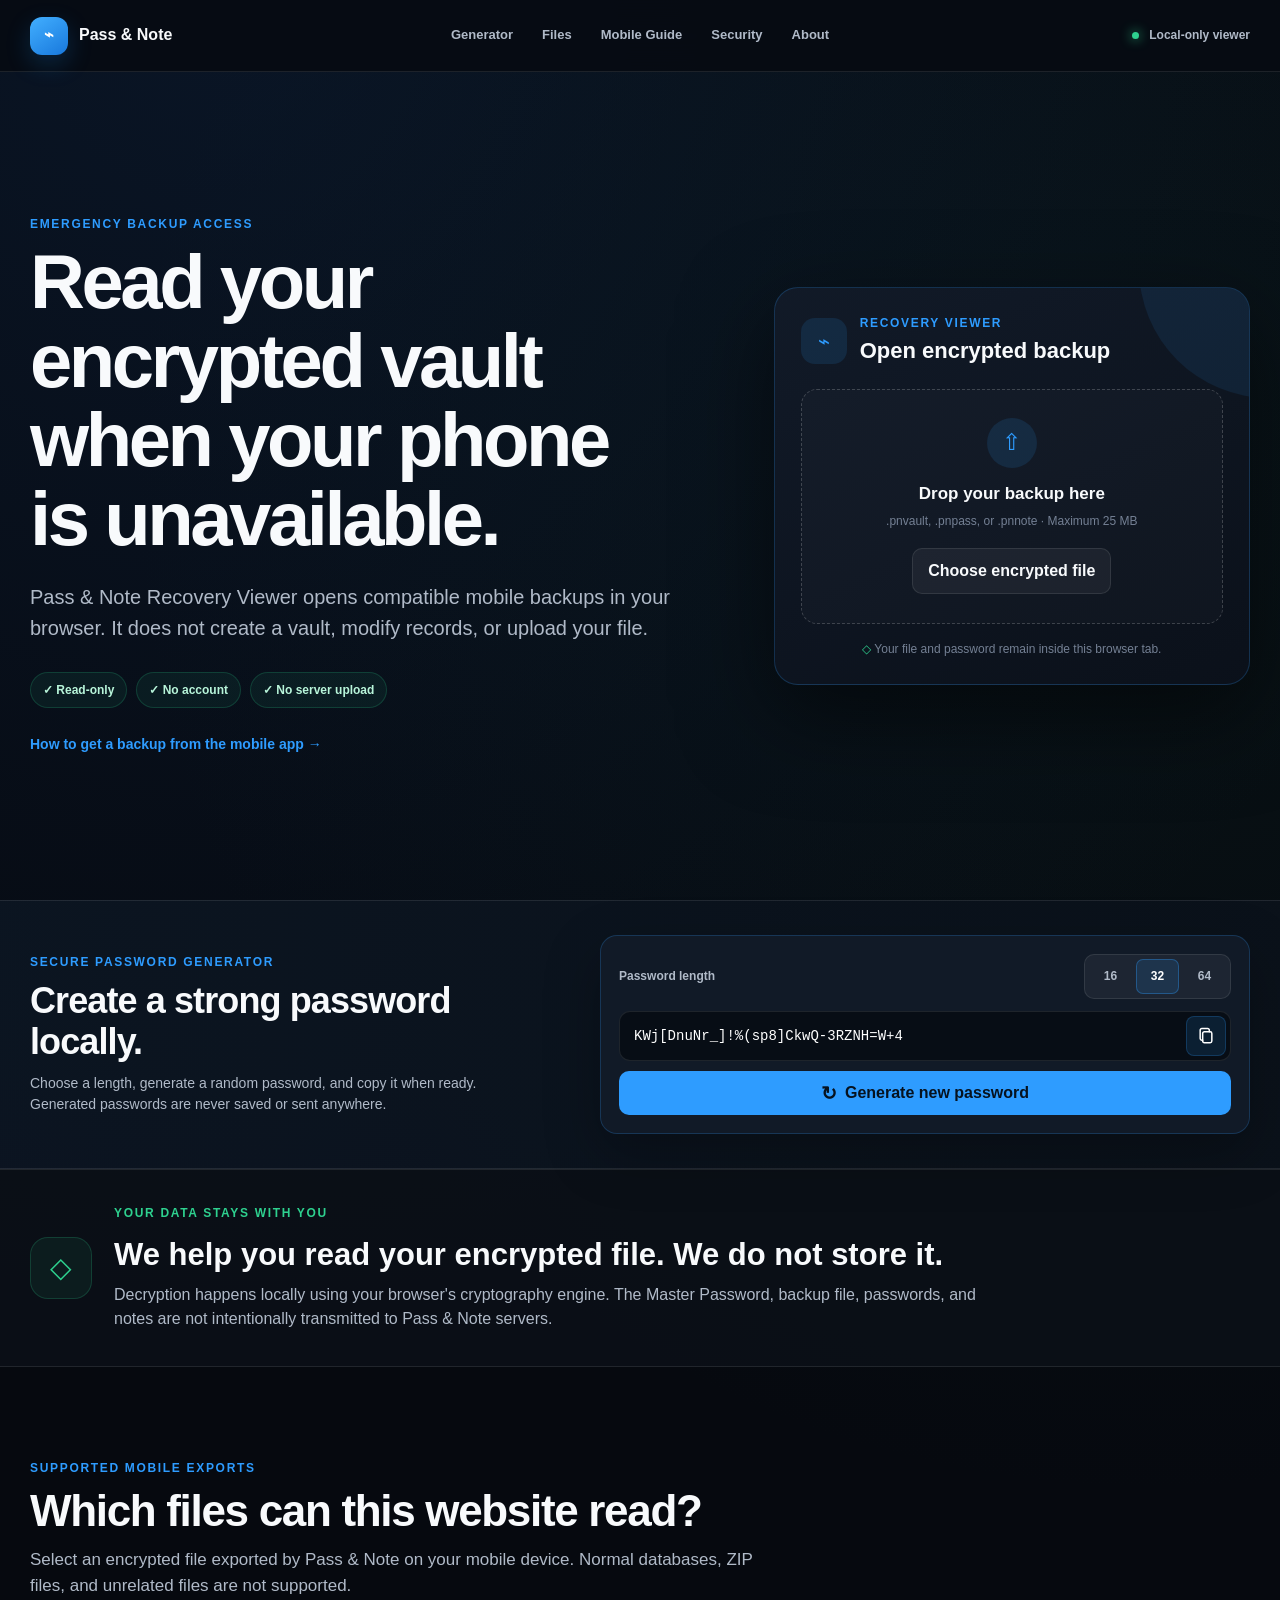
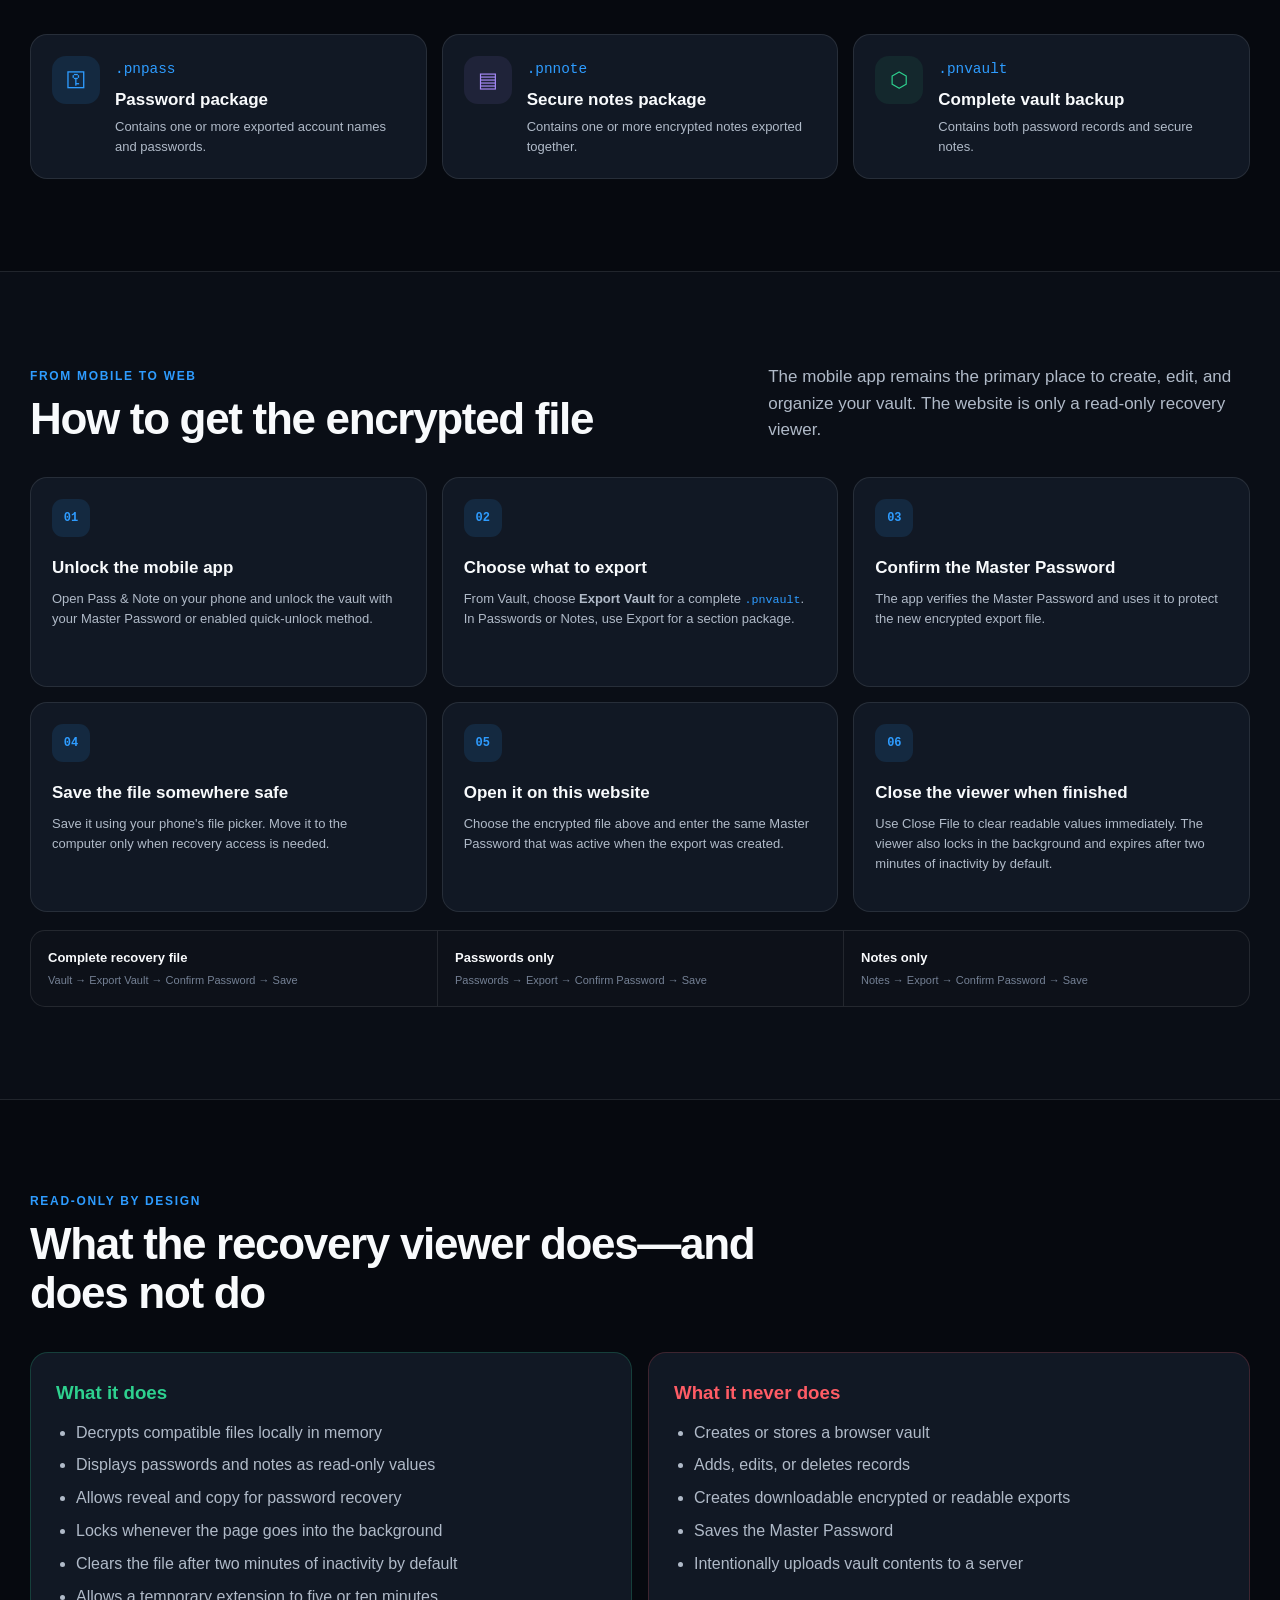
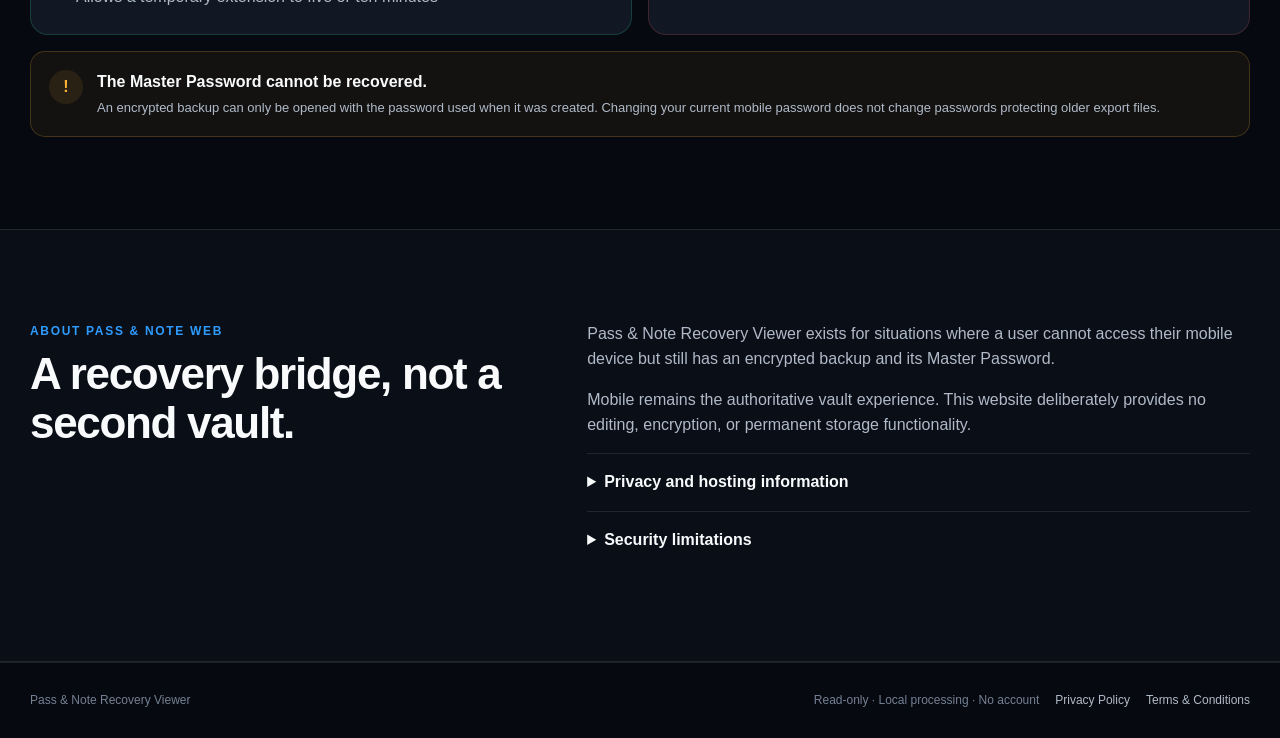
==== commit 99e5675f: "bug fix" ====
--- a/index.html
+++ b/index.html
@@ -16,7 +16,7 @@
       content="default-src 'self'; script-src 'self'; style-src 'self'; img-src 'self' data:; connect-src 'none'; object-src 'none'; base-uri 'none'; form-action 'none'"
     />
     <title>Pass &amp; Note Recovery Viewer</title>
-    <link rel="stylesheet" href="styles.css" />
+    <link rel="stylesheet" href="styles.css?v=20260812-1" />
   </head>
   <body>
     <div id="landingView">
@@ -422,8 +422,8 @@
           <div class="footer-meta">
             <span>Read-only · Local processing · No account</span>
             <nav class="footer-links" aria-label="Legal">
-              <a href="/privacy">Privacy Policy</a>
-              <a href="/terms">Terms &amp; Conditions</a>
+              <a href="/privacy/">Privacy Policy</a>
+              <a href="/terms/">Terms &amp; Conditions</a>
             </nav>
           </div>
         </div>
@@ -591,7 +591,7 @@
       </article>
     </div>
     <div id="toast" class="toast" role="status"></div>
-    <script src="crypto.js"></script>
-    <script src="app.js"></script>
+    <script src="crypto.js?v=20260812-1"></script>
+    <script src="app.js?v=20260812-1"></script>
   </body>
 </html>
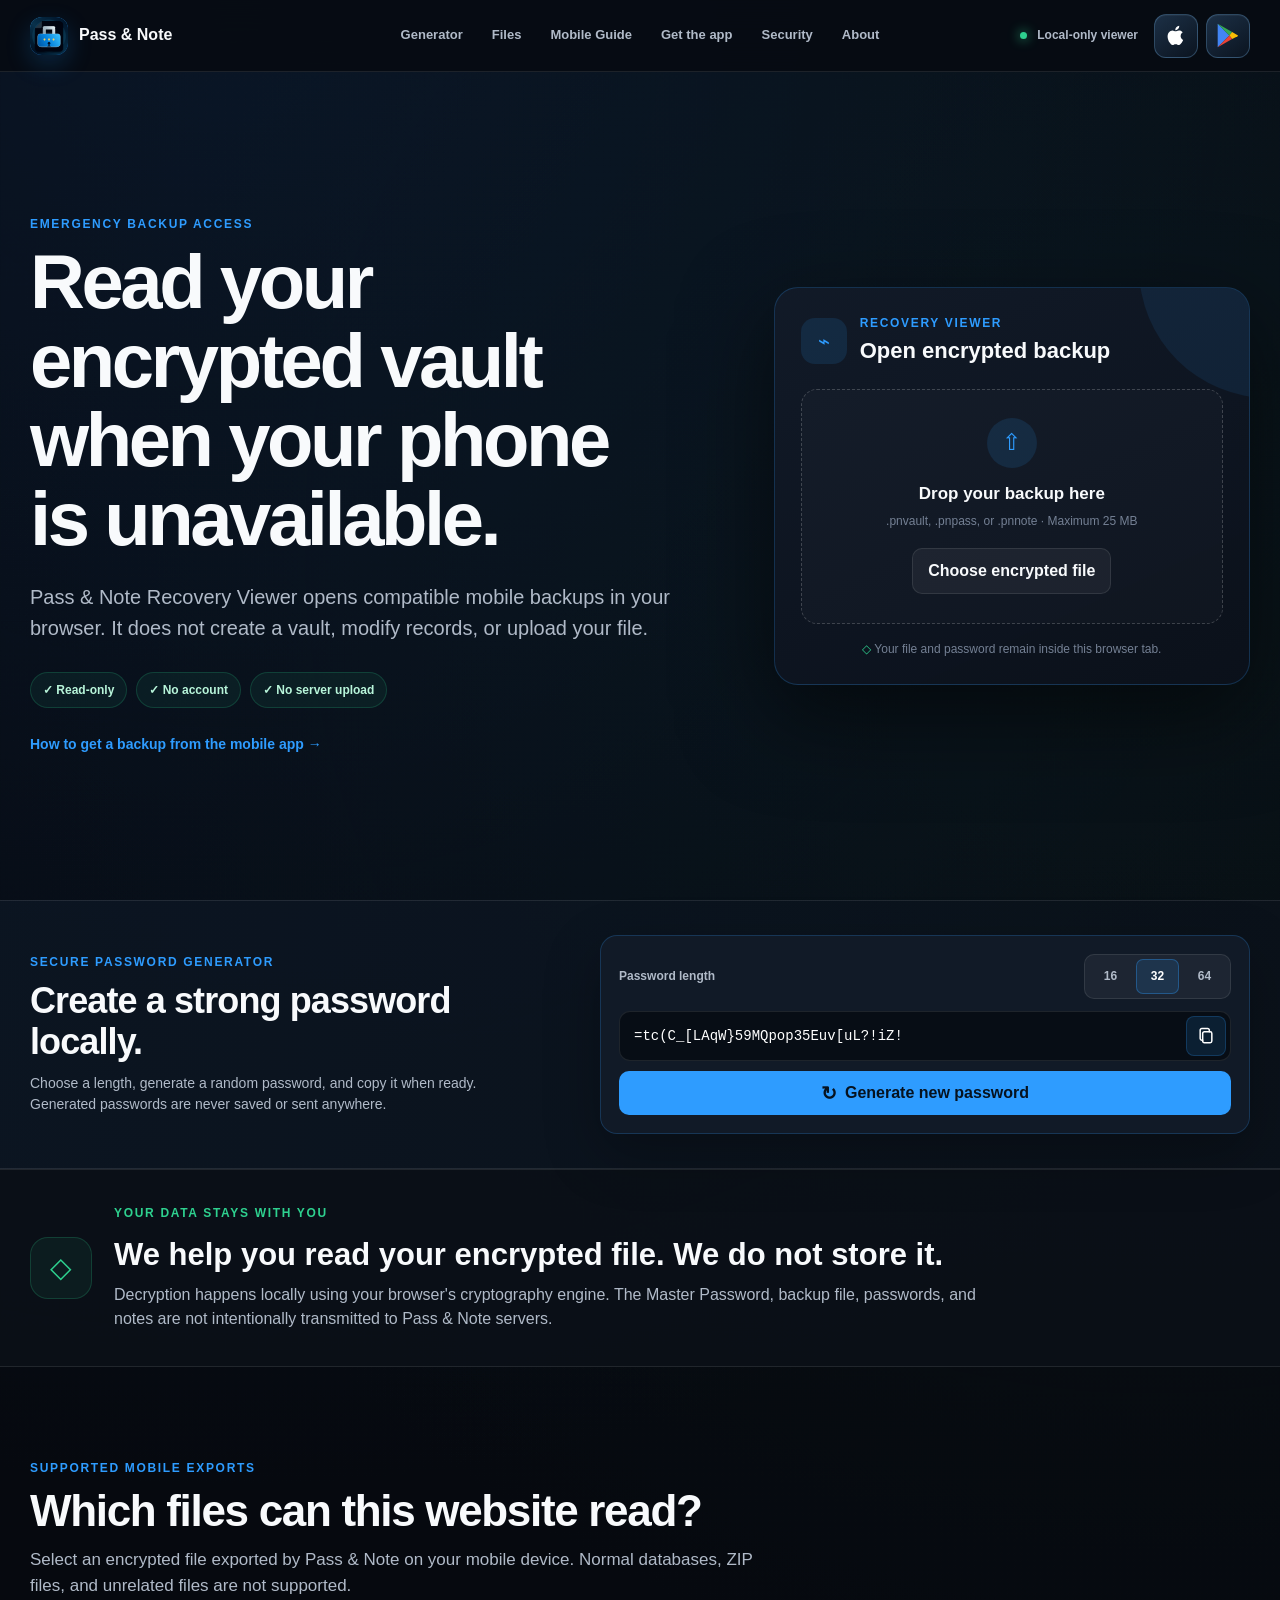
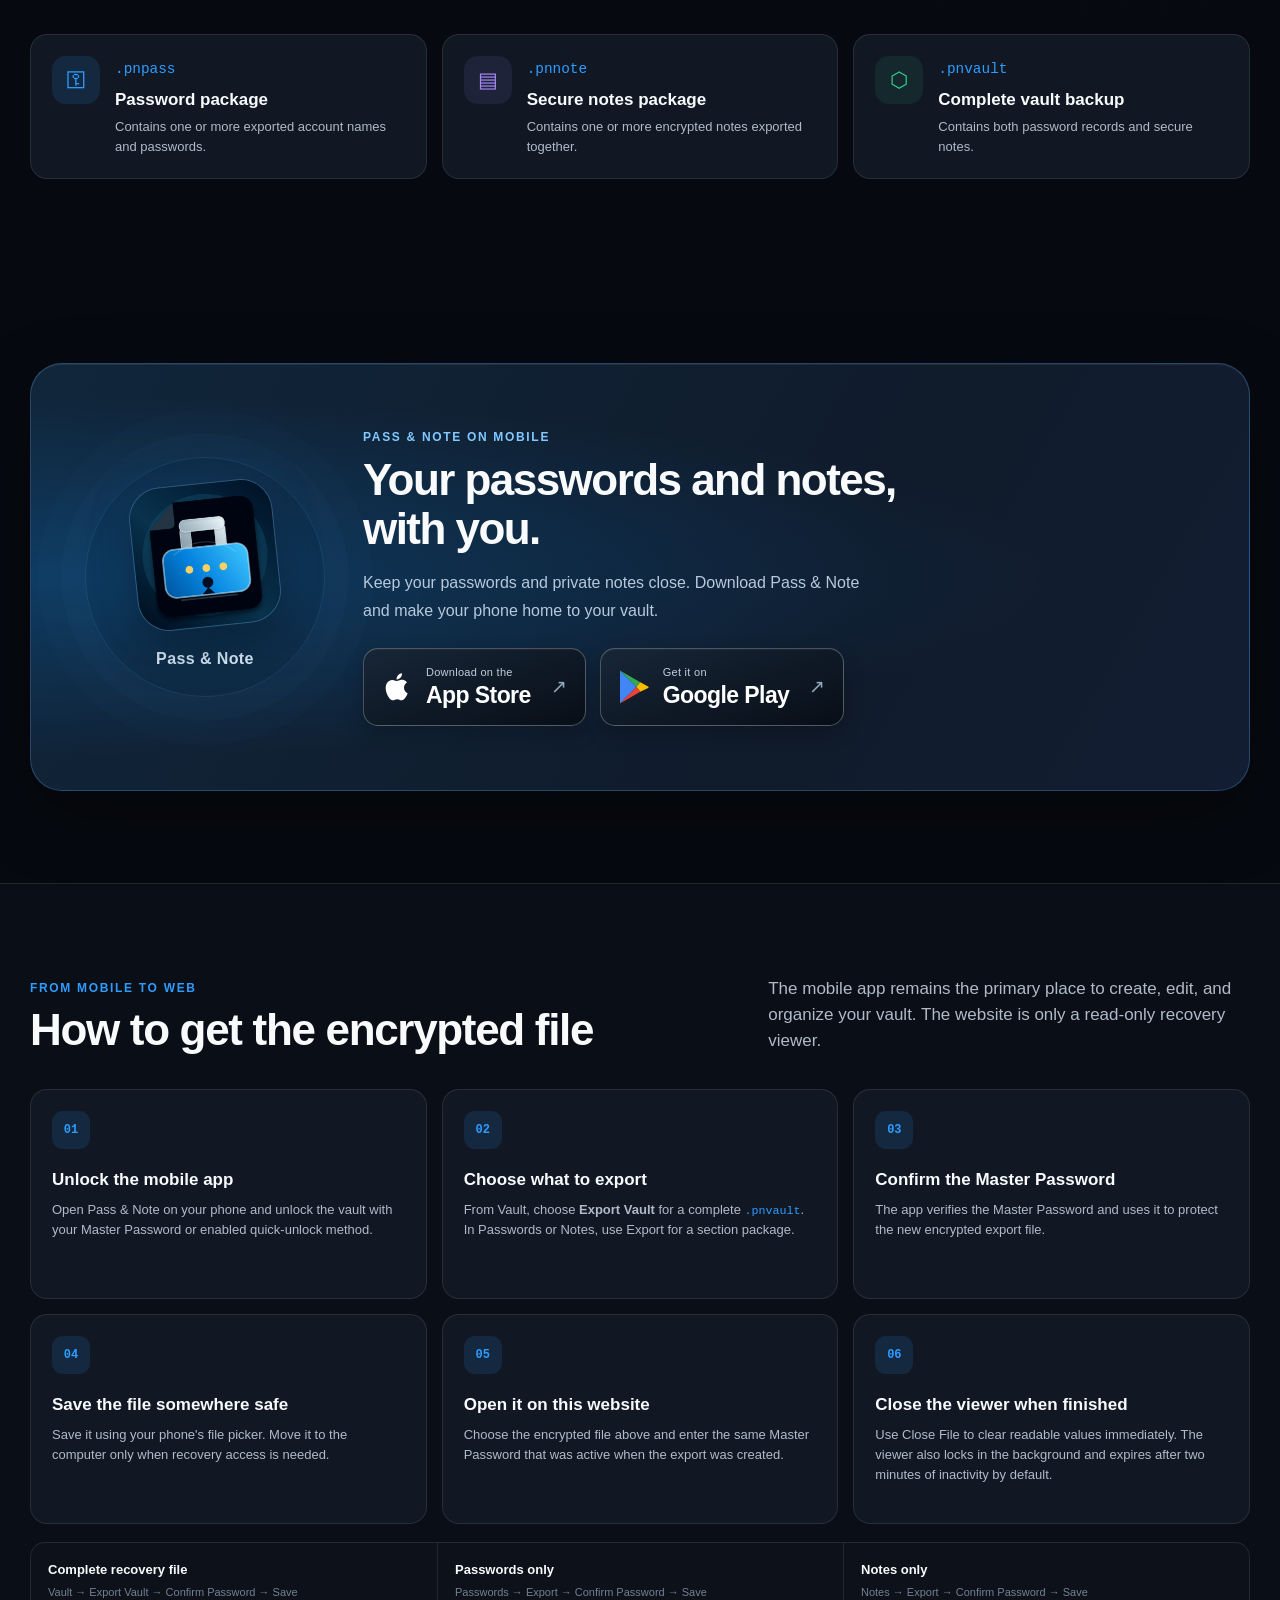
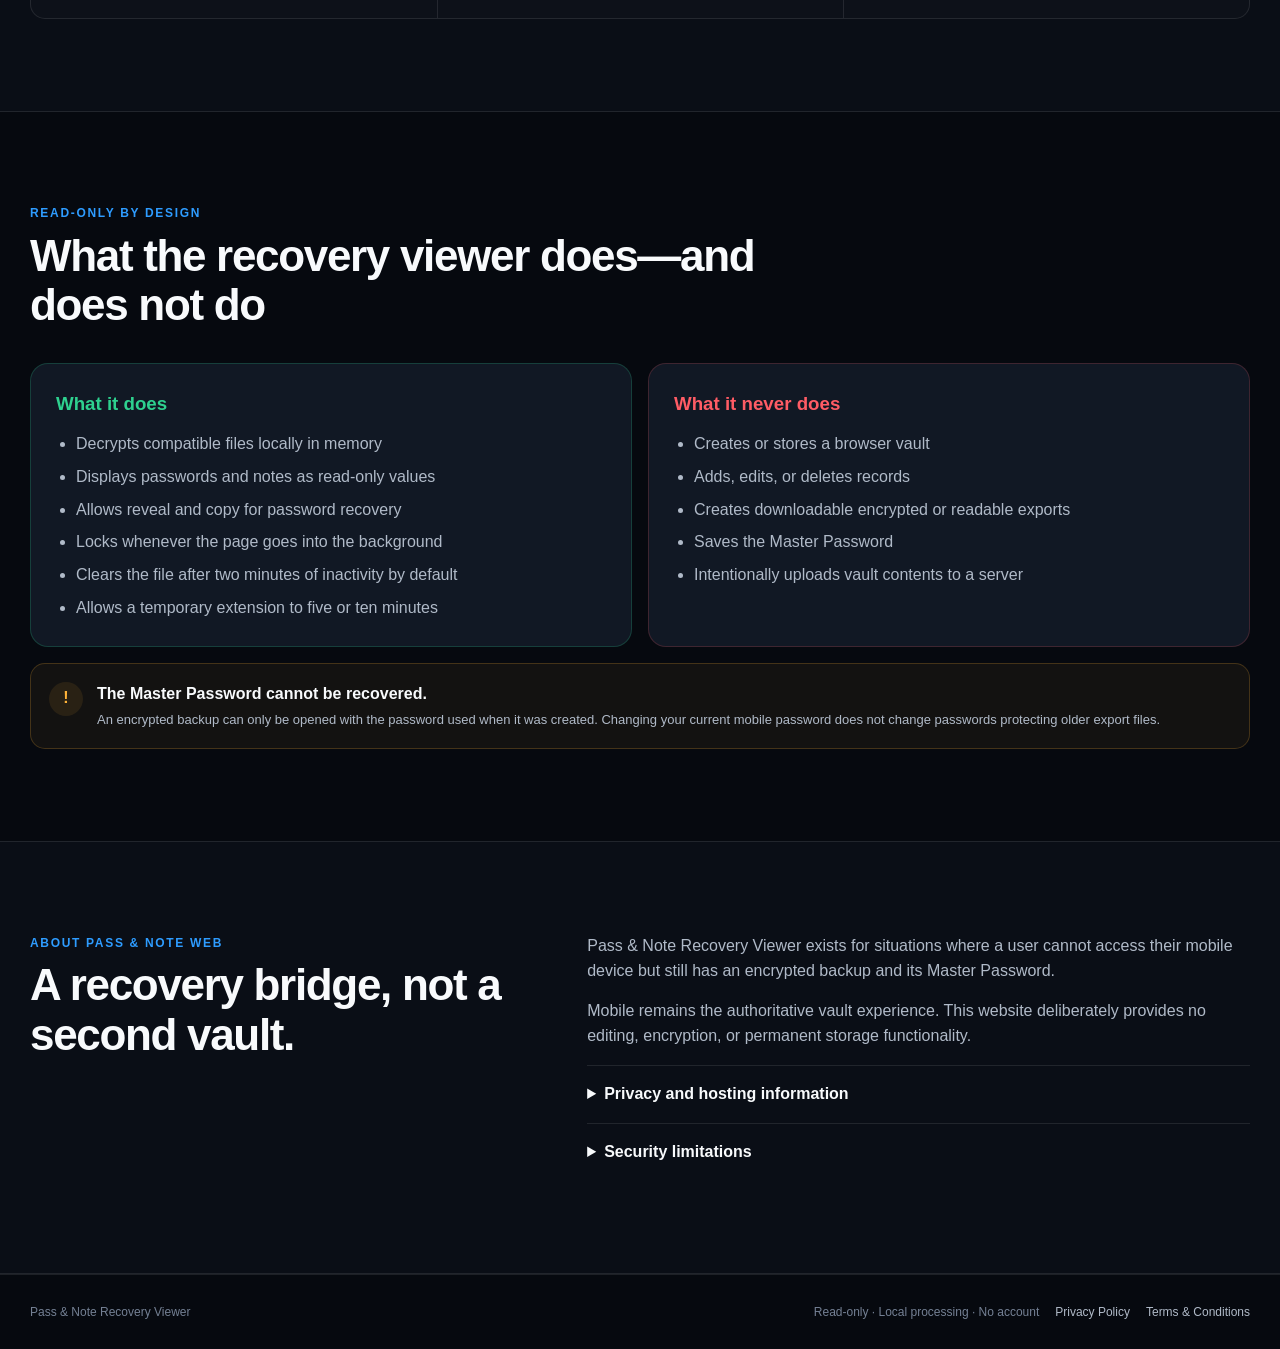
==== commit cae46945: "updated appstore and playstore link" ====
--- a/index.html
+++ b/index.html
@@ -16,21 +16,39 @@
       content="default-src 'self'; script-src 'self'; style-src 'self'; img-src 'self' data:; connect-src 'none'; object-src 'none'; base-uri 'none'; form-action 'none'"
     />
     <title>Pass &amp; Note Recovery Viewer</title>
-    <link rel="stylesheet" href="styles.css?v=20260812-1" />
+    <link rel="icon" type="image/png" sizes="1024x1024" href="assets/app-icon.png" />
+    <link rel="apple-touch-icon" href="assets/app-icon.png" />
+    <link rel="stylesheet" href="styles.css?v=20260909-3" />
   </head>
   <body>
     <div id="landingView">
       <header class="site-header">
         <a class="brand" href="#top" aria-label="Pass and Note home"
-          ><span class="brand-icon">⌁</span> <span>Pass & Note</span></a
+          ><img class="brand-icon" src="assets/app-icon.png" alt="" width="38" height="38" /> <span>Pass & Note</span></a
         >
         <nav aria-label="Main navigation">
           <a href="#password-generator">Generator</a>
           <a href="#supported">Files</a>
           <a href="#mobile-guide">Mobile Guide</a>
+          <a href="#download">Get the app</a>
           <a href="#security">Security</a> <a href="#about">About</a>
         </nav>
-        <span class="local-status"><i></i> Local-only viewer</span>
+        <div class="header-downloads" role="group" aria-label="Download the mobile app">
+          <span class="local-status"><i></i> Local-only viewer</span>
+            <a class="header-store-link" href="https://apps.apple.com/app/id6801015333" target="_blank" rel="noopener noreferrer" aria-label="Download on the App Store (opens in a new tab)" title="Download on the App Store">
+              <svg class="store-logo apple-logo" viewBox="0 0 24 24" aria-hidden="true">
+                  <path fill="currentColor" d="M17.05 12.54c.03 3.15 2.76 4.2 2.79 4.21-.02.07-.44 1.5-1.44 2.98-.87 1.28-1.78 2.55-3.2 2.58-1.4.03-1.85-.83-3.45-.83-1.6 0-2.1.8-3.42.86-1.37.05-2.41-1.38-3.29-2.65-1.79-2.59-3.16-7.33-1.32-10.53a5.1 5.1 0 0 1 4.32-2.63c1.35-.02 2.62.91 3.45.91.83 0 2.39-1.13 4.03-.96.69.03 2.62.28 3.86 2.09-.1.06-2.3 1.34-2.33 3.97ZM14.42 4.74c.73-.88 1.23-2.11 1.1-3.34-1.06.04-2.35.71-3.11 1.59-.68.78-1.28 2.02-1.12 3.21 1.18.09 2.39-.6 3.13-1.46Z" />
+                </svg>
+            </a>
+            <a class="header-store-link" href="https://play.google.com/store/apps/details?id=com.passandnote.vault" target="_blank" rel="noopener noreferrer" aria-label="Get it on Google Play (opens in a new tab)" title="Get it on Google Play">
+              <svg class="store-logo" viewBox="0 0 32 36" aria-hidden="true">
+                  <path fill="#4285f4" d="M1 1 18 18 1 35Z" />
+                  <path fill="#34a853" d="m1 1 21 12-4 5Z" />
+                  <path fill="#fbbc04" d="m22 13 8 4.5c.7.4.7 1.1 0 1.5L22 23l-4-5Z" />
+                  <path fill="#ea4335" d="m1 35 17-17 4 5Z" />
+                </svg>
+            </a>
+        </div>
       </header>
       <main id="top">
         <section class="hero page-width">
@@ -255,6 +273,40 @@
             </article>
           </div>
         </section>
+        <section id="download" class="content-section page-width" aria-labelledby="download-title">
+          <div class="download-card">
+            <div class="download-art" aria-hidden="true">
+              <div class="download-orbit"></div>
+              <img class="download-icon" src="assets/app-icon.png" alt="" width="144" height="144" />
+              <span class="download-app-name">Pass &amp; Note</span>
+            </div>
+            <div class="download-copy">
+              <p class="eyebrow">PASS &amp; NOTE ON MOBILE</p>
+              <h2 id="download-title">Your passwords and notes, with you.</h2>
+              <p>Keep your passwords and private notes close. Download Pass &amp; Note and make your phone home to your vault.</p>
+            </div>
+            <!-- Update these href values to change the app download links. -->
+            <div class="download-links">
+              <a class="store-link" href="https://apps.apple.com/app/id6801015333" target="_blank" rel="noopener noreferrer" aria-label="Download Pass and Note on the App Store (opens in a new tab)">
+                <svg class="store-logo apple-logo" viewBox="0 0 24 24" aria-hidden="true">
+                  <path fill="currentColor" d="M17.05 12.54c.03 3.15 2.76 4.2 2.79 4.21-.02.07-.44 1.5-1.44 2.98-.87 1.28-1.78 2.55-3.2 2.58-1.4.03-1.85-.83-3.45-.83-1.6 0-2.1.8-3.42.86-1.37.05-2.41-1.38-3.29-2.65-1.79-2.59-3.16-7.33-1.32-10.53a5.1 5.1 0 0 1 4.32-2.63c1.35-.02 2.62.91 3.45.91.83 0 2.39-1.13 4.03-.96.69.03 2.62.28 3.86 2.09-.1.06-2.3 1.34-2.33 3.97ZM14.42 4.74c.73-.88 1.23-2.11 1.1-3.34-1.06.04-2.35.71-3.11 1.59-.68.78-1.28 2.02-1.12 3.21 1.18.09 2.39-.6 3.13-1.46Z" />
+                </svg>
+                <span class="store-label"><span>Download on the</span><strong>App Store</strong></span>
+                <span class="store-arrow" aria-hidden="true">↗</span>
+              </a>
+              <a class="store-link" href="https://play.google.com/store/apps/details?id=com.passandnote.vault" target="_blank" rel="noopener noreferrer" aria-label="Get Pass and Note on Google Play (opens in a new tab)">
+                <svg class="store-logo" viewBox="0 0 32 36" aria-hidden="true">
+                  <path fill="#4285f4" d="M1 1 18 18 1 35Z" />
+                  <path fill="#34a853" d="m1 1 21 12-4 5Z" />
+                  <path fill="#fbbc04" d="m22 13 8 4.5c.7.4.7 1.1 0 1.5L22 23l-4-5Z" />
+                  <path fill="#ea4335" d="m1 35 17-17 4 5Z" />
+                </svg>
+                <span class="store-label"><span>Get it on</span><strong>Google Play</strong></span>
+                <span class="store-arrow" aria-hidden="true">↗</span>
+              </a>
+            </div>
+          </div>
+        </section>
         <section id="mobile-guide" class="content-section guide-section">
           <div class="page-width">
             <div class="section-heading split-heading">
@@ -432,7 +484,7 @@
     <div id="viewerView" class="viewer hidden">
       <header class="viewer-header">
         <div class="viewer-brand">
-          <span class="brand-icon">⌁</span>
+          <img class="brand-icon" src="assets/app-icon.png" alt="" width="38" height="38" />
           <div>
             <strong>Recovery Viewer</strong> <small id="viewerFileName"></small>
           </div>
--- a/styles.css
+++ b/styles.css
@@ -1669,3 +1669,228 @@
     flex-basis: 40px;
   }
 }
+
+/* Mobile app downloads */
+.download-card {
+  position: relative;
+  isolation: isolate;
+  overflow: hidden;
+  display: grid;
+  grid-template-columns: 220px minmax(0, 1fr);
+  gap: 24px 48px;
+  padding: clamp(28px, 5vw, 64px);
+  background: radial-gradient(ellipse at 0 50%, #087bd644, transparent 60%),
+    linear-gradient(120deg, #10263b, #101b2b 65%, #131d33);
+  border: 1px solid #62b5ff45;
+  border-radius: 32px;
+  box-shadow: 0 24px 70px #0004, inset 0 1px 0 #ffffff12;
+}
+.download-art {
+  position: relative;
+  grid-row: 1 / 3;
+  display: flex;
+  flex-direction: column;
+  align-items: center;
+  justify-content: center;
+  gap: 20px;
+}
+.download-orbit {
+  position: absolute;
+  z-index: -1;
+  width: 240px;
+  height: 240px;
+  border: 1px solid #56b7ff25;
+  border-radius: 50%;
+  box-shadow: 0 0 0 24px #4aaaff06, 0 0 0 48px #4aaaff04;
+}
+.download-icon {
+  width: 144px;
+  height: 144px;
+  border-radius: 32px;
+  border: 1px solid #8acfff40;
+  box-shadow: 0 18px 44px #0006, 0 0 45px #259bff25;
+  transform: rotate(-6deg);
+}
+.download-app-name {
+  color: #dcefff;
+  font-size: 16px;
+  font-weight: 750;
+  letter-spacing: .025em;
+}
+.download-copy .eyebrow {
+  color: #83c8ff;
+}
+.download-copy h2 {
+  max-width: 580px;
+  margin: 0;
+  font-size: clamp(28px, 3.5vw, 44px);
+  line-height: 1.12;
+  letter-spacing: -.035em;
+}
+.download-copy > p:last-child {
+  max-width: 500px;
+  margin: 16px 0 0;
+  color: #b7c9dc;
+  line-height: 1.7;
+}
+.download-links {
+  display: flex;
+  flex-wrap: wrap;
+  gap: 14px;
+}
+.store-link {
+  display: flex;
+  align-items: center;
+  gap: 13px;
+  min-height: 78px;
+  padding: 13px 18px;
+  color: #fff;
+  background: linear-gradient(160deg, #172637, #080e17);
+  border: 1px solid #ffffff45;
+  border-radius: 15px;
+  box-shadow: 0 8px 20px #0003, inset 0 1px 0 #ffffff0c;
+  transition: transform 180ms ease, border-color 180ms ease, box-shadow 180ms ease;
+}
+.store-logo {
+  width: 31px;
+  height: 36px;
+  flex: 0 0 31px;
+}
+.store-label {
+  display: flex;
+  flex-direction: column;
+}
+.store-label > span {
+  color: #c3cedb;
+  font-size: 11px;
+  letter-spacing: .025em;
+}
+.store-label strong {
+  font-size: 23px;
+  font-weight: 650;
+  line-height: 1.25;
+  letter-spacing: -.025em;
+  white-space: nowrap;
+}
+.store-arrow {
+  margin-left: auto;
+  padding-left: 7px;
+  color: #91a8bd;
+  font-size: 19px;
+}
+.store-link:hover {
+  transform: translateY(-3px);
+  border-color: #83c8ff;
+  box-shadow: 0 12px 28px #0005, 0 0 24px #2e9cff18;
+}
+.store-link:focus-visible {
+  outline: 3px solid #83c8ff;
+  outline-offset: 4px;
+}
+@media (max-width: 900px) {
+  .download-card {
+    grid-template-columns: 160px minmax(0, 1fr);
+    column-gap: 28px;
+  }
+}
+@media (max-width: 650px) {
+  .download-card {
+    grid-template-columns: minmax(0, 1fr);
+    gap: 28px;
+    text-align: center;
+    border-radius: 24px;
+  }
+  .download-art {
+    grid-row: auto;
+    padding-top: 12px;
+  }
+  .download-icon {
+    width: 112px;
+    height: 112px;
+    border-radius: 25px;
+  }
+  .download-orbit {
+    width: 185px;
+    height: 185px;
+  }
+  .download-copy > p:last-child {
+    margin-inline: auto;
+  }
+  .download-links {
+    justify-content: center;
+    text-align: left;
+  }
+  .store-link {
+    flex: 1 1 210px;
+  }
+}
+@media (prefers-reduced-motion: reduce) {
+  .store-link {
+    transition: none;
+  }
+  .store-link:hover {
+    transform: none;
+  }
+}
+
+/* Store shortcuts stay in the sticky header, including on small screens. */
+.header-downloads {
+  display: flex;
+  align-items: center;
+  justify-self: end;
+  gap: 8px;
+}
+.header-downloads .local-status {
+  margin-right: 8px;
+  white-space: nowrap;
+}
+.header-store-link {
+  display: inline-flex;
+  align-items: center;
+  justify-content: center;
+  width: 44px;
+  height: 44px;
+  flex: 0 0 44px;
+  color: #fff;
+  background: linear-gradient(145deg, #1c3046, #0b1420);
+  border: 1px solid #83c8ff45;
+  border-radius: 12px;
+  box-shadow: inset 0 1px 0 #ffffff0c;
+}
+.header-store-link .store-logo {
+  width: 22px;
+  height: 25px;
+  flex-basis: 22px;
+}
+.header-store-link:hover {
+  background: #203b57;
+  border-color: #83c8ff;
+}
+.header-store-link:focus-visible {
+  outline: 3px solid #83c8ff;
+  outline-offset: 3px;
+}
+@media (max-width: 1200px) {
+  .header-downloads .local-status {
+    display: none;
+  }
+}
+@media (min-width: 901px) and (max-width: 1100px) {
+  #landingView .site-header {
+    grid-template-columns: auto 1fr auto;
+    gap: 12px;
+  }
+  #landingView .site-header nav {
+    justify-content: center;
+    gap: 0;
+  }
+  #landingView .site-header nav a {
+    padding-inline: 7px;
+  }
+}
+@media (max-width: 900px) {
+  .header-downloads {
+    grid-column: 2;
+    grid-row: 1;
+  }
+}
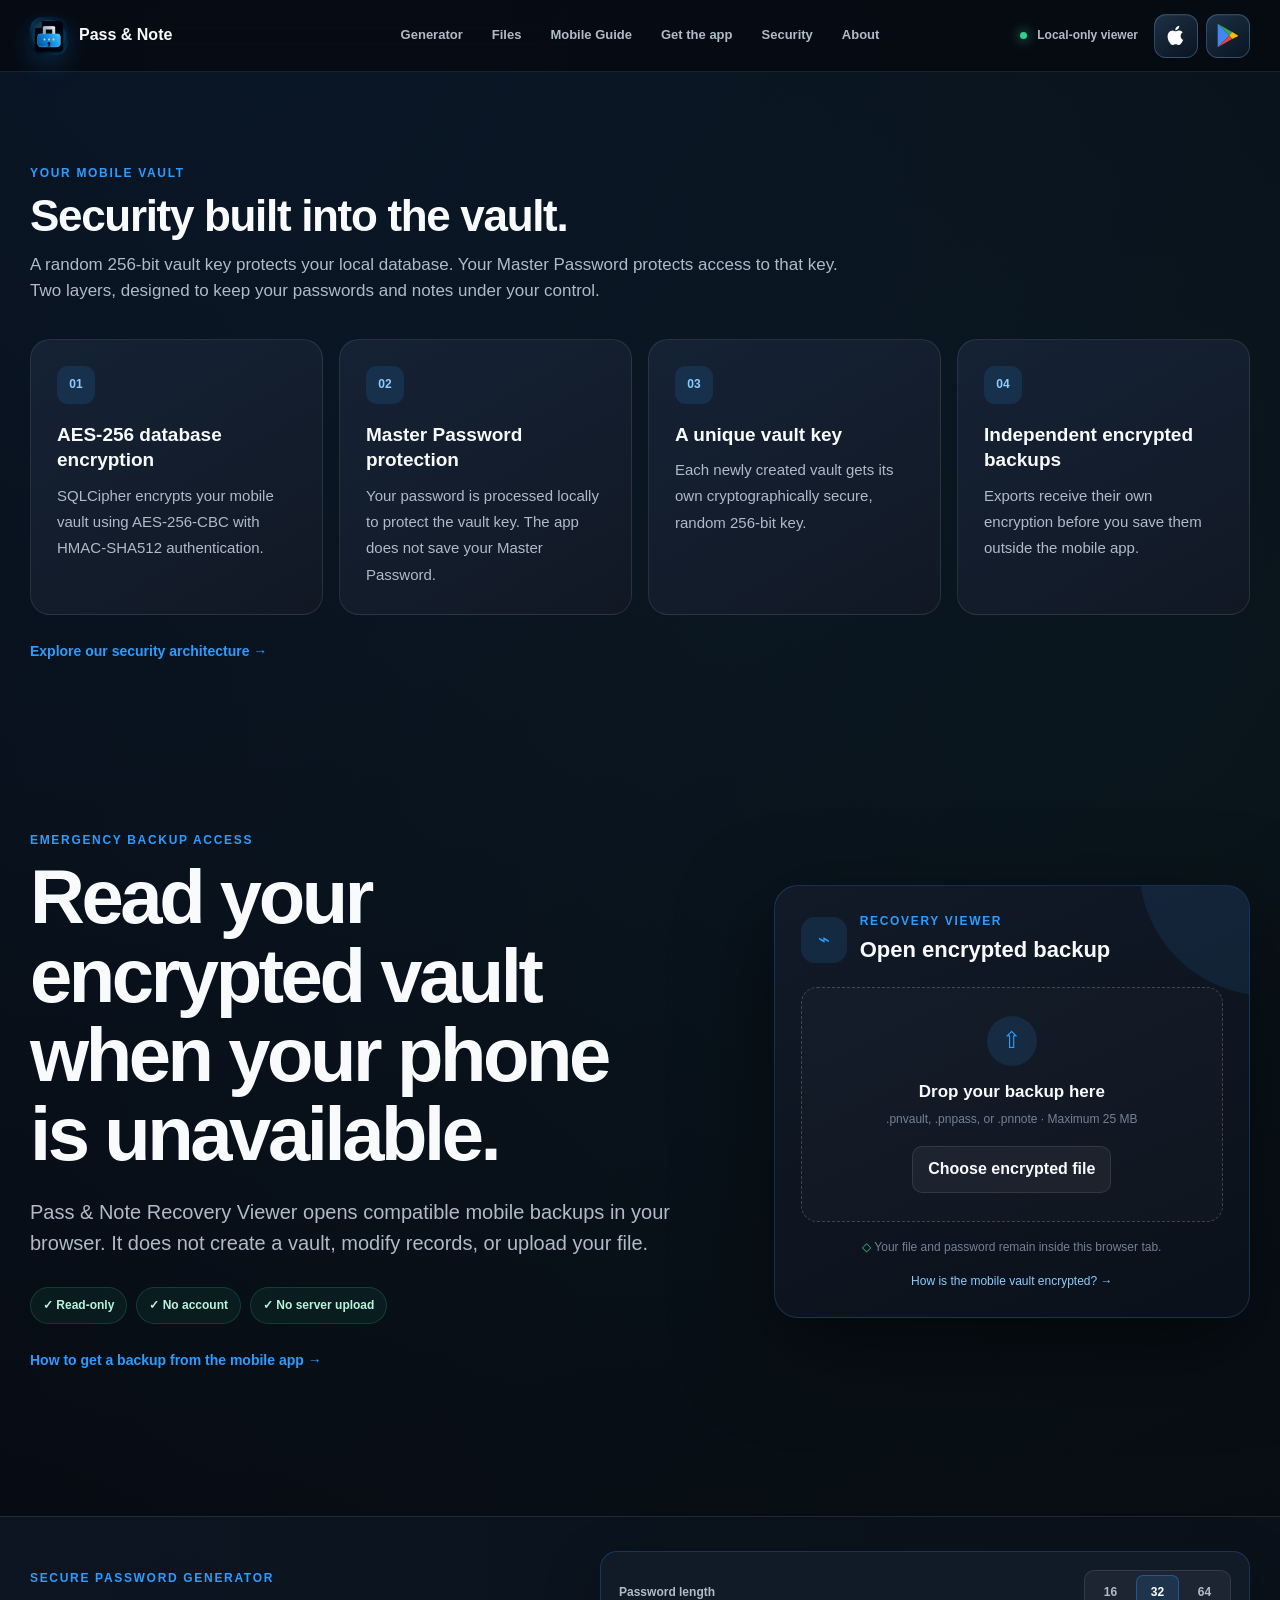
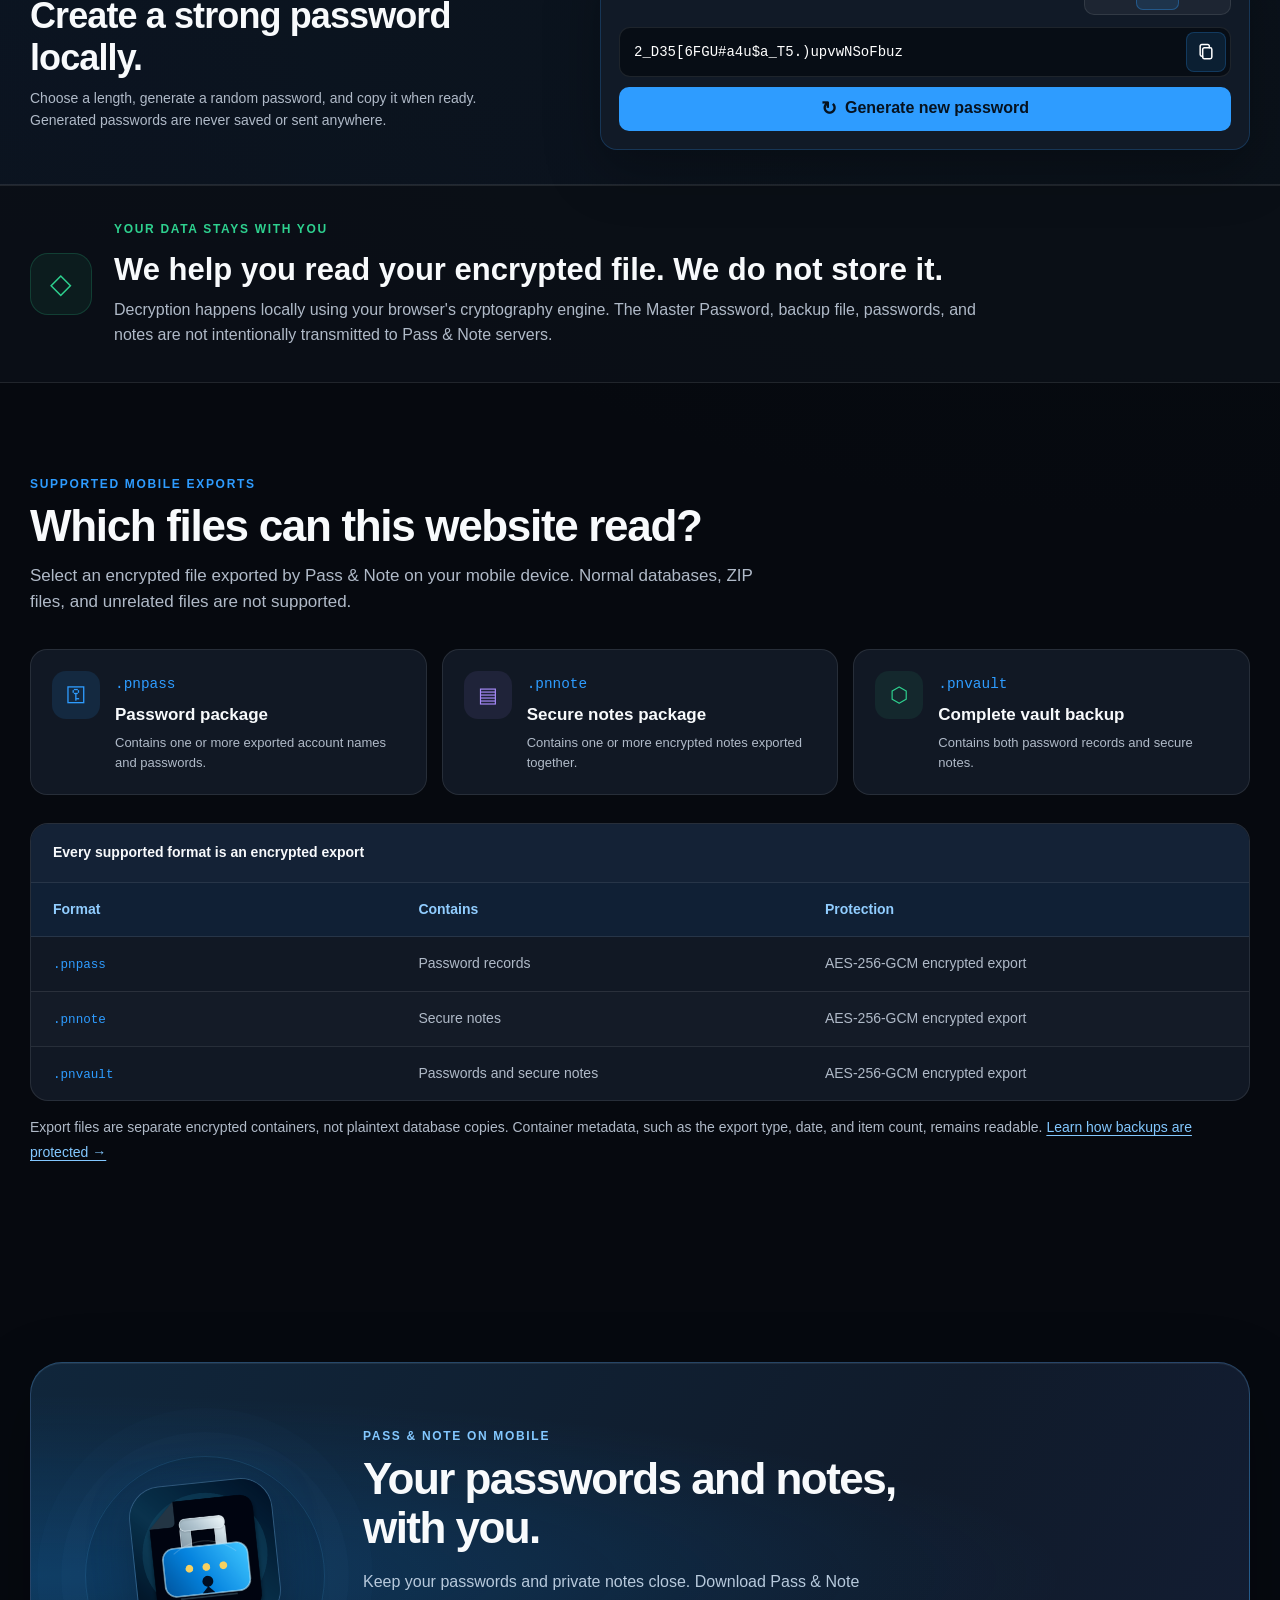
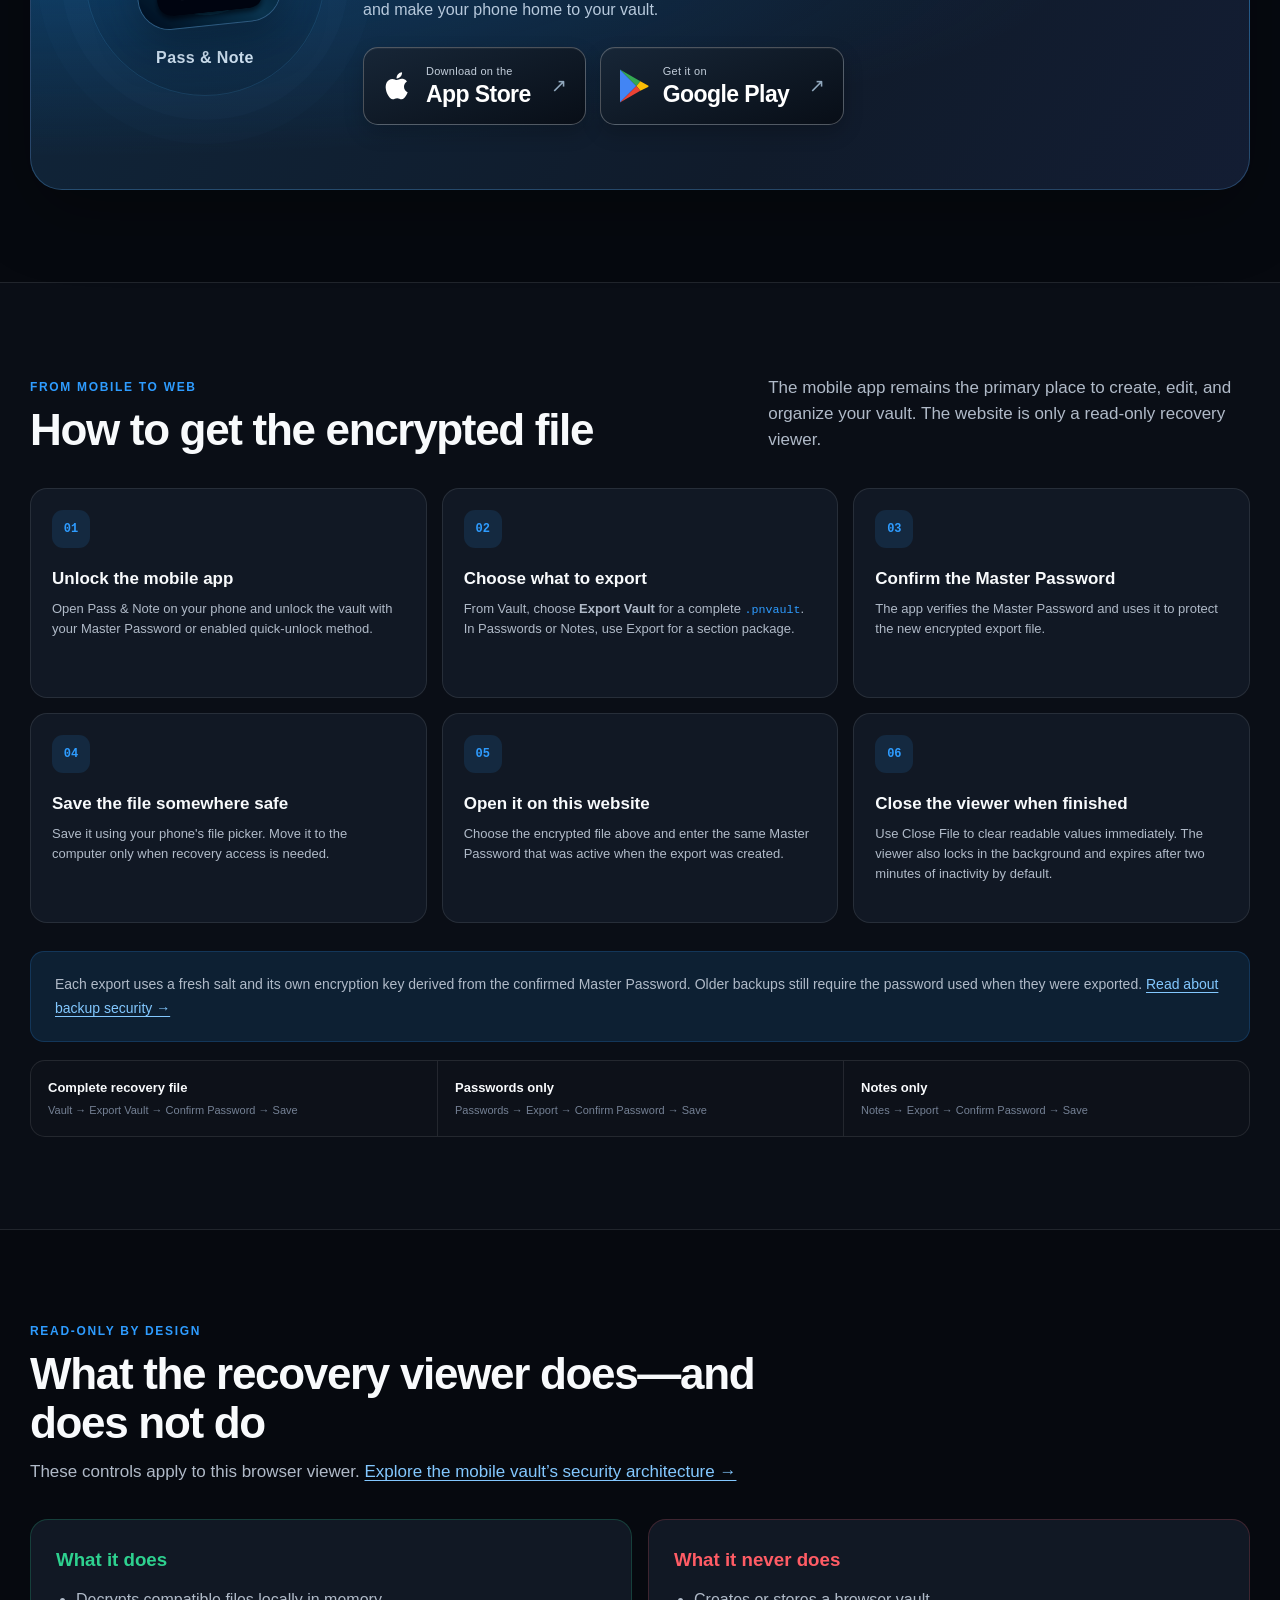
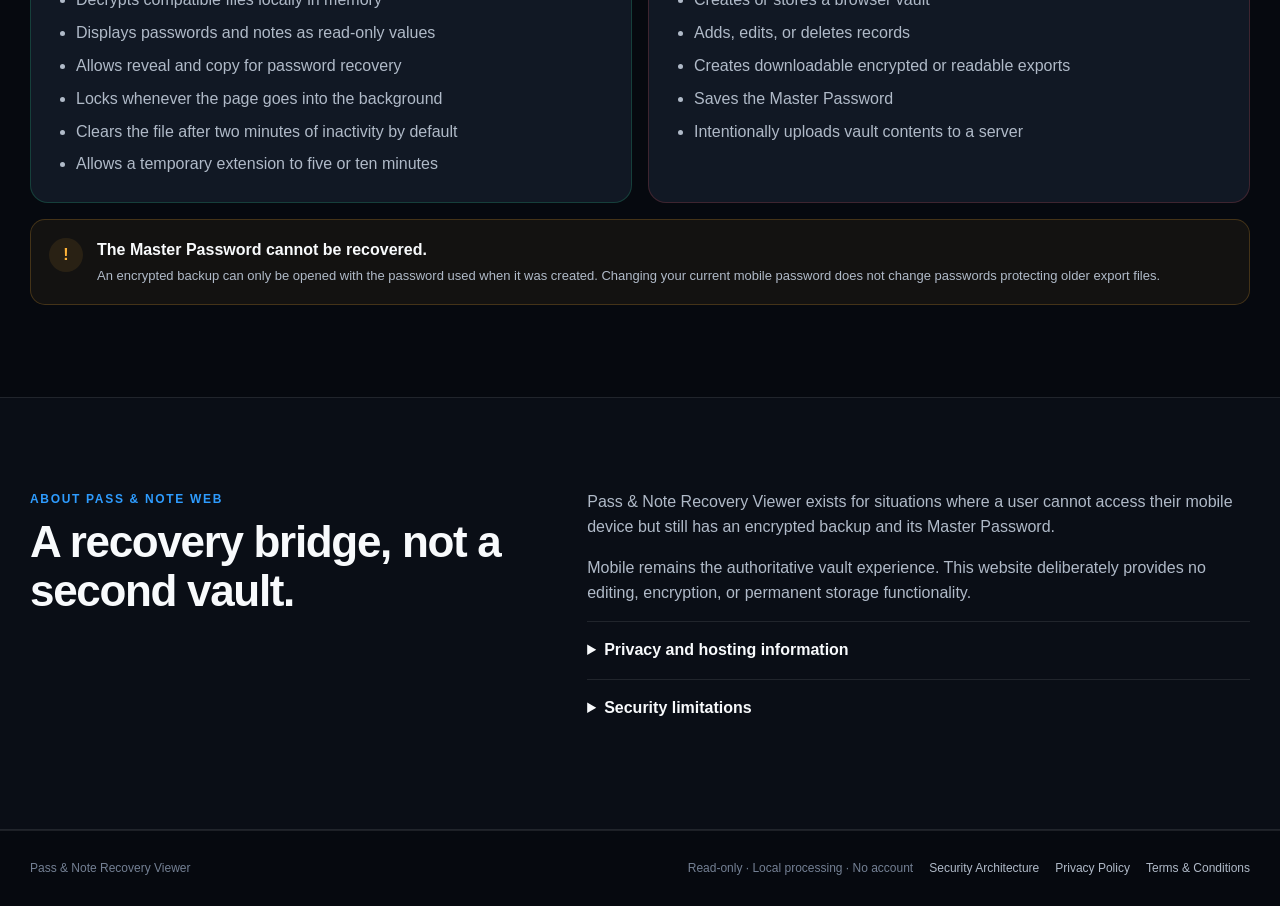
==== commit 7571d2ea: "Security layer description" ====
--- a/index.html
+++ b/index.html
@@ -18,7 +18,7 @@
     <title>Pass &amp; Note Recovery Viewer</title>
     <link rel="icon" type="image/png" sizes="1024x1024" href="assets/app-icon.png" />
     <link rel="apple-touch-icon" href="assets/app-icon.png" />
-    <link rel="stylesheet" href="styles.css?v=20260909-3" />
+    <link rel="stylesheet" href="styles.css?v=20260909-4" />
   </head>
   <body>
     <div id="landingView">
@@ -31,7 +31,7 @@
           <a href="#supported">Files</a>
           <a href="#mobile-guide">Mobile Guide</a>
           <a href="#download">Get the app</a>
-          <a href="#security">Security</a> <a href="#about">About</a>
+          <a href="/security/">Security</a> <a href="#about">About</a>
         </nav>
         <div class="header-downloads" role="group" aria-label="Download the mobile app">
           <span class="local-status"><i></i> Local-only viewer</span>
@@ -51,7 +51,21 @@
         </div>
       </header>
       <main id="top">
-        <section class="hero page-width">
+        <section class="content-section page-width vault-overview" aria-labelledby="vault-overview-title">
+          <div class="section-heading">
+            <p class="eyebrow">YOUR MOBILE VAULT</p>
+            <h2 id="vault-overview-title">Security built into the vault.</h2>
+            <p>A random 256-bit vault key protects your local database. Your Master Password protects access to that key. Two layers, designed to keep your passwords and notes under your control.</p>
+          </div>
+          <div class="vault-feature-grid">
+            <article><span class="feature-mark" aria-hidden="true">01</span><h3>AES-256 database encryption</h3><p>SQLCipher encrypts your mobile vault using AES-256-CBC with HMAC-SHA512 authentication.</p></article>
+            <article><span class="feature-mark" aria-hidden="true">02</span><h3>Master Password protection</h3><p>Your password is processed locally to protect the vault key. The app does not save your Master Password.</p></article>
+            <article><span class="feature-mark" aria-hidden="true">03</span><h3>A unique vault key</h3><p>Each newly created vault gets its own cryptographically secure, random 256-bit key.</p></article>
+            <article><span class="feature-mark" aria-hidden="true">04</span><h3>Independent encrypted backups</h3><p>Exports receive their own encryption before you save them outside the mobile app.</p></article>
+          </div>
+          <a class="text-link" href="/security/">Explore our security architecture <span aria-hidden="true">→</span></a>
+        </section>
+        <section id="recovery" class="hero page-width">
           <div class="hero-copy">
             <p class="eyebrow">EMERGENCY BACKUP ACCESS</p>
             <h1>Read your encrypted vault when your phone is unavailable.</h1>
@@ -151,6 +165,7 @@
               <span>◇</span> Your file and password remain inside this browser
               tab.
             </p>
+            <a class="reader-security-link" href="/security/#architecture">How is the mobile vault encrypted? →</a>
           </div>
         </section>
         <section id="password-generator" class="generator-section">
@@ -272,6 +287,18 @@
               </div>
             </article>
           </div>
+          <div class="security-table-wrap" role="region" aria-label="Export formats and protection" tabindex="0">
+            <table class="security-table">
+              <caption>Every supported format is an encrypted export</caption>
+              <thead><tr><th scope="col">Format</th><th scope="col">Contains</th><th scope="col">Protection</th></tr></thead>
+              <tbody>
+                <tr><th scope="row"><code>.pnpass</code></th><td>Password records</td><td>AES-256-GCM encrypted export</td></tr>
+                <tr><th scope="row"><code>.pnnote</code></th><td>Secure notes</td><td>AES-256-GCM encrypted export</td></tr>
+                <tr><th scope="row"><code>.pnvault</code></th><td>Passwords and secure notes</td><td>AES-256-GCM encrypted export</td></tr>
+              </tbody>
+            </table>
+          </div>
+          <p class="security-caption">Export files are separate encrypted containers, not plaintext database copies. Container metadata, such as the export type, date, and item count, remains readable. <a href="/security/#backups">Learn how backups are protected →</a></p>
         </section>
         <section id="download" class="content-section page-width" aria-labelledby="download-title">
           <div class="download-card">
@@ -372,6 +399,7 @@
                 </p>
               </article>
             </div>
+            <p class="guide-security-note">Each export uses a fresh salt and its own encryption key derived from the confirmed Master Password. Older backups still require the password used when they were exported. <a href="/security/#backups">Read about backup security →</a></p>
             <div class="mobile-paths">
               <div>
                 <strong>Complete recovery file</strong>
@@ -392,6 +420,7 @@
           <div class="section-heading">
             <p class="eyebrow">READ-ONLY BY DESIGN</p>
             <h2>What the recovery viewer does—and does not do</h2>
+            <p>These controls apply to this browser viewer. <a class="inline-security-link" href="/security/">Explore the mobile vault’s security architecture →</a></p>
           </div>
           <div class="security-grid">
             <div class="security-card positive">
@@ -474,6 +503,7 @@
           <div class="footer-meta">
             <span>Read-only · Local processing · No account</span>
             <nav class="footer-links" aria-label="Legal">
+              <a href="/security/">Security Architecture</a>
               <a href="/privacy/">Privacy Policy</a>
               <a href="/terms/">Terms &amp; Conditions</a>
             </nav>
--- a/styles.css
+++ b/styles.css
@@ -1894,3 +1894,440 @@
     grid-row: 1;
   }
 }
+
+/* Mobile vault overview and shared security documentation. */
+.vault-overview {
+  padding-bottom: 24px;
+}
+.vault-overview .section-heading {
+  max-width: 820px;
+}
+.vault-feature-grid {
+  display: grid;
+  grid-template-columns: repeat(4, minmax(0, 1fr));
+  gap: 16px;
+}
+.vault-feature-grid article,
+.architecture-card {
+  min-width: 0;
+  padding: 26px;
+  background: linear-gradient(150deg, #152235, var(--card));
+  border: 1px solid var(--border);
+  border-radius: 20px;
+}
+.feature-mark {
+  display: inline-grid;
+  width: 38px;
+  height: 38px;
+  margin-bottom: 18px;
+  place-items: center;
+  color: #8cccff;
+  background: var(--accent-soft);
+  border-radius: 11px;
+  font-size: 12px;
+  font-weight: 800;
+}
+.vault-feature-grid h3,
+.architecture-card h3 {
+  margin: 0 0 10px;
+  font-size: 19px;
+  line-height: 1.35;
+}
+.vault-feature-grid p,
+.architecture-card p {
+  margin: 0 0 14px;
+  color: var(--secondary);
+  font-size: 15px;
+  line-height: 1.75;
+}
+.vault-feature-grid p:last-child,
+.architecture-card p:last-child {
+  margin-bottom: 0;
+}
+.architecture-card p + h3 {
+  margin-top: 26px;
+}
+.reader-security-link {
+  display: block;
+  margin-top: 16px;
+  color: #8cccff;
+  font-size: 12px;
+  text-align: center;
+}
+.security-caption,
+.guide-security-note {
+  color: var(--secondary);
+  font-size: 14px;
+  line-height: 1.75;
+}
+.guide-security-note {
+  margin-top: 28px;
+  padding: 20px 24px;
+  background: var(--accent-soft);
+  border: 1px solid #2e9cff30;
+  border-radius: 14px;
+}
+.security-caption a,
+.guide-security-note a,
+.inline-security-link {
+  color: #83c8ff;
+  text-decoration: underline;
+  text-underline-offset: 3px;
+}
+.security-table-wrap {
+  max-width: 100%;
+  margin-top: 28px;
+  overflow-x: auto;
+  border: 1px solid var(--border);
+  border-radius: 18px;
+  background: var(--card);
+}
+.security-table {
+  width: 100%;
+  border-collapse: collapse;
+  text-align: left;
+  font-size: 14px;
+}
+.security-table caption {
+  padding: 18px 22px;
+  color: var(--text);
+  text-align: left;
+  font-weight: 700;
+  background: #142236;
+}
+.security-table th,
+.security-table td {
+  padding: 16px 22px;
+  border-top: 1px solid var(--border);
+  vertical-align: top;
+}
+.security-table thead th {
+  color: #91cdff;
+  font-weight: 700;
+  background: #102035;
+}
+.security-table tbody th {
+  width: 30%;
+  font-weight: 650;
+}
+.security-table td {
+  color: var(--secondary);
+}
+.security-table tbody tr:nth-child(even) {
+  background: #ffffff03;
+}
+.security-main {
+  max-width: 1120px;
+}
+.security-hero {
+  max-width: 900px;
+  padding-block: 78px 38px;
+}
+.security-hero h1 {
+  margin: 0;
+  font-size: clamp(38px, 5.5vw, 66px);
+  line-height: 1.07;
+  letter-spacing: -.045em;
+}
+.security-hero h1 span {
+  color: #8cccff;
+}
+.security-hero > p:not(.eyebrow) {
+  max-width: 720px;
+  margin: 24px 0;
+  color: var(--secondary);
+  font-size: 18px;
+  line-height: 1.75;
+}
+.architecture-meta {
+  display: flex;
+  flex-wrap: wrap;
+  gap: 8px 24px;
+  color: var(--muted);
+  font-size: 12px;
+}
+.security-block {
+  padding-block: 52px;
+  scroll-margin-top: 84px;
+}
+.security-block + .security-block {
+  border-top: 1px solid var(--border);
+}
+.security-block .section-heading {
+  max-width: 820px;
+}
+.architecture-figure {
+  margin: 0 0 24px;
+  padding: clamp(20px, 3vw, 36px);
+  background: radial-gradient(ellipse at 10% 0, #14477166, transparent 65%), #0c1420;
+  border: 1px solid #62b5ff40;
+  border-radius: 24px;
+}
+.architecture-grid,
+.security-card-grid {
+  display: grid;
+  grid-template-columns: repeat(2, minmax(0, 1fr));
+  gap: 24px;
+}
+.architecture-lane {
+  min-width: 0;
+}
+.architecture-lane h3 {
+  display: flex;
+  align-items: center;
+  gap: 10px;
+  margin: 0 0 22px;
+  font-size: 17px;
+}
+.architecture-lane h3 > span {
+  color: #8cccff;
+  font: 12px ui-monospace, monospace;
+}
+.key-flow {
+  display: grid;
+  gap: 30px;
+  margin: 0;
+  padding: 0;
+  list-style: none;
+}
+.key-flow li {
+  position: relative;
+  padding: 18px 14px;
+  text-align: center;
+  background: #142135;
+  border: 1px solid #ffffff20;
+  border-radius: 12px;
+}
+.key-flow li + li::before {
+  content: "↓";
+  position: absolute;
+  top: -29px;
+  left: calc(50% - 8px);
+  width: 16px;
+  color: #72bfff;
+  line-height: 27px;
+}
+.key-flow strong,
+.key-flow small {
+  display: block;
+}
+.key-flow strong {
+  font-size: 15px;
+}
+.key-flow small {
+  margin-top: 5px;
+  color: var(--secondary);
+  font-size: 12px;
+}
+.key-flow .flow-result {
+  background: #12332e;
+  border-color: #43d7a350;
+}
+.architecture-figure figcaption {
+  max-width: 800px;
+  margin-top: 25px;
+  color: var(--secondary);
+  font-size: 13px;
+  line-height: 1.7;
+}
+.security-callout {
+  margin: 24px 0 0;
+  padding: 20px 24px;
+  color: #d5edff;
+  background: #2e9cff12;
+  border-left: 3px solid var(--accent);
+  border-radius: 0 12px 12px 0;
+  font-weight: 650;
+  line-height: 1.65;
+}
+.security-contents {
+  display: flex;
+  flex-wrap: wrap;
+  gap: 10px;
+  padding-block: 20px;
+  border-block: 1px solid var(--border);
+}
+.security-contents a {
+  padding: 8px 12px;
+  color: #b8d7ef;
+  background: var(--field);
+  border-radius: 8px;
+  font-size: 13px;
+}
+.security-contents a:hover {
+  background: var(--accent-soft);
+  color: #fff;
+}
+.security-steps {
+  display: grid;
+  gap: 20px;
+  margin: 24px 0;
+  padding-left: 24px;
+}
+.security-steps li {
+  padding-left: 9px;
+}
+.security-steps li::marker {
+  color: #83c8ff;
+  font-weight: 800;
+}
+.security-steps strong,
+.security-steps span {
+  display: block;
+}
+.security-steps span {
+  margin-top: 5px;
+  color: var(--secondary);
+  font-size: 15px;
+}
+.backup-flow {
+  padding: 28px 28px 28px 52px;
+  border: 1px solid var(--border);
+  border-radius: 20px;
+  background: var(--card);
+}
+.architecture-card code {
+  overflow-wrap: anywhere;
+}
+.architecture-card ul {
+  margin: 18px 0 0;
+  padding-left: 20px;
+  color: var(--secondary);
+  font-size: 15px;
+  line-height: 1.75;
+}
+.architecture-card li + li {
+  margin-top: 12px;
+}
+.threat-positive {
+  border-color: #2ed18f40;
+}
+.threat-positive h3 {
+  color: #71dfb1;
+}
+.threat-negative {
+  border-color: #ffb33840;
+}
+.threat-negative h3 {
+  color: #ffcc7b;
+}
+.knowledge-card {
+  margin-top: 28px;
+}
+.security-faq {
+  padding-inline: 24px;
+  background: var(--card);
+  border: 1px solid var(--border);
+  border-radius: 20px;
+}
+.security-faq details + details {
+  border-top: 1px solid var(--border);
+}
+.security-faq summary {
+  padding-block: 20px;
+  font-weight: 650;
+  cursor: pointer;
+}
+.security-faq details p {
+  margin: 0 0 22px;
+  color: var(--secondary);
+  line-height: 1.75;
+}
+.security-bottom-links {
+  display: flex;
+  align-items: center;
+  flex-wrap: wrap;
+  gap: 24px;
+  margin-top: 36px;
+}
+.security-bottom-links .text-link {
+  margin-top: 0;
+}
+.skip-link {
+  position: fixed;
+  top: -100px;
+  left: 16px;
+  z-index: 100;
+  padding: 12px 18px;
+  color: #fff;
+  background: #123b60;
+  border-radius: 8px;
+}
+.skip-link:focus {
+  top: 12px;
+}
+.security-page a:focus-visible,
+.security-faq summary:focus-visible,
+.security-table-wrap:focus-visible,
+.reader-security-link:focus-visible {
+  outline: 3px solid #83c8ff;
+  outline-offset: 4px;
+}
+#recovery {
+  scroll-margin-top: 84px;
+}
+@media (min-width: 901px) and (max-width: 1100px) {
+  .security-site-header {
+    grid-template-columns: auto 1fr auto;
+    gap: 12px;
+  }
+  .security-site-header nav {
+    justify-content: center;
+    gap: 0;
+  }
+  .security-site-header nav a {
+    padding-inline: 7px;
+  }
+}
+@media (max-width: 900px) {
+  .vault-feature-grid {
+    grid-template-columns: repeat(2, minmax(0, 1fr));
+  }
+  .security-block,
+  #recovery {
+    scroll-margin-top: 128px;
+  }
+}
+@media (max-width: 650px) {
+  .vault-overview {
+    padding-top: 40px;
+    padding-bottom: 0;
+  }
+  .vault-feature-grid,
+  .architecture-grid,
+  .security-card-grid {
+    grid-template-columns: minmax(0, 1fr);
+  }
+  .vault-feature-grid article,
+  .architecture-card {
+    padding: 22px;
+  }
+  .security-hero {
+    padding-top: 44px;
+    padding-bottom: 12px;
+  }
+  .security-hero > p:not(.eyebrow) {
+    font-size: 16px;
+  }
+  .security-block {
+    padding-block: 36px;
+  }
+  .architecture-grid {
+    gap: 32px;
+  }
+  .security-table {
+    min-width: 540px;
+  }
+  .security-table th,
+  .security-table td {
+    padding: 14px 16px;
+  }
+  .security-faq {
+    padding-inline: 20px;
+  }
+}
+@media (prefers-reduced-motion: reduce) {
+  html {
+    scroll-behavior: auto;
+  }
+}
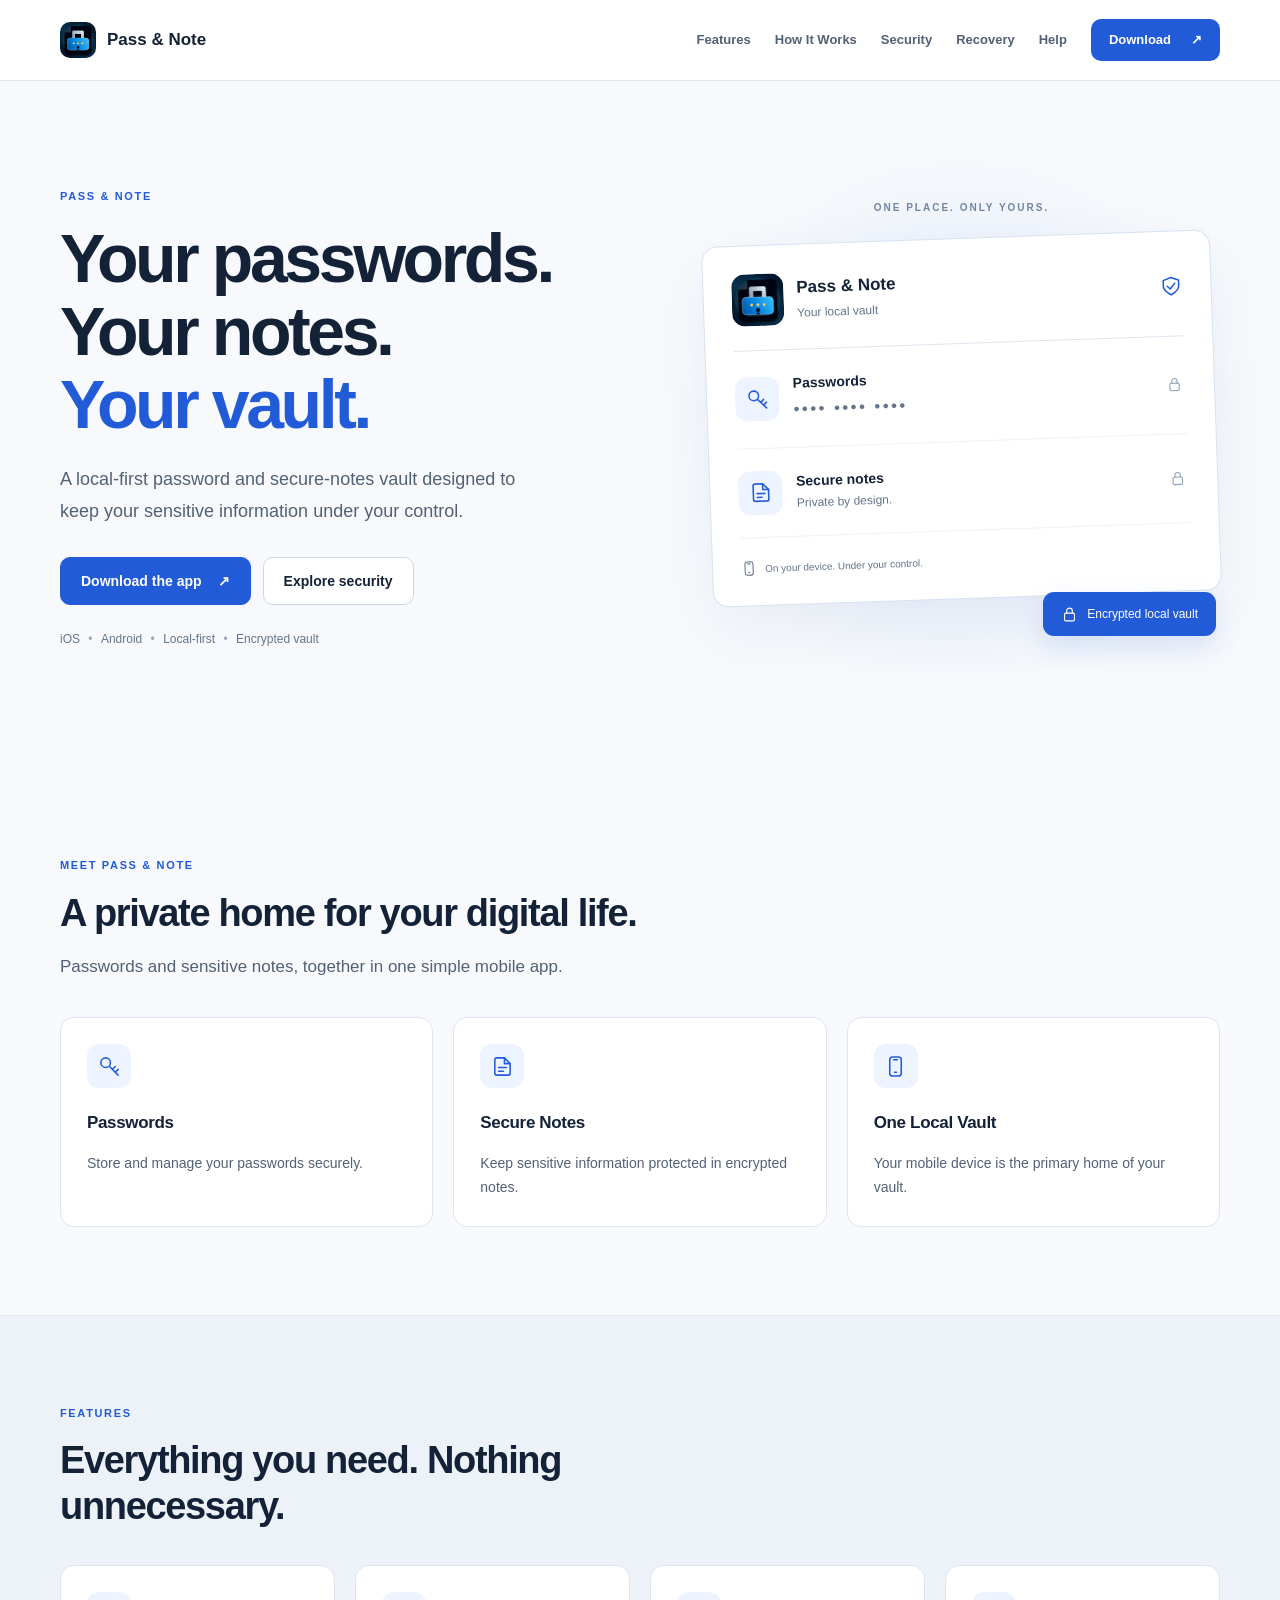
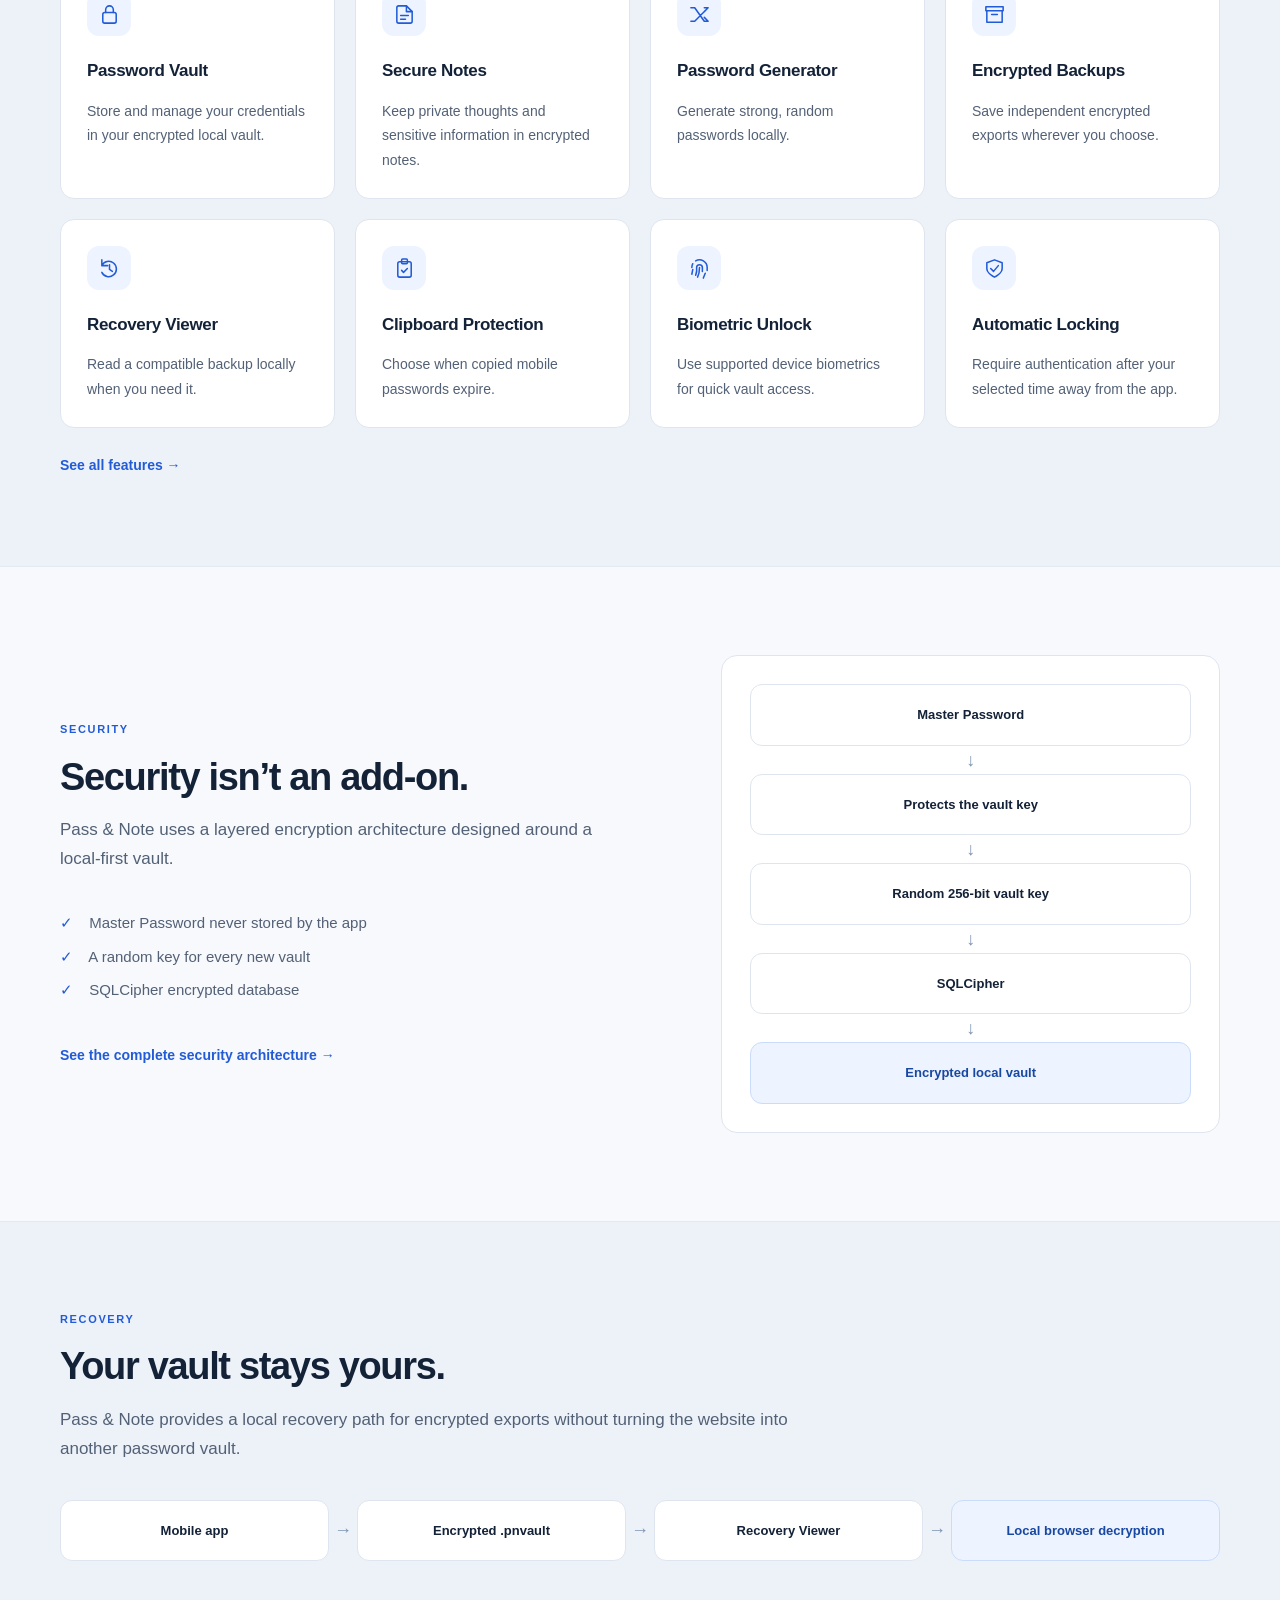
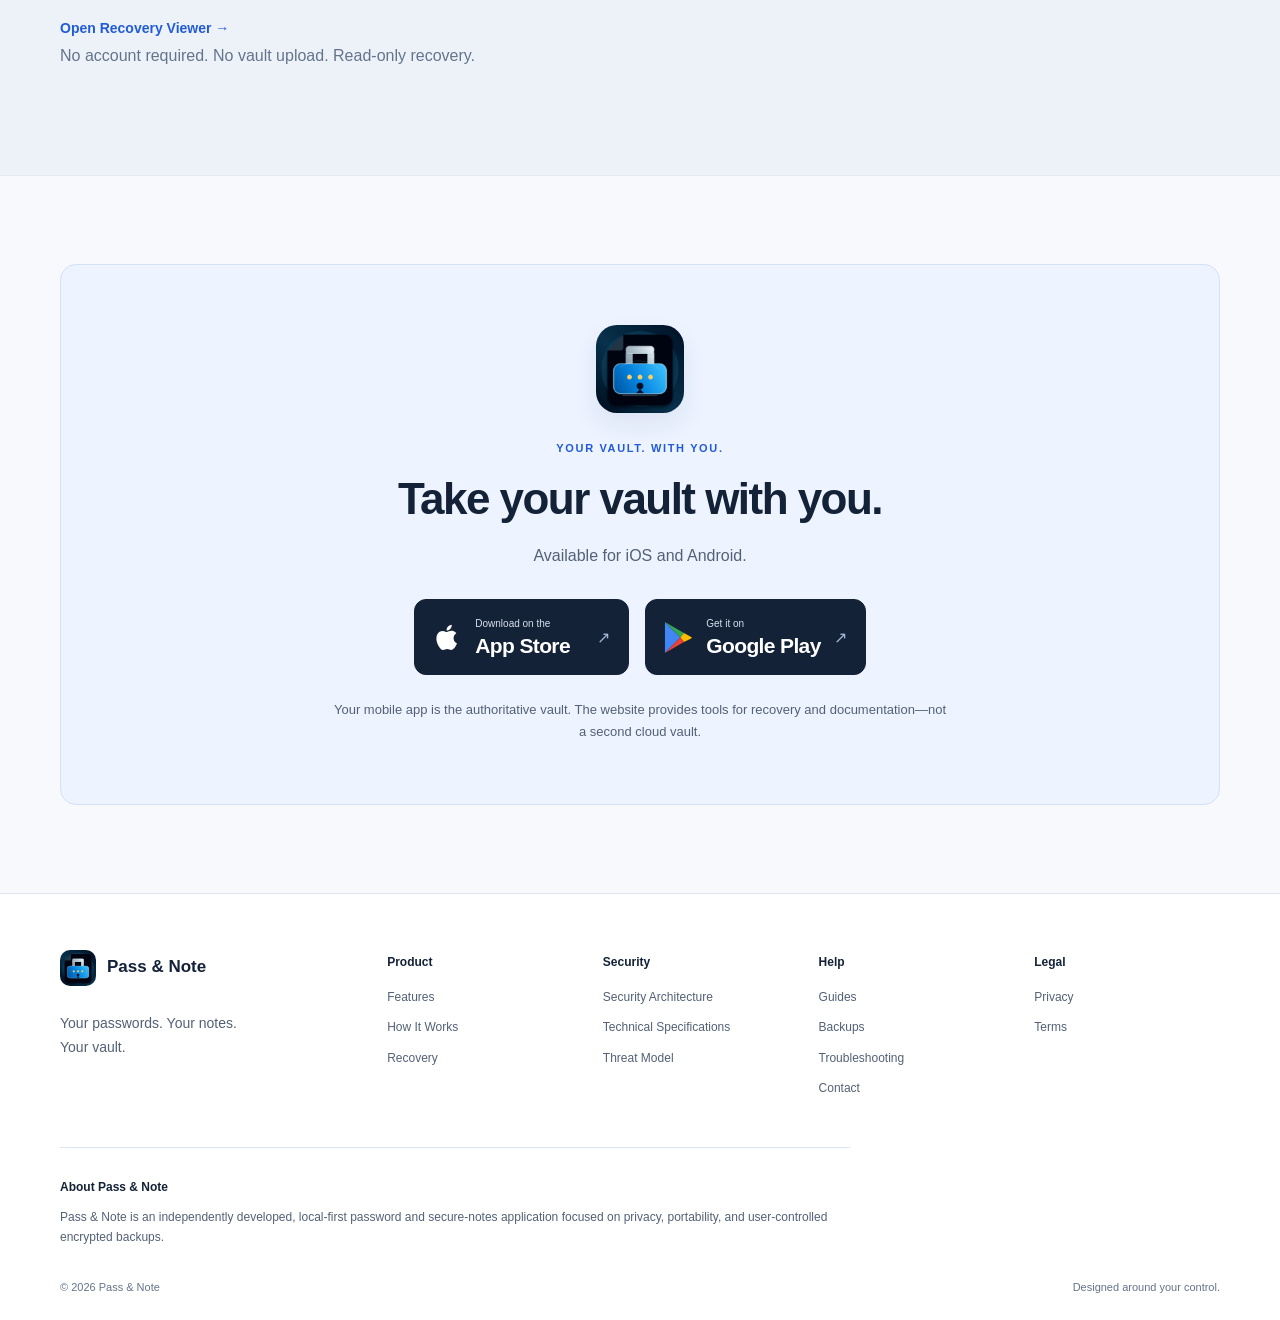
==== commit 23f7390e: "Website cleanup" ====
--- a/index.html
+++ b/index.html
@@ -1,679 +1,644 @@
-<!doctype html>
+<!DOCTYPE html>
 <html lang="en">
-  <head>
-    <meta charset="UTF-8" />
-    <meta
-      name="viewport"
-      content="width=device-width,initial-scale=1,viewport-fit=cover"
-    />
-    <meta name="theme-color" content="#06090f" />
-    <meta
-      name="description"
-      content="Read Pass &amp; Note encrypted backups locally when your mobile device is unavailable."
-    />
-    <meta
-      http-equiv="Content-Security-Policy"
-      content="default-src 'self'; script-src 'self'; style-src 'self'; img-src 'self' data:; connect-src 'none'; object-src 'none'; base-uri 'none'; form-action 'none'"
-    />
-    <title>Pass &amp; Note Recovery Viewer</title>
-    <link rel="icon" type="image/png" sizes="1024x1024" href="assets/app-icon.png" />
-    <link rel="apple-touch-icon" href="assets/app-icon.png" />
-    <link rel="stylesheet" href="styles.css?v=20260909-4" />
-  </head>
-  <body>
-    <div id="landingView">
-      <header class="site-header">
-        <a class="brand" href="#top" aria-label="Pass and Note home"
-          ><img class="brand-icon" src="assets/app-icon.png" alt="" width="38" height="38" /> <span>Pass & Note</span></a
-        >
-        <nav aria-label="Main navigation">
-          <a href="#password-generator">Generator</a>
-          <a href="#supported">Files</a>
-          <a href="#mobile-guide">Mobile Guide</a>
-          <a href="#download">Get the app</a>
-          <a href="/security/">Security</a> <a href="#about">About</a>
-        </nav>
-        <div class="header-downloads" role="group" aria-label="Download the mobile app">
-          <span class="local-status"><i></i> Local-only viewer</span>
-            <a class="header-store-link" href="https://apps.apple.com/app/id6801015333" target="_blank" rel="noopener noreferrer" aria-label="Download on the App Store (opens in a new tab)" title="Download on the App Store">
-              <svg class="store-logo apple-logo" viewBox="0 0 24 24" aria-hidden="true">
-                  <path fill="currentColor" d="M17.05 12.54c.03 3.15 2.76 4.2 2.79 4.21-.02.07-.44 1.5-1.44 2.98-.87 1.28-1.78 2.55-3.2 2.58-1.4.03-1.85-.83-3.45-.83-1.6 0-2.1.8-3.42.86-1.37.05-2.41-1.38-3.29-2.65-1.79-2.59-3.16-7.33-1.32-10.53a5.1 5.1 0 0 1 4.32-2.63c1.35-.02 2.62.91 3.45.91.83 0 2.39-1.13 4.03-.96.69.03 2.62.28 3.86 2.09-.1.06-2.3 1.34-2.33 3.97ZM14.42 4.74c.73-.88 1.23-2.11 1.1-3.34-1.06.04-2.35.71-3.11 1.59-.68.78-1.28 2.02-1.12 3.21 1.18.09 2.39-.6 3.13-1.46Z" />
-                </svg>
-            </a>
-            <a class="header-store-link" href="https://play.google.com/store/apps/details?id=com.passandnote.vault" target="_blank" rel="noopener noreferrer" aria-label="Get it on Google Play (opens in a new tab)" title="Get it on Google Play">
-              <svg class="store-logo" viewBox="0 0 32 36" aria-hidden="true">
-                  <path fill="#4285f4" d="M1 1 18 18 1 35Z" />
-                  <path fill="#34a853" d="m1 1 21 12-4 5Z" />
-                  <path fill="#fbbc04" d="m22 13 8 4.5c.7.4.7 1.1 0 1.5L22 23l-4-5Z" />
-                  <path fill="#ea4335" d="m1 35 17-17 4 5Z" />
-                </svg>
-            </a>
-        </div>
-      </header>
-      <main id="top">
-        <section class="content-section page-width vault-overview" aria-labelledby="vault-overview-title">
-          <div class="section-heading">
-            <p class="eyebrow">YOUR MOBILE VAULT</p>
-            <h2 id="vault-overview-title">Security built into the vault.</h2>
-            <p>A random 256-bit vault key protects your local database. Your Master Password protects access to that key. Two layers, designed to keep your passwords and notes under your control.</p>
-          </div>
-          <div class="vault-feature-grid">
-            <article><span class="feature-mark" aria-hidden="true">01</span><h3>AES-256 database encryption</h3><p>SQLCipher encrypts your mobile vault using AES-256-CBC with HMAC-SHA512 authentication.</p></article>
-            <article><span class="feature-mark" aria-hidden="true">02</span><h3>Master Password protection</h3><p>Your password is processed locally to protect the vault key. The app does not save your Master Password.</p></article>
-            <article><span class="feature-mark" aria-hidden="true">03</span><h3>A unique vault key</h3><p>Each newly created vault gets its own cryptographically secure, random 256-bit key.</p></article>
-            <article><span class="feature-mark" aria-hidden="true">04</span><h3>Independent encrypted backups</h3><p>Exports receive their own encryption before you save them outside the mobile app.</p></article>
-          </div>
-          <a class="text-link" href="/security/">Explore our security architecture <span aria-hidden="true">→</span></a>
-        </section>
-        <section id="recovery" class="hero page-width">
-          <div class="hero-copy">
-            <p class="eyebrow">EMERGENCY BACKUP ACCESS</p>
-            <h1>Read your encrypted vault when your phone is unavailable.</h1>
-            <p class="hero-text">
-              Pass & Note Recovery Viewer opens compatible mobile backups in
-              your browser. It does not create a vault, modify records, or
-              upload your file.
-            </p>
-            <div class="hero-points">
-              <span>✓ Read-only</span> <span>✓ No account</span>
-              <span>✓ No server upload</span>
-            </div>
-            <a class="text-link" href="#mobile-guide"
-              >How to get a backup from the mobile app →</a
-            >
-          </div>
-          <div class="reader-card" id="readerCard">
-            <div class="reader-heading">
-              <span class="reader-icon">⌁</span>
-              <div>
-                <p class="eyebrow">RECOVERY VIEWER</p>
-                <h2>Open encrypted backup</h2>
-              </div>
-            </div>
-            <div class="drop-zone" id="dropZone">
-              <input
-                id="backupFile"
-                type="file"
-                accept=".pnvault,.pnpass,.pnnote"
-                hidden
-              />
-              <span class="upload-icon">⇧</span>
-              <strong>Drop your backup here</strong>
-              <small>.pnvault, .pnpass, or .pnnote · Maximum 25 MB</small>
-              <button class="secondary-button" id="chooseFile" type="button">
-                Choose encrypted file
-              </button>
-            </div>
-            <div id="selectedFile" class="selected-file hidden">
-              <span class="file-icon">▤</span>
-              <div>
-                <strong id="selectedFileName"></strong>
-                <small id="selectedFileMeta"></small>
-              </div>
-              <button id="removeFile" type="button" aria-label="Remove file">
-                ×
-              </button>
-            </div>
-            <form id="decryptForm" class="decrypt-form hidden">
-              <label for="backupPassword">Backup Master Password</label>
-              <div class="password-field">
-                <input
-                  id="backupPassword"
-                  type="password"
-                  autocomplete="current-password"
-                  placeholder="Password used when the file was exported"
-                  required
-                />
-                <button
-                  id="toggleBackupPassword"
-                  class="eye-button"
-                  type="button"
-                  aria-label="Show password"
-                  title="Show password"
-                >
-                  <svg
-                    class="icon-eye-open"
-                    viewBox="0 0 24 24"
-                    aria-hidden="true"
-                  >
-                    <path
-                      d="M2.2 12s3.6-6 9.8-6 9.8 6 9.8 6-3.6 6-9.8 6-9.8-6-9.8-6Z"
-                    />
-                    <circle cx="12" cy="12" r="2.8" />
-                  </svg>
-                  <svg
-                    class="icon-eye-off hidden"
-                    viewBox="0 0 24 24"
-                    aria-hidden="true"
-                  >
-                    <path
-                      d="M4.5 7.5C3 9 2.2 12 2.2 12s3.6 6 9.8 6c1.7 0 3.2-.4 4.5-1"
-                    />
-                    <path
-                      d="M9.9 6.2c.7-.1 1.4-.2 2.1-.2 6.2 0 9.8 6 9.8 6s-.7 1.2-2 2.5"
-                    />
-                    <path d="m3 3 18 18" />
-                  </svg>
-                </button>
-              </div>
-              <p id="decryptError" class="form-error" role="alert"></p>
-              <button id="decryptButton" class="primary-button" type="submit">
-                Read encrypted file
-              </button>
-            </form>
-            <p class="reader-privacy">
-              <span>◇</span> Your file and password remain inside this browser
-              tab.
-            </p>
-            <a class="reader-security-link" href="/security/#architecture">How is the mobile vault encrypted? →</a>
-          </div>
-        </section>
-        <section id="password-generator" class="generator-section">
-          <div class="page-width generator-layout">
-            <div class="generator-copy">
-              <p class="eyebrow">SECURE PASSWORD GENERATOR</p>
-              <h2>Create a strong password locally.</h2>
-              <p>
-                Choose a length, generate a random password, and copy it when
-                ready. Generated passwords are never saved or sent anywhere.
-              </p>
-            </div>
-            <div class="generator-card">
-              <div class="generator-toolbar">
-                <span id="generatorLengthLabel">Password length</span>
-                <div
-                  id="generatorLengths"
-                  class="generator-lengths"
-                  role="group"
-                  aria-labelledby="generatorLengthLabel"
-                >
-                  <button data-length="16" type="button" aria-pressed="false">
-                    16
-                  </button>
-                  <button
-                    class="active"
-                    data-length="32"
-                    type="button"
-                    aria-pressed="true"
-                  >
-                    32
-                  </button>
-                  <button data-length="64" type="button" aria-pressed="false">
-                    64
-                  </button>
-                </div>
-              </div>
-              <div class="generator-field">
-                <input
-                  id="generatedPassword"
-                  readonly="readonly"
-                  spellcheck="false"
-                  aria-label="Generated password"
-                />
-                <button
-                  id="copyGeneratedPassword"
-                  class="generator-icon-button"
-                  type="button"
-                  aria-label="Copy generated password"
-                  title="Copy generated password"
-                >
-                  <svg viewBox="0 0 24 24" aria-hidden="true">
-                    <rect x="8" y="7" width="11" height="13" rx="2" />
-                    <path
-                      d="M16 7V5a2 2 0 0 0-2-2H7a2 2 0 0 0-2 2v10a2 2 0 0 0 2 2h1"
-                    />
-                  </svg>
-                </button>
-              </div>
-              <button
-                id="generatePassword"
-                class="generator-button"
-                type="button"
-              >
-                <span aria-hidden="true">↻</span> Generate new password
-              </button>
-            </div>
-          </div>
-        </section>
-        <section class="trust-strip">
-          <div class="page-width trust-content">
-            <span class="shield-mark">◇</span>
-            <div>
-              <p class="eyebrow success">YOUR DATA STAYS WITH YOU</p>
-              <h2>We help you read your encrypted file. We do not store it.</h2>
-              <p>
-                Decryption happens locally using your browser's cryptography
-                engine. The Master Password, backup file, passwords, and notes
-                are not intentionally transmitted to Pass & Note servers.
-              </p>
-            </div>
-          </div>
-        </section>
-        <section id="supported" class="content-section page-width">
-          <div class="section-heading">
-            <p class="eyebrow">SUPPORTED MOBILE EXPORTS</p>
-            <h2>Which files can this website read?</h2>
-            <p>
-              Select an encrypted file exported by Pass & Note on your mobile
-              device. Normal databases, ZIP files, and unrelated files are not
-              supported.
-            </p>
-          </div>
-          <div class="format-grid">
-            <article class="format-card blue">
-              <span>⚿</span>
-              <div>
-                <code>.pnpass</code>
-                <h3>Password package</h3>
-                <p>
-                  Contains one or more exported account names and passwords.
-                </p>
-              </div>
-            </article>
-            <article class="format-card violet">
-              <span>▤</span>
-              <div>
-                <code>.pnnote</code>
-                <h3>Secure notes package</h3>
-                <p>Contains one or more encrypted notes exported together.</p>
-              </div>
-            </article>
-            <article class="format-card green">
-              <span>⬡</span>
-              <div>
-                <code>.pnvault</code>
-                <h3>Complete vault backup</h3>
-                <p>Contains both password records and secure notes.</p>
-              </div>
-            </article>
-          </div>
-          <div class="security-table-wrap" role="region" aria-label="Export formats and protection" tabindex="0">
-            <table class="security-table">
-              <caption>Every supported format is an encrypted export</caption>
-              <thead><tr><th scope="col">Format</th><th scope="col">Contains</th><th scope="col">Protection</th></tr></thead>
-              <tbody>
-                <tr><th scope="row"><code>.pnpass</code></th><td>Password records</td><td>AES-256-GCM encrypted export</td></tr>
-                <tr><th scope="row"><code>.pnnote</code></th><td>Secure notes</td><td>AES-256-GCM encrypted export</td></tr>
-                <tr><th scope="row"><code>.pnvault</code></th><td>Passwords and secure notes</td><td>AES-256-GCM encrypted export</td></tr>
-              </tbody>
-            </table>
-          </div>
-          <p class="security-caption">Export files are separate encrypted containers, not plaintext database copies. Container metadata, such as the export type, date, and item count, remains readable. <a href="/security/#backups">Learn how backups are protected →</a></p>
-        </section>
-        <section id="download" class="content-section page-width" aria-labelledby="download-title">
-          <div class="download-card">
-            <div class="download-art" aria-hidden="true">
-              <div class="download-orbit"></div>
-              <img class="download-icon" src="assets/app-icon.png" alt="" width="144" height="144" />
-              <span class="download-app-name">Pass &amp; Note</span>
-            </div>
-            <div class="download-copy">
-              <p class="eyebrow">PASS &amp; NOTE ON MOBILE</p>
-              <h2 id="download-title">Your passwords and notes, with you.</h2>
-              <p>Keep your passwords and private notes close. Download Pass &amp; Note and make your phone home to your vault.</p>
-            </div>
-            <!-- Update these href values to change the app download links. -->
-            <div class="download-links">
-              <a class="store-link" href="https://apps.apple.com/app/id6801015333" target="_blank" rel="noopener noreferrer" aria-label="Download Pass and Note on the App Store (opens in a new tab)">
-                <svg class="store-logo apple-logo" viewBox="0 0 24 24" aria-hidden="true">
-                  <path fill="currentColor" d="M17.05 12.54c.03 3.15 2.76 4.2 2.79 4.21-.02.07-.44 1.5-1.44 2.98-.87 1.28-1.78 2.55-3.2 2.58-1.4.03-1.85-.83-3.45-.83-1.6 0-2.1.8-3.42.86-1.37.05-2.41-1.38-3.29-2.65-1.79-2.59-3.16-7.33-1.32-10.53a5.1 5.1 0 0 1 4.32-2.63c1.35-.02 2.62.91 3.45.91.83 0 2.39-1.13 4.03-.96.69.03 2.62.28 3.86 2.09-.1.06-2.3 1.34-2.33 3.97ZM14.42 4.74c.73-.88 1.23-2.11 1.1-3.34-1.06.04-2.35.71-3.11 1.59-.68.78-1.28 2.02-1.12 3.21 1.18.09 2.39-.6 3.13-1.46Z" />
-                </svg>
-                <span class="store-label"><span>Download on the</span><strong>App Store</strong></span>
-                <span class="store-arrow" aria-hidden="true">↗</span>
-              </a>
-              <a class="store-link" href="https://play.google.com/store/apps/details?id=com.passandnote.vault" target="_blank" rel="noopener noreferrer" aria-label="Get Pass and Note on Google Play (opens in a new tab)">
-                <svg class="store-logo" viewBox="0 0 32 36" aria-hidden="true">
-                  <path fill="#4285f4" d="M1 1 18 18 1 35Z" />
-                  <path fill="#34a853" d="m1 1 21 12-4 5Z" />
-                  <path fill="#fbbc04" d="m22 13 8 4.5c.7.4.7 1.1 0 1.5L22 23l-4-5Z" />
-                  <path fill="#ea4335" d="m1 35 17-17 4 5Z" />
-                </svg>
-                <span class="store-label"><span>Get it on</span><strong>Google Play</strong></span>
-                <span class="store-arrow" aria-hidden="true">↗</span>
-              </a>
-            </div>
-          </div>
-        </section>
-        <section id="mobile-guide" class="content-section guide-section">
-          <div class="page-width">
-            <div class="section-heading split-heading">
-              <div>
-                <p class="eyebrow">FROM MOBILE TO WEB</p>
-                <h2>How to get the encrypted file</h2>
-              </div>
-              <p>
-                The mobile app remains the primary place to create, edit, and
-                organize your vault. The website is only a read-only recovery
-                viewer.
-              </p>
-            </div>
-            <div class="steps-grid">
-              <article>
-                <span>01</span>
-                <h3>Unlock the mobile app</h3>
-                <p>
-                  Open Pass & Note on your phone and unlock the vault with your
-                  Master Password or enabled quick-unlock method.
-                </p>
-              </article>
-              <article>
-                <span>02</span>
-                <h3>Choose what to export</h3>
-                <p>
-                  From Vault, choose <strong>Export Vault</strong> for a
-                  complete <code>.pnvault</code>. In Passwords or Notes, use
-                  Export for a section package.
-                </p>
-              </article>
-              <article>
-                <span>03</span>
-                <h3>Confirm the Master Password</h3>
-                <p>
-                  The app verifies the Master Password and uses it to protect
-                  the new encrypted export file.
-                </p>
-              </article>
-              <article>
-                <span>04</span>
-                <h3>Save the file somewhere safe</h3>
-                <p>
-                  Save it using your phone's file picker. Move it to the
-                  computer only when recovery access is needed.
-                </p>
-              </article>
-              <article>
-                <span>05</span>
-                <h3>Open it on this website</h3>
-                <p>
-                  Choose the encrypted file above and enter the same Master
-                  Password that was active when the export was created.
-                </p>
-              </article>
-              <article>
-                <span>06</span>
-                <h3>Close the viewer when finished</h3>
-                <p>
-                  Use Close File to clear readable values immediately. The
-                  viewer also locks in the background and expires after two
-                  minutes of inactivity by default.
-                </p>
-              </article>
-            </div>
-            <p class="guide-security-note">Each export uses a fresh salt and its own encryption key derived from the confirmed Master Password. Older backups still require the password used when they were exported. <a href="/security/#backups">Read about backup security →</a></p>
-            <div class="mobile-paths">
-              <div>
-                <strong>Complete recovery file</strong>
-                <span>Vault → Export Vault → Confirm Password → Save</span>
-              </div>
-              <div>
-                <strong>Passwords only</strong>
-                <span>Passwords → Export → Confirm Password → Save</span>
-              </div>
-              <div>
-                <strong>Notes only</strong>
-                <span>Notes → Export → Confirm Password → Save</span>
-              </div>
-            </div>
-          </div>
-        </section>
-        <section id="security" class="content-section page-width">
-          <div class="section-heading">
-            <p class="eyebrow">READ-ONLY BY DESIGN</p>
-            <h2>What the recovery viewer does—and does not do</h2>
-            <p>These controls apply to this browser viewer. <a class="inline-security-link" href="/security/">Explore the mobile vault’s security architecture →</a></p>
-          </div>
-          <div class="security-grid">
-            <div class="security-card positive">
-              <h3>What it does</h3>
-              <ul>
-                <li>Decrypts compatible files locally in memory</li>
-                <li>Displays passwords and notes as read-only values</li>
-                <li>Allows reveal and copy for password recovery</li>
-                <li>Locks whenever the page goes into the background</li>
-                <li>
-                  Clears the file after two minutes of inactivity by default
-                </li>
-                <li>Allows a temporary extension to five or ten minutes</li>
-              </ul>
-            </div>
-            <div class="security-card negative">
-              <h3>What it never does</h3>
-              <ul>
-                <li>Creates or stores a browser vault</li>
-                <li>Adds, edits, or deletes records</li>
-                <li>Creates downloadable encrypted or readable exports</li>
-                <li>Saves the Master Password</li>
-                <li>Intentionally uploads vault contents to a server</li>
-              </ul>
-            </div>
-          </div>
-          <div class="warning-banner">
-            <span>!</span>
-            <div>
-              <strong>The Master Password cannot be recovered.</strong>
-              <p>
-                An encrypted backup can only be opened with the password used
-                when it was created. Changing your current mobile password does
-                not change passwords protecting older export files.
-              </p>
-            </div>
-          </div>
-        </section>
-        <section id="about" class="content-section about-section">
-          <div class="page-width about-grid">
-            <div>
-              <p class="eyebrow">ABOUT PASS & NOTE WEB</p>
-              <h2>A recovery bridge, not a second vault.</h2>
-            </div>
-            <div class="about-copy">
-              <p>
-                Pass & Note Recovery Viewer exists for situations where a user
-                cannot access their mobile device but still has an encrypted
-                backup and its Master Password.
-              </p>
-              <p>
-                Mobile remains the authoritative vault experience. This website
-                deliberately provides no editing, encryption, or permanent
-                storage functionality.
-              </p>
-              <details>
-                <summary>Privacy and hosting information</summary>
-                <p>
-                  Vault processing is local. Like every hosted website, the web
-                  host may receive ordinary connection information when serving
-                  files, such as IP address, time, and browser type. That is
-                  separate from the encrypted backup contents.
-                </p>
-              </details>
-              <details>
-                <summary>Security limitations</summary>
-                <p>
-                  No website can protect against a compromised device, malicious
-                  browser extension, clipboard monitoring, screenshot, or
-                  someone using the computer while values are visible.
-                </p>
-              </details>
-            </div>
-          </div>
-        </section>
-      </main>
-      <footer>
-        <div class="page-width footer-content">
-          <span>Pass & Note Recovery Viewer</span>
-          <div class="footer-meta">
-            <span>Read-only · Local processing · No account</span>
-            <nav class="footer-links" aria-label="Legal">
-              <a href="/security/">Security Architecture</a>
-              <a href="/privacy/">Privacy Policy</a>
-              <a href="/terms/">Terms &amp; Conditions</a>
-            </nav>
-          </div>
-        </div>
-      </footer>
-    </div>
-    <div id="viewerView" class="viewer hidden">
-      <header class="viewer-header">
-        <div class="viewer-brand">
-          <img class="brand-icon" src="assets/app-icon.png" alt="" width="38" height="38" />
-          <div>
-            <strong>Recovery Viewer</strong> <small id="viewerFileName"></small>
-          </div>
-        </div>
-        <div class="viewer-actions">
-          <span class="memory-badge"><i></i> In memory only</span>
-          <span id="viewerTimer" class="viewer-timer">02:00</span>
-          <button
-            id="openSettings"
-            class="secondary-button settings-button"
-            type="button"
-          >
-            ⚙ Settings
-          </button>
-          <button id="closeFile" class="danger-button" type="button">
-            Close File
-          </button>
-        </div>
-      </header>
-      <main class="viewer-main">
-        <section class="viewer-summary">
-          <div>
-            <p class="eyebrow success">FILE DECRYPTED</p>
-            <h1 id="viewerTitle">Recovery data</h1>
-            <p id="viewerMeta"></p>
-          </div>
-          <div class="viewer-notice">
-            Read-only mode. Changes and downloads are disabled.
-          </div>
-        </section>
-        <nav id="viewerTabs" class="viewer-tabs" aria-label="Decrypted data">
-          <button data-view="passwords" type="button">
-            Passwords <b id="passwordCount">0</b>
-          </button>
-          <button data-view="notes" type="button">
-            Notes <b id="noteCount">0</b>
-          </button>
-        </nav>
-        <section id="passwordsView" class="data-view hidden">
-          <div class="data-heading">
-            <div>
-              <h2>Passwords</h2>
-              <p>Reveal or copy a value when needed. Nothing can be edited.</p>
-            </div>
-          </div>
-          <div id="passwordList" class="password-list"></div>
-          <div id="noPasswords" class="empty-state hidden">
-            This file contains no passwords.
-          </div>
-        </section>
-        <section id="notesView" class="data-view hidden">
-          <div class="data-heading">
-            <div>
-              <h2>Secure Notes</h2>
-              <p>Open a note to read its complete contents.</p>
-            </div>
-          </div>
-          <div id="notesList" class="notes-list"></div>
-          <div id="noNotes" class="empty-state hidden">
-            This file contains no notes.
-          </div>
-        </section>
-      </main>
-    </div>
-    <div id="privacyLock" class="lock-screen hidden">
-      <div class="lock-card">
-        <span class="lock-icon">◇</span>
-        <p class="eyebrow">PRIVACY LOCK</p>
-        <h1>File hidden</h1>
-        <p>
-          Pass & Note went into the background. Enter the backup Master Password
-          again to restore the read-only view.
-        </p>
-        <form id="unlockForm">
-          <label for="unlockPassword">Backup Master Password</label>
-          <input
-            id="unlockPassword"
-            type="password"
-            autocomplete="current-password"
-            required
-          />
-          <p id="unlockError" class="form-error" role="alert"></p>
-          <button class="primary-button" type="submit">Return to file</button>
-          <button id="closeLockedFile" class="text-button" type="button">
-            Close file instead
-          </button>
-        </form>
+ <head>
+  <meta charset="utf-8"/>
+  <meta content="width=device-width,initial-scale=1,viewport-fit=cover" name="viewport"/>
+  <meta name="color-scheme" content="light dark"/>
+  <meta name="theme-color" content="#f7f9fc" media="(prefers-color-scheme: light)"/>
+  <meta name="theme-color" content="#0b1220" media="(prefers-color-scheme: dark)"/>
+  <meta content="A local-first password and secure-notes vault for iOS and Android. Explore features, security, encrypted backups, and local recovery." name="description"/>
+  <meta content="default-src 'self'; script-src 'self'; style-src 'self'; img-src 'self' data:; connect-src 'none'; object-src 'none'; base-uri 'none'; form-action 'none'" http-equiv="Content-Security-Policy"/>
+  <title>
+   Your passwords. Your notes. Your vault. | Pass &amp; Note
+  </title>
+  <link href="https://passandnote.com/" rel="canonical"/>
+  <link href="/assets/app-icon.png" rel="icon" sizes="1024x1024" type="image/png"/>
+  <link href="/assets/app-icon.png" rel="apple-touch-icon"/>
+  <link href="/styles.css?v=20260909-6" rel="stylesheet"/>
+  <script defer="" src="/site.js?v=20260909-5">
+  </script>
+ </head>
+ <body>
+  <a class="skip-link" href="#main">
+   Skip to content
+  </a>
+  <header class="site-header">
+   <div class="header-inner page-width">
+    <a aria-label="Pass and Note home" class="brand" href="/">
+     <img alt="" height="36" src="/assets/app-icon.png" width="36"/>
+     <span>
+      Pass &amp; Note
+     </span>
+    </a>
+    <button aria-controls="main-navigation" aria-expanded="false" class="menu-toggle" type="button">
+     <svg aria-hidden="true" viewbox="0 0 24 24">
+      <path d="M4 6h16M4 12h16M4 18h16">
+      </path>
+     </svg>
+     <span>
+      Menu
+     </span>
+    </button>
+    <nav aria-label="Main navigation" id="main-navigation">
+     <a href="/features/">
+      Features
+     </a>
+     <a href="/how-it-works/">
+      How It Works
+     </a>
+     <a href="/security/">
+      Security
+     </a>
+     <a href="/recovery/">
+      Recovery
+     </a>
+     <a href="/help/">
+      Help
+     </a>
+     <a class="nav-download" href="/#download">
+      Download
+      <span aria-hidden="true">
+       ↗
+      </span>
+     </a>
+    </nav>
+   </div>
+  </header>
+  <main id="main">
+   <span id="top">
+   </span>
+   <section class="home-hero page-width">
+    <div>
+     <p class="eyebrow">
+      PASS &amp; NOTE
+     </p>
+     <h1>
+      Your passwords.
+      <br/>
+      Your notes.
+      <br/>
+      <span>
+       Your vault.
+      </span>
+     </h1>
+     <p class="lead">
+      A local-first password and secure-notes vault designed to keep your sensitive information under your control.
+     </p>
+     <div class="button-row">
+      <a class="primary-button" href="#download">
+       Download the app
+       <span aria-hidden="true">
+        ↗
+       </span>
+      </a>
+      <a class="secondary-button" href="/security/">
+       Explore security
+      </a>
+     </div>
+     <p class="platform-note">
+      iOS
+      <span>
+       •
+      </span>
+      Android
+      <span>
+       •
+      </span>
+      Local-first
+      <span>
+       •
+      </span>
+      Encrypted vault
+     </p>
+    </div>
+    <div aria-label="Passwords and secure notes in one local vault" class="vault-illustration">
+     <div class="vault-halo">
+     </div>
+     <div class="illustration-label">
+      ONE PLACE. ONLY YOURS.
+     </div>
+     <div class="vault-preview">
+      <div class="preview-heading">
+       <img alt="" height="52" src="/assets/app-icon.png" width="52"/>
+       <div>
+        <strong>
+         Pass &amp; Note
+        </strong>
+        <span>
+         Your local vault
+        </span>
+       </div>
+       <svg aria-hidden="true" class="line-icon" fill="none" stroke="currentColor" stroke-linecap="round" stroke-linejoin="round" stroke-width="1.6" viewbox="0 0 24 24">
+        <path d="m12 3 8 3v6c0 5-8 9-8 9s-8-4-8-9V6Z">
+        </path>
+        <path d="m8 12 3 3 5-6">
+        </path>
+       </svg>
       </div>
-    </div>
-    <div
-      id="noteModal"
-      class="modal-layer hidden"
-      role="dialog"
-      aria-modal="true"
-      aria-labelledby="noteModalTitle"
-    >
-      <article class="note-modal">
-        <button
-          id="closeNoteModal"
-          class="modal-close"
-          type="button"
-          aria-label="Close note"
-        >
-          ×
-        </button>
-        <p class="eyebrow">READ-ONLY NOTE</p>
-        <h2 id="noteModalTitle"></h2>
-        <p id="noteModalDate" class="note-date"></p>
-        <div id="noteModalContent" class="note-content"></div>
-      </article>
-    </div>
-    <div
-      id="settingsModal"
-      class="modal-layer hidden"
-      role="dialog"
-      aria-modal="true"
-      aria-labelledby="settingsTitle"
-    >
-      <article class="note-modal settings-dialog">
-        <button
-          id="closeSettings"
-          class="modal-close"
-          type="button"
-          aria-label="Close settings"
-        >
-          ×
-        </button>
-        <p class="eyebrow">VIEWER SETTINGS</p>
-        <h2 id="settingsTitle">Inactivity timer</h2>
-        <p class="settings-description">
-          The encrypted file and all readable values are cleared when this timer
-          expires. Activity restarts the countdown. This choice applies only to
-          the currently open file.
-        </p>
-        <div id="timerOptions" class="timer-options">
-          <button class="timer-option active" data-timeout="2" type="button">
-            <span>2 minutes</span> <small>Safest · Default</small>
-          </button>
-          <button class="timer-option" data-timeout="5" type="button">
-            <span>5 minutes</span> <small>Balanced</small>
-          </button>
-          <button class="timer-option" data-timeout="10" type="button">
-            <span>10 minutes</span> <small>Extended</small>
-          </button>
-        </div>
-        <div class="warning-banner settings-risk">
-          <span>!</span>
-          <div>
-            <strong>Longer sessions increase exposure.</strong>
-            <p>
-              Privacy Lock still activates immediately whenever this page goes
-              into the background.
-            </p>
-          </div>
-        </div>
-      </article>
-    </div>
-    <div id="toast" class="toast" role="status"></div>
-    <script src="crypto.js?v=20260812-1"></script>
-    <script src="app.js?v=20260812-1"></script>
-  </body>
+      <div class="preview-row">
+       <span class="icon-tile">
+        <svg aria-hidden="true" class="line-icon" fill="none" stroke="currentColor" stroke-linecap="round" stroke-linejoin="round" stroke-width="1.6" viewbox="0 0 24 24">
+         <circle cx="8" cy="8" r="5">
+         </circle>
+         <path d="m12 12 9 9m-3-3 3-3m-6 0 3-3">
+         </path>
+        </svg>
+       </span>
+       <div>
+        <strong>
+         Passwords
+        </strong>
+        <span class="password-dots">
+         •••• •••• ••••
+        </span>
+       </div>
+       <svg aria-hidden="true" class="line-icon" fill="none" stroke="currentColor" stroke-linecap="round" stroke-linejoin="round" stroke-width="1.6" viewbox="0 0 24 24">
+        <rect height="11" rx="2" width="14" x="5" y="10">
+        </rect>
+        <path d="M8 10V7a4 4 0 0 1 8 0v3">
+        </path>
+       </svg>
+      </div>
+      <div class="preview-row">
+       <span class="icon-tile">
+        <svg aria-hidden="true" class="line-icon" fill="none" stroke="currentColor" stroke-linecap="round" stroke-linejoin="round" stroke-width="1.6" viewbox="0 0 24 24">
+         <path d="M14 3H6a2 2 0 0 0-2 2v14a2 2 0 0 0 2 2h12a2 2 0 0 0 2-2V9Z">
+         </path>
+         <path d="M14 3v6h6M8 13h8M8 17h5">
+         </path>
+        </svg>
+       </span>
+       <div>
+        <strong>
+         Secure notes
+        </strong>
+        <span>
+         Private by design.
+        </span>
+       </div>
+       <svg aria-hidden="true" class="line-icon" fill="none" stroke="currentColor" stroke-linecap="round" stroke-linejoin="round" stroke-width="1.6" viewbox="0 0 24 24">
+        <rect height="11" rx="2" width="14" x="5" y="10">
+        </rect>
+        <path d="M8 10V7a4 4 0 0 1 8 0v3">
+        </path>
+       </svg>
+      </div>
+      <div class="preview-bottom">
+       <svg aria-hidden="true" class="line-icon" fill="none" stroke="currentColor" stroke-linecap="round" stroke-linejoin="round" stroke-width="1.6" viewbox="0 0 24 24">
+        <rect height="20" rx="3" width="12" x="6" y="2">
+        </rect>
+        <path d="M10 5h4M11 18h2">
+        </path>
+       </svg>
+       On your device. Under your control.
+      </div>
+     </div>
+     <div class="floating-label">
+      <svg aria-hidden="true" class="line-icon" fill="none" stroke="currentColor" stroke-linecap="round" stroke-linejoin="round" stroke-width="1.6" viewbox="0 0 24 24">
+       <rect height="11" rx="2" width="14" x="5" y="10">
+       </rect>
+       <path d="M8 10V7a4 4 0 0 1 8 0v3">
+       </path>
+      </svg>
+      Encrypted local vault
+     </div>
+    </div>
+   </section>
+   <section class="section page-width">
+    <div class="section-heading">
+     <p class="eyebrow">
+      MEET PASS &amp; NOTE
+     </p>
+     <h2>
+      A private home for your digital life.
+     </h2>
+     <p>
+      Passwords and sensitive notes, together in one simple mobile app.
+     </p>
+    </div>
+    <div class="cards three">
+     <article class="feature-card">
+      <span class="icon-tile">
+       <svg aria-hidden="true" class="line-icon" fill="none" stroke="currentColor" stroke-linecap="round" stroke-linejoin="round" stroke-width="1.6" viewbox="0 0 24 24">
+        <circle cx="8" cy="8" r="5">
+        </circle>
+        <path d="m12 12 9 9m-3-3 3-3m-6 0 3-3">
+        </path>
+       </svg>
+      </span>
+      <h3>
+       Passwords
+      </h3>
+      <p>
+       Store and manage your passwords securely.
+      </p>
+     </article>
+     <article class="feature-card">
+      <span class="icon-tile">
+       <svg aria-hidden="true" class="line-icon" fill="none" stroke="currentColor" stroke-linecap="round" stroke-linejoin="round" stroke-width="1.6" viewbox="0 0 24 24">
+        <path d="M14 3H6a2 2 0 0 0-2 2v14a2 2 0 0 0 2 2h12a2 2 0 0 0 2-2V9Z">
+        </path>
+        <path d="M14 3v6h6M8 13h8M8 17h5">
+        </path>
+       </svg>
+      </span>
+      <h3>
+       Secure Notes
+      </h3>
+      <p>
+       Keep sensitive information protected in encrypted notes.
+      </p>
+     </article>
+     <article class="feature-card">
+      <span class="icon-tile">
+       <svg aria-hidden="true" class="line-icon" fill="none" stroke="currentColor" stroke-linecap="round" stroke-linejoin="round" stroke-width="1.6" viewbox="0 0 24 24">
+        <rect height="20" rx="3" width="12" x="6" y="2">
+        </rect>
+        <path d="M10 5h4M11 18h2">
+        </path>
+       </svg>
+      </span>
+      <h3>
+       One Local Vault
+      </h3>
+      <p>
+       Your mobile device is the primary home of your vault.
+      </p>
+     </article>
+    </div>
+   </section>
+   <section class="section section-tint">
+    <div class="page-width">
+     <div class="section-heading">
+      <p class="eyebrow">
+       FEATURES
+      </p>
+      <h2>
+       Everything you need. Nothing unnecessary.
+      </h2>
+     </div>
+     <div class="cards four">
+      <article class="feature-card">
+       <span class="icon-tile">
+        <svg aria-hidden="true" class="line-icon" fill="none" stroke="currentColor" stroke-linecap="round" stroke-linejoin="round" stroke-width="1.6" viewbox="0 0 24 24">
+         <rect height="11" rx="2" width="14" x="5" y="10">
+         </rect>
+         <path d="M8 10V7a4 4 0 0 1 8 0v3">
+         </path>
+        </svg>
+       </span>
+       <h3>
+        Password Vault
+       </h3>
+       <p>
+        Store and manage your credentials in your encrypted local vault.
+       </p>
+      </article>
+      <article class="feature-card">
+       <span class="icon-tile">
+        <svg aria-hidden="true" class="line-icon" fill="none" stroke="currentColor" stroke-linecap="round" stroke-linejoin="round" stroke-width="1.6" viewbox="0 0 24 24">
+         <path d="M14 3H6a2 2 0 0 0-2 2v14a2 2 0 0 0 2 2h12a2 2 0 0 0 2-2V9Z">
+         </path>
+         <path d="M14 3v6h6M8 13h8M8 17h5">
+         </path>
+        </svg>
+       </span>
+       <h3>
+        Secure Notes
+       </h3>
+       <p>
+        Keep private thoughts and sensitive information in encrypted notes.
+       </p>
+      </article>
+      <article class="feature-card">
+       <span class="icon-tile">
+        <svg aria-hidden="true" class="line-icon" fill="none" stroke="currentColor" stroke-linecap="round" stroke-linejoin="round" stroke-width="1.6" viewbox="0 0 24 24">
+         <path d="m3 5 4 0 10 14h4m-4-14h4l-4 4m4-4L7 19H3m14-4 4 4-4 0">
+         </path>
+        </svg>
+       </span>
+       <h3>
+        Password Generator
+       </h3>
+       <p>
+        Generate strong, random passwords locally.
+       </p>
+      </article>
+      <article class="feature-card">
+       <span class="icon-tile">
+        <svg aria-hidden="true" class="line-icon" fill="none" stroke="currentColor" stroke-linecap="round" stroke-linejoin="round" stroke-width="1.6" viewbox="0 0 24 24">
+         <path d="M4 8h16v12H4zM3 4h18v4H3zM9 12h6">
+         </path>
+        </svg>
+       </span>
+       <h3>
+        Encrypted Backups
+       </h3>
+       <p>
+        Save independent encrypted exports wherever you choose.
+       </p>
+      </article>
+      <article class="feature-card">
+       <span class="icon-tile">
+        <svg aria-hidden="true" class="line-icon" fill="none" stroke="currentColor" stroke-linecap="round" stroke-linejoin="round" stroke-width="1.6" viewbox="0 0 24 24">
+         <path d="M4 9a8 8 0 1 1 0 7M4 3v6h6M12 8v5l3 2">
+         </path>
+        </svg>
+       </span>
+       <h3>
+        Recovery Viewer
+       </h3>
+       <p>
+        Read a compatible backup locally when you need it.
+       </p>
+      </article>
+      <article class="feature-card">
+       <span class="icon-tile">
+        <svg aria-hidden="true" class="line-icon" fill="none" stroke="currentColor" stroke-linecap="round" stroke-linejoin="round" stroke-width="1.6" viewbox="0 0 24 24">
+         <rect height="16" rx="2" width="14" x="5" y="5">
+         </rect>
+         <rect height="5" rx="1" width="6" x="9" y="2">
+         </rect>
+         <path d="m9 14 2 2 4-4">
+         </path>
+        </svg>
+       </span>
+       <h3>
+        Clipboard Protection
+       </h3>
+       <p>
+        Choose when copied mobile passwords expire.
+       </p>
+      </article>
+      <article class="feature-card">
+       <span class="icon-tile">
+        <svg aria-hidden="true" class="line-icon" fill="none" stroke="currentColor" stroke-linecap="round" stroke-linejoin="round" stroke-width="1.6" viewbox="0 0 24 24">
+         <path d="M8 4a8 8 0 0 1 12 7v3M4 11a8 8 0 0 1 1-4m3 12a16 16 0 0 0 1-8 3 3 0 0 1 6 0v4m-3-4c0 6-1 8-2 10m8-4-2 5M5 13l-1 5">
+         </path>
+        </svg>
+       </span>
+       <h3>
+        Biometric Unlock
+       </h3>
+       <p>
+        Use supported device biometrics for quick vault access.
+       </p>
+      </article>
+      <article class="feature-card">
+       <span class="icon-tile">
+        <svg aria-hidden="true" class="line-icon" fill="none" stroke="currentColor" stroke-linecap="round" stroke-linejoin="round" stroke-width="1.6" viewbox="0 0 24 24">
+         <path d="m12 3 8 3v6c0 5-8 9-8 9s-8-4-8-9V6Z">
+         </path>
+         <path d="m8 12 3 3 5-6">
+         </path>
+        </svg>
+       </span>
+       <h3>
+        Automatic Locking
+       </h3>
+       <p>
+        Require authentication after your selected time away from the app.
+       </p>
+      </article>
+     </div>
+     <a class="text-link" href="/features/">
+      See all features →
+     </a>
+    </div>
+   </section>
+   <section class="section page-width split-section">
+    <div>
+     <div class="section-heading">
+      <p class="eyebrow">
+       SECURITY
+      </p>
+      <h2>
+       Security isn’t an add-on.
+      </h2>
+      <p>
+       Pass &amp; Note uses a layered encryption architecture designed around a local-first vault.
+      </p>
+     </div>
+     <ul class="check-list">
+      <li>
+       Master Password never stored by the app
+      </li>
+      <li>
+       A random key for every new vault
+      </li>
+      <li>
+       SQLCipher encrypted database
+      </li>
+     </ul>
+     <a class="text-link" href="/security/">
+      See the complete security architecture →
+     </a>
+    </div>
+    <div class="simple-diagram">
+     <ol class="visual-flow vertical-flow">
+      <li>
+       Master Password
+      </li>
+      <li>
+       Protects the vault key
+      </li>
+      <li>
+       Random 256-bit vault key
+      </li>
+      <li>
+       SQLCipher
+      </li>
+      <li>
+       Encrypted local vault
+      </li>
+     </ol>
+    </div>
+   </section>
+   <section class="section section-tint">
+    <div class="page-width">
+     <div class="section-heading">
+      <p class="eyebrow">
+       RECOVERY
+      </p>
+      <h2>
+       Your vault stays yours.
+      </h2>
+      <p>
+       Pass &amp; Note provides a local recovery path for encrypted exports without turning the website into another password vault.
+      </p>
+     </div>
+     <ol class="visual-flow">
+      <li>
+       Mobile app
+      </li>
+      <li>
+       Encrypted .pnvault
+      </li>
+      <li>
+       Recovery Viewer
+      </li>
+      <li>
+       Local browser decryption
+      </li>
+     </ol>
+     <a class="text-link" href="/recovery/">
+      Open Recovery Viewer →
+     </a>
+     <p class="muted">
+      No account required. No vault upload. Read-only recovery.
+     </p>
+    </div>
+   </section>
+   <section class="section page-width" id="download">
+    <div class="download-panel">
+     <img alt="Pass and Note app icon" class="download-icon" height="88" src="/assets/app-icon.png" width="88"/>
+     <p class="eyebrow">
+      YOUR VAULT. WITH YOU.
+     </p>
+     <h2>
+      Take your vault with you.
+     </h2>
+     <p>
+      Available for iOS and Android.
+     </p>
+     <div class="download-links">
+      <a aria-label="Download Pass and Note from App Store (opens in a new tab)" class="store-link" href="https://apps.apple.com/app/id6801015333" rel="noopener noreferrer" target="_blank">
+       <svg aria-hidden="true" class="store-logo apple-logo" viewbox="0 0 24 24">
+        <path d="M17.05 12.54c.03 3.15 2.76 4.2 2.79 4.21-.02.07-.44 1.5-1.44 2.98-.87 1.28-1.78 2.55-3.2 2.58-1.4.03-1.85-.83-3.45-.83-1.6 0-2.1.8-3.42.86-1.37.05-2.41-1.38-3.29-2.65-1.79-2.59-3.16-7.33-1.32-10.53a5.1 5.1 0 0 1 4.32-2.63c1.35-.02 2.62.91 3.45.91.83 0 2.39-1.13 4.03-.96.69.03 2.62.28 3.86 2.09-.1.06-2.3 1.34-2.33 3.97ZM14.42 4.74c.73-.88 1.23-2.11 1.1-3.34-1.06.04-2.35.71-3.11 1.59-.68.78-1.28 2.02-1.12 3.21 1.18.09 2.39-.6 3.13-1.46Z" fill="currentColor">
+        </path>
+       </svg>
+       <span>
+        <small>
+         Download on the
+        </small>
+        <strong>
+         App Store
+        </strong>
+       </span>
+       <span aria-hidden="true" class="store-arrow">
+        ↗
+       </span>
+      </a>
+      <a aria-label="Download Pass and Note from Google Play (opens in a new tab)" class="store-link" href="https://play.google.com/store/apps/details?id=com.passandnote.vault" rel="noopener noreferrer" target="_blank">
+       <svg aria-hidden="true" class="store-logo" viewbox="0 0 32 36">
+        <path d="M1 1 18 18 1 35Z" fill="#4285f4">
+        </path>
+        <path d="m1 1 21 12-4 5Z" fill="#34a853">
+        </path>
+        <path d="m22 13 8 4.5c.7.4.7 1.1 0 1.5L22 23l-4-5Z" fill="#fbbc04">
+        </path>
+        <path d="m1 35 17-17 4 5Z" fill="#ea4335">
+        </path>
+       </svg>
+       <span>
+        <small>
+         Get it on
+        </small>
+        <strong>
+         Google Play
+        </strong>
+       </span>
+       <span aria-hidden="true" class="store-arrow">
+        ↗
+       </span>
+      </a>
+     </div>
+     <p class="download-note">
+      Your mobile app is the authoritative vault. The website provides tools for recovery and documentation—not a second cloud vault.
+     </p>
+    </div>
+   </section>
+  </main>
+  <footer class="site-footer">
+   <div class="page-width">
+    <div class="footer-grid">
+     <div class="footer-brand">
+      <a class="brand" href="/">
+       <img alt="" height="36" src="/assets/app-icon.png" width="36"/>
+       <span>
+        Pass &amp; Note
+       </span>
+      </a>
+      <p>
+       Your passwords. Your notes.
+       <br/>
+       Your vault.
+      </p>
+     </div>
+     <div>
+      <h2>
+       Product
+      </h2>
+      <a href="/features/">
+       Features
+      </a>
+      <a href="/how-it-works/">
+       How It Works
+      </a>
+      <a href="/recovery/">
+       Recovery
+      </a>
+     </div>
+     <div>
+      <h2>
+       Security
+      </h2>
+      <a href="/security/">
+       Security Architecture
+      </a>
+      <a href="/security/#specifications">
+       Technical Specifications
+      </a>
+      <a href="/security/#threat-model">
+       Threat Model
+      </a>
+     </div>
+     <div>
+      <h2>
+       Help
+      </h2>
+      <a href="/help/">
+       Guides
+      </a>
+      <a href="/help/#backups">
+       Backups
+      </a>
+      <a href="/help/#troubleshooting">
+       Troubleshooting
+      </a>
+      <a href="mailto:support@passandnote.com">
+       Contact
+      </a>
+     </div>
+     <div>
+      <h2>
+       Legal
+      </h2>
+      <a href="/privacy/">
+       Privacy
+      </a>
+      <a href="/terms/">
+       Terms
+      </a>
+     </div>
+    </div>
+    <div class="footer-about" id="about">
+     <strong>
+      About Pass &amp; Note
+     </strong>
+     <p>
+      Pass &amp; Note is an independently developed, local-first password and secure-notes application focused on privacy, portability, and user-controlled encrypted backups.
+     </p>
+    </div>
+    <div class="footer-bottom">
+     <span>
+      © 2026 Pass &amp; Note
+     </span>
+     <span>
+      Designed around your control.
+     </span>
+    </div>
+   </div>
+  </footer>
+ </body>
 </html>
--- a/styles.css
+++ b/styles.css
@@ -1,2333 +1,542 @@
 :root {
-  --background: #06090f;
-  --surface: #0d121b;
-  --card: #111824;
-  --elevated: #172130;
-  --field: #ffffff0d;
-  --text: #f8fafc;
-  --secondary: #b0bac8;
-  --muted: #748094;
-  --accent: #2e9cff;
-  --accent-soft: #2e9cff20;
-  --success: #2ed18f;
-  --warning: #ffb338;
-  --danger: #ff5c65;
-  --border: #ffffff18;
-  --page: 1220px;
+  color-scheme: light;
+  --background: #f7f9fc;
+  --surface: #fff;
+  --card: #fff;
+  --elevated: #edf3fc;
+  --field: #f5f7fb;
+  --text: #142238;
+  --secondary: #536176;
+  --muted: #64748b;
+  --accent: #225bd7;
+  --accent-soft: #edf3ff;
+  --border: #dfe5ef;
+  --success: #225bd7;
+  --warning: #805214;
+  --danger: #b42336;
+  --page: 1160px;
+  --button-bg: #225bd7;
+  --button-hover: #1849b6;
+  --on-accent: #fff;
+  --header-bg: #ffffffed;
+  --tint: #edf2f9;
+  --tint-border: #e3e9f2;
+  --border-strong: #cdd7e6;
+  --input-border: #cbd6e5;
+  --preview-border: #d7e2f1;
+  --subtle-border: #edf1f6;
+  --accent-border: #cbdcfb;
+  --panel-border: #d4e1f7;
+  --accent-ink: #1948a1;
+  --callout-ink: #254b86;
+  --table-heading: #3f587b;
+  --diagram-bg: #eef3fb;
+  --table-head-bg: #f1f5fb;
+  --table-stripe: #fafbfd;
+  --details-bg: #f0f3f8;
+  --selected-bg: #f0f5fd;
+  --drop-bg: #f7faff;
+  --drop-border: #a8bfdc;
+  --drop-active: #eaf1ff;
+  --tabs-bg: #e9eef6;
+  --hover-bg: #e2ebfa;
+  --illustration-label: #7185a5;
+  --flow-arrow: #7e93b2;
+  --diagram-arrow: #8098ba;
+  --decorative-ink: #90a0b7;
+  --separator-ink: #98a6bc;
+  --halo-center: #dbe7fb;
+  --halo-edge: #eaf0fb88;
+  --danger-bg: #fff6f6;
+  --danger-border: #f0ccd2;
+  --warning-bg: #faf6ee;
+  --warning-border: #eadcc0;
+  --warning-ink: #735e3b;
+  --overlay: #142238b8;
+  --shadow-soft: #244b8510;
+  --shadow-reader: #244b8508;
+  --shadow-icon: #1b396b14;
+  --shadow-label: #225bd721;
+  --shadow-menu: #1422380b;
+  --shadow-modal: #0002;
+  --store-bg: #142238;
+  --store-hover: #233752;
 }
-* {
-  box-sizing: border-box;
-}
-html {
-  scroll-behavior: smooth;
-  background: var(--background);
-}
-body {
-  min-height: 100vh;
-  margin: 0;
-  overflow-x: hidden;
-  color: var(--text);
-  background:
-    radial-gradient(circle at 18% 0, #12315a4d, transparent 32%),
-    radial-gradient(circle at 90% 12%, #12352d35, transparent 28%),
-    var(--background);
-  font:
-    16px/1.55 ui-rounded,
-    "SF Pro Rounded",
-    -apple-system,
-    BlinkMacSystemFont,
-    "Segoe UI",
-    sans-serif;
-}
-button,
-input {
-  font: inherit;
-}
-a,
-button {
-  -webkit-tap-highlight-color: transparent;
-  touch-action: manipulation;
-}
-button {
-  color: inherit;
-  cursor: pointer;
-}
-a {
-  color: inherit;
-  text-decoration: none;
-}
-code {
-  color: var(--accent);
-  font:
-    0.9em ui-monospace,
-    SFMono-Regular,
-    Menlo,
-    monospace;
-}
-.hidden {
-  display: none !important;
-}
-.page-width {
-  width: min(calc(100% - 40px), var(--page));
-  margin-inline: auto;
-}
-.eyebrow {
-  margin: 0 0 8px;
-  color: var(--accent);
-  font-size: 12px;
-  font-weight: 800;
-  letter-spacing: 0.14em;
-}
-.eyebrow.success {
-  color: var(--success);
-}
-.site-header {
-  position: sticky;
-  top: 0;
-  z-index: 10;
-  height: 72px;
-  display: grid;
-  grid-template-columns: 1fr auto 1fr;
-  align-items: center;
-  padding-inline: max(22px, calc((100vw - var(--page)) / 2));
-  background: #070b12e8;
-  border-bottom: 1px solid var(--border);
-  backdrop-filter: blur(18px);
-}
-.brand,
-.viewer-brand {
-  display: flex;
-  align-items: center;
-  gap: 11px;
-  font-weight: 800;
-}
-.brand-icon {
-  width: 38px;
-  height: 38px;
-  display: grid;
-  place-items: center;
-  color: #fff;
-  background: linear-gradient(145deg, #42afff, #1878dc);
-  border-radius: 12px;
-  box-shadow: 0 9px 25px #1689ee38;
-}
-.site-header nav {
-  display: flex;
-  gap: 5px;
-}
-.site-header nav a {
-  padding: 9px 12px;
-  color: var(--secondary);
-  border-radius: 9px;
-  font-size: 13px;
-  font-weight: 650;
-}
-.site-header nav a.active,
-.site-header nav a:hover {
-  color: var(--text);
-  background: var(--field);
-}
-.site-header nav a.active {
-  color: #d9edff;
-  background: var(--accent-soft);
-  box-shadow: inset 0 0 0 1px #2e9cff42;
-}
-.site-header nav a:focus-visible {
-  outline: 2px solid var(--accent);
-  outline-offset: 2px;
-}
-.local-status {
-  justify-self: end;
-  color: var(--secondary);
-  font-size: 12px;
-  font-weight: 700;
-}
-.local-status i,
-.memory-badge i {
-  display: inline-block;
-  width: 7px;
-  height: 7px;
-  margin-right: 7px;
-  background: var(--success);
-  border-radius: 50%;
-  box-shadow: 0 0 12px var(--success);
-}
-.hero {
-  min-height: calc(100vh - 72px);
-  display: grid;
-  grid-template-columns: minmax(0, 1.05fr) minmax(390px, 0.78fr);
-  align-items: center;
-  gap: clamp(45px, 8vw, 110px);
-  padding-block: 68px;
-}
-.hero-copy h1 {
-  max-width: 730px;
-  margin: 0;
-  font-size: clamp(42px, 6vw, 76px);
-  line-height: 1.04;
-  letter-spacing: -0.045em;
-}
-.hero-text {
-  max-width: 650px;
-  margin: 24px 0 0;
-  color: var(--secondary);
-  font-size: clamp(17px, 1.8vw, 20px);
-}
-.hero-points {
-  display: flex;
-  flex-wrap: wrap;
-  gap: 9px;
-  margin-top: 28px;
-}
-.hero-points span {
-  padding: 8px 12px;
-  color: #b8f5da;
-  background: #2ed18f12;
-  border: 1px solid #2ed18f30;
-  border-radius: 999px;
-  font-size: 12px;
-  font-weight: 750;
-}
-.text-link {
-  display: inline-block;
-  margin-top: 26px;
-  color: var(--accent);
-  font-size: 14px;
-  font-weight: 700;
-}
-.reader-card {
-  position: relative;
-  padding: 26px;
-  overflow: hidden;
-  background: linear-gradient(155deg, #121b28f5, #0b111bf7);
-  border: 1px solid #2e9cff38;
-  border-radius: 24px;
-  box-shadow: 0 30px 90px #0008;
-}
-.reader-card::before {
-  content: "";
-  position: absolute;
-  width: 260px;
-  height: 260px;
-  right: -150px;
-  top: -150px;
-  background: #2e9cff18;
-  border-radius: 50%;
-}
-.reader-heading {
-  position: relative;
-  display: flex;
-  align-items: center;
-  gap: 13px;
-  margin-bottom: 20px;
-}
-.reader-heading h2 {
-  margin: 0;
-  font-size: 22px;
-}
-.reader-heading .eyebrow {
-  margin-bottom: 2px;
-}
-.reader-icon,
-.upload-icon {
-  display: grid;
-  place-items: center;
-  color: var(--accent);
-  background: var(--accent-soft);
-}
-.reader-icon {
-  width: 46px;
-  height: 46px;
-  border-radius: 14px;
-  font-size: 20px;
-}
-.drop-zone {
-  min-height: 235px;
-  display: flex;
-  flex-direction: column;
-  align-items: center;
-  justify-content: center;
-  padding: 25px;
-  text-align: center;
-  background: #ffffff05;
-  border: 1px dashed #ffffff30;
-  border-radius: 16px;
-  transition: 160ms ease;
-}
-.drop-zone.dragging {
-  background: var(--accent-soft);
-  border-color: var(--accent);
-  transform: scale(1.01);
-}
-.upload-icon {
-  width: 50px;
-  height: 50px;
-  margin-bottom: 13px;
-  border-radius: 50%;
-  font-size: 23px;
-}
-.drop-zone strong {
-  font-size: 17px;
-}
-.drop-zone small {
-  margin: 5px 0 17px;
-  color: var(--muted);
-  font-size: 12px;
-}
-.danger-button,
-.primary-button,
-.secondary-button,
-.text-button {
-  border-radius: 10px;
-  font-weight: 750;
-}
-.primary-button {
-  width: 100%;
-  padding: 13px 17px;
-  color: #04121f;
-  background: var(--accent);
-  border: 0;
-}
-.primary-button:hover {
-  background: #55aeff;
-}
-.primary-button:disabled {
-  opacity: 0.55;
-  cursor: wait;
-}
-.secondary-button {
-  padding: 10px 15px;
-  color: var(--text);
-  background: var(--field);
-  border: 1px solid var(--border);
-}
-.danger-button {
-  padding: 10px 14px;
-  color: var(--danger);
-  background: #ff5c6512;
-  border: 1px solid #ff5c6538;
-}
-.text-button {
-  width: 100%;
-  margin-top: 9px;
-  padding: 10px;
-  color: var(--secondary);
-  background: 0 0;
-  border: 0;
-}
-.selected-file {
-  display: grid;
-  grid-template-columns: auto 1fr auto;
-  align-items: center;
-  gap: 12px;
-  padding: 14px;
-  background: #2ed18f0d;
-  border: 1px solid #2ed18f2e;
-  border-radius: 13px;
-}
-.file-icon {
-  width: 42px;
-  height: 42px;
-  display: grid;
-  place-items: center;
-  color: var(--success);
-  background: #2ed18f16;
-  border-radius: 11px;
-}
-.selected-file div {
-  min-width: 0;
-}
-.selected-file small,
-.selected-file strong {
-  display: block;
-  overflow: hidden;
-  text-overflow: ellipsis;
-  white-space: nowrap;
-}
-.selected-file small {
-  margin-top: 2px;
-  color: var(--secondary);
-}
-.selected-file button {
-  width: 34px;
-  height: 34px;
-  color: var(--muted);
-  background: 0 0;
-  border: 0;
-  font-size: 23px;
-}
-.decrypt-form {
-  margin-top: 17px;
-}
-.decrypt-form label,
-.lock-card label {
-  display: block;
-  margin-bottom: 7px;
-  color: var(--secondary);
-  font-size: 13px;
-  font-weight: 700;
-}
-.password-field {
-  position: relative;
-}
-.lock-card input,
-.password-field input {
-  width: 100%;
-  padding: 13px 48px 13px 14px;
-  color: var(--text);
-  background: var(--field);
-  border: 1px solid var(--border);
-  border-radius: 10px;
-  outline: 0;
-}
-.lock-card input {
-  padding-right: 14px;
-}
-.lock-card input:focus,
-.password-field input:focus {
-  border-color: var(--accent);
-  box-shadow: 0 0 0 4px var(--accent-soft);
-}
-.eye-button {
-  position: absolute;
-  top: 50%;
-  right: 4px;
-  width: 40px;
-  height: 40px;
-  display: grid;
-  place-items: center;
-  color: #fff;
-  background: 0 0;
-  border: 0;
-  border-radius: 8px;
-  transform: translateY(-50%);
-}
-.eye-button:hover {
-  color: #fff;
-  background: var(--accent-soft);
-}
-.eye-button svg,
-.password-actions svg {
-  width: 18px;
-  height: 18px;
-  fill: none;
-  stroke: currentColor;
-  stroke-width: 1.8;
-  stroke-linecap: round;
-  stroke-linejoin: round;
-}
-.eye-button svg {
-  width: 20px;
-  height: 20px;
-}
-.form-error {
-  min-height: 20px;
-  margin: 7px 0;
-  color: var(--danger);
-  font-size: 12px;
-}
-.reader-privacy {
-  margin: 16px 0 0;
-  color: var(--muted);
-  text-align: center;
-  font-size: 12px;
-}
-.reader-privacy span {
-  color: var(--success);
-}
-.generator-section {
-  scroll-margin-top: 72px;
-  padding-block: 34px;
-  background: linear-gradient(90deg, #0c1623d9, #0b121bd9);
-  border-block: 1px solid var(--border);
-}
-.generator-layout {
-  display: grid;
-  grid-template-columns: minmax(0, 0.85fr) minmax(420px, 1.15fr);
-  align-items: center;
-  gap: clamp(35px, 7vw, 90px);
-}
-.generator-copy h2 {
-  margin: 0;
-  font-size: clamp(25px, 3vw, 36px);
-  line-height: 1.15;
-  letter-spacing: -0.025em;
-}
-.generator-copy > p:not(.eyebrow) {
-  max-width: 560px;
-  margin: 10px 0 0;
-  color: var(--secondary);
-  font-size: 14px;
-}
-.generator-card {
-  padding: 18px;
-  background: #111a27;
-  border: 1px solid #2e9cff38;
-  border-radius: 17px;
-  box-shadow: 0 20px 55px #0004;
-}
-.generator-toolbar {
-  display: flex;
-  align-items: center;
-  justify-content: space-between;
-  gap: 16px;
-  margin-bottom: 12px;
-}
-.generator-toolbar > span {
-  color: var(--secondary);
-  font-size: 12px;
-  font-weight: 750;
-}
-.generator-lengths {
-  display: inline-flex;
-  gap: 4px;
-  padding: 4px;
-  background: var(--field);
-  border: 1px solid var(--border);
-  border-radius: 10px;
-}
-.generator-lengths button {
-  min-width: 43px;
-  min-height: 35px;
-  padding: 5px 9px;
-  color: var(--secondary);
-  background: 0 0;
-  border: 0;
-  border-radius: 7px;
-  font-size: 12px;
-  font-weight: 800;
-}
-.generator-lengths button.active,
-.generator-lengths button:hover {
-  color: #fff;
-  background: var(--accent-soft);
-}
-.generator-lengths button.active {
-  box-shadow: inset 0 0 0 1px #2e9cff58;
-}
-.generator-field {
-  position: relative;
-}
-.generator-field input {
-  width: 100%;
-  min-height: 50px;
-  padding: 12px 54px 12px 14px;
-  overflow: hidden;
-  color: #fff;
-  background: #070d15;
-  border: 1px solid var(--border);
-  border-radius: 11px;
-  outline: 0;
-  text-overflow: ellipsis;
-  font:
-    14px ui-monospace,
-    SFMono-Regular,
-    Menlo,
-    monospace;
-}
-.generator-field input:focus {
-  border-color: var(--accent);
-  box-shadow: 0 0 0 4px var(--accent-soft);
-}
-.generator-icon-button {
-  position: absolute;
-  top: 50%;
-  right: 5px;
-  width: 40px;
-  height: 40px;
-  display: grid;
-  place-items: center;
-  padding: 0;
-  color: #fff;
-  background: var(--accent-soft);
-  border: 1px solid #2e9cff38;
-  border-radius: 8px;
-  transform: translateY(-50%);
-}
-.generator-icon-button:hover {
-  background: #2e9cff35;
-  border-color: var(--accent);
-}
-.generator-icon-button.copied {
-  color: var(--success);
-  background: #2ed18f16;
-  border-color: #2ed18f50;
-}
-.generator-icon-button svg {
-  width: 20px;
-  height: 20px;
-  fill: none;
-  stroke: currentColor;
-  stroke-width: 1.8;
-  stroke-linecap: round;
-  stroke-linejoin: round;
-}
-.generator-button {
-  width: 100%;
-  min-height: 44px;
-  display: flex;
-  align-items: center;
-  justify-content: center;
-  gap: 8px;
-  margin-top: 10px;
-  color: #06121f;
-  background: var(--accent);
-  border: 0;
-  border-radius: 10px;
-  font-weight: 800;
-}
-.generator-button:hover {
-  background: #55aeff;
-}
-.generator-button span {
-  font-size: 19px;
-  line-height: 1;
-}
-.about-section,
-.guide-section,
-.trust-strip {
-  border-block: 1px solid var(--border);
-  background: #0b1119bd;
-}
-.trust-content {
-  display: grid;
-  grid-template-columns: auto 1fr;
-  align-items: center;
-  gap: 22px;
-  padding-block: 34px;
-}
-.shield-mark {
-  width: 62px;
-  height: 62px;
-  display: grid;
-  place-items: center;
-  color: var(--success);
-  background: #2ed18f12;
-  border: 1px solid #2ed18f32;
-  border-radius: 18px;
-  font-size: 28px;
-}
-.trust-content h2 {
-  margin: 0 0 4px;
-  font-size: clamp(22px, 3vw, 31px);
-}
-.trust-content p:not(.eyebrow) {
-  max-width: 900px;
-  margin: 0;
-  color: var(--secondary);
-}
-.content-section {
-  scroll-margin-top: 72px;
-  padding-block: 92px;
-}
-.section-heading {
-  max-width: 760px;
-  margin-bottom: 34px;
-}
-.about-grid h2,
-.section-heading h2 {
-  margin: 0;
-  font-size: clamp(30px, 4vw, 44px);
-  line-height: 1.12;
-  letter-spacing: -0.03em;
-}
-.section-heading > p:not(.eyebrow) {
-  margin: 12px 0 0;
-  color: var(--secondary);
-  font-size: 17px;
-}
-.format-grid,
-.steps-grid {
-  display: grid;
-  grid-template-columns: repeat(3, minmax(0, 1fr));
-  gap: 15px;
-}
-.format-card {
-  display: grid;
-  grid-template-columns: auto 1fr;
-  gap: 15px;
-  padding: 21px;
-  background: var(--card);
-  border: 1px solid var(--border);
-  border-radius: 17px;
-}
-.format-card > span {
-  width: 48px;
-  height: 48px;
-  display: grid;
-  place-items: center;
-  border-radius: 14px;
-  font-size: 21px;
-}
-.format-card.blue > span {
-  color: var(--accent);
-  background: var(--accent-soft);
-}
-.format-card.violet > span {
-  color: #a78bfa;
-  background: #a78bfa18;
-}
-.format-card.green > span {
-  color: var(--success);
-  background: #2ed18f16;
-}
-.format-card h3 {
-  margin: 6px 0 4px;
-  font-size: 17px;
-}
-.format-card p {
-  margin: 0;
-  color: var(--secondary);
-  font-size: 13px;
-}
-.split-heading {
-  max-width: none;
-  display: grid;
-  grid-template-columns: 1fr 0.7fr;
-  align-items: end;
-  gap: 50px;
-}
-.split-heading > p {
-  margin: 0 !important;
-}
-.steps-grid article {
-  min-height: 210px;
-  padding: 21px;
-  background: var(--card);
-  border: 1px solid var(--border);
-  border-radius: 17px;
-}
-.steps-grid article > span {
-  width: 38px;
-  height: 38px;
-  display: grid;
-  place-items: center;
-  color: var(--accent);
-  background: var(--accent-soft);
-  border-radius: 11px;
-  font:
-    800 12px ui-monospace,
-    SFMono-Regular,
-    Menlo,
-    monospace;
-}
-.steps-grid h3 {
-  margin: 18px 0 7px;
-  font-size: 17px;
-}
-.steps-grid p {
-  margin: 0;
-  color: var(--secondary);
-  font-size: 13px;
-}
-.mobile-paths {
-  display: grid;
-  grid-template-columns: repeat(3, minmax(0, 1fr));
-  margin-top: 18px;
-  overflow: hidden;
-  background: #ffffff04;
-  border: 1px solid var(--border);
-  border-radius: 15px;
-}
-.mobile-paths div {
-  padding: 17px;
-}
-.mobile-paths div + div {
-  border-left: 1px solid var(--border);
-}
-.mobile-paths span,
-.mobile-paths strong {
-  display: block;
-}
-.mobile-paths strong {
-  font-size: 13px;
-}
-.mobile-paths span {
-  margin-top: 4px;
-  color: var(--muted);
-  font-size: 11px;
-}
-.security-grid {
-  display: grid;
-  grid-template-columns: 1fr 1fr;
-  gap: 16px;
-}
-.security-card {
-  padding: 25px;
-  background: var(--card);
-  border: 1px solid var(--border);
-  border-radius: 18px;
-}
-.security-card.positive {
-  border-color: #2ed18f35;
-}
-.security-card.negative {
-  border-color: #ff5c6530;
-}
-.security-card h3 {
-  margin: 0 0 14px;
-}
-.security-card.positive h3 {
-  color: var(--success);
-}
-.security-card.negative h3 {
-  color: var(--danger);
-}
-.security-card ul {
-  margin: 0;
-  padding-left: 20px;
-  color: var(--secondary);
-}
-.security-card li + li {
-  margin-top: 8px;
-}
-.warning-banner {
-  display: grid;
-  grid-template-columns: auto 1fr;
-  gap: 14px;
-  margin-top: 16px;
-  padding: 18px;
-  background: #ffb3380e;
-  border: 1px solid #ffb33835;
-  border-radius: 15px;
-}
-.warning-banner > span {
-  width: 34px;
-  height: 34px;
-  display: grid;
-  place-items: center;
-  color: var(--warning);
-  background: #ffb33818;
-  border-radius: 50%;
-  font-weight: 900;
-}
-.warning-banner p {
-  margin: 3px 0 0;
-  color: var(--secondary);
-  font-size: 13px;
-}
-.about-grid {
-  display: grid;
-  grid-template-columns: 0.72fr 1fr;
-  gap: 80px;
-}
-.about-copy > p {
-  margin: 0 0 16px;
-  color: var(--secondary);
-}
-.about-copy details {
-  border-top: 1px solid var(--border);
-}
-.about-copy summary {
-  padding: 16px 0;
-  cursor: pointer;
-  font-weight: 700;
-}
-.about-copy details p {
-  margin: 0 0 18px;
-  color: var(--secondary);
-}
-footer {
-  padding-block: 28px;
-  border-top: 1px solid var(--border);
-}
-.footer-content {
-  display: flex;
-  justify-content: space-between;
-  gap: 20px;
-  color: var(--muted);
-  font-size: 12px;
-}
-.footer-meta,
-.footer-links {
-  display: flex;
-  align-items: center;
-  gap: 16px;
-}
-.footer-links a {
-  color: var(--secondary);
-}
-.footer-links a:hover {
-  color: var(--text);
-  text-decoration: underline;
-  text-underline-offset: 3px;
-}
-.footer-links a:focus-visible {
-  outline: 2px solid var(--accent);
-  outline-offset: 3px;
-  border-radius: 2px;
-}
-.legal-page {
-  min-height: 100vh;
-  min-height: 100dvh;
-  display: flex;
-  flex-direction: column;
-}
-.legal-header {
-  grid-template-columns: 1fr auto;
-}
-.legal-header nav {
-  justify-self: end;
-}
-.legal-main {
-  width: min(calc(100% - 40px), 860px);
-  flex: 1;
-  margin-inline: auto;
-  padding-block: clamp(54px, 8vw, 92px) 100px;
-}
-.legal-document {
-  padding: clamp(24px, 5vw, 54px);
-  background: linear-gradient(155deg, #111925f5, #0b111af7);
-  border: 1px solid var(--border);
-  border-radius: 24px;
-  box-shadow: 0 30px 90px #0006;
-}
-.legal-document > header {
-  padding-bottom: 28px;
-  border-bottom: 1px solid var(--border);
-}
-.legal-document h1 {
-  margin: 0;
-  font-size: clamp(38px, 7vw, 62px);
-  line-height: 1.05;
-  letter-spacing: -0.04em;
-}
-.legal-effective-date {
-  margin: 15px 0 0;
-  color: var(--secondary);
-}
-.legal-intro {
-  margin-top: 30px;
-}
-.legal-document section {
-  margin-top: 36px;
-  scroll-margin-top: 90px;
-}
-.legal-document h2 {
-  margin: 0 0 13px;
-  color: var(--text);
-  font-size: clamp(20px, 3vw, 25px);
-  line-height: 1.25;
-}
-.legal-document p,
-.legal-document li {
-  color: var(--secondary);
-}
-.legal-document p {
-  margin: 0;
-}
-.legal-document p + p {
-  margin-top: 14px;
-}
-.legal-document ul {
-  margin: 12px 0 0;
-  padding-left: 22px;
-}
-.legal-document li + li {
-  margin-top: 8px;
-}
-.legal-document a {
-  color: #77bdff;
-  text-decoration: underline;
-  text-underline-offset: 3px;
-}
-.legal-document a:hover {
-  color: #b7ddff;
-}
-.legal-document a:focus-visible {
-  outline: 2px solid var(--accent);
-  outline-offset: 3px;
-  border-radius: 2px;
-}
-.legal-contact {
-  line-height: 1.8;
-}
-.viewer {
-  min-height: 100vh;
-  min-height: 100dvh;
-  background:
-    radial-gradient(circle at 50% -20%, #14345a42, transparent 38%),
-    var(--background);
-}
-.viewer-header {
-  position: sticky;
-  top: 0;
-  z-index: 10;
-  min-height: 72px;
-  display: flex;
-  align-items: center;
-  justify-content: space-between;
-  gap: 20px;
-  padding: 12px max(22px, calc((100vw - 1120px) / 2));
-  background: #070b12ee;
-  border-bottom: 1px solid var(--border);
-  backdrop-filter: blur(18px);
-}
-.viewer-brand > div {
-  min-width: 0;
-}
-.viewer-brand small,
-.viewer-brand strong {
-  display: block;
-}
-.viewer-brand small {
-  max-width: 380px;
-  overflow: hidden;
-  color: var(--muted);
-  text-overflow: ellipsis;
-  white-space: nowrap;
-}
-.viewer-actions {
-  display: flex;
-  align-items: center;
-  gap: 10px;
-}
-.memory-badge {
-  color: var(--secondary);
-  font-size: 12px;
-  font-weight: 700;
-}
-.viewer-timer {
-  min-width: 55px;
-  color: var(--success);
-  font:
-    750 13px ui-monospace,
-    SFMono-Regular,
-    Menlo,
-    monospace;
-}
-.viewer-timer.warning {
-  color: var(--warning);
-}
-.settings-button {
-  padding: 9px 12px;
-  font-size: 12px;
-}
-.viewer-main {
-  width: min(calc(100% - 40px), 1120px);
-  margin-inline: auto;
-  padding-block: 52px 90px;
-}
-.viewer-summary {
-  display: flex;
-  align-items: flex-end;
-  justify-content: space-between;
-  gap: 25px;
-  margin-bottom: 28px;
-}
-.viewer-summary h1 {
-  margin: 0;
-  font-size: clamp(32px, 5vw, 48px);
-  letter-spacing: -0.035em;
-}
-.viewer-summary > div > p:not(.eyebrow) {
-  margin: 8px 0 0;
-  color: var(--secondary);
-}
-.viewer-notice {
-  padding: 10px 13px;
-  color: var(--accent);
-  background: var(--accent-soft);
-  border: 1px solid #2e9cff30;
-  border-radius: 10px;
-  font-size: 12px;
-  font-weight: 700;
-}
-.viewer-tabs {
-  display: inline-flex;
-  gap: 5px;
-  margin-bottom: 25px;
-  padding: 5px;
-  background: var(--field);
-  border: 1px solid var(--border);
-  border-radius: 12px;
-}
-.viewer-tabs button {
-  padding: 9px 14px;
-  color: var(--secondary);
-  background: 0 0;
-  border: 0;
-  border-radius: 8px;
-  font-weight: 700;
-}
-.viewer-tabs button.active {
-  color: var(--text);
-  background: var(--elevated);
-}
-.viewer-tabs b {
-  display: inline-grid;
-  min-width: 21px;
-  height: 21px;
-  margin-left: 5px;
-  place-items: center;
-  color: var(--muted);
-  background: #ffffff0c;
-  border-radius: 999px;
-  font-size: 10px;
-}
-.data-heading {
-  margin-bottom: 16px;
-}
-.data-heading h2 {
-  margin: 0;
-  font-size: 25px;
-}
-.data-heading p {
-  margin: 4px 0 0;
-  color: var(--secondary);
-}
-.password-list {
-  overflow: hidden;
-  background: var(--card);
-  border: 1px solid var(--border);
-  border-radius: 17px;
-}
-.password-row {
-  display: grid;
-  grid-template-columns: minmax(150px, 1fr) minmax(180px, 1fr) auto;
-  align-items: center;
-  gap: 18px;
-  padding: 15px 17px;
-  border-top: 1px solid var(--border);
-}
-.password-row:first-child {
-  border-top: 0;
-}
-.password-account,
-.password-secret {
-  min-width: 0;
-  overflow: hidden;
-  text-overflow: ellipsis;
-  white-space: nowrap;
-}
-.password-account {
-  font-weight: 700;
-}
-.password-secret {
-  color: var(--secondary);
-  font:
-    14px ui-monospace,
-    SFMono-Regular,
-    Menlo,
-    monospace;
-}
-.password-actions {
-  display: flex;
-  align-items: center;
-  justify-content: flex-end;
-  align-self: center;
-  gap: 7px;
-}
-.password-actions button {
-  width: 42px;
-  height: 42px;
-  display: inline-flex;
-  flex: 0 0 42px;
-  align-items: center;
-  justify-content: center;
-  padding: 0;
-  color: #fff;
-  background: #ffffff0b;
-  border: 1px solid #ffffff30;
-  border-radius: 9px;
-}
-.password-actions button span {
-  display: none;
-}
-.password-actions button svg {
-  width: 20px;
-  height: 20px;
-  stroke: #fff;
-}
-.password-actions button:hover {
-  background: #2e9cff2c;
-  border-color: #ffffff7a;
-}
-.password-actions button.copied {
-  color: var(--success);
-  background: #2ed18f16;
-  border-color: #2ed18f38;
-}
-.notes-list {
-  display: grid;
-  grid-template-columns: repeat(2, minmax(0, 1fr));
-  gap: 14px;
-}
-.note-card {
-  min-height: 155px;
-  padding: 19px;
-  text-align: left;
-  background: var(--card);
-  border: 1px solid var(--border);
-  border-radius: 16px;
-}
-.note-card:hover {
-  border-color: #2e9cff60;
-  transform: translateY(-1px);
-}
-.note-card h3 {
-  margin: 0 0 8px;
-  font-size: 18px;
-}
-.note-card p {
-  display: -webkit-box;
-  margin: 0;
-  overflow: hidden;
-  color: var(--secondary);
-  white-space: pre-wrap;
-  -webkit-box-orient: vertical;
-  -webkit-line-clamp: 3;
-}
-.note-card small {
-  display: block;
-  margin-top: 13px;
-  color: var(--muted);
-}
-.empty-state {
-  padding: 30px;
-  color: var(--secondary);
-  text-align: center;
-  background: var(--card);
-  border: 1px solid var(--border);
-  border-radius: 16px;
-}
-.lock-screen,
-.modal-layer {
-  position: fixed;
-  inset: 0;
-  z-index: 30;
-  display: grid;
-  place-items: center;
-  padding: 20px;
-  background: #03060bd9;
-  backdrop-filter: blur(20px);
-}
-.lock-card,
-.note-modal {
-  position: relative;
-  width: min(100%, 480px);
-  padding: 32px;
-  background: linear-gradient(155deg, #131b28, #0c121c);
-  border: 1px solid var(--border);
-  border-radius: 23px;
-  box-shadow: 0 35px 100px #000b;
-}
-.lock-icon {
-  width: 58px;
-  height: 58px;
-  display: grid;
-  margin-bottom: 21px;
-  place-items: center;
-  color: var(--accent);
-  background: var(--accent-soft);
-  border-radius: 17px;
-  font-size: 25px;
-}
-.lock-card h1 {
-  margin: 0;
-  font-size: 32px;
-}
-.lock-card > p:not(.eyebrow) {
-  margin: 10px 0 24px;
-  color: var(--secondary);
-}
-.modal-layer {
-  z-index: 40;
-}
-.note-modal {
-  width: min(100%, 680px);
-  max-height: 86vh;
-  overflow: auto;
-}
-.modal-close {
-  position: absolute;
-  top: 16px;
-  right: 16px;
-  width: 38px;
-  height: 38px;
-  color: var(--muted);
-  background: 0 0;
-  border: 0;
-  font-size: 25px;
-}
-.note-modal h2 {
-  margin: 0;
-  padding-right: 40px;
-  font-size: 26px;
-}
-.note-date {
-  margin: 6px 0 20px;
-  color: var(--muted);
-  font-size: 12px;
-}
-.note-content {
-  color: var(--secondary);
-  white-space: pre-wrap;
-  overflow-wrap: anywhere;
-}
-.settings-dialog {
-  width: min(100%, 590px);
-}
-.settings-description {
-  margin: 8px 0 20px;
-  color: var(--secondary);
-}
-.timer-options {
-  display: grid;
-  grid-template-columns: repeat(3, minmax(0, 1fr));
-  gap: 10px;
-}
-.timer-option {
-  padding: 15px 12px;
-  text-align: left;
-  background: var(--field);
-  border: 1px solid var(--border);
-  border-radius: 12px;
-}
-.timer-option:hover {
-  border-color: #2e9cff60;
-}
-.timer-option.active {
-  background: var(--accent-soft);
-  border-color: var(--accent);
-  box-shadow: 0 0 0 3px #2e9cff10;
-}
-.timer-option small,
-.timer-option span {
-  display: block;
-}
-.timer-option span {
-  font-weight: 800;
-}
-.timer-option small {
-  margin-top: 3px;
-  color: var(--muted);
-  font-size: 10px;
-}
-.settings-risk {
-  margin-top: 16px;
-}
-.toast {
-  position: fixed;
-  top: 90px;
-  right: 22px;
-  z-index: 50;
-  width: min(360px, calc(100% - 32px));
-  padding: 14px 17px;
-  color: var(--text);
-  background: #151e2bee;
-  border: 1px solid #2e9cff45;
-  border-radius: 12px;
-  box-shadow: 0 22px 70px #0009;
-  opacity: 0;
-  pointer-events: none;
-  transform: translateX(25px);
-  transition: 180ms ease;
-}
-.toast.show {
-  opacity: 1;
-  transform: translateX(0);
-}
-@media (max-width: 900px) {
-  .site-header {
-    height: auto;
-    grid-template-columns: 1fr auto;
-    gap: 8px 14px;
-    padding-block: 10px 8px;
-  }
-  .site-header nav {
-    grid-column: 1/-1;
-    display: flex;
-    width: 100%;
-    overflow-x: auto;
-    overscroll-behavior-inline: contain;
-    scrollbar-width: none;
-  }
-  .site-header nav::-webkit-scrollbar {
-    display: none;
-  }
-  .site-header nav a {
-    min-height: 40px;
-    display: inline-flex;
-    flex: 0 0 auto;
-    align-items: center;
-  }
-  .hero {
-    min-height: auto;
-    grid-template-columns: 1fr;
-    gap: 45px;
-  }
-  .hero-copy h1 {
-    max-width: 800px;
-  }
-  .reader-card {
-    width: min(100%, 600px);
-  }
-  .generator-layout {
-    grid-template-columns: 1fr;
-    gap: 24px;
-  }
-  .generator-card {
-    width: min(100%, 600px);
-  }
-  .format-grid,
-  .steps-grid {
-    grid-template-columns: repeat(2, minmax(0, 1fr));
-  }
-  .about-grid,
-  .split-heading {
-    grid-template-columns: 1fr;
-    gap: 20px;
-  }
-  .mobile-paths {
-    grid-template-columns: 1fr;
-  }
-  .mobile-paths div + div {
-    border-top: 1px solid var(--border);
-    border-left: 0;
-  }
-}
-@media (max-width: 650px) {
-  .page-width,
-  .viewer-main {
-    width: min(calc(100% - 28px), var(--page));
-  }
-  .site-header {
-    height: auto;
-    gap: 7px 10px;
-    padding-inline: 14px;
-    padding-top: max(9px, env(safe-area-inset-top));
-    padding-bottom: 7px;
-  }
-  .site-header nav {
-    gap: 3px;
-  }
-  .site-header nav a {
-    min-height: 38px;
-    padding: 7px 10px;
-    font-size: 12px;
-  }
-  .site-header .brand-icon {
-    width: 34px;
-    height: 34px;
-    border-radius: 10px;
-  }
-  .local-status {
-    font-size: 0;
-  }
-  .local-status::after {
-    content: "Local";
-    font-size: 11px;
-  }
-  .hero {
-    gap: 36px;
-    padding-block: 40px 55px;
-  }
-  .hero-copy h1 {
-    font-size: clamp(38px, 13vw, 55px);
-  }
-  .hero-text {
-    margin-top: 18px;
-    font-size: 16px;
-  }
-  .hero-points {
-    margin-top: 22px;
-  }
-  .text-link {
-    margin-top: 22px;
-  }
-  .reader-card {
-    padding: 18px;
-    border-radius: 20px;
-  }
-  .reader-heading {
-    align-items: flex-start;
-  }
-  .reader-heading h2 {
-    font-size: 20px;
-  }
-  .drop-zone {
-    min-height: 215px;
-    padding: 20px 14px;
-  }
-  .drop-zone .secondary-button {
-    width: min(100%, 250px);
-    min-height: 46px;
-  }
-  .decrypt-form input,
-  .lock-card input {
-    min-height: 48px;
-    font-size: 16px;
-  }
-  .trust-content {
-    grid-template-columns: 1fr;
-    gap: 16px;
-    padding-block: 28px;
-  }
-  .generator-section {
-    scroll-margin-top: 112px;
-    padding-block: 28px;
-  }
-  .generator-layout {
-    gap: 20px;
-  }
-  .generator-card {
-    padding: 15px;
-  }
-  .generator-toolbar {
-    align-items: flex-start;
-    flex-direction: column;
-    gap: 8px;
-  }
-  .generator-lengths {
-    width: 100%;
-  }
-  .generator-lengths button {
-    min-height: 42px;
-    flex: 1;
-  }
-  .generator-field input {
-    min-height: 52px;
-    font-size: 16px;
-  }
-  .generator-button {
-    min-height: 48px;
-  }
-  .content-section {
-    scroll-margin-top: 112px;
-    padding-block: 60px;
-  }
-  .section-heading {
-    margin-bottom: 26px;
-  }
-  .section-heading > p:not(.eyebrow) {
-    font-size: 15px;
-  }
-  .format-grid,
-  .notes-list,
-  .security-grid,
-  .steps-grid {
-    grid-template-columns: 1fr;
-  }
-  .steps-grid article {
-    min-height: 0;
-  }
-  .format-card,
-  .security-card,
-  .steps-grid article {
-    padding: 18px;
-  }
-  .warning-banner {
-    grid-template-columns: 1fr;
-  }
-  .footer-content,
-  .viewer-summary {
-    align-items: flex-start;
-    flex-direction: column;
-  }
-  .footer-meta {
-    align-items: flex-start;
-    flex-direction: column;
-    gap: 9px;
-  }
-  .footer-links {
-    flex-wrap: wrap;
-    gap: 8px 16px;
-  }
-  .legal-header {
-    grid-template-columns: 1fr auto;
-  }
-  .legal-header nav {
-    grid-column: auto;
-    width: auto;
-  }
-  .legal-main {
-    width: min(calc(100% - 28px), 860px);
-    padding-block: 34px 65px;
-  }
-  .legal-document {
-    padding: 24px 19px;
-    border-radius: 19px;
-  }
-  .legal-document > header {
-    padding-bottom: 22px;
-  }
-  .legal-document section {
-    margin-top: 30px;
-  }
-  .viewer-header {
-    flex-direction: column;
-    align-items: flex-start;
-    gap: 10px;
-    padding: max(10px, env(safe-area-inset-top)) 14px 10px;
-  }
-  .viewer-actions,
-  .viewer-brand {
-    width: 100%;
-  }
-  .memory-badge,
-  .viewer-brand small {
-    display: none;
-  }
-  .viewer-actions {
-    gap: 6px;
-    justify-content: flex-end;
-  }
-  .viewer-timer {
-    min-height: 42px;
-    display: inline-flex;
-    align-items: center;
-    margin-right: auto;
-  }
-  .danger-button {
-    min-height: 42px;
-    padding: 9px 10px;
-    font-size: 12px;
-  }
-  .settings-button {
-    width: 42px;
-    min-height: 42px;
-    overflow: hidden;
-    padding: 9px;
-    white-space: nowrap;
-  }
-  .viewer-main {
-    padding-top: 30px;
-  }
-  .viewer-summary {
-    gap: 14px;
-    margin-bottom: 22px;
-  }
-  .viewer-notice,
-  .viewer-tabs {
-    width: 100%;
-  }
-  .viewer-tabs button {
-    flex: 1;
-  }
-  .password-row {
-    grid-template-columns: 1fr auto;
-    gap: 8px;
-    padding: 14px 12px;
-  }
-  .password-secret {
-    grid-column: 1;
-  }
-  .password-actions {
-    grid-column: 2;
-    grid-row: 1/3;
-  }
-  .lock-card,
-  .note-modal {
-    max-height: calc(100dvh - 24px);
-    padding: 25px 20px;
-    border-radius: 18px;
-  }
-  .lock-card {
-    overflow: auto;
-  }
-  .lock-screen,
-  .modal-layer {
-    padding: 12px;
-  }
-  .timer-options {
-    grid-template-columns: 1fr;
-  }
-  .toast {
-    top: auto;
-    right: 14px;
-    bottom: max(14px, env(safe-area-inset-bottom));
-    left: 14px;
-    width: auto;
-    transform: translateY(20px);
-  }
-  .toast.show {
-    transform: translateY(0);
-  }
-}
-@media (max-width: 390px) {
-  .hero-copy h1 {
-    font-size: clamp(34px, 11.5vw, 45px);
-  }
-  .reader-card {
-    padding: 15px;
-  }
-  .reader-heading {
-    gap: 10px;
-  }
-  .reader-icon {
-    width: 42px;
-    height: 42px;
-    flex: 0 0 42px;
-  }
-  .password-actions {
-    gap: 5px;
-  }
-  .password-actions button {
-    width: 40px;
-    height: 40px;
-    flex-basis: 40px;
+
+/* Follow the browser/OS preference, including changes while the page is open. */
+@media (prefers-color-scheme: dark) {
+  :root {
+    color-scheme: dark;
+    --background: #0b1220;
+    --surface: #151f30;
+    --card: #151f30;
+    --elevated: #20314a;
+    --field: #101b2b;
+    --text: #edf3ff;
+    --secondary: #bdc9db;
+    --muted: #9aaec8;
+    --accent: #8eb8ff;
+    --accent-soft: #192e4b;
+    --border: #2e3d54;
+    --success: #8eb8ff;
+    --warning: #edcc91;
+    --danger: #ff9caf;
+    --button-bg: #3065d5;
+    --button-hover: #285abe;
+    --on-accent: #fff;
+    --header-bg: #101925f2;
+    --tint: #101b2a;
+    --tint-border: #253248;
+    --border-strong: #40516b;
+    --input-border: #425674;
+    --preview-border: #31445f;
+    --subtle-border: #263246;
+    --accent-border: #35527f;
+    --panel-border: #314a70;
+    --accent-ink: #afccff;
+    --callout-ink: #bed5fb;
+    --table-heading: #bdcfe8;
+    --diagram-bg: #111e30;
+    --table-head-bg: #17263b;
+    --table-stripe: #141f30;
+    --details-bg: #111d2d;
+    --selected-bg: #192b44;
+    --drop-bg: #121f32;
+    --drop-border: #48648a;
+    --drop-active: #203a60;
+    --tabs-bg: #0d1726;
+    --hover-bg: #253b5a;
+    --illustration-label: #9dafc9;
+    --flow-arrow: #839fc3;
+    --diagram-arrow: #839fc3;
+    --decorative-ink: #899db9;
+    --separator-ink: #8194af;
+    --halo-center: #1c3658;
+    --halo-edge: #152a4288;
+    --danger-bg: #301d2a;
+    --danger-border: #744052;
+    --warning-bg: #2c251b;
+    --warning-border: #695431;
+    --warning-ink: #e2c596;
+    --overlay: #02060dce;
+    --shadow-soft: #00000033;
+    --shadow-reader: #00000022;
+    --shadow-icon: #00000040;
+    --shadow-label: #00000033;
+    --shadow-menu: #00000040;
+    --shadow-modal: #0008;
+    --store-bg: #1a2a41;
+    --store-hover: #263d5c;
   }
 }
 
-/* Mobile app downloads */
-.download-card {
-  position: relative;
-  isolation: isolate;
-  overflow: hidden;
-  display: grid;
-  grid-template-columns: 220px minmax(0, 1fr);
-  gap: 24px 48px;
-  padding: clamp(28px, 5vw, 64px);
-  background: radial-gradient(ellipse at 0 50%, #087bd644, transparent 60%),
-    linear-gradient(120deg, #10263b, #101b2b 65%, #131d33);
-  border: 1px solid #62b5ff45;
-  border-radius: 32px;
-  box-shadow: 0 24px 70px #0004, inset 0 1px 0 #ffffff12;
-}
-.download-art {
-  position: relative;
-  grid-row: 1 / 3;
-  display: flex;
-  flex-direction: column;
-  align-items: center;
-  justify-content: center;
-  gap: 20px;
-}
-.download-orbit {
-  position: absolute;
-  z-index: -1;
-  width: 240px;
-  height: 240px;
-  border: 1px solid #56b7ff25;
-  border-radius: 50%;
-  box-shadow: 0 0 0 24px #4aaaff06, 0 0 0 48px #4aaaff04;
-}
-.download-icon {
-  width: 144px;
-  height: 144px;
-  border-radius: 32px;
-  border: 1px solid #8acfff40;
-  box-shadow: 0 18px 44px #0006, 0 0 45px #259bff25;
-  transform: rotate(-6deg);
-}
-.download-app-name {
-  color: #dcefff;
-  font-size: 16px;
-  font-weight: 750;
-  letter-spacing: .025em;
-}
-.download-copy .eyebrow {
-  color: #83c8ff;
-}
-.download-copy h2 {
-  max-width: 580px;
-  margin: 0;
-  font-size: clamp(28px, 3.5vw, 44px);
-  line-height: 1.12;
-  letter-spacing: -.035em;
-}
-.download-copy > p:last-child {
-  max-width: 500px;
-  margin: 16px 0 0;
-  color: #b7c9dc;
-  line-height: 1.7;
-}
-.download-links {
-  display: flex;
-  flex-wrap: wrap;
-  gap: 14px;
-}
-.store-link {
-  display: flex;
-  align-items: center;
-  gap: 13px;
-  min-height: 78px;
-  padding: 13px 18px;
-  color: #fff;
-  background: linear-gradient(160deg, #172637, #080e17);
-  border: 1px solid #ffffff45;
-  border-radius: 15px;
-  box-shadow: 0 8px 20px #0003, inset 0 1px 0 #ffffff0c;
-  transition: transform 180ms ease, border-color 180ms ease, box-shadow 180ms ease;
-}
-.store-logo {
-  width: 31px;
-  height: 36px;
-  flex: 0 0 31px;
-}
-.store-label {
-  display: flex;
-  flex-direction: column;
-}
-.store-label > span {
-  color: #c3cedb;
-  font-size: 11px;
-  letter-spacing: .025em;
-}
-.store-label strong {
-  font-size: 23px;
-  font-weight: 650;
-  line-height: 1.25;
-  letter-spacing: -.025em;
-  white-space: nowrap;
-}
-.store-arrow {
-  margin-left: auto;
-  padding-left: 7px;
-  color: #91a8bd;
-  font-size: 19px;
-}
-.store-link:hover {
-  transform: translateY(-3px);
-  border-color: #83c8ff;
-  box-shadow: 0 12px 28px #0005, 0 0 24px #2e9cff18;
-}
-.store-link:focus-visible {
-  outline: 3px solid #83c8ff;
-  outline-offset: 4px;
+* { box-sizing: border-box; }
+html { background: var(--background); scroll-behavior: smooth; scroll-padding-top: 100px; }
+body { margin: 0; color: var(--text); font: 16px/1.7 -apple-system, BlinkMacSystemFont, "Segoe UI", sans-serif; -webkit-font-smoothing: antialiased; }
+button, input { font: inherit; }
+button, a { -webkit-tap-highlight-color: transparent; touch-action: manipulation; }
+button { cursor: pointer; color: inherit; }
+a { color: var(--accent); text-decoration: none; }
+a:hover { text-decoration: underline; text-underline-offset: 4px; }
+a:focus-visible, button:focus-visible, summary:focus-visible, [tabindex="0"]:focus-visible { outline: 3px solid var(--accent); outline-offset: 4px; }
+button:disabled { cursor: wait; opacity: .65; }
+img, svg { vertical-align: middle; }
+h1, h2, h3 { margin: 0 0 16px; color: var(--text); line-height: 1.2; letter-spacing: -.035em; }
+h1 { font-size: clamp(36px, 4.7vw, 58px); font-weight: 750; }
+h2 { font-size: clamp(28px, 3vw, 38px); font-weight: 700; }
+h3 { font-size: 19px; font-weight: 650; letter-spacing: -.02em; }
+p { margin: 0 0 18px; color: var(--secondary); }
+ul, ol { padding-left: 24px; }
+li + li { margin-top: 8px; }
+code { color: var(--accent); font-size: .88em; overflow-wrap: anywhere; }
+.hidden { display: none !important; }
+.page-width { width: min(calc(100% - 64px), var(--page)); margin-inline: auto; }
+.section { padding-block: 88px; scroll-margin-top: 90px; }
+.section-tint { background: var(--tint); border-block: 1px solid var(--tint-border); }
+.section-heading { max-width: 730px; margin-bottom: 36px; }
+.section-heading p:last-child { margin-bottom: 0; font-size: 17px; }
+.eyebrow { color: var(--accent); font-size: 11px; font-weight: 750; letter-spacing: .15em; margin: 0 0 16px; text-transform: uppercase; }
+.lead { max-width: 670px; color: var(--secondary); font-size: 18px; line-height: 1.75; }
+.small-lead { font-size: 17px; }
+.muted, .small-note, .security-caption { color: var(--muted); }
+.small-note, .security-caption { font-size: 13px; line-height: 1.75; }
+.small-note { margin-top: 24px; }
+.text-link { display: inline-block; margin-top: 26px; font-size: 14px; font-weight: 650; }
+.line-icon { width: 23px; height: 23px; flex: 0 0 23px; }
+.icon-tile { width: 44px; height: 44px; display: inline-flex; align-items: center; justify-content: center; color: var(--accent); background: var(--accent-soft); border-radius: 12px; flex: 0 0 44px; }
+.brand { display: inline-flex; align-items: center; gap: 11px; color: var(--text); font-size: 17px; font-weight: 750; white-space: nowrap; }
+.brand:hover { text-decoration: none; }
+.brand img, .brand-icon { border-radius: 10px; width: 36px; height: 36px; }
+.site-header { position: sticky; z-index: 20; top: 0; background: var(--header-bg); border-bottom: 1px solid var(--border); backdrop-filter: blur(16px); }
+.header-inner { display: flex; justify-content: space-between; align-items: center; min-height: 80px; gap: 24px; }
+.site-header nav { display: flex; align-items: center; gap: 24px; }
+.site-header nav a { color: var(--secondary); font-size: 13px; font-weight: 600; white-space: nowrap; }
+.site-header nav a[aria-current="page"] { color: var(--accent); }
+.site-header nav .nav-download { display: inline-flex; align-items: center; justify-content: center; gap: 20px; color: var(--on-accent); background: var(--button-bg); border-radius: 10px; padding: 10px 18px; }
+.site-header nav .nav-download:hover { background: var(--button-hover); text-decoration: none; }
+.menu-toggle { display: none; align-items: center; gap: 7px; min-height: 44px; background: var(--surface); border: 1px solid var(--border); padding: 8px 11px; border-radius: 9px; font-size: 13px; }
+.menu-toggle svg { width: 20px; height: 20px; stroke: currentColor; fill: none; stroke-width: 1.7; }
+.skip-link { position: fixed; top: -100px; left: 16px; z-index: 100; padding: 10px 16px; background: var(--button-bg); color: var(--on-accent); border-radius: 8px; }
+.skip-link:focus { top: 12px; }
+.primary-button, .secondary-button, .danger-button, .generator-button { display: inline-flex; align-items: center; justify-content: center; gap: 16px; padding: 13px 20px; min-height: 48px; border-radius: 10px; font-size: 14px; font-weight: 650; line-height: 1.4; }
+.primary-button, .generator-button { background: var(--button-bg); color: var(--on-accent); border: 1px solid var(--accent); }
+.primary-button:hover, .generator-button:hover { background: var(--button-hover); text-decoration: none; }
+.secondary-button { color: var(--text); background: var(--surface); border: 1px solid var(--border-strong); }
+.secondary-button:hover { background: var(--field); text-decoration: none; }
+.danger-button { color: var(--danger); background: var(--danger-bg); border: 1px solid var(--danger-border); }
+.text-button { color: var(--accent); background: none; border: 0; padding: 10px; font-size: 14px; }
+.button-row { display: flex; flex-wrap: wrap; gap: 12px; margin-top: 30px; }
+.home-hero { display: grid; grid-template-columns: 1.12fr 1fr; gap: 64px; align-items: center; padding-block: 88px 100px; }
+.home-hero h1 { font-size: clamp(44px, 5.4vw, 68px); line-height: 1.07; letter-spacing: -.05em; }
+.home-hero h1 span { color: var(--accent); }
+.home-hero .lead { max-width: 490px; margin-top: 24px; }
+.platform-note { margin-top: 24px; margin-bottom: 0; font-size: 12px; color: var(--muted); }
+.platform-note span { margin-inline: 5px; color: var(--separator-ink); }
+.vault-illustration { position: relative; min-width: 0; isolation: isolate; padding: 30px 4px 32px; }
+.vault-halo { position: absolute; inset: -30px -24px; z-index: -1; border-radius: 50%; background: radial-gradient(ellipse, var(--halo-center) 0%, var(--halo-edge) 50%, transparent 70%); }
+.illustration-label { color: var(--illustration-label); text-align: center; font-size: 10px; font-weight: 650; letter-spacing: .2em; margin-bottom: 22px; }
+.vault-preview { padding: 28px; background: var(--surface); border: 1px solid var(--preview-border); border-radius: 16px; box-shadow: 0 24px 64px var(--shadow-soft); transform: rotate(-2deg); }
+.preview-heading { display: flex; align-items: center; gap: 13px; padding-bottom: 24px; border-bottom: 1px solid var(--border); }
+.preview-heading img { border-radius: 13px; }
+.preview-heading > .line-icon { margin-left: auto; color: var(--accent); }
+.preview-heading strong, .preview-heading span, .preview-row strong, .preview-row div > span { display: block; }
+.preview-heading strong { font-size: 17px; }
+.preview-heading span { color: var(--muted); font-size: 12px; }
+.preview-row { display: flex; align-items: center; gap: 14px; padding-block: 22px; border-bottom: 1px solid var(--subtle-border); }
+.preview-row strong { font-size: 14px; font-weight: 600; }
+.preview-row div > span { color: var(--muted); font-size: 12px; }
+.preview-row .password-dots { font-size: 17px; letter-spacing: .14em; }
+.preview-row > .line-icon { margin-left: auto; width: 16px; height: 16px; color: var(--decorative-ink); }
+.preview-bottom { display: flex; align-items: center; gap: 8px; color: var(--muted); font-size: 10px; margin-top: 22px; }
+.preview-bottom .line-icon { width: 16px; height: 16px; flex-basis: 16px; }
+.floating-label { width: max-content; max-width: 100%; display: flex; align-items: center; gap: 9px; position: relative; margin: -7px 0 0 auto; padding: 12px 18px; background: var(--button-bg); color: var(--on-accent); border-radius: 11px; box-shadow: 0 12px 28px var(--shadow-label); font-size: 12px; }
+.floating-label .line-icon { width: 17px; height: 17px; flex-basis: 17px; }
+.cards { display: grid; gap: 20px; }
+.three { grid-template-columns: repeat(3, minmax(0, 1fr)); }
+.four { grid-template-columns: repeat(4, minmax(0, 1fr)); }
+.feature-card { min-width: 0; padding: 26px; background: var(--surface); border: 1px solid var(--border); border-radius: 14px; }
+.feature-card .icon-tile { margin-bottom: 24px; }
+.feature-card h3 { font-size: 17px; line-height: 1.3; }
+.feature-card p { font-size: 14px; line-height: 1.75; margin: 0; }
+.split-section { display: grid; grid-template-columns: 1.15fr 1fr; align-items: center; gap: 88px; }
+.check-list { padding: 0; list-style: none; color: var(--secondary); font-size: 15px; }
+.check-list li::before { content: "✓"; display: inline-block; color: var(--accent); margin-right: 12px; }
+.simple-diagram { padding: 28px; border: 1px solid var(--border); border-radius: 16px; background: var(--surface); }
+.visual-flow { display: grid; grid-auto-flow: column; grid-auto-columns: minmax(0, 1fr); gap: 28px; list-style: none; padding: 0; margin: 30px 0; }
+.visual-flow li { display: grid; align-items: center; position: relative; padding: 20px 16px; text-align: center; background: var(--surface); border: 1px solid var(--border); border-radius: 12px; font-size: 13px; font-weight: 600; line-height: 1.5; margin: 0; }
+.visual-flow li + li::before { position: absolute; content: "→"; left: -25px; width: 20px; color: var(--flow-arrow); font-size: 18px; font-weight: 400; }
+.visual-flow li:last-child { background: var(--accent-soft); border-color: var(--accent-border); color: var(--accent-ink); }
+.vertical-flow { grid-auto-flow: row; margin: 0; gap: 28px; }
+.vertical-flow li + li::before { content: "↓"; top: -28px; left: calc(50% - 10px); }
+.download-panel { padding: 60px 32px; text-align: center; border-radius: 16px; border: 1px solid var(--panel-border); background: var(--accent-soft); }
+.download-icon { border-radius: 21px; margin-bottom: 26px; box-shadow: 0 12px 26px var(--shadow-icon); }
+.download-panel h2 { font-size: clamp(30px, 4vw, 44px); }
+.download-links { display: flex; justify-content: center; flex-wrap: wrap; gap: 16px; margin: 30px 0 24px; }
+.store-link { display: flex; align-items: center; gap: 13px; min-width: 215px; min-height: 76px; background: var(--store-bg); color: var(--on-accent); padding: 12px 18px; border: 1px solid var(--store-bg); border-radius: 12px; }
+.store-link:hover { background: var(--store-hover); text-decoration: none; }
+.store-logo { width: 29px; height: 33px; flex: 0 0 29px; }
+.store-link small, .store-link strong { display: block; text-align: left; }
+.store-link small { color: #d7e0ef; font-size: 10px; }
+.store-link strong { font-size: 21px; font-weight: 600; line-height: 1.3; letter-spacing: -.03em; }
+.store-arrow { margin-left: auto; color: #a2b5d3; }
+.download-panel .download-note { font-size: 13px; max-width: 620px; margin: 0 auto; }
+.page-hero { padding-block: 76px 52px; }
+.page-hero h1 { max-width: 900px; }
+.page-hero .lead { margin: 22px 0 0; }
+.page-hero > .primary-button { margin-top: 28px; }
+.section-nav { display: flex; flex-wrap: wrap; gap: 10px; padding-block: 20px; border-block: 1px solid var(--border); }
+.section-nav a { display: inline-block; padding: 7px 12px; border-radius: 8px; font-size: 12px; background: var(--tint); color: var(--secondary); }
+.section-nav a:hover { background: var(--hover-bg); color: var(--accent); text-decoration: none; }
+.compact-cta { display: flex; flex-wrap: wrap; align-items: center; justify-content: space-between; gap: 28px; border-top: 1px solid var(--border); }
+.compact-cta h2 { font-size: 28px; max-width: 650px; margin-bottom: 0; }
+.compact-cta p { margin: 12px 0 0; }
+.workflow-step { display: grid; grid-template-columns: 70px minmax(0, 1fr); gap: 32px; padding-block: 54px; border-top: 1px solid var(--border); }
+.step-number { display: grid; place-items: center; width: 56px; height: 56px; border: 1px solid var(--accent-border); border-radius: 14px; color: var(--accent); font-size: 18px; background: var(--accent-soft); }
+.workflow-step .lead { max-width: 820px; }
+.guide-section { max-width: 960px; padding-block: 52px; }
+.guide-section .cards { margin-bottom: 28px; }
+.faq-list, .security-faq { background: var(--surface); border: 1px solid var(--border); padding-inline: 26px; border-radius: 14px; }
+.faq-list details, .security-faq details { scroll-margin-top: 100px; }
+.faq-list details + details, .security-faq details + details { border-top: 1px solid var(--border); }
+summary { cursor: pointer; font-weight: 600; line-height: 1.5; }
+.faq-list summary, .security-faq summary { padding: 21px 0; }
+.faq-list details p, .faq-list details ol { color: var(--secondary); font-size: 15px; margin: 0 0 22px; }
+.support-panel { margin-top: 30px; padding: 26px; background: var(--accent-soft); border: 1px solid var(--panel-border); border-radius: 14px; }
+.support-panel p { margin-bottom: 0; }
+.support-panel a { overflow-wrap: anywhere; }
+/* Security documentation uses the same quiet cards and readable diagrams. */
+.security-main { max-width: 1080px; }
+.security-block { padding-block: 56px; scroll-margin-top: 90px; }
+.security-block + .security-block { border-top: 1px solid var(--border); }
+.architecture-meta { font-size: 12px; margin-top: 26px; color: var(--muted); }
+.architecture-figure { margin: 0 0 28px; padding: 30px; border: 1px solid var(--border); border-radius: 16px; background: var(--diagram-bg); }
+.architecture-grid, .security-card-grid { display: grid; grid-template-columns: repeat(2, minmax(0, 1fr)); gap: 24px; }
+.architecture-lane { min-width: 0; }
+.architecture-lane h3 { font-size: 17px; margin-bottom: 22px; }
+.architecture-lane h3 > span { color: var(--accent); margin-right: 10px; font-size: 12px; }
+.key-flow { display: grid; gap: 28px; list-style: none; margin: 0; padding: 0; }
+.key-flow li { position: relative; text-align: center; padding: 18px 14px; border: 1px solid var(--border); border-radius: 12px; background: var(--surface); margin: 0; }
+.key-flow li + li::before { content: "↓"; position: absolute; top: -28px; left: calc(50% - 8px); width: 16px; color: var(--diagram-arrow); line-height: 26px; }
+.key-flow strong, .key-flow small { display: block; }
+.key-flow strong { font-size: 14px; }
+.key-flow small { color: var(--muted); margin-top: 6px; font-size: 11px; }
+.key-flow .flow-result { background: var(--accent-soft); border-color: var(--accent-border); }
+.architecture-figure figcaption { color: var(--muted); font-size: 12px; margin-top: 25px; line-height: 1.7; }
+.architecture-card { min-width: 0; padding: 28px; background: var(--surface); border: 1px solid var(--border); border-radius: 14px; }
+.architecture-card p, .architecture-card li { font-size: 15px; color: var(--secondary); }
+.architecture-card p:last-child { margin-bottom: 0; }
+.architecture-card p + h3 { margin-top: 28px; }
+.architecture-card ul { padding-left: 20px; margin-bottom: 0; }
+.architecture-card code { font-size: 12px; }
+.security-callout { color: var(--callout-ink); background: var(--accent-soft); border-left: 3px solid var(--accent); padding: 20px 24px; margin: 26px 0 20px; border-radius: 0 10px 10px 0; font-weight: 500; font-size: 15px; }
+.security-steps { padding-left: 24px; margin-block: 26px; }
+.security-steps li { padding-left: 8px; margin-bottom: 22px; }
+.security-steps li::marker { color: var(--accent); font-weight: 700; }
+.security-steps strong, .security-steps span { display: block; }
+.security-steps strong { font-size: 15px; }
+.security-steps span { color: var(--secondary); margin-top: 5px; font-size: 14px; }
+.backup-flow { background: var(--surface); border: 1px solid var(--border); padding: 28px 28px 8px 52px; border-radius: 14px; }
+.security-table-wrap { max-width: 100%; margin-block: 26px; overflow-x: auto; border: 1px solid var(--border); border-radius: 12px; background: var(--surface); }
+.security-table { width: 100%; border-collapse: collapse; text-align: left; font-size: 13px; }
+.security-table caption { text-align: left; padding: 17px 20px; font-weight: 650; background: var(--tint); }
+.security-table th, .security-table td { vertical-align: top; padding: 15px 20px; border-top: 1px solid var(--border); }
+.security-table thead th { background: var(--table-head-bg); color: var(--table-heading); }
+.security-table tbody th { width: 31%; font-weight: 600; }
+.security-table td { color: var(--secondary); }
+.security-table tbody tr:nth-child(even) { background: var(--table-stripe); }
+.technical-details { border: 1px solid var(--border); padding: 20px 24px; background: var(--details-bg); border-radius: 12px; margin-top: 28px; }
+.technical-details .security-table-wrap { margin-bottom: 0; }
+.knowledge-card { margin-top: 28px; }
+/* Working generator and recovery file picker. */
+.generator-layout { display: grid; grid-template-columns: 1fr 1.1fr; align-items: center; gap: 50px; }
+.generator-copy p:last-child { max-width: 460px; }
+.generator-card { min-width: 0; padding: 26px; border: 1px solid var(--border); background: var(--surface); border-radius: 16px; }
+.generator-toolbar { display: flex; align-items: center; justify-content: space-between; gap: 12px; margin-bottom: 20px; font-size: 13px; }
+.generator-lengths { display: flex; padding: 4px; border: 1px solid var(--border); border-radius: 9px; background: var(--field); }
+.generator-lengths button { min-width: 42px; min-height: 36px; border: 0; border-radius: 6px; background: transparent; font-size: 12px; }
+.generator-lengths button.active { color: var(--on-accent); background: var(--button-bg); }
+.generator-field { display: flex; gap: 8px; margin-bottom: 16px; }
+input { min-width: 0; padding: 12px 14px; border: 1px solid var(--input-border); border-radius: 9px; background: var(--surface); color: var(--text); }
+input:focus { outline: 2px solid var(--accent); outline-offset: 1px; }
+.generator-field input { width: 100%; min-width: 0; font-family: ui-monospace, monospace; background: var(--field); font-size: 16px; }
+.generator-icon-button { width: 48px; flex: 0 0 48px; border: 1px solid var(--border); border-radius: 9px; background: var(--surface); color: var(--accent); }
+.generator-icon-button svg, .eye-button svg, .password-actions svg { width: 21px; height: 21px; fill: none; stroke: currentColor; stroke-width: 1.6; stroke-linecap: round; stroke-linejoin: round; }
+.generator-button { width: 100%; }
+.recovery-layout { display: grid; grid-template-columns: 1fr 1.05fr; align-items: start; gap: 64px; }
+.recovery-layout .section-heading { margin-bottom: 22px; }
+.reader-card { padding: 30px; background: var(--surface); border: 1px solid var(--border); border-radius: 16px; box-shadow: 0 14px 44px var(--shadow-reader); min-width: 0; }
+.reader-heading { display: flex; align-items: center; gap: 14px; margin-bottom: 26px; }
+.reader-heading h2 { font-size: 22px; margin-bottom: 0; }
+.reader-heading .eyebrow { font-size: 10px; margin-bottom: 5px; }
+.reader-icon, .upload-icon, .lock-icon { display: grid; place-items: center; background: var(--accent-soft); color: var(--accent); border-radius: 12px; width: 48px; height: 48px; flex: 0 0 48px; font-size: 26px; }
+.drop-zone { display: flex; flex-direction: column; align-items: center; gap: 12px; text-align: center; border: 1px dashed var(--drop-border); padding: 26px 16px; background: var(--drop-bg); border-radius: 12px; }
+.drop-zone.dragging { border-color: var(--accent); background: var(--drop-active); }
+.drop-zone small { font-size: 11px; color: var(--muted); }
+.selected-file { display: flex; align-items: center; gap: 12px; padding: 15px; background: var(--selected-bg); border-radius: 10px; border: 1px solid var(--border); }
+.selected-file div { min-width: 0; flex: 1; }
+.selected-file strong, .selected-file small { display: block; overflow-wrap: anywhere; }
+.selected-file strong { font-size: 14px; }
+.selected-file small { font-size: 11px; color: var(--muted); }
+.selected-file button { border: 0; background: none; font-size: 24px; }
+.decrypt-form { margin-top: 20px; }
+.decrypt-form label, .lock-card label { display: block; font-size: 13px; font-weight: 600; margin-bottom: 8px; }
+.password-field { display: flex; align-items: center; position: relative; }
+.password-field input { width: 100%; padding-right: 45px; font-size: 14px; }
+.eye-button { position: absolute; right: 4px; width: 40px; height: 40px; border: 0; background: transparent; color: var(--secondary); }
+.form-error { font-size: 13px; color: var(--danger); margin: 10px 0; }
+.decrypt-form > button { width: 100%; }
+.reader-privacy { font-size: 12px; margin: 18px 0 0; text-align: center; }
+.reader-security-link { display: block; text-align: center; font-size: 12px; margin-top: 16px; }
+/* Recovery session remains isolated from the product navigation. */
+.viewer { min-height: 100dvh; background: var(--background); }
+.viewer-header { position: sticky; top: 0; z-index: 25; display: flex; align-items: center; justify-content: space-between; gap: 20px; padding: 16px max(24px, calc((100vw - 1160px) / 2)); background: var(--header-bg); border-bottom: 1px solid var(--border); backdrop-filter: blur(16px); }
+.viewer-brand { display: flex; align-items: center; gap: 12px; min-width: 0; }
+.viewer-brand > div { min-width: 0; }
+.viewer-brand strong, .viewer-brand small { display: block; }
+.viewer-brand small { color: var(--muted); font-size: 11px; max-width: 280px; overflow: hidden; text-overflow: ellipsis; white-space: nowrap; }
+.viewer-actions { display: flex; align-items: center; gap: 10px; }
+.memory-badge { font-size: 11px; color: var(--muted); white-space: nowrap; }
+.viewer-timer { color: var(--accent); font: 650 14px ui-monospace, monospace; min-width: 48px; }
+.viewer-timer.warning { color: var(--warning); }
+.settings-button, .viewer-actions .danger-button { min-height: 42px; padding: 10px 14px; font-size: 12px; }
+.viewer-main { width: min(calc(100% - 48px), 1160px); margin: 0 auto; padding: 52px 0 80px; }
+.viewer-summary { display: flex; flex-wrap: wrap; align-items: end; justify-content: space-between; gap: 24px; margin-bottom: 28px; }
+.viewer-summary h1 { font-size: 38px; }
+.viewer-summary p { margin-bottom: 0; }
+.viewer-summary .eyebrow { margin-bottom: 8px; }
+.viewer-notice { color: var(--accent); font-size: 12px; background: var(--accent-soft); padding: 10px 14px; border: 1px solid var(--accent-border); border-radius: 9px; }
+.viewer-tabs { display: inline-flex; gap: 6px; padding: 5px; background: var(--tabs-bg); border-radius: 11px; margin-bottom: 26px; }
+.viewer-tabs button { padding: 10px 18px; border: 0; border-radius: 8px; background: none; font-size: 14px; }
+.viewer-tabs button.active { background: var(--surface); color: var(--accent); }
+.viewer-tabs b { font-size: 11px; margin-left: 7px; }
+.data-heading h2 { font-size: 24px; margin-bottom: 7px; }
+.data-heading p { font-size: 14px; }
+.password-list { background: var(--surface); border: 1px solid var(--border); border-radius: 12px; overflow: hidden; }
+.password-row { display: grid; grid-template-columns: minmax(140px,1fr) minmax(180px,1fr) auto; align-items: center; gap: 18px; padding: 18px; }
+.password-row + .password-row { border-top: 1px solid var(--border); }
+.password-account, .password-secret { overflow: hidden; text-overflow: ellipsis; white-space: nowrap; min-width: 0; }
+.password-account { font-weight: 600; }
+.password-secret { color: var(--secondary); font: 14px ui-monospace, monospace; }
+.password-actions { display: flex; gap: 8px; }
+.password-actions button { display: grid; place-items: center; width: 42px; height: 42px; padding: 0; border: 1px solid var(--border); border-radius: 9px; background: var(--background); color: var(--accent); }
+.password-actions button span { display: none; }
+.notes-list { display: grid; grid-template-columns: repeat(2,minmax(0,1fr)); gap: 18px; }
+.note-card { min-width: 0; padding: 24px; text-align: left; background: var(--surface); border: 1px solid var(--border); border-radius: 12px; }
+.note-card h3 { font-size: 19px; overflow-wrap: anywhere; }
+.note-card p { display: -webkit-box; -webkit-line-clamp: 3; -webkit-box-orient: vertical; overflow: hidden; font-size: 14px; white-space: pre-wrap; overflow-wrap: anywhere; }
+.note-card small { font-size: 11px; color: var(--muted); }
+.empty-state { padding: 28px; background: var(--surface); border: 1px solid var(--border); border-radius: 12px; color: var(--muted); }
+.lock-screen, .modal-layer { position: fixed; inset: 0; z-index: 40; display: grid; place-items: center; padding: 24px; background: var(--overlay); backdrop-filter: blur(16px); }
+.modal-layer { z-index: 50; }
+.lock-card, .note-modal { position: relative; width: min(100%, 480px); max-height: calc(100dvh - 48px); overflow: auto; padding: 32px; background: var(--surface); border: 1px solid var(--border); border-radius: 16px; box-shadow: 0 20px 70px var(--shadow-modal); }
+.lock-icon { margin-bottom: 20px; }
+.lock-card h1 { font-size: 34px; }
+.lock-card p { font-size: 14px; }
+.lock-card input { width: 100%; }
+.lock-card .primary-button { width: 100%; }
+.note-modal { width: min(100%, 660px); }
+.modal-close { position: absolute; right: 14px; top: 10px; width: 40px; height: 40px; border: 0; background: none; font-size: 25px; }
+.note-modal h2 { font-size: 25px; padding-right: 35px; overflow-wrap: anywhere; }
+.note-date { font-size: 12px; }
+.note-content { white-space: pre-wrap; overflow-wrap: anywhere; }
+.settings-description { font-size: 14px; }
+.timer-options { display: grid; grid-template-columns: repeat(3,minmax(0,1fr)); gap: 10px; }
+.timer-option { padding: 15px 12px; text-align: left; border: 1px solid var(--border); background: var(--field); border-radius: 10px; }
+.timer-option.active { border-color: var(--accent); background: var(--accent-soft); }
+.timer-option span, .timer-option small { display: block; }
+.timer-option span { font-weight: 650; font-size: 14px; }
+.timer-option small { font-size: 10px; color: var(--muted); }
+.warning-banner { display: flex; gap: 14px; margin-top: 20px; padding: 16px; background: var(--warning-bg); border: 1px solid var(--warning-border); border-radius: 10px; color: var(--warning); }
+.warning-banner p { color: var(--warning-ink); font-size: 12px; margin: 5px 0 0; }
+.warning-banner strong { font-size: 13px; }
+.warning-banner > span { font-weight: 750; }
+.toast { position: fixed; bottom: 24px; right: 24px; z-index: 60; max-width: min(360px, calc(100% - 48px)); padding: 14px 18px; background: var(--store-bg); color: var(--on-accent); border-radius: 12px; font-size: 13px; opacity: 0; pointer-events: none; transform: translateY(10px); transition: 150ms ease; }
+.toast.show { opacity: 1; transform: translateY(0); }
+/* Legal text and product footer. */
+.legal-main { max-width: 900px; padding-block: 66px 90px; }
+.legal-document { background: var(--surface); border: 1px solid var(--border); border-radius: 16px; padding: 48px; }
+.legal-document section { margin-top: 36px; }
+.legal-document h2 { font-size: 23px; }
+.legal-document h3 { font-size: 18px; }
+.legal-document p, .legal-document li { color: var(--secondary); font-size: 15px; }
+.legal-document a { overflow-wrap: anywhere; }
+.legal-effective-date { font-size: 13px !important; }
+.legal-document > header { border-bottom: 1px solid var(--border); margin-bottom: 28px; padding-bottom: 16px; }
+.site-footer { background: var(--surface); border-top: 1px solid var(--border); padding-block: 56px 24px; }
+.footer-grid { display: grid; grid-template-columns: 1.6fr repeat(4,1fr); gap: 30px; }
+.footer-brand p { font-size: 14px; margin-top: 18px; }
+.footer-grid h2 { font-size: 12px; font-weight: 750; margin: 5px 0 18px; letter-spacing: 0; }
+.footer-grid > div:not(.footer-brand) a { display: block; font-size: 12px; margin-bottom: 10px; color: var(--secondary); }
+.footer-about { margin-top: 38px; padding-top: 24px; border-top: 1px solid var(--border); max-width: 790px; }
+.footer-about strong { font-size: 12px; }
+.footer-about p { font-size: 12px; margin: 8px 0 0; }
+.footer-bottom { display: flex; justify-content: space-between; gap: 20px; font-size: 11px; color: var(--muted); padding-top: 30px; }
+@media (max-width: 1100px) {
+  .site-header nav { gap: 17px; }
+  .home-hero { gap: 36px; }
+  .four { grid-template-columns: repeat(2, minmax(0,1fr)); }
+  .split-section { gap: 50px; }
+  .footer-grid { grid-template-columns: 1.3fr repeat(4,1fr); gap: 20px; }
 }
 @media (max-width: 900px) {
-  .download-card {
-    grid-template-columns: 160px minmax(0, 1fr);
-    column-gap: 28px;
-  }
+  .header-inner { min-height: 72px; }
+  .menu-toggle { display: inline-flex; }
+  .site-header nav { display: none; position: absolute; top: 100%; left: 0; right: 0; background: var(--surface); border-bottom: 1px solid var(--border); box-shadow: 0 20px 30px var(--shadow-menu); padding: 16px 32px 24px; max-height: calc(100dvh - 72px); overflow: auto; }
+  .site-header nav.is-open { display: flex; flex-direction: column; align-items: stretch; gap: 4px; }
+  .site-header nav a { padding: 12px; font-size: 15px; }
+  .site-header nav a[aria-current="page"] { background: var(--accent-soft); border-radius: 9px; }
+  .site-header nav .nav-download { margin-top: 8px; }
+  .home-hero { grid-template-columns: 1fr 1fr; gap: 28px; padding-block: 60px; }
+  .home-hero h1 { font-size: 48px; }
+  .home-hero .lead { font-size: 16px; }
+  .vault-preview { padding: 20px; }
+  .preview-heading { gap: 9px; }
+  .preview-heading strong { font-size: 14px; }
+  .preview-heading img { width: 40px; height: 40px; }
+  .preview-heading > .line-icon { display: none; }
+  .generator-layout, .recovery-layout { grid-template-columns: minmax(0,1fr); gap: 30px; }
+  .generator-copy p:last-child { max-width: 650px; }
+  .generator-card, .reader-card { width: min(100%,660px); }
+  .section { padding-block: 64px; }
+  .footer-grid { grid-template-columns: repeat(4,1fr); }
+  .footer-brand { grid-column: 1 / -1; }
 }
 @media (max-width: 650px) {
-  .download-card {
-    grid-template-columns: minmax(0, 1fr);
-    gap: 28px;
-    text-align: center;
-    border-radius: 24px;
-  }
-  .download-art {
-    grid-row: auto;
-    padding-top: 12px;
-  }
-  .download-icon {
-    width: 112px;
-    height: 112px;
-    border-radius: 25px;
-  }
-  .download-orbit {
-    width: 185px;
-    height: 185px;
-  }
-  .download-copy > p:last-child {
-    margin-inline: auto;
-  }
-  .download-links {
-    justify-content: center;
-    text-align: left;
-  }
-  .store-link {
-    flex: 1 1 210px;
-  }
+  html { scroll-padding-top: 86px; }
+  .page-width { width: calc(100% - 36px); }
+  .header-inner { min-height: 68px; }
+  .brand { font-size: 16px; gap: 9px; }
+  .brand img { width: 33px; height: 33px; border-radius: 9px; }
+  .site-header nav { padding-inline: 18px; }
+  .home-hero { grid-template-columns: minmax(0,1fr); padding-block: 48px 44px; gap: 32px; }
+  .home-hero h1 { font-size: clamp(42px,11.5vw,58px); }
+  .home-hero .lead { font-size: 17px; }
+  .home-hero .button-row { gap: 10px; }
+  .home-hero .button-row a { flex: 1 1 auto; padding-inline: 14px; }
+  .platform-note { font-size: 11px; }
+  .vault-illustration { width: min(100%,390px); margin: 0 auto; padding: 20px 10px 12px; }
+  .vault-halo { inset: -15px 0; }
+  .vault-preview { padding: 24px; }
+  .preview-heading strong { font-size: 16px; }
+  .preview-heading > .line-icon { display: block; }
+  .section { padding-block: 52px; }
+  .section-heading { margin-bottom: 26px; }
+  .section-heading p:last-child { font-size: 16px; }
+  .three, .four { grid-template-columns: minmax(0,1fr); gap: 14px; }
+  .feature-card { padding: 24px; }
+  .feature-card .icon-tile { margin-bottom: 18px; }
+  .split-section { grid-template-columns: minmax(0,1fr); gap: 30px; }
+  .visual-flow { grid-auto-flow: row; gap: 28px; }
+  .visual-flow li + li::before { content: "↓"; top: -28px; left: calc(50% - 10px); }
+  .download-panel { padding: 40px 22px; }
+  .download-links { gap: 12px; }
+  .store-link { width: min(100%,290px); }
+  .page-hero { padding-block: 46px 36px; }
+  .lead { font-size: 17px; }
+  .workflow-step { grid-template-columns: minmax(0,1fr); gap: 22px; }
+  .section-nav { gap: 7px; }
+  .section-nav a { font-size: 11px; padding: 7px 10px; }
+  .architecture-grid, .security-card-grid { grid-template-columns: minmax(0,1fr); gap: 24px; }
+  .architecture-figure { padding: 20px; }
+  .architecture-card { padding: 22px; }
+  .security-block { padding-block: 42px; }
+  .security-table { min-width: 480px; }
+  .security-table th, .security-table td { padding: 13px 16px; }
+  .technical-details { padding: 16px; }
+  .faq-list { padding-inline: 20px; }
+  .reader-card, .generator-card { padding: 22px; }
+  .generator-toolbar { align-items: start; flex-direction: column; }
+  .generator-lengths { width: 100%; }
+  .generator-lengths button { flex: 1; min-height: 40px; }
+  .password-field input { font-size: 16px; }
+  .reader-heading h2 { font-size: 20px; }
+  .reader-icon { width: 40px; height: 40px; flex-basis: 40px; }
+  .viewer-header { flex-direction: column; align-items: stretch; gap: 12px; padding: 14px 18px; }
+  .viewer-brand small { max-width: 240px; }
+  .viewer-actions { justify-content: flex-end; }
+  .memory-badge { display: none; }
+  .viewer-timer { margin-right: auto; }
+  .viewer-main { width: calc(100% - 36px); padding-top: 32px; }
+  .viewer-summary h1 { font-size: 30px; }
+  .viewer-summary p { font-size: 13px; }
+  .viewer-tabs { display: flex; }
+  .viewer-tabs button { flex: 1; padding-inline: 10px; }
+  .password-row { grid-template-columns: minmax(0,1fr) auto; gap: 8px 12px; padding: 14px; }
+  .password-secret { grid-column: 1; }
+  .password-actions { grid-column: 2; grid-row: 1 / 3; }
+  .notes-list { grid-template-columns: minmax(0,1fr); }
+  .lock-screen, .modal-layer { padding: 14px; }
+  .lock-card, .note-modal { padding: 26px 22px; max-height: calc(100dvh - 28px); }
+  .timer-options { grid-template-columns: minmax(0,1fr); }
+  .toast { bottom: max(18px,env(safe-area-inset-bottom)); right: 18px; left: 18px; max-width: none; }
+  .legal-main { padding-block: 36px 60px; }
+  .legal-document { padding: 26px 22px; }
+  .legal-document h1 { font-size: 34px; }
+  .legal-document h2 { font-size: 21px; }
+  .footer-grid { grid-template-columns: repeat(2,minmax(0,1fr)); gap: 26px; }
+  .footer-bottom { flex-direction: column; gap: 8px; }
 }
 @media (prefers-reduced-motion: reduce) {
-  .store-link {
-    transition: none;
-  }
-  .store-link:hover {
-    transform: none;
-  }
+  html { scroll-behavior: auto; }
+  .toast { transition: none; }
 }
-
-/* Store shortcuts stay in the sticky header, including on small screens. */
-.header-downloads {
-  display: flex;
-  align-items: center;
-  justify-self: end;
-  gap: 8px;
-}
-.header-downloads .local-status {
-  margin-right: 8px;
-  white-space: nowrap;
-}
-.header-store-link {
-  display: inline-flex;
-  align-items: center;
-  justify-content: center;
-  width: 44px;
-  height: 44px;
-  flex: 0 0 44px;
-  color: #fff;
-  background: linear-gradient(145deg, #1c3046, #0b1420);
-  border: 1px solid #83c8ff45;
-  border-radius: 12px;
-  box-shadow: inset 0 1px 0 #ffffff0c;
-}
-.header-store-link .store-logo {
-  width: 22px;
-  height: 25px;
-  flex-basis: 22px;
-}
-.header-store-link:hover {
-  background: #203b57;
-  border-color: #83c8ff;
-}
-.header-store-link:focus-visible {
-  outline: 3px solid #83c8ff;
-  outline-offset: 3px;
-}
-@media (max-width: 1200px) {
-  .header-downloads .local-status {
-    display: none;
-  }
-}
-@media (min-width: 901px) and (max-width: 1100px) {
-  #landingView .site-header {
-    grid-template-columns: auto 1fr auto;
-    gap: 12px;
-  }
-  #landingView .site-header nav {
-    justify-content: center;
-    gap: 0;
-  }
-  #landingView .site-header nav a {
-    padding-inline: 7px;
-  }
-}
-@media (max-width: 900px) {
-  .header-downloads {
-    grid-column: 2;
-    grid-row: 1;
-  }
-}
-
-/* Mobile vault overview and shared security documentation. */
-.vault-overview {
-  padding-bottom: 24px;
-}
-.vault-overview .section-heading {
-  max-width: 820px;
-}
-.vault-feature-grid {
-  display: grid;
-  grid-template-columns: repeat(4, minmax(0, 1fr));
-  gap: 16px;
-}
-.vault-feature-grid article,
-.architecture-card {
-  min-width: 0;
-  padding: 26px;
-  background: linear-gradient(150deg, #152235, var(--card));
-  border: 1px solid var(--border);
-  border-radius: 20px;
-}
-.feature-mark {
-  display: inline-grid;
-  width: 38px;
-  height: 38px;
-  margin-bottom: 18px;
-  place-items: center;
-  color: #8cccff;
-  background: var(--accent-soft);
-  border-radius: 11px;
-  font-size: 12px;
-  font-weight: 800;
-}
-.vault-feature-grid h3,
-.architecture-card h3 {
-  margin: 0 0 10px;
-  font-size: 19px;
-  line-height: 1.35;
-}
-.vault-feature-grid p,
-.architecture-card p {
-  margin: 0 0 14px;
-  color: var(--secondary);
-  font-size: 15px;
-  line-height: 1.75;
-}
-.vault-feature-grid p:last-child,
-.architecture-card p:last-child {
-  margin-bottom: 0;
-}
-.architecture-card p + h3 {
-  margin-top: 26px;
-}
-.reader-security-link {
-  display: block;
-  margin-top: 16px;
-  color: #8cccff;
-  font-size: 12px;
-  text-align: center;
-}
-.security-caption,
-.guide-security-note {
-  color: var(--secondary);
-  font-size: 14px;
-  line-height: 1.75;
-}
-.guide-security-note {
-  margin-top: 28px;
-  padding: 20px 24px;
-  background: var(--accent-soft);
-  border: 1px solid #2e9cff30;
-  border-radius: 14px;
-}
-.security-caption a,
-.guide-security-note a,
-.inline-security-link {
-  color: #83c8ff;
-  text-decoration: underline;
-  text-underline-offset: 3px;
-}
-.security-table-wrap {
-  max-width: 100%;
-  margin-top: 28px;
-  overflow-x: auto;
-  border: 1px solid var(--border);
-  border-radius: 18px;
-  background: var(--card);
-}
-.security-table {
-  width: 100%;
-  border-collapse: collapse;
-  text-align: left;
-  font-size: 14px;
-}
-.security-table caption {
-  padding: 18px 22px;
-  color: var(--text);
-  text-align: left;
-  font-weight: 700;
-  background: #142236;
-}
-.security-table th,
-.security-table td {
-  padding: 16px 22px;
-  border-top: 1px solid var(--border);
-  vertical-align: top;
-}
-.security-table thead th {
-  color: #91cdff;
-  font-weight: 700;
-  background: #102035;
-}
-.security-table tbody th {
-  width: 30%;
-  font-weight: 650;
-}
-.security-table td {
-  color: var(--secondary);
-}
-.security-table tbody tr:nth-child(even) {
-  background: #ffffff03;
-}
-.security-main {
-  max-width: 1120px;
-}
-.security-hero {
-  max-width: 900px;
-  padding-block: 78px 38px;
-}
-.security-hero h1 {
-  margin: 0;
-  font-size: clamp(38px, 5.5vw, 66px);
-  line-height: 1.07;
-  letter-spacing: -.045em;
-}
-.security-hero h1 span {
-  color: #8cccff;
-}
-.security-hero > p:not(.eyebrow) {
-  max-width: 720px;
-  margin: 24px 0;
-  color: var(--secondary);
-  font-size: 18px;
-  line-height: 1.75;
-}
-.architecture-meta {
-  display: flex;
-  flex-wrap: wrap;
-  gap: 8px 24px;
-  color: var(--muted);
-  font-size: 12px;
-}
-.security-block {
-  padding-block: 52px;
-  scroll-margin-top: 84px;
-}
-.security-block + .security-block {
-  border-top: 1px solid var(--border);
-}
-.security-block .section-heading {
-  max-width: 820px;
-}
-.architecture-figure {
-  margin: 0 0 24px;
-  padding: clamp(20px, 3vw, 36px);
-  background: radial-gradient(ellipse at 10% 0, #14477166, transparent 65%), #0c1420;
-  border: 1px solid #62b5ff40;
-  border-radius: 24px;
-}
-.architecture-grid,
-.security-card-grid {
-  display: grid;
-  grid-template-columns: repeat(2, minmax(0, 1fr));
-  gap: 24px;
-}
-.architecture-lane {
-  min-width: 0;
-}
-.architecture-lane h3 {
-  display: flex;
-  align-items: center;
-  gap: 10px;
-  margin: 0 0 22px;
-  font-size: 17px;
-}
-.architecture-lane h3 > span {
-  color: #8cccff;
-  font: 12px ui-monospace, monospace;
-}
-.key-flow {
-  display: grid;
-  gap: 30px;
-  margin: 0;
-  padding: 0;
-  list-style: none;
-}
-.key-flow li {
-  position: relative;
-  padding: 18px 14px;
-  text-align: center;
-  background: #142135;
-  border: 1px solid #ffffff20;
-  border-radius: 12px;
-}
-.key-flow li + li::before {
-  content: "↓";
-  position: absolute;
-  top: -29px;
-  left: calc(50% - 8px);
-  width: 16px;
-  color: #72bfff;
-  line-height: 27px;
-}
-.key-flow strong,
-.key-flow small {
-  display: block;
-}
-.key-flow strong {
-  font-size: 15px;
-}
-.key-flow small {
-  margin-top: 5px;
-  color: var(--secondary);
-  font-size: 12px;
-}
-.key-flow .flow-result {
-  background: #12332e;
-  border-color: #43d7a350;
-}
-.architecture-figure figcaption {
-  max-width: 800px;
-  margin-top: 25px;
-  color: var(--secondary);
-  font-size: 13px;
-  line-height: 1.7;
-}
-.security-callout {
-  margin: 24px 0 0;
-  padding: 20px 24px;
-  color: #d5edff;
-  background: #2e9cff12;
-  border-left: 3px solid var(--accent);
-  border-radius: 0 12px 12px 0;
-  font-weight: 650;
-  line-height: 1.65;
-}
-.security-contents {
-  display: flex;
-  flex-wrap: wrap;
-  gap: 10px;
-  padding-block: 20px;
-  border-block: 1px solid var(--border);
-}
-.security-contents a {
-  padding: 8px 12px;
-  color: #b8d7ef;
-  background: var(--field);
-  border-radius: 8px;
-  font-size: 13px;
-}
-.security-contents a:hover {
-  background: var(--accent-soft);
-  color: #fff;
-}
-.security-steps {
-  display: grid;
-  gap: 20px;
-  margin: 24px 0;
-  padding-left: 24px;
-}
-.security-steps li {
-  padding-left: 9px;
-}
-.security-steps li::marker {
-  color: #83c8ff;
-  font-weight: 800;
-}
-.security-steps strong,
-.security-steps span {
-  display: block;
-}
-.security-steps span {
-  margin-top: 5px;
-  color: var(--secondary);
-  font-size: 15px;
-}
-.backup-flow {
-  padding: 28px 28px 28px 52px;
-  border: 1px solid var(--border);
-  border-radius: 20px;
-  background: var(--card);
-}
-.architecture-card code {
-  overflow-wrap: anywhere;
-}
-.architecture-card ul {
-  margin: 18px 0 0;
-  padding-left: 20px;
-  color: var(--secondary);
-  font-size: 15px;
-  line-height: 1.75;
-}
-.architecture-card li + li {
-  margin-top: 12px;
-}
-.threat-positive {
-  border-color: #2ed18f40;
-}
-.threat-positive h3 {
-  color: #71dfb1;
-}
-.threat-negative {
-  border-color: #ffb33840;
-}
-.threat-negative h3 {
-  color: #ffcc7b;
-}
-.knowledge-card {
-  margin-top: 28px;
-}
-.security-faq {
-  padding-inline: 24px;
-  background: var(--card);
-  border: 1px solid var(--border);
-  border-radius: 20px;
-}
-.security-faq details + details {
-  border-top: 1px solid var(--border);
-}
-.security-faq summary {
-  padding-block: 20px;
-  font-weight: 650;
-  cursor: pointer;
-}
-.security-faq details p {
-  margin: 0 0 22px;
-  color: var(--secondary);
-  line-height: 1.75;
-}
-.security-bottom-links {
-  display: flex;
-  align-items: center;
-  flex-wrap: wrap;
-  gap: 24px;
-  margin-top: 36px;
-}
-.security-bottom-links .text-link {
-  margin-top: 0;
-}
-.skip-link {
-  position: fixed;
-  top: -100px;
-  left: 16px;
-  z-index: 100;
-  padding: 12px 18px;
-  color: #fff;
-  background: #123b60;
-  border-radius: 8px;
-}
-.skip-link:focus {
-  top: 12px;
-}
-.security-page a:focus-visible,
-.security-faq summary:focus-visible,
-.security-table-wrap:focus-visible,
-.reader-security-link:focus-visible {
-  outline: 3px solid #83c8ff;
-  outline-offset: 4px;
-}
-#recovery {
-  scroll-margin-top: 84px;
-}
-@media (min-width: 901px) and (max-width: 1100px) {
-  .security-site-header {
-    grid-template-columns: auto 1fr auto;
-    gap: 12px;
-  }
-  .security-site-header nav {
-    justify-content: center;
-    gap: 0;
-  }
-  .security-site-header nav a {
-    padding-inline: 7px;
-  }
-}
-@media (max-width: 900px) {
-  .vault-feature-grid {
-    grid-template-columns: repeat(2, minmax(0, 1fr));
-  }
-  .security-block,
-  #recovery {
-    scroll-margin-top: 128px;
-  }
-}
-@media (max-width: 650px) {
-  .vault-overview {
-    padding-top: 40px;
-    padding-bottom: 0;
-  }
-  .vault-feature-grid,
-  .architecture-grid,
-  .security-card-grid {
-    grid-template-columns: minmax(0, 1fr);
-  }
-  .vault-feature-grid article,
-  .architecture-card {
-    padding: 22px;
-  }
-  .security-hero {
-    padding-top: 44px;
-    padding-bottom: 12px;
-  }
-  .security-hero > p:not(.eyebrow) {
-    font-size: 16px;
-  }
-  .security-block {
-    padding-block: 36px;
-  }
-  .architecture-grid {
-    gap: 32px;
-  }
-  .security-table {
-    min-width: 540px;
-  }
-  .security-table th,
-  .security-table td {
-    padding: 14px 16px;
-  }
-  .security-faq {
-    padding-inline: 20px;
-  }
-}
-@media (prefers-reduced-motion: reduce) {
-  html {
-    scroll-behavior: auto;
-  }
-}
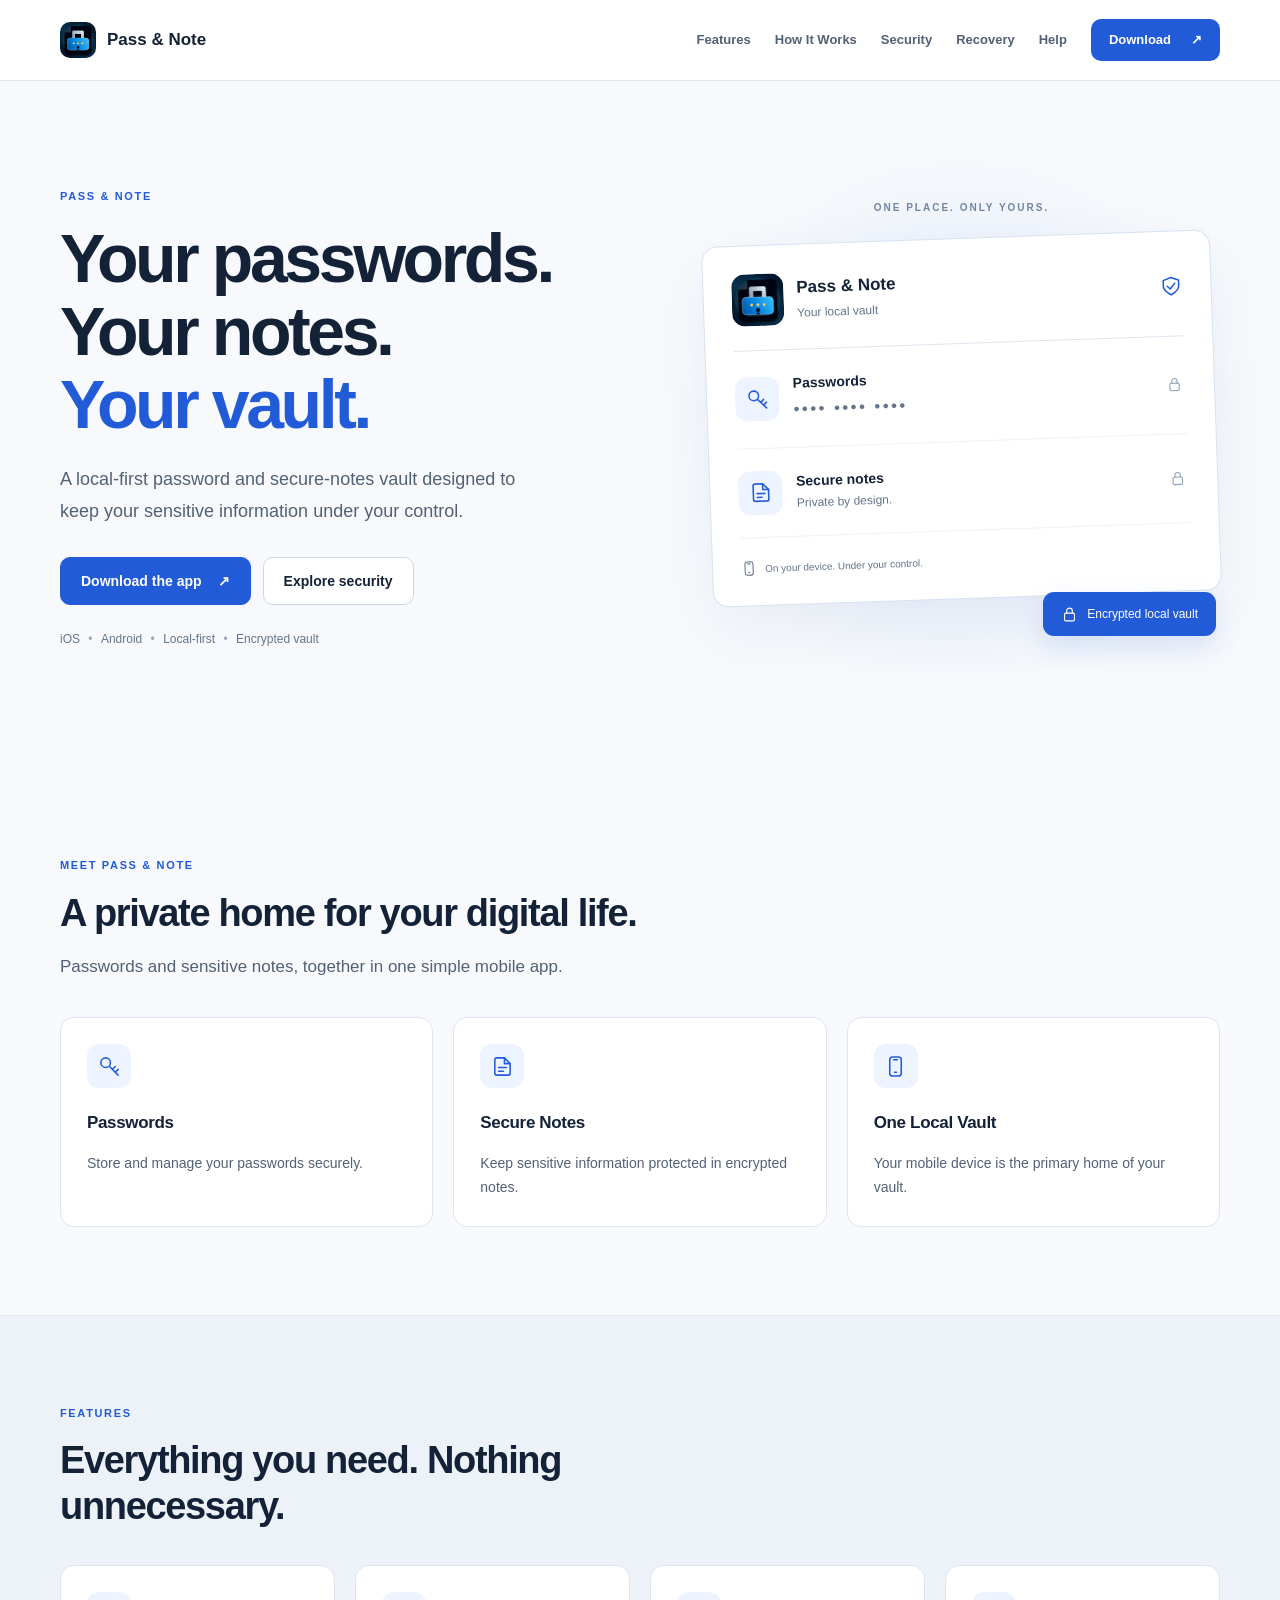
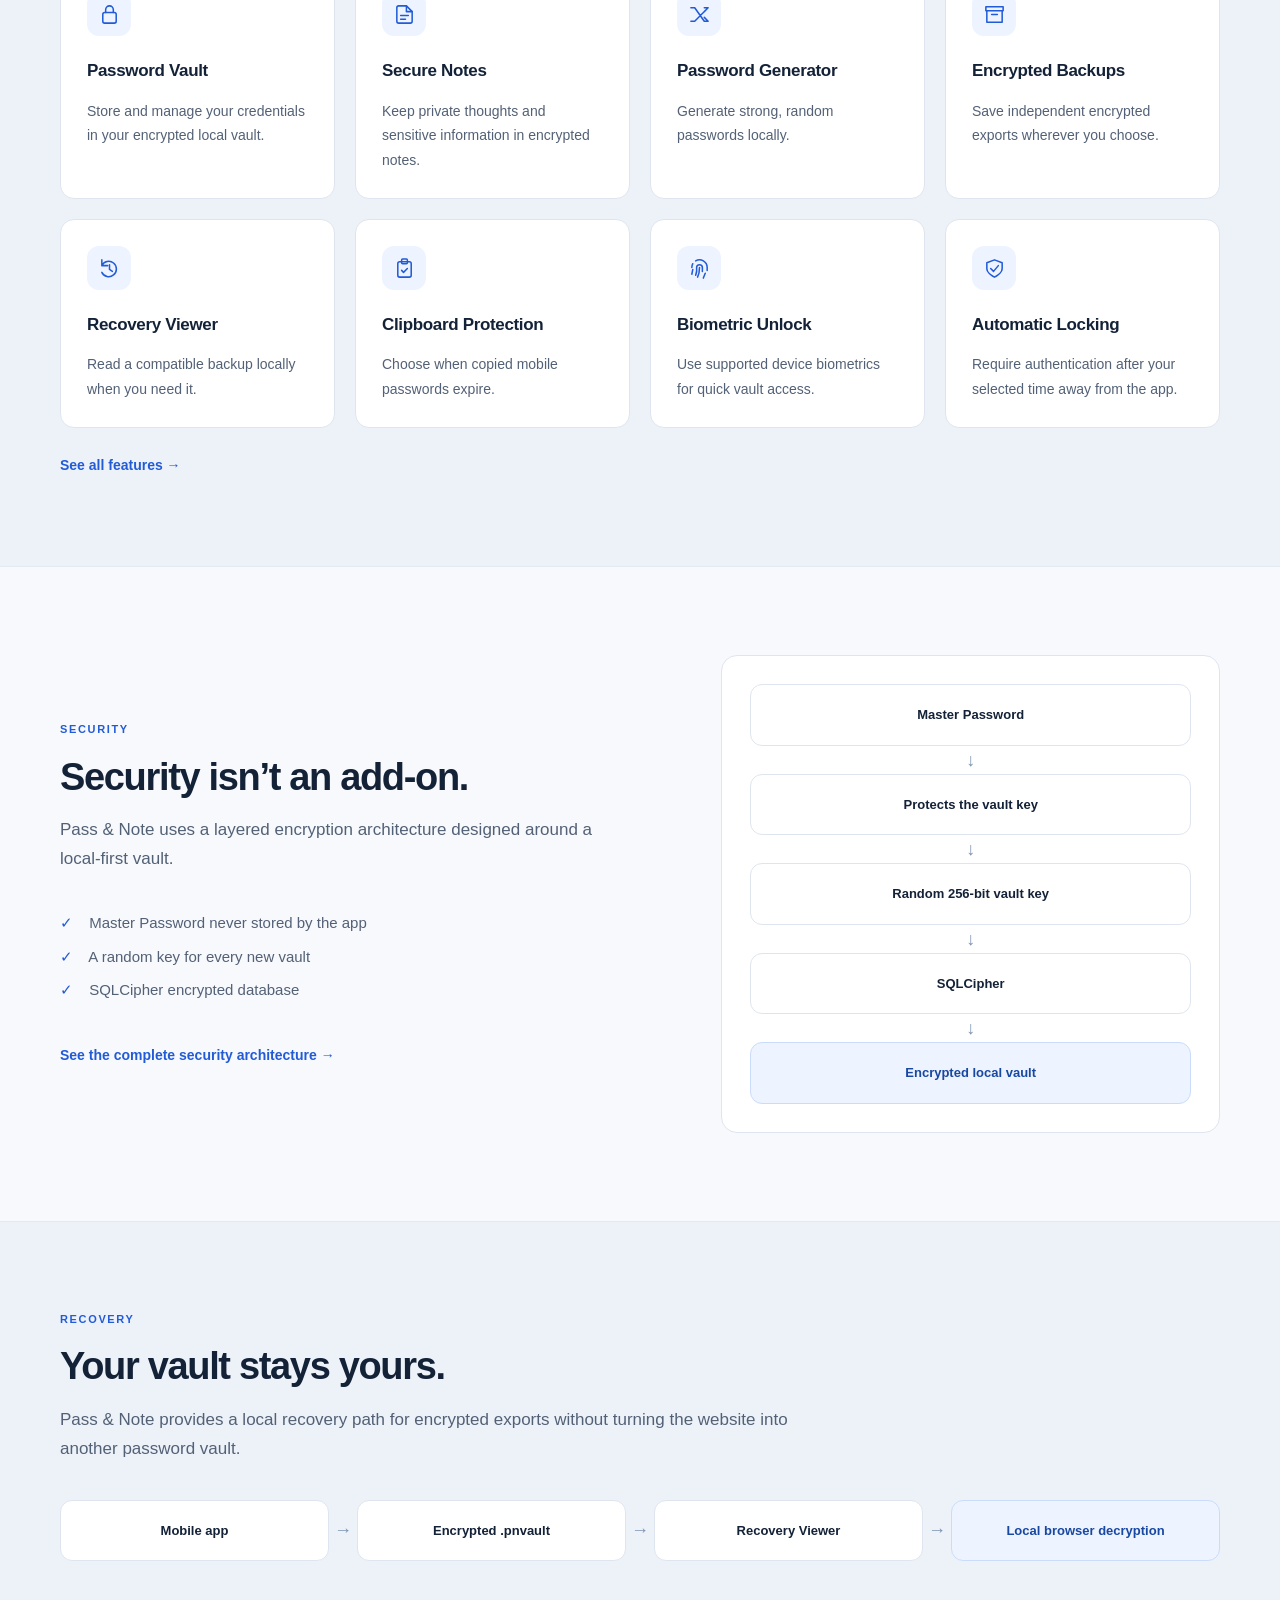
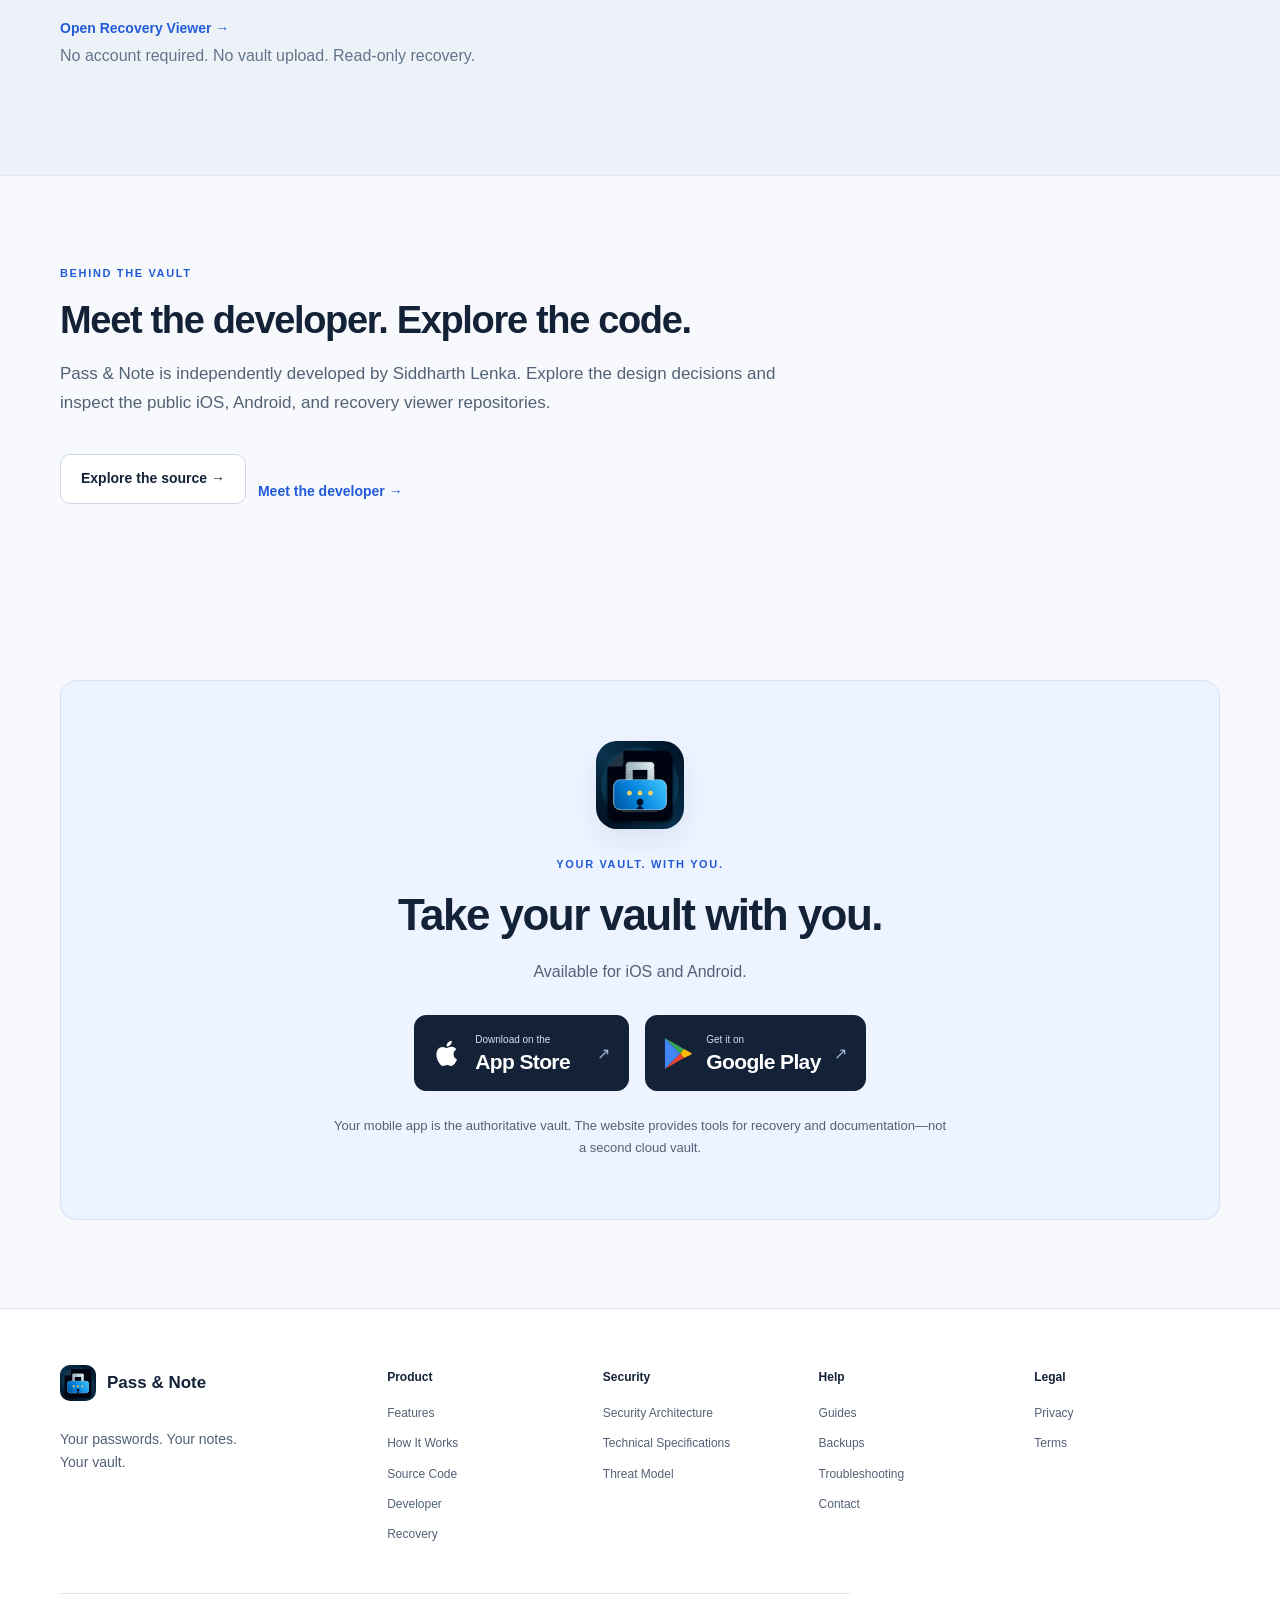
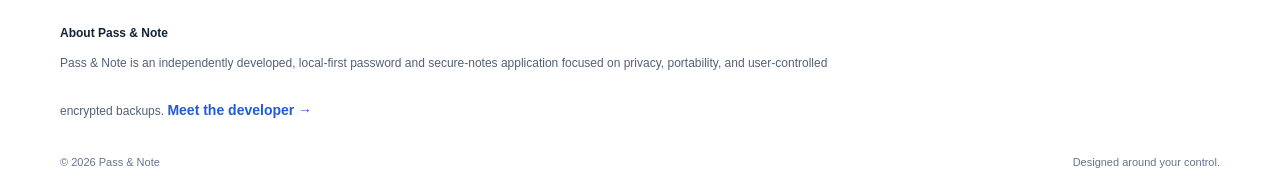
==== commit 3877d2b0: "Updating developer info" ====
--- a/index.html
+++ b/index.html
@@ -489,6 +489,17 @@
      </p>
     </div>
    </section>
+   <section class="section page-width" aria-labelledby="behind-the-vault-title">
+    <div class="section-heading">
+     <p class="eyebrow">BEHIND THE VAULT</p>
+     <h2 id="behind-the-vault-title">Meet the developer. Explore the code.</h2>
+     <p>Pass &amp; Note is independently developed by Siddharth Lenka. Explore the design decisions and inspect the public iOS, Android, and recovery viewer repositories.</p>
+    </div>
+    <div class="button-row">
+     <a class="secondary-button" href="/source/">Explore the source →</a>
+     <a class="text-link" href="/developer/">Meet the developer →</a>
+    </div>
+   </section>
    <section class="section page-width" id="download">
     <div class="download-panel">
      <img alt="Pass and Note app icon" class="download-icon" height="88" src="/assets/app-icon.png" width="88"/>
@@ -575,6 +586,8 @@
       <a href="/how-it-works/">
        How It Works
       </a>
+      <a href="/source/">Source Code</a>
+      <a href="/developer/">Developer</a>
       <a href="/recovery/">
        Recovery
       </a>
@@ -627,7 +640,7 @@
       About Pass &amp; Note
      </strong>
      <p>
-      Pass &amp; Note is an independently developed, local-first password and secure-notes application focused on privacy, portability, and user-controlled encrypted backups.
+      Pass &amp; Note is an independently developed, local-first password and secure-notes application focused on privacy, portability, and user-controlled encrypted backups. <a class="text-link" href="/developer/">Meet the developer →</a>
      </p>
     </div>
     <div class="footer-bottom">
@@ -642,3 +655,4 @@
   </footer>
  </body>
 </html>
+
